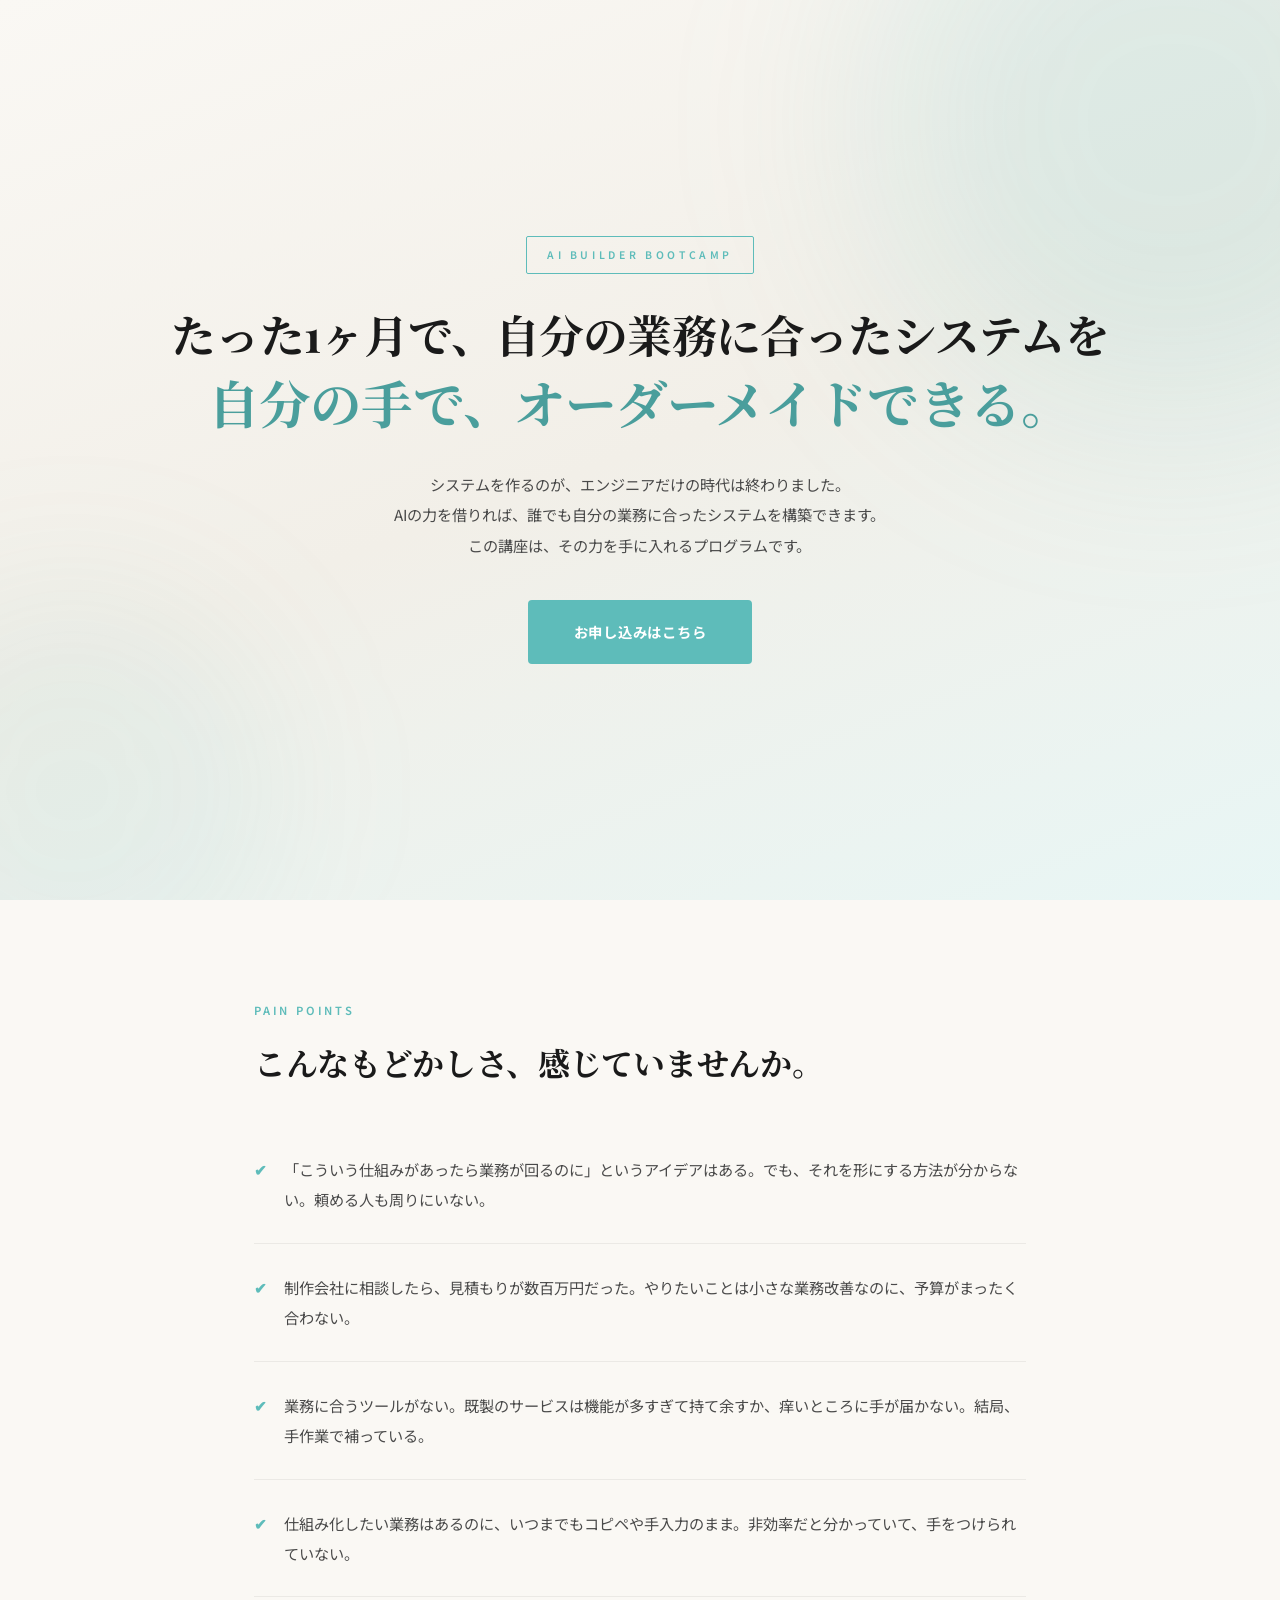
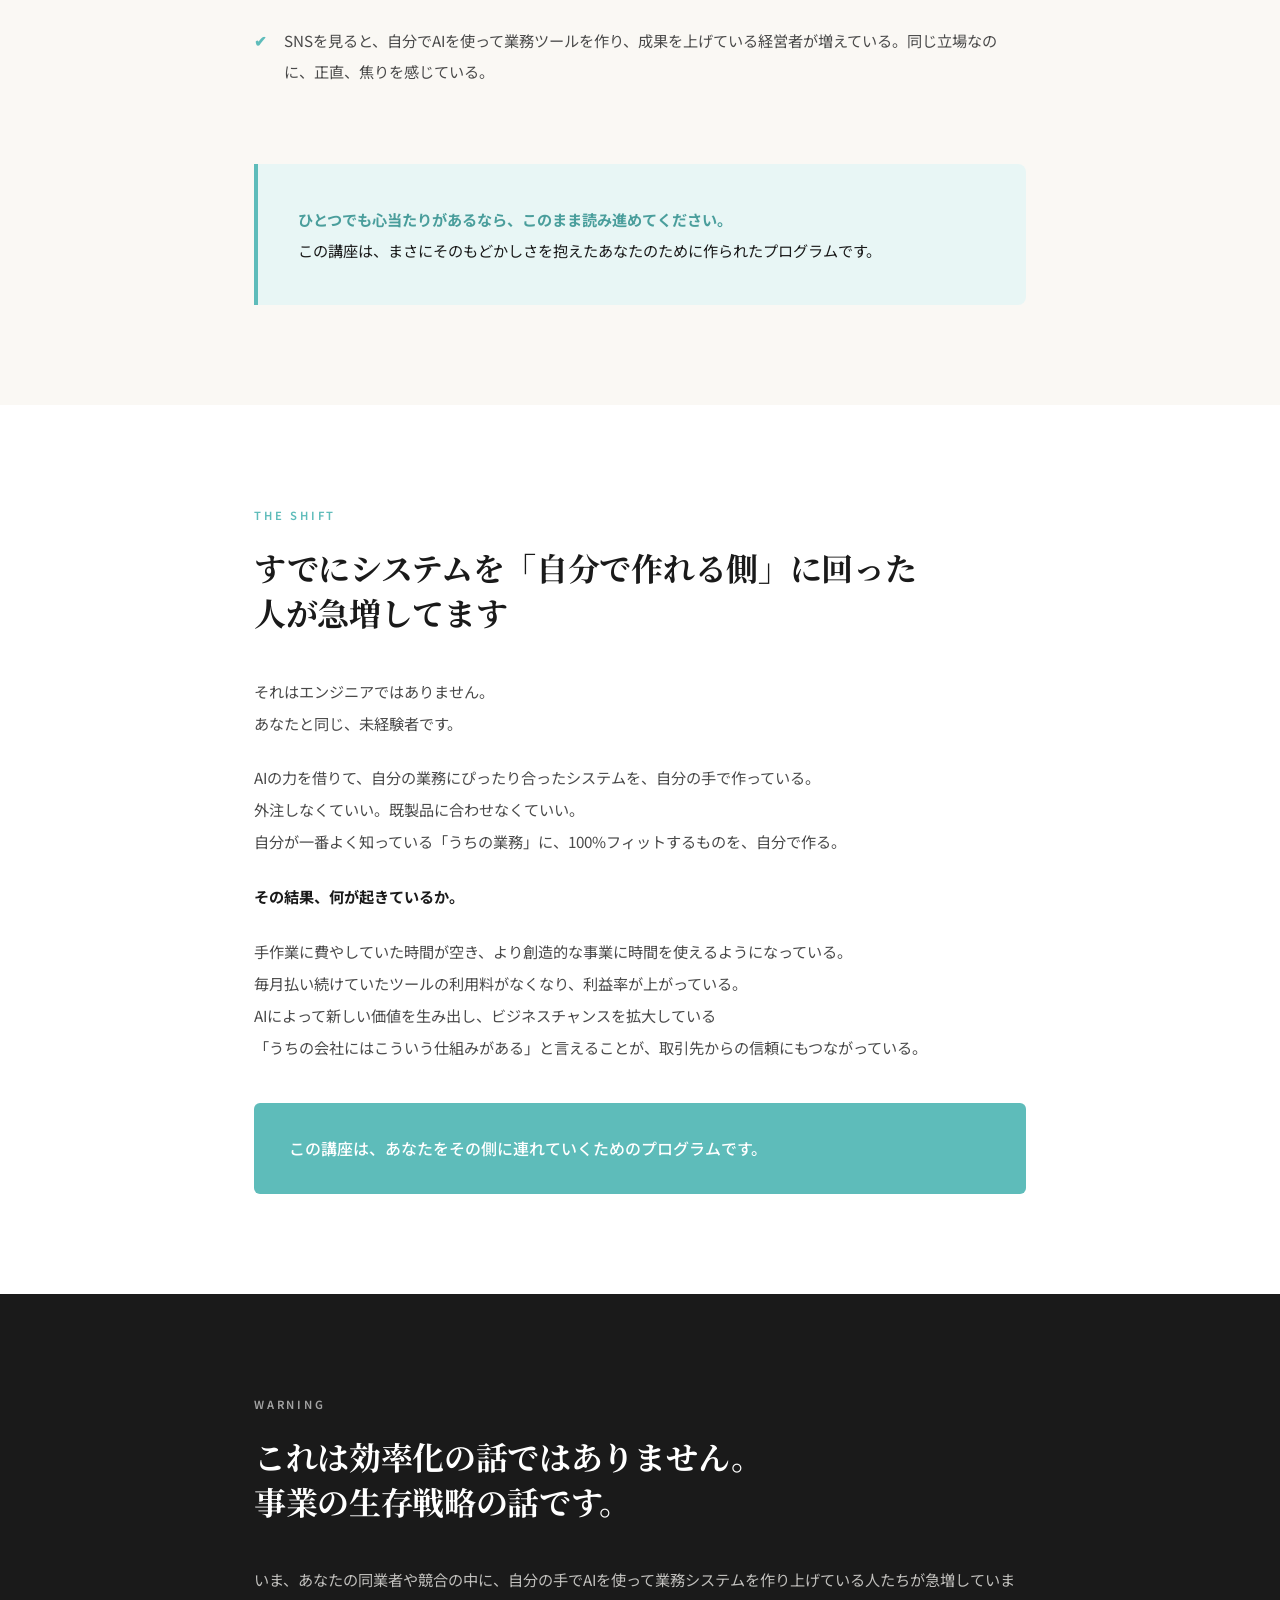
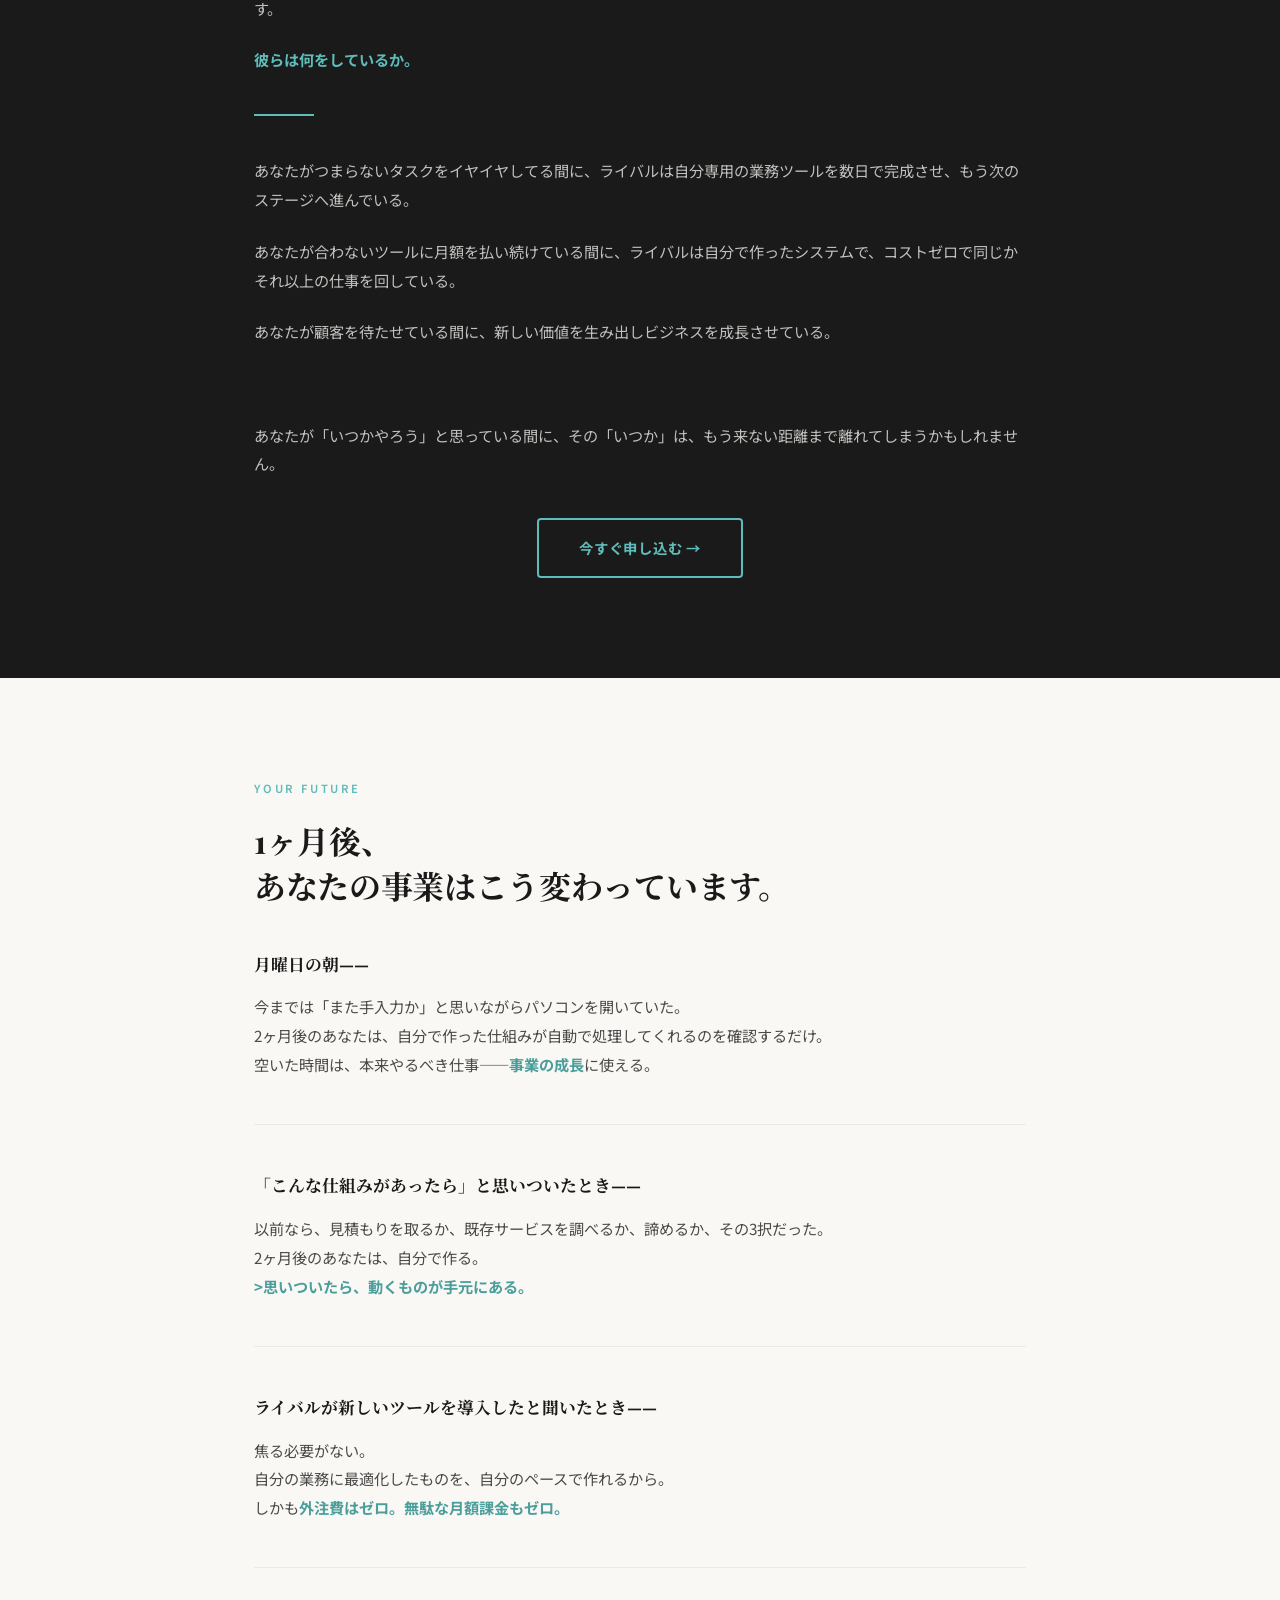
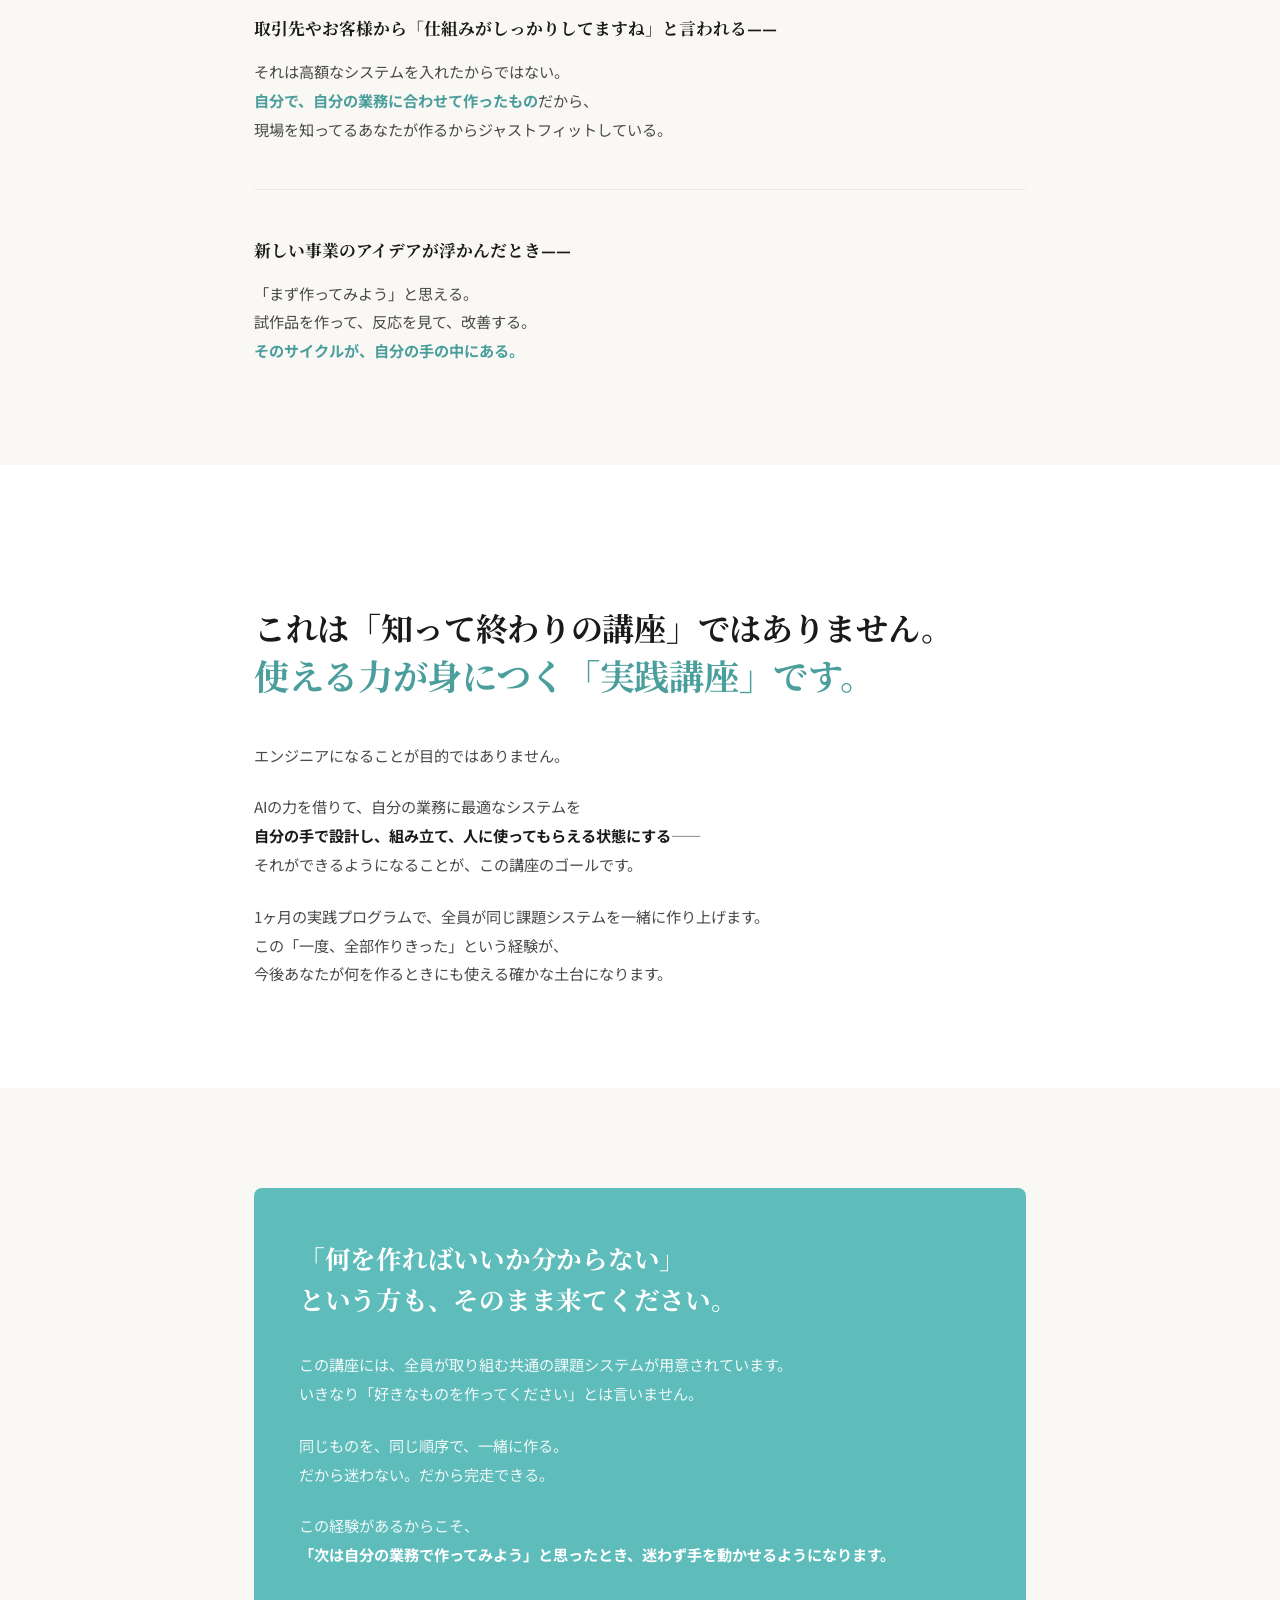
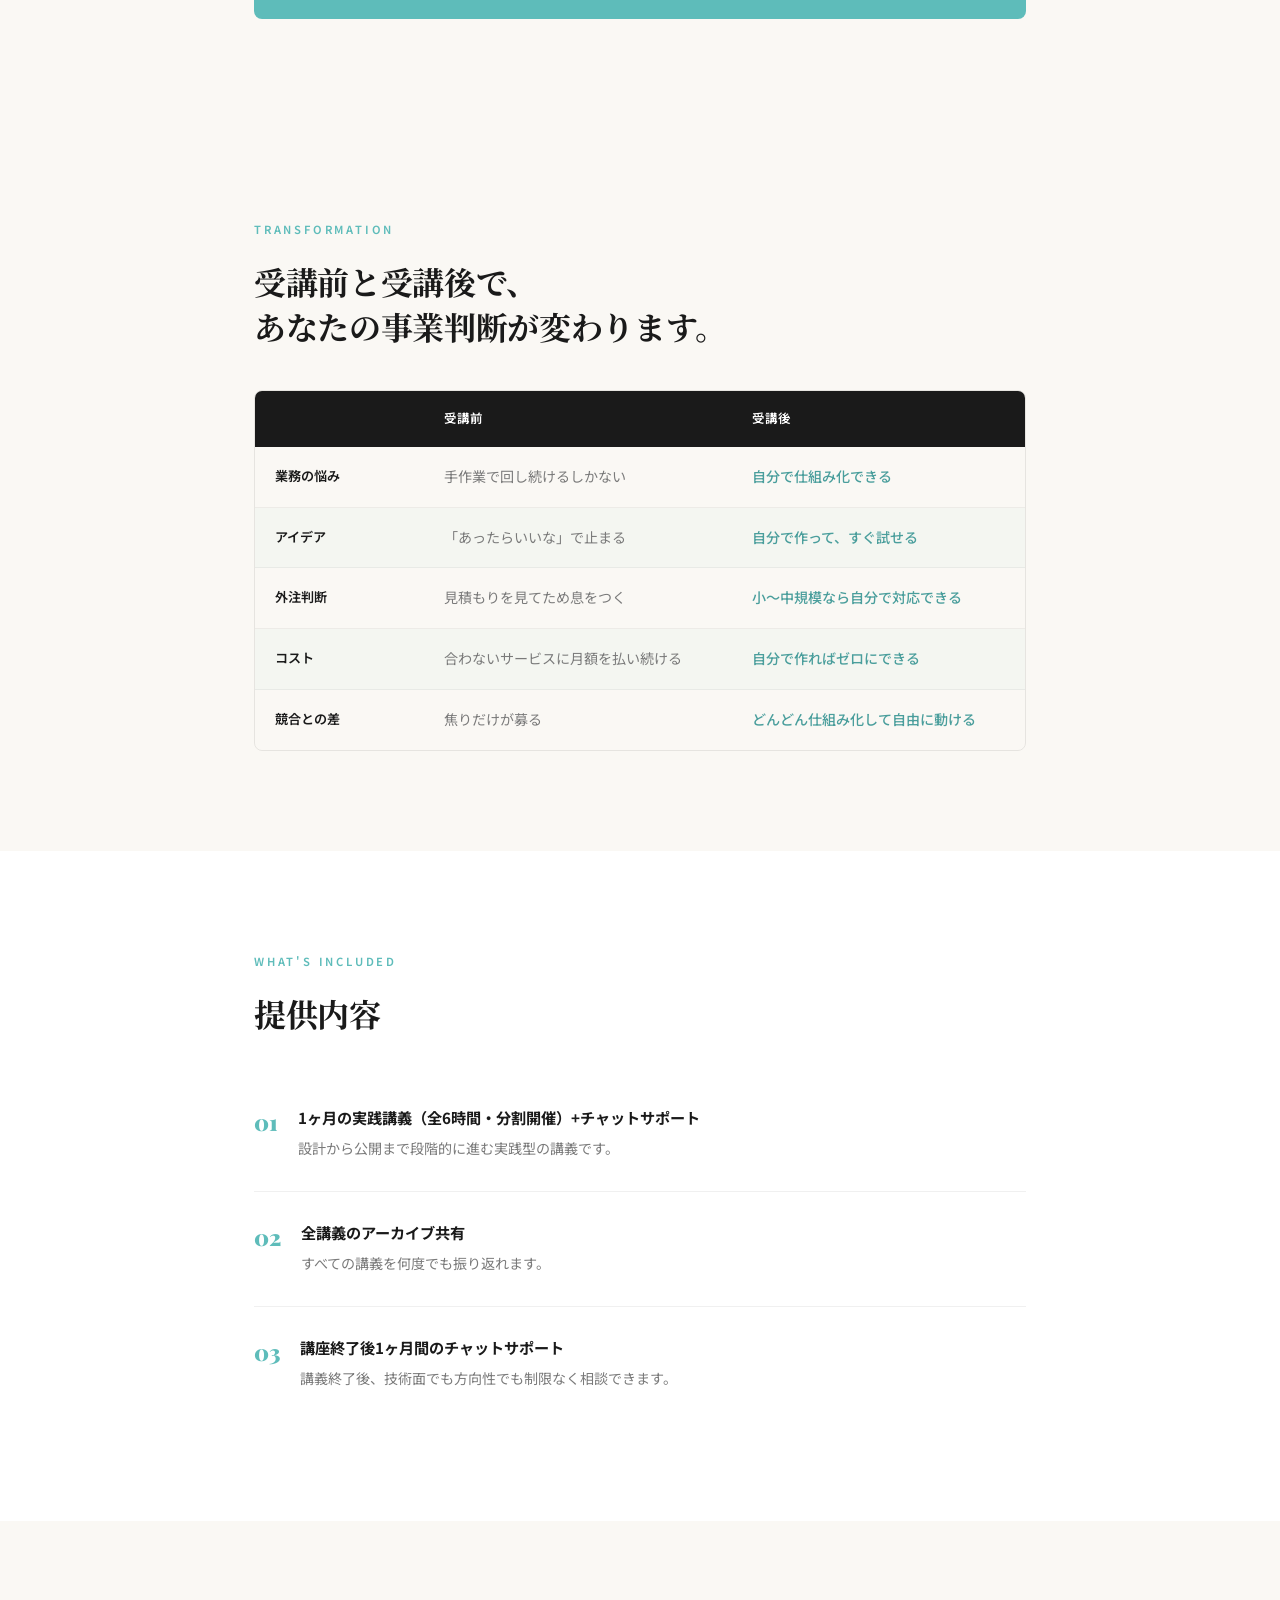
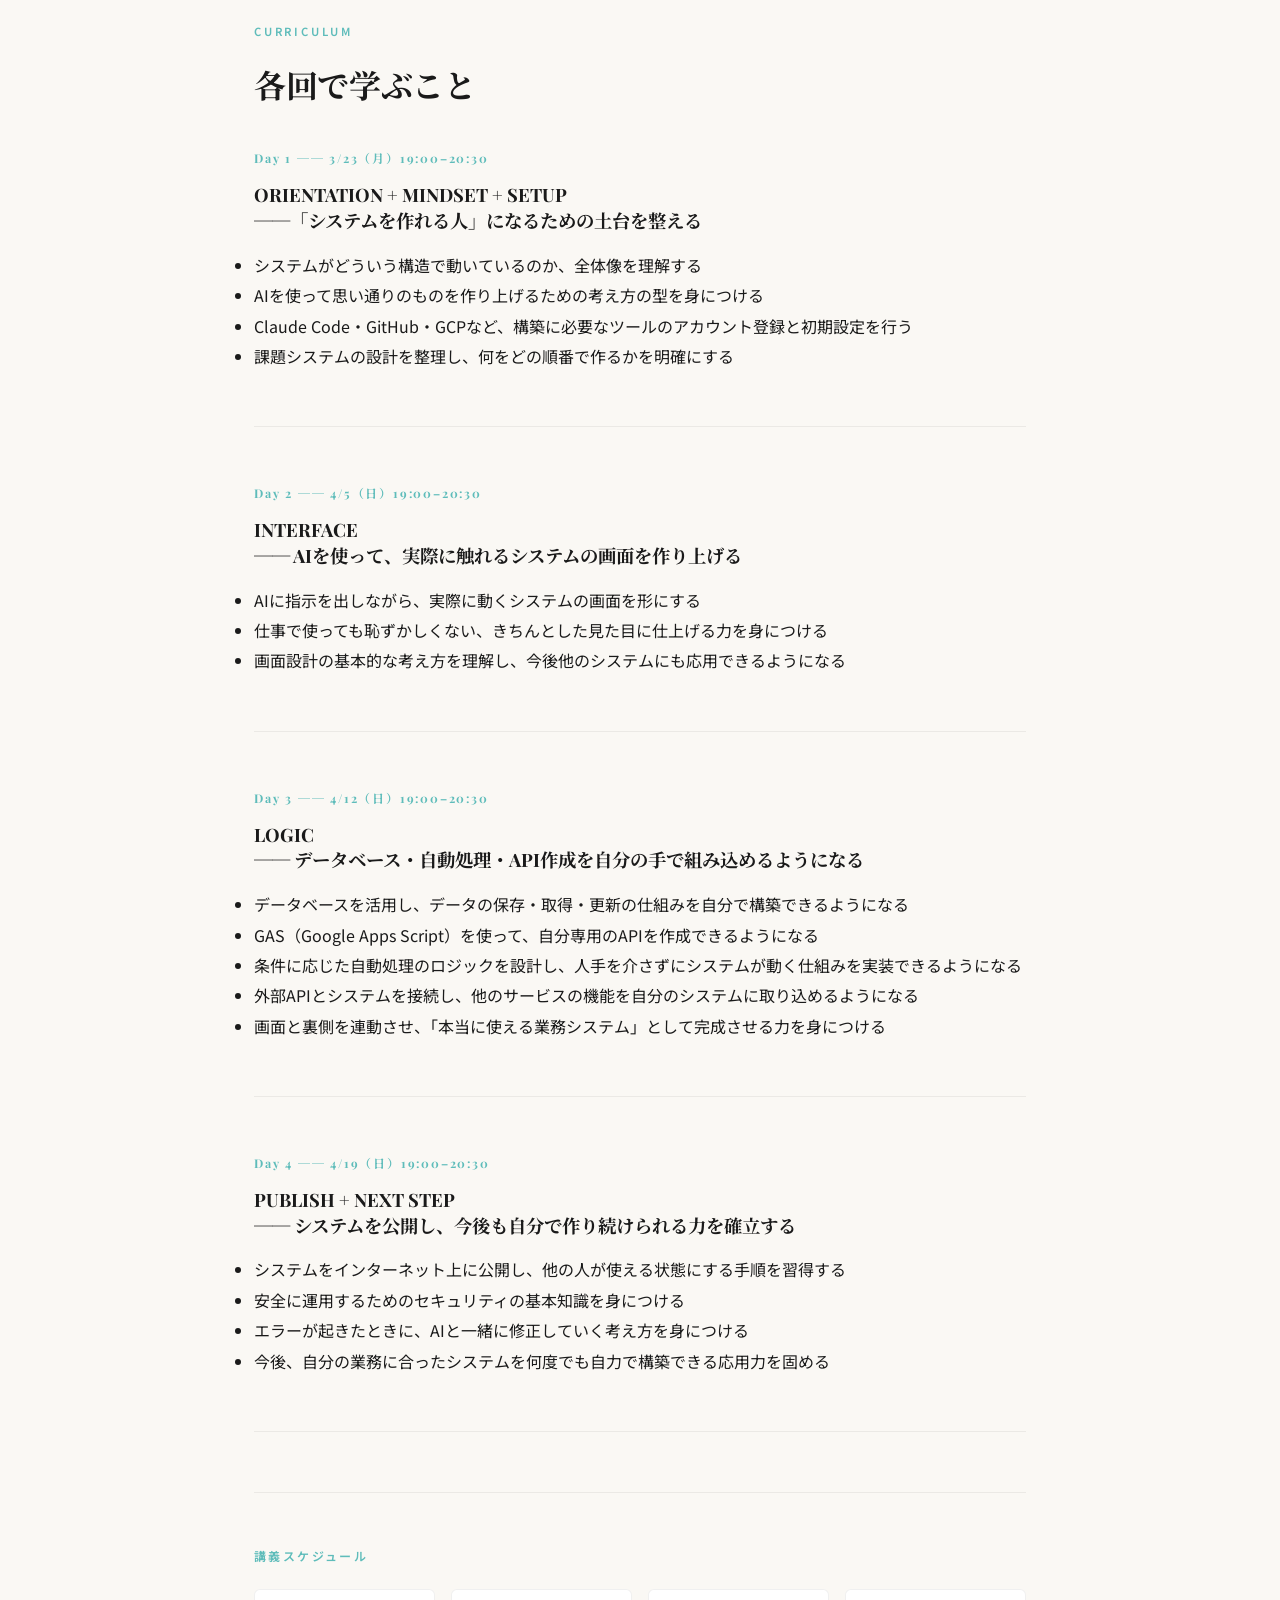
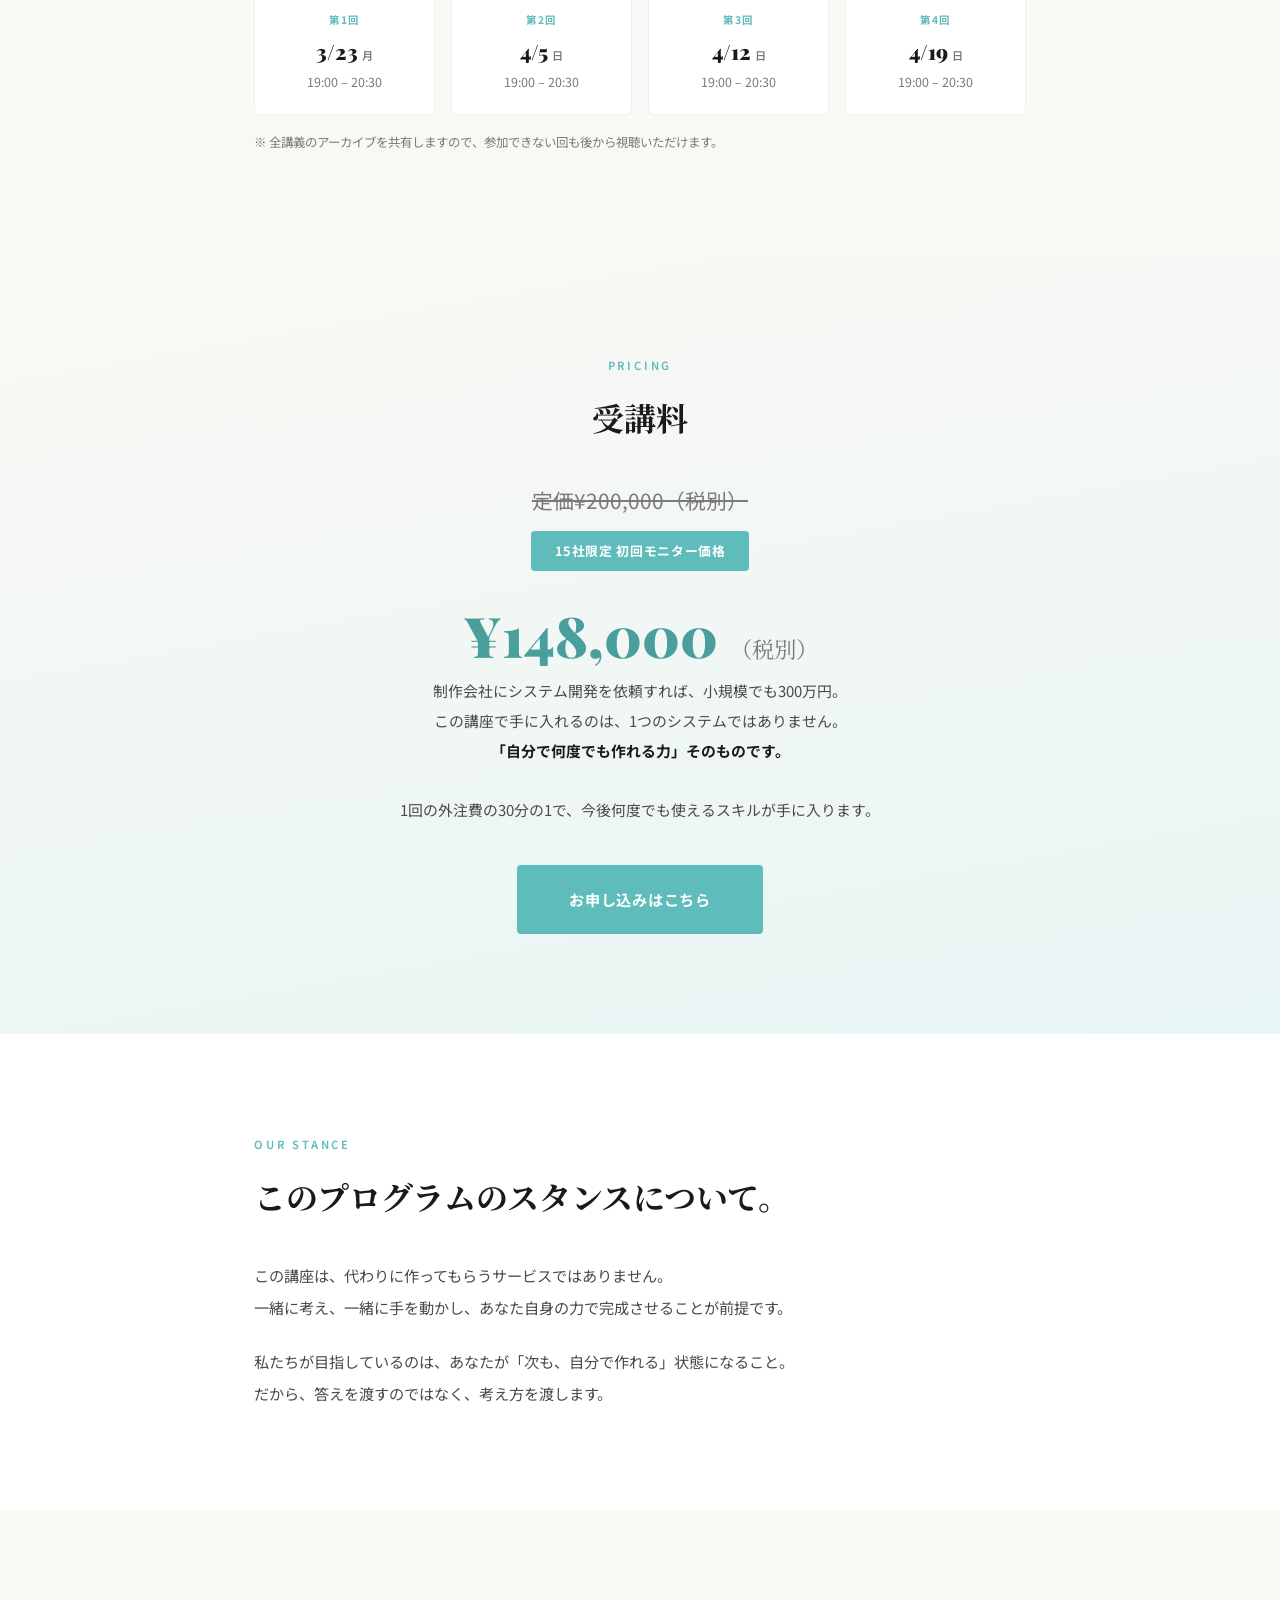
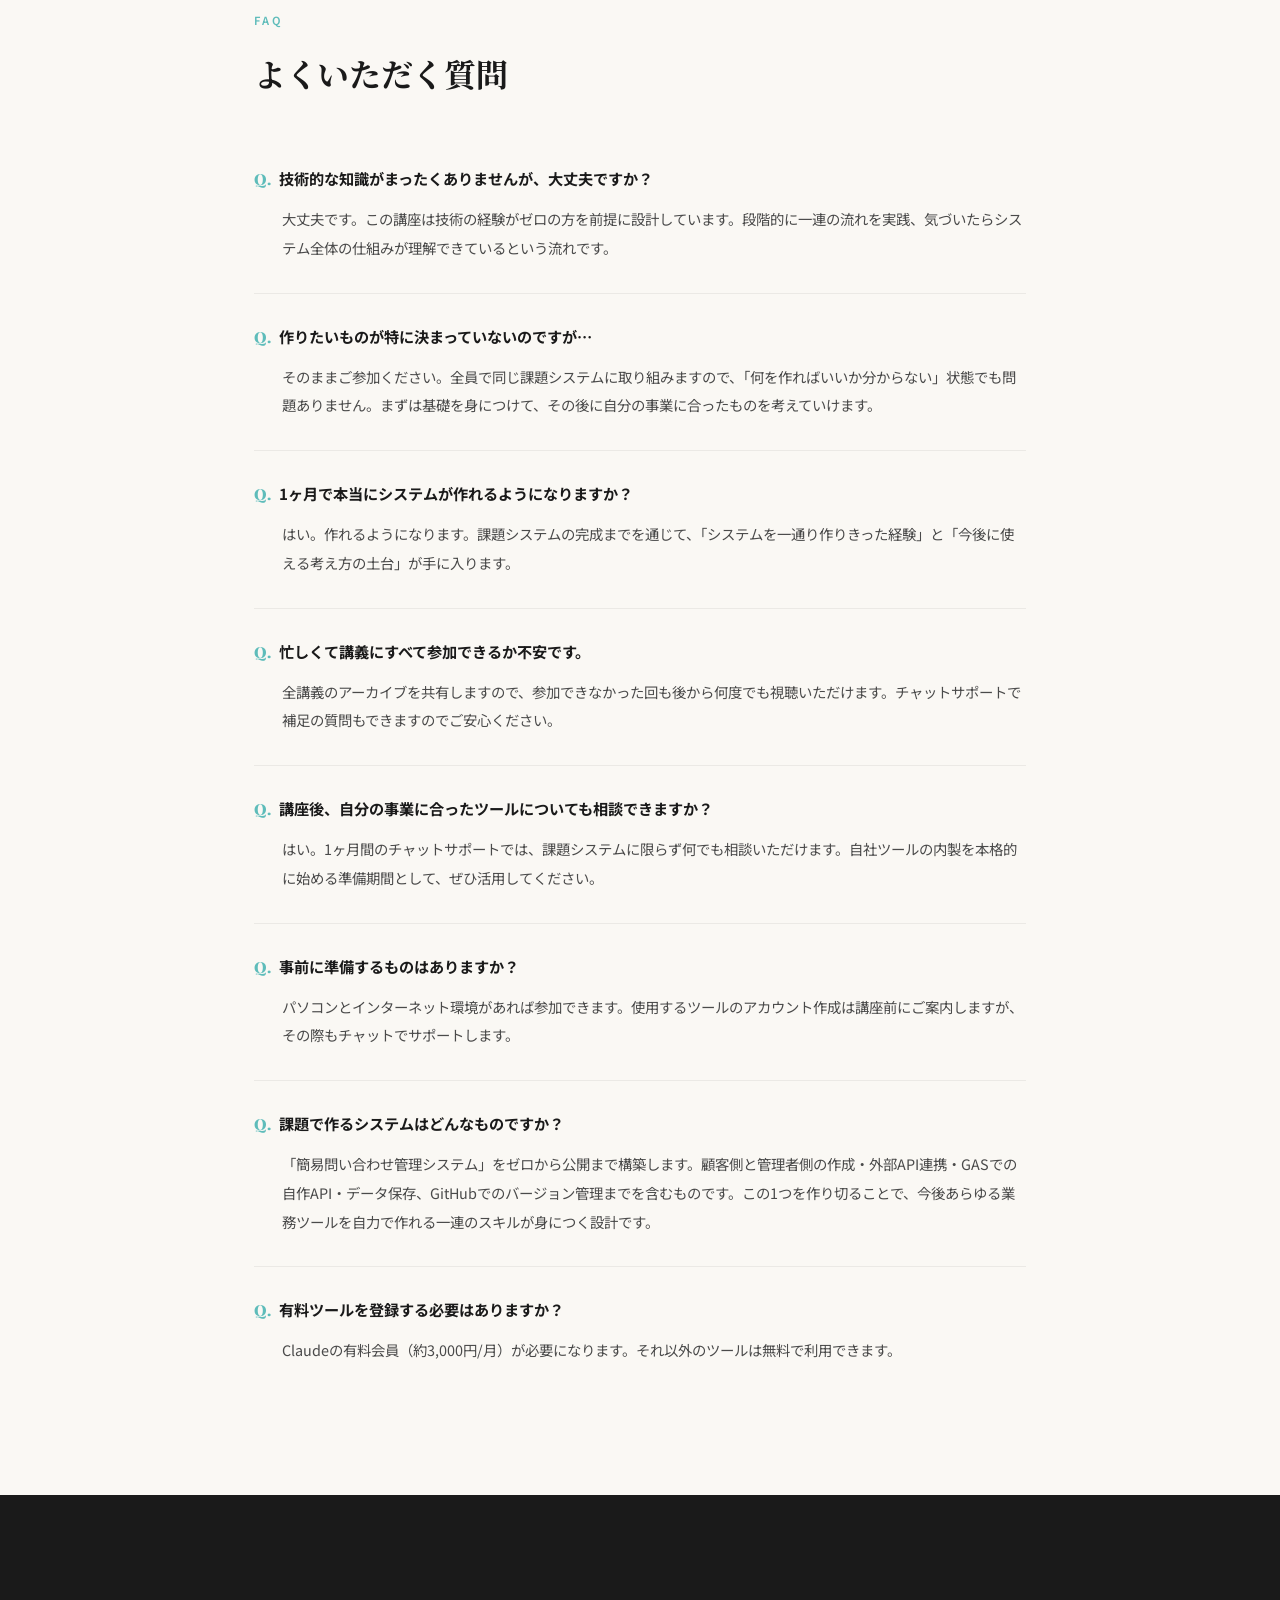
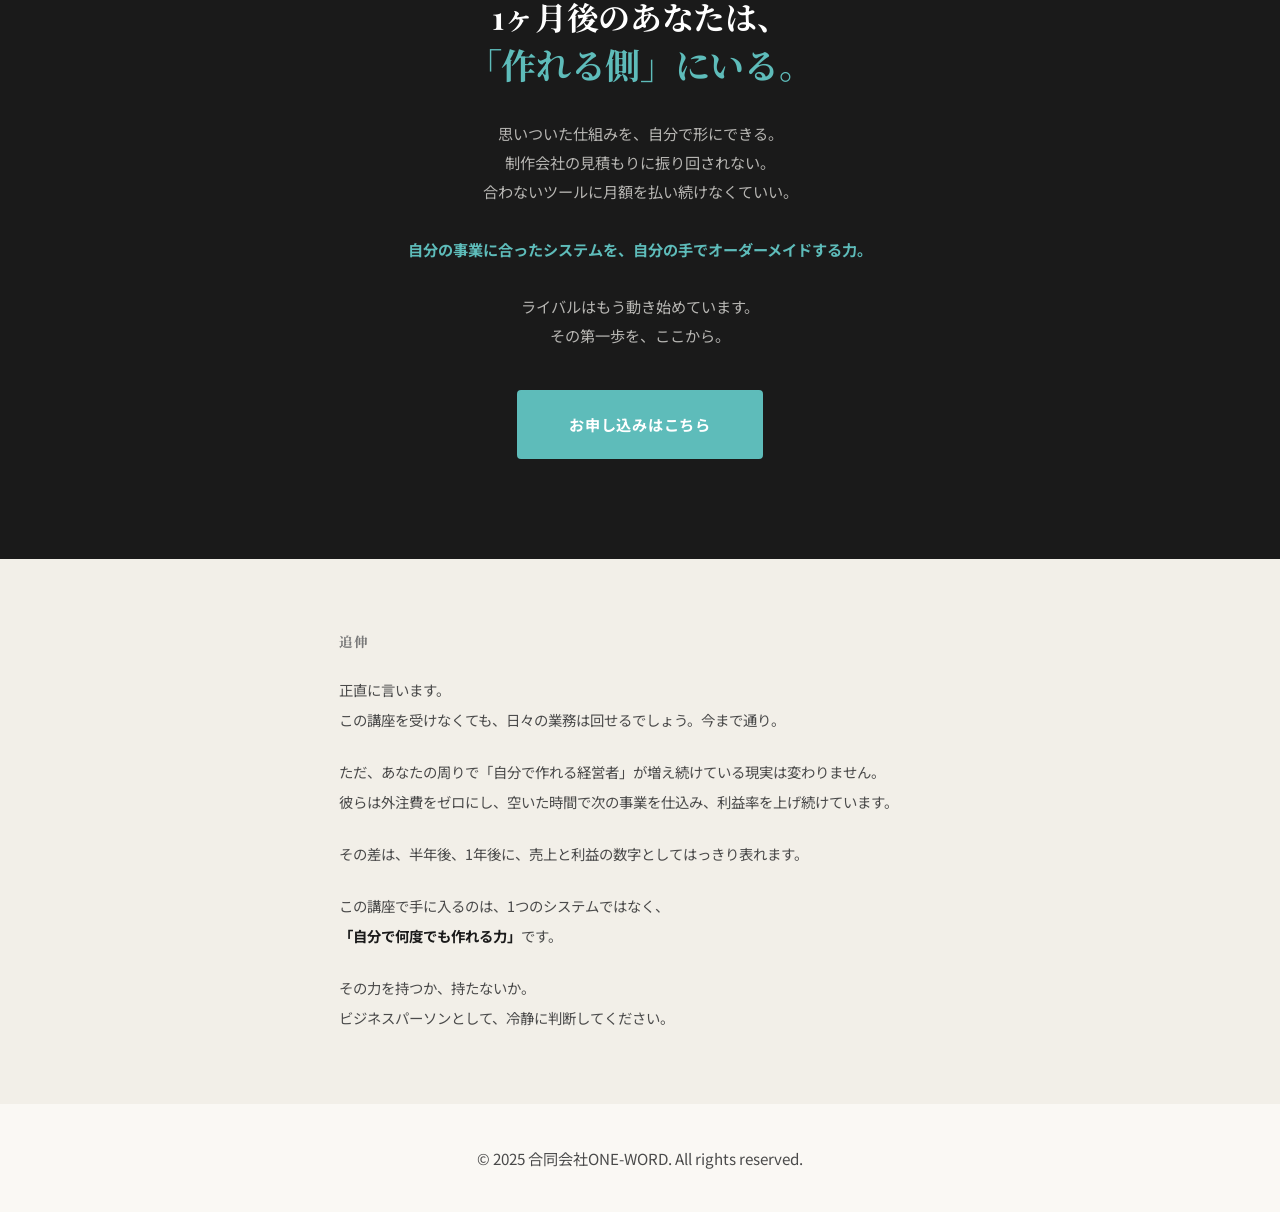
==== bootcamp-lp.html @ 964d832d "Update pricing: ¥148,000 for 15 companies limited monitor price Co-Authored-By: Claude Opus 4.6 <nor" ====
<!DOCTYPE html>
<html lang="ja">
<head>
<meta charset="UTF-8">
<meta name="viewport" content="width=device-width, initial-scale=1.0">
<title>AI内製化ブートキャンプ | 自分の業務に合ったシステムを、自分の手でオーダーメイドする</title>
<link rel="preconnect" href="https://fonts.googleapis.com">
<link rel="preconnect" href="https://fonts.gstatic.com" crossorigin>
<link href="https://fonts.googleapis.com/css2?family=Noto+Serif+JP:wght@400;600;700;900&family=Noto+Sans+JP:wght@300;400;500;600;700&family=Playfair+Display:ital,wght@0,400;0,700;0,900;1,400&display=swap" rel="stylesheet">
<link rel="stylesheet" href="bootcamp-lp.css">
</head>
<body>

<!-- HERO -->
<section class="hero">
  <div class="hero__inner">
    <span class="hero__label">AI BUILDER BOOTCAMP</span>
    <h1>たった1ヶ月で、自分の業務に合ったシステムを<br><strong>自分の手で、オーダーメイドできる。</strong></h1>
    <p class="hero__sub">システムを作るのが、エンジニアだけの時代は終わりました。<br>AIの力を借りれば、誰でも自分の業務に合ったシステムを構築できます。<br>この講座は、その力を手に入れるプログラムです。</p>
    <a href="https://docs.google.com/forms/d/e/1FAIpQLSeRiAV83-ahXmSRUGzZacNjD_d8bTJrzepeIL0aIa-EX3j33Q/viewform?usp=dialog" target="_blank" class="hero__btn" style="animation: fadeUp 1s ease 0.8s both;">お申し込みはこちら</a>
  </div>
</section>

<!-- PAIN -->
<section class="section">
  <div class="container">
    <span class="label animate">PAIN POINTS</span>
    <h2 class="animate">こんなもどかしさ、感じていませんか。</h2>
    <ul class="pain__list">
      <li class="pain__item animate animate-delay-1">「こういう仕組みがあったら業務が回るのに」というアイデアはある。でも、それを形にする方法が分からない。頼める人も周りにいない。</li>
      <li class="pain__item animate animate-delay-2">制作会社に相談したら、見積もりが数百万円だった。やりたいことは小さな業務改善なのに、予算がまったく合わない。</li>
      <li class="pain__item animate animate-delay-3">業務に合うツールがない。既製のサービスは機能が多すぎて持て余すか、痒いところに手が届かない。結局、手作業で補っている。</li>
      <li class="pain__item animate animate-delay-4">仕組み化したい業務はあるのに、いつまでもコピペや手入力のまま。非効率だと分かっていて、手をつけられていない。</li>
      <li class="pain__item animate animate-delay-4">SNSを見ると、自分でAIを使って業務ツールを作り、成果を上げている経営者が増えている。同じ立場なのに、正直、焦りを感じている。</li>
    </ul>
    <div class="pain__cta animate">
      <strong>ひとつでも心当たりがあるなら、このまま読み進めてください。</strong><br>
      この講座は、まさにそのもどかしさを抱えたあなたのために作られたプログラムです。
    </div>
  </div>
</section>

<!-- SHIFT -->
<section class="section section--alt">
  <div class="container">
    <span class="label animate">THE SHIFT</span>
    <h2 class="animate">すでにシステムを「自分で作れる側」に回った<br>人が急増してます</h2>
    <div class="shift__text animate">
      <p>それはエンジニアではありません。<br>あなたと同じ、未経験者です。</p>
      <p>AIの力を借りて、自分の業務にぴったり合ったシステムを、自分の手で作っている。<br>外注しなくていい。既製品に合わせなくていい。<br>自分が一番よく知っている「うちの業務」に、100%フィットするものを、自分で作る。</p>
      <p><strong>その結果、何が起きているか。</strong></p>
      <p>手作業に費やしていた時間が空き、より創造的な事業に時間を使えるようになっている。<br>毎月払い続けていたツールの利用料がなくなり、利益率が上がっている。<br>AIによって新しい価値を生み出し、ビジネスチャンスを拡大している<br>「うちの会社にはこういう仕組みがある」と言えることが、取引先からの信頼にもつながっている。</p>
    </div>
    <div class="shift__highlight animate">この講座は、あなたをその側に連れていくためのプログラムです。</div>
  </div>
</section>

<!-- LOSS AVERSION -->
<section class="section loss">
  <div class="container">
    <span class="label label--light animate">WARNING</span>
    <h2 class="animate">これは効率化の話ではありません。<br>事業の生存戦略の話です。</h2>
    <p class="animate">いま、あなたの同業者や競合の中に、自分の手でAIを使って業務システムを作り上げている人たちが急増しています。</p>
    <p class="animate"><strong>彼らは何をしているか。</strong></p>
    <div class="loss__divider animate"></div>
    <p class="animate">あなたがつまらないタスクをイヤイヤしてる間に、ライバルは自分専用の業務ツールを数日で完成させ、もう次のステージへ進んでいる。</p>
    <p class="animate">あなたが合わないツールに月額を払い続けている間に、ライバルは自分で作ったシステムで、コストゼロで同じかそれ以上の仕事を回している。</p>
    <p class="animate">あなたが顧客を待たせている間に、新しい価値を生み出しビジネスを成長させている。</p>
    <p class="animate"><strong>あなたがその波に乗っていなければ、1年後には、取り返しのつかない差がついているはずです。</strong></p>
    <p class="animate">あなたが「いつかやろう」と思っている間に、その「いつか」は、もう来ない距離まで離れてしまうかもしれません。</p>
    <div class="inline-cta animate">
      <a href="https://docs.google.com/forms/d/e/1FAIpQLSeRiAV83-ahXmSRUGzZacNjD_d8bTJrzepeIL0aIa-EX3j33Q/viewform?usp=dialog" target="_blank" class="inline-cta__link">今すぐ申し込む &rarr;</a>
    </div>
  </div>
</section>

<!-- FUTURE -->
<section class="section">
  <div class="container">
    <span class="label animate">YOUR FUTURE</span>
    <h2 class="animate">1ヶ月後、<br>あなたの事業はこう変わっています。</h2>
    <div class="future__scene animate">
      <div class="future__scene-label">月曜日の朝——</div>
      <p>今までは「また手入力か」と思いながらパソコンを開いていた。<br>2ヶ月後のあなたは、自分で作った仕組みが自動で処理してくれるのを確認するだけ。<br>空いた時間は、本来やるべき仕事——<strong>事業の成長</strong>に使える。</p>
    </div>
    <div class="future__scene animate">
      <div class="future__scene-label">「こんな仕組みがあったら」と思いついたとき——</div>
      <p>以前なら、見積もりを取るか、既存サービスを調べるか、諦めるか、その3択だった。<br>2ヶ月後のあなたは、自分で作る。<br><strong>>思いついたら、動くものが手元にある。</strong></p>
    </div>
    <div class="future__scene animate">
      <div class="future__scene-label">ライバルが新しいツールを導入したと聞いたとき——</div>
      <p>焦る必要がない。<br>自分の業務に最適化したものを、自分のペースで作れるから。<br>しかも<strong>外注費はゼロ。無駄な月額課金もゼロ。</strong></p>
    </div>
    <div class="future__scene animate">
      <div class="future__scene-label">取引先やお客様から「仕組みがしっかりしてますね」と言われる——</div>
      <p>それは高額なシステムを入れたからではない。<br><strong>自分で、自分の業務に合わせて作ったもの</strong>だから、<br>現場を知ってるあなたが作るからジャストフィットしている。</p>
    </div>
    <div class="future__scene animate">
      <div class="future__scene-label">新しい事業のアイデアが浮かんだとき——</div>
      <p>「まず作ってみよう」と思える。<br>試作品を作って、反応を見て、改善する。<br><strong>そのサイクルが、自分の手の中にある。</strong></p>
    </div>
  </div>
</section>

<!-- DEFINITION -->
<section class="section section--alt">
  <div class="container">
    <span class="label animate">THE PROGRAM</span>
    <h2 class="animate">これは「知って終わりの講座」ではありません。<br><span style="color: var(--brand-dark); font-size: 1.1em;">使える力が身につく「実践講座」です。</span></h2>
    <p class="animate">エンジニアになることが目的ではありません。</p>
    <p class="animate">AIの力を借りて、自分の業務に最適なシステムを<br><strong>自分の手で設計し、組み立て、人に使ってもらえる状態にする</strong>——<br>それができるようになることが、この講座のゴールです。</p>
    <p class="animate">1ヶ月の実践プログラムで、全員が同じ課題システムを一緒に作り上げます。<br>この「一度、全部作りきった」という経験が、<br>今後あなたが何を作るときにも使える確かな土台になります。</p>
  </div>
</section>

<!-- SAFETY -->
<section class="section">
  <div class="container">
    <div class="safety-box animate">
      <h2>「何を作ればいいか分からない」<br>という方も、そのまま来てください。</h2>
      <p>この講座には、全員が取り組む共通の課題システムが用意されています。<br>いきなり「好きなものを作ってください」とは言いません。</p>
      <p>同じものを、同じ順序で、一緒に作る。<br>だから迷わない。だから完走できる。</p>
      <p>この経験があるからこそ、<br><strong>「次は自分の業務で作ってみよう」と思ったとき、迷わず手を動かせるようになります。</strong></p>
    </div>
  </div>
</section>

<!-- BEFORE / AFTER -->
<section class="section">
  <div class="container">
    <span class="label animate">TRANSFORMATION</span>
    <h2 class="animate">受講前と受講後で、<br>あなたの事業判断が変わります。</h2>
    <table class="ba-table animate">
      <thead><tr><th></th><th>受講前</th><th>受講後</th></tr></thead>
      <tbody>
        <tr><td class="ba-label">業務の悩み</td><td class="ba-before">手作業で回し続けるしかない</td><td class="ba-after">自分で仕組み化できる</td></tr>
        <tr><td class="ba-label">アイデア</td><td class="ba-before">「あったらいいな」で止まる</td><td class="ba-after">自分で作って、すぐ試せる</td></tr>
        <tr><td class="ba-label">外注判断</td><td class="ba-before">見積もりを見てため息をつく</td><td class="ba-after">小〜中規模なら自分で対応できる</td></tr>
        <tr><td class="ba-label">コスト</td><td class="ba-before">合わないサービスに月額を払い続ける</td><td class="ba-after">自分で作ればゼロにできる</td></tr>
        <tr><td class="ba-label">競合との差</td><td class="ba-before">焦りだけが募る</td><td class="ba-after">どんどん仕組み化して自由に動ける</td></tr>
      </tbody>
    </table>
  </div>
</section>

<!-- INCLUDES -->
<section class="section section--alt">
  <div class="container">
    <span class="label animate">WHAT'S INCLUDED</span>
    <h2 class="animate">提供内容</h2>
    <div class="includes__item animate">
      <div class="includes__num">01</div>
      <div class="includes__content"><h3>1ヶ月の実践講義（全6時間・分割開催）+チャットサポート</h3><p>設計から公開まで段階的に進む実践型の講義です。</p></div>
    </div>
    <div class="includes__item animate">
      <div class="includes__num">02</div>
      <div class="includes__content"><h3>全講義のアーカイブ共有</h3><p>すべての講義を何度でも振り返れます。</p></div>
    </div>
    <div class="includes__item animate">
      <div class="includes__num">03</div>
      <div class="includes__content"><h3>講座終了後1ヶ月間のチャットサポート</h3><p>講義終了後、技術面でも方向性でも制限なく相談できます。</p></div>
    </div>
  </div>
</section>

<!-- CURRICULUM -->
<section class="section">
  <div class="container">
    <span class="label animate">CURRICULUM</span>
    <h2 class="animate">各回で学ぶこと</h2>

    <div class="curriculum__step animate">
      <span class="curriculum__step-num">Day 1 ── 3/23（月）19:00–20:30</span>
      <h3>ORIENTATION + MINDSET + SETUP<br>──「システムを作れる人」になるための土台を整える</h3>
      <ul class="curriculum__list">
        <li>システムがどういう構造で動いているのか、全体像を理解する</li>
        <li>AIを使って思い通りのものを作り上げるための考え方の型を身につける</li>
        <li>Claude Code・GitHub・GCPなど、構築に必要なツールのアカウント登録と初期設定を行う</li>
        <li>課題システムの設計を整理し、何をどの順番で作るかを明確にする</li>
      </ul>
    </div>

    <div class="curriculum__step animate">
      <span class="curriculum__step-num">Day 2 ── 4/5（日）19:00–20:30</span>
      <h3>INTERFACE<br>── AIを使って、実際に触れるシステムの画面を作り上げる</h3>
      <ul class="curriculum__list">
        <li>AIに指示を出しながら、実際に動くシステムの画面を形にする</li>
        <li>仕事で使っても恥ずかしくない、きちんとした見た目に仕上げる力を身につける</li>
        <li>画面設計の基本的な考え方を理解し、今後他のシステムにも応用できるようになる</li>
      </ul>
    </div>

    <div class="curriculum__step animate">
      <span class="curriculum__step-num">Day 3 ── 4/12（日）19:00–20:30</span>
      <h3>LOGIC<br>── データベース・自動処理・API作成を自分の手で組み込めるようになる</h3>
      <ul class="curriculum__list">
        <li>データベースを活用し、データの保存・取得・更新の仕組みを自分で構築できるようになる</li>
        <li>GAS（Google Apps Script）を使って、自分専用のAPIを作成できるようになる</li>
        <li>条件に応じた自動処理のロジックを設計し、人手を介さずにシステムが動く仕組みを実装できるようになる</li>
        <li>外部APIとシステムを接続し、他のサービスの機能を自分のシステムに取り込めるようになる</li>
        <li>画面と裏側を連動させ、「本当に使える業務システム」として完成させる力を身につける</li>
      </ul>
    </div>

    <div class="curriculum__step animate">
      <span class="curriculum__step-num">Day 4 ── 4/19（日）19:00–20:30</span>
      <h3>PUBLISH + NEXT STEP<br>── システムを公開し、今後も自分で作り続けられる力を確立する</h3>
      <ul class="curriculum__list">
        <li>システムをインターネット上に公開し、他の人が使える状態にする手順を習得する</li>
        <li>安全に運用するためのセキュリティの基本知識を身につける</li>
        <li>エラーが起きたときに、AIと一緒に修正していく考え方を身につける</li>
        <li>今後、自分の業務に合ったシステムを何度でも自力で構築できる応用力を固める</li>
      </ul>
    </div>

    <div class="schedule animate">
      <h3 class="schedule__title">講義スケジュール</h3>
      <div class="schedule__list">
        <div class="schedule__item">
          <span class="schedule__label">第1回</span>
          <span class="schedule__date">3/23<span class="schedule__day">月</span></span>
          <span class="schedule__time">19:00 – 20:30</span>
        </div>
        <div class="schedule__item">
          <span class="schedule__label">第2回</span>
          <span class="schedule__date">4/5<span class="schedule__day">日</span></span>
          <span class="schedule__time">19:00 – 20:30</span>
        </div>
        <div class="schedule__item">
          <span class="schedule__label">第3回</span>
          <span class="schedule__date">4/12<span class="schedule__day">日</span></span>
          <span class="schedule__time">19:00 – 20:30</span>
        </div>
        <div class="schedule__item">
          <span class="schedule__label">第4回</span>
          <span class="schedule__date">4/19<span class="schedule__day">日</span></span>
          <span class="schedule__time">19:00 – 20:30</span>
        </div>
      </div>
      <p class="schedule__note">※ 全講義のアーカイブを共有しますので、参加できない回も後から視聴いただけます。</p>
    </div>
  </div>
</section>

<!-- PRICING -->
<section class="section pricing">
  <div class="container">
    <span class="label animate">PRICING</span>
    <h2 class="animate">受講料</h2>
    <div class="pricing__original animate">定価¥200,000（税別）</div>
    <div class="pricing__badge animate">15社限定 初回モニター価格</div>
    <div class="pricing__price animate">¥148,000 <span>（税別）</span></div>
    <p class="pricing__note animate">制作会社にシステム開発を依頼すれば、小規模でも300万円。<br>この講座で手に入れるのは、1つのシステムではありません。<br><strong>「自分で何度でも作れる力」そのものです。</strong><br><br>1回の外注費の30分の1で、今後何度でも使えるスキルが手に入ります。</p>
    <a href="https://docs.google.com/forms/d/e/1FAIpQLSeRiAV83-ahXmSRUGzZacNjD_d8bTJrzepeIL0aIa-EX3j33Q/viewform?usp=dialog" target="_blank" class="cta__btn cta__btn--pricing animate">お申し込みはこちら</a>
  </div>
</section>

<!-- STANCE -->
<section class="section section--alt stance">
  <div class="container">
    <span class="label animate">OUR STANCE</span>
    <h2 class="animate">このプログラムのスタンスについて。</h2>
    <p class="animate">この講座は、代わりに作ってもらうサービスではありません。<br>一緒に考え、一緒に手を動かし、あなた自身の力で完成させることが前提です。</p>
    <p class="animate">私たちが目指しているのは、あなたが「次も、自分で作れる」状態になること。<br>だから、答えを渡すのではなく、考え方を渡します。</p>
  </div>
</section>

<!-- FAQ -->
<section class="section">
  <div class="container">
    <span class="label animate">FAQ</span>
    <h2 class="animate">よくいただく質問</h2>
    <div class="faq__item animate"><div class="faq__q">技術的な知識がまったくありませんが、大丈夫ですか？</div><div class="faq__a">大丈夫です。この講座は技術の経験がゼロの方を前提に設計しています。段階的に一連の流れを実践、気づいたらシステム全体の仕組みが理解できているという流れです。</div></div>
    <div class="faq__item animate"><div class="faq__q">作りたいものが特に決まっていないのですが…</div><div class="faq__a">そのままご参加ください。全員で同じ課題システムに取り組みますので、「何を作ればいいか分からない」状態でも問題ありません。まずは基礎を身につけて、その後に自分の事業に合ったものを考えていけます。</div></div>
    <div class="faq__item animate"><div class="faq__q">1ヶ月で本当にシステムが作れるようになりますか？</div><div class="faq__a">はい。作れるようになります。課題システムの完成までを通じて、「システムを一通り作りきった経験」と「今後に使える考え方の土台」が手に入ります。</div></div>
    <div class="faq__item animate"><div class="faq__q">忙しくて講義にすべて参加できるか不安です。</div><div class="faq__a">全講義のアーカイブを共有しますので、参加できなかった回も後から何度でも視聴いただけます。チャットサポートで補足の質問もできますのでご安心ください。</div></div>
    <div class="faq__item animate"><div class="faq__q">講座後、自分の事業に合ったツールについても相談できますか？</div><div class="faq__a">はい。1ヶ月間のチャットサポートでは、課題システムに限らず何でも相談いただけます。自社ツールの内製を本格的に始める準備期間として、ぜひ活用してください。</div></div>
    <div class="faq__item animate"><div class="faq__q">事前に準備するものはありますか？</div><div class="faq__a">パソコンとインターネット環境があれば参加できます。使用するツールのアカウント作成は講座前にご案内しますが、その際もチャットでサポートします。</div></div>
    <div class="faq__item animate"><div class="faq__q">課題で作るシステムはどんなものですか？</div><div class="faq__a">「簡易問い合わせ管理システム」をゼロから公開まで構築します。顧客側と管理者側の作成・外部API連携・GASでの自作API・データ保存、GitHubでのバージョン管理までを含むものです。この1つを作り切ることで、今後あらゆる業務ツールを自力で作れる一連のスキルが身につく設計です。</div></div>
    <div class="faq__item animate"><div class="faq__q">有料ツールを登録する必要はありますか？</div><div class="faq__a">Claudeの有料会員（約3,000円/月）が必要になります。それ以外のツールは無料で利用できます。</div></div>
  </div>
</section>

<!-- CTA -->
<section class="cta">
  <div class="container">
    <h2 class="animate">1ヶ月後のあなたは、<br><strong>「作れる側」にいる。</strong></h2>
    <p class="animate">思いついた仕組みを、自分で形にできる。<br>制作会社の見積もりに振り回されない。<br>合わないツールに月額を払い続けなくていい。<br><br><strong style="color: var(--brand);">自分の事業に合ったシステムを、自分の手でオーダーメイドする力。</strong><br><br>ライバルはもう動き始めています。<br>その第一歩を、ここから。</p>
    <a href="https://docs.google.com/forms/d/e/1FAIpQLSeRiAV83-ahXmSRUGzZacNjD_d8bTJrzepeIL0aIa-EX3j33Q/viewform?usp=dialog" target="_blank" class="cta__btn animate">お申し込みはこちら</a>
  </div>
</section>

<!-- POSTSCRIPT -->
<section class="postscript">
  <div class="postscript__inner">
    <div class="postscript__title animate">追伸</div>
    <p class="animate">正直に言います。<br>この講座を受けなくても、日々の業務は回せるでしょう。今まで通り。</p>
    <p class="animate">ただ、あなたの周りで「自分で作れる経営者」が増え続けている現実は変わりません。<br>彼らは外注費をゼロにし、空いた時間で次の事業を仕込み、利益率を上げ続けています。</p>
    <p class="animate">その差は、半年後、1年後に、売上と利益の数字としてはっきり表れます。</p>
    <p class="animate">この講座で手に入るのは、1つのシステムではなく、<br><strong>「自分で何度でも作れる力」</strong>です。</p>
    <p class="animate">その力を持つか、持たないか。<br>ビジネスパーソンとして、冷静に判断してください。</p>
  </div>
</section>

<footer class="footer"><p>&copy; 2025 合同会社ONE-WORD. All rights reserved.</p></footer>

<script>
document.addEventListener('DOMContentLoaded', () => {
  const observer = new IntersectionObserver((entries) => {
    entries.forEach(entry => { if (entry.isIntersecting) entry.target.classList.add('visible'); });
  }, { threshold: 0.1, rootMargin: '0px 0px -40px 0px' });
  document.querySelectorAll('.animate').forEach(el => observer.observe(el));
});
</script>
</body>
</html>
---- bootcamp-lp.css ----
:root {
  --brand: #5ebcba;
  --brand-dark: #4a9e9c;
  --brand-light: #e8f6f5;
  --brand-glow: rgba(94, 188, 186, 0.15);
  --cream: #faf8f4;
  --cream-dark: #f2efe8;
  --ink: #1a1a1a;
  --ink-light: #4a4a4a;
  --ink-muted: #7a7a7a;
  --white: #ffffff;
  --serif: 'Playfair Display', 'Noto Serif JP', serif;
  --sans: 'Noto Sans JP', sans-serif;
}
*, *::before, *::after { margin: 0; padding: 0; box-sizing: border-box; }
html { scroll-behavior: smooth; font-size: 16px; }
body {
  font-family: var(--sans);
  background: var(--cream);
  color: var(--ink);
  line-height: 1.9;
  font-weight: 400;
  -webkit-font-smoothing: antialiased;
  overflow-x: hidden;
}
.container { max-width: 820px; margin: 0 auto; padding: 0 24px; }
.section { padding: 100px 0; }
.section--alt { background: var(--white); }
.section--dark { background: var(--ink); color: var(--cream); }
.label {
  font-family: var(--sans);
  font-size: 0.7rem;
  font-weight: 600;
  letter-spacing: 0.25em;
  text-transform: uppercase;
  color: var(--brand);
  margin-bottom: 20px;
  display: block;
}
.label--light { color: rgba(255,255,255,0.6); }
h1, h2, h3 { font-family: var(--serif); font-weight: 700; line-height: 1.4; }
h1 { font-size: clamp(1.8rem, 5vw, 2.8rem); letter-spacing: -0.02em; }
h2 { font-size: clamp(1.4rem, 3.5vw, 2rem); margin-bottom: 40px; letter-spacing: -0.01em; }
h3 { font-size: clamp(1.1rem, 2.5vw, 1.4rem); margin-bottom: 20px; }
p { margin-bottom: 1.5em; color: var(--ink-light); font-size: 0.95rem; }
p:last-child { margin-bottom: 0; }
strong, b { font-weight: 700; color: var(--ink); }

@keyframes fadeUp {
  from { opacity: 0; transform: translateY(30px); }
  to { opacity: 1; transform: translateY(0); }
}
@keyframes fadeIn {
  from { opacity: 0; }
  to { opacity: 1; }
}
.animate { opacity: 0; }
.animate.visible { animation: fadeUp 0.8s ease forwards; }
.animate-delay-1 { animation-delay: 0.15s; }
.animate-delay-2 { animation-delay: 0.3s; }
.animate-delay-3 { animation-delay: 0.45s; }
.animate-delay-4 { animation-delay: 0.6s; }

/* HERO */
.hero {
  min-height: 100vh;
  display: flex;
  align-items: center;
  justify-content: center;
  position: relative;
  overflow: hidden;
  background: linear-gradient(160deg, var(--cream) 0%, var(--cream-dark) 50%, var(--brand-light) 100%);
}
.hero::before {
  content: '';
  position: absolute;
  top: -20%;
  right: -15%;
  width: 600px;
  height: 600px;
  border-radius: 50%;
  background: var(--brand-glow);
  filter: blur(100px);
  pointer-events: none;
}
.hero::after {
  content: '';
  position: absolute;
  bottom: -10%;
  left: -10%;
  width: 400px;
  height: 400px;
  border-radius: 50%;
  background: rgba(94, 188, 186, 0.08);
  filter: blur(80px);
  pointer-events: none;
}
.hero__inner {
  text-align: center;
  position: relative;
  z-index: 1;
  padding: 60px 24px;
}
.hero__label {
  font-family: var(--sans);
  font-size: 0.65rem;
  font-weight: 600;
  letter-spacing: 0.35em;
  color: var(--brand);
  margin-bottom: 30px;
  display: inline-block;
  padding: 8px 20px;
  border: 1px solid var(--brand);
  border-radius: 2px;
  animation: fadeIn 1s ease 0.2s both;
}
.hero h1 {
  animation: fadeUp 1s ease 0.4s both;
  margin-bottom: 10px;
  color: var(--ink);
}
.hero h1 strong {
  color: var(--brand-dark);
  display: block;
  font-size: 1.15em;
}
.hero__sub {
  max-width: 600px;
  margin: 30px auto 0;
  font-size: 0.95rem;
  line-height: 2;
  color: var(--ink-light);
  animation: fadeUp 1s ease 0.6s both;
}
.hero__metrics {
  display: flex;
  justify-content: center;
  gap: 50px;
  margin-top: 50px;
  animation: fadeUp 1s ease 0.8s both;
}
.hero__metric { text-align: center; }
.hero__metric-value {
  font-family: var(--serif);
  font-size: 1.6rem;
  font-weight: 900;
  color: var(--brand-dark);
  display: block;
  line-height: 1.2;
}
.hero__metric-label {
  font-size: 0.7rem;
  color: var(--ink-muted);
  letter-spacing: 0.05em;
  margin-top: 6px;
  display: block;
}

.hero__btn {
  display: inline-block;
  margin-top: 40px;
  padding: 16px 44px;
  background: var(--brand);
  color: var(--white);
  font-family: var(--sans);
  font-size: 0.9rem;
  font-weight: 700;
  letter-spacing: 0.05em;
  border-radius: 4px;
  text-decoration: none;
  border: 2px solid var(--brand);
  transition: all 0.3s ease;
}
.hero__btn:hover { background: var(--brand-dark); border-color: var(--brand-dark); }

/* PAIN */
.pain__list { list-style: none; }
.pain__item {
  padding: 28px 0;
  border-bottom: 1px solid rgba(0,0,0,0.06);
  font-size: 0.95rem;
  line-height: 2;
  color: var(--ink-light);
  position: relative;
  padding-left: 30px;
}
.pain__item:last-child { border-bottom: none; }
.pain__item::before {
  content: '\2714';
  position: absolute;
  left: 0;
  top: 28px;
  color: var(--brand);
  font-weight: 700;
}
.pain__cta {
  margin-top: 50px;
  padding: 40px;
  background: var(--brand-light);
  border-left: 4px solid var(--brand);
  border-radius: 0 8px 8px 0;
  font-size: 0.95rem;
  line-height: 2;
}
.pain__cta strong { color: var(--brand-dark); }

/* SHIFT */
.shift__text { font-size: 1rem; line-height: 2.1; }
.shift__text strong { color: var(--ink); }
.shift__highlight {
  margin-top: 40px;
  padding: 30px 35px;
  background: var(--brand);
  color: var(--white);
  border-radius: 6px;
  font-size: 1rem;
  font-weight: 500;
  line-height: 1.9;
}

/* LOSS */
.loss { background: var(--ink); color: var(--cream); }
.loss h2 { color: var(--white); }
.loss p { color: rgba(250, 248, 244, 0.75); }
.loss strong { color: var(--brand); }
.loss__divider {
  width: 60px;
  height: 2px;
  background: var(--brand);
  margin: 40px 0;
}

/* INLINE CTA (dark bg) */
.inline-cta {
  margin-top: 40px;
  text-align: center;
}
.inline-cta__link {
  color: var(--brand);
  font-family: var(--sans);
  font-size: 0.9rem;
  font-weight: 700;
  letter-spacing: 0.05em;
  text-decoration: none;
  padding: 14px 40px;
  border: 2px solid var(--brand);
  border-radius: 4px;
  display: inline-block;
  transition: all 0.3s ease;
}
.inline-cta__link:hover { background: var(--brand); color: var(--white); }

/* FUTURE */
.future__scene {
  margin-bottom: 45px;
  padding-bottom: 45px;
  border-bottom: 1px solid rgba(0,0,0,0.06);
}
.future__scene:last-child { border-bottom: none; margin-bottom: 0; padding-bottom: 0; }
.future__scene-label {
  font-family: var(--serif);
  font-weight: 700;
  font-size: 1.05rem;
  color: var(--ink);
  margin-bottom: 12px;
}
.future__scene p { color: var(--ink-light); }
.future__scene strong { color: var(--brand-dark); }
.future__bottom {
  margin-top: 50px;
  text-align: center;
  padding: 35px;
  background: var(--brand-light);
  border-radius: 8px;
}
.future__bottom p { color: var(--ink); font-weight: 600; font-size: 1rem; margin: 0; }

/* DEFINITION */
.definition h2 span { display: block; color: var(--brand-dark); font-size: 1.1em; }

/* SAFETY */
.safety-box {
  background: var(--brand);
  color: var(--white);
  padding: 50px 45px;
  border-radius: 8px;
}
.safety-box h2 { color: var(--white); font-size: clamp(1.2rem, 3vw, 1.6rem); margin-bottom: 30px; line-height: 1.6; }
.safety-box p { color: rgba(255,255,255,0.9); }
.safety-box strong { color: var(--white); }

/* CURRICULUM */
.curriculum__step {
  margin-bottom: 55px;
  padding-bottom: 55px;
  border-bottom: 1px solid rgba(0,0,0,0.06);
}
.curriculum__step:last-child { border-bottom: none; margin-bottom: 0; padding-bottom: 0; }
.curriculum__step-num {
  font-family: var(--serif);
  font-size: 0.75rem;
  font-weight: 700;
  letter-spacing: 0.15em;
  color: var(--brand);
  margin-bottom: 12px;
  display: block;
}
.curriculum__step h3 { font-size: 1.15rem; margin-bottom: 16px; color: var(--ink); }
.curriculum__step p { color: var(--ink-light); font-size: 0.93rem; }

/* SCHEDULE */
.schedule {
  margin-top: 60px;
  padding-top: 55px;
  border-top: 1px solid rgba(0,0,0,0.06);
}
.schedule__title {
  font-family: var(--sans);
  font-size: 0.75rem;
  font-weight: 600;
  letter-spacing: 0.2em;
  text-transform: uppercase;
  color: var(--brand);
  margin-bottom: 24px;
}
.schedule__list {
  display: flex;
  gap: 16px;
}
.schedule__item {
  flex: 1;
  background: var(--white);
  border: 1px solid rgba(0,0,0,0.06);
  border-radius: 6px;
  padding: 20px;
  text-align: center;
}
.schedule__date {
  font-family: var(--serif);
  font-size: 1.3rem;
  font-weight: 900;
  color: var(--ink);
  display: block;
  line-height: 1.3;
}
.schedule__day {
  font-family: var(--sans);
  font-size: 0.7rem;
  font-weight: 600;
  color: var(--ink-muted);
  margin-left: 4px;
}
.schedule__label {
  font-family: var(--sans);
  font-size: 0.65rem;
  font-weight: 700;
  letter-spacing: 0.15em;
  color: var(--brand);
  display: block;
  margin-bottom: 8px;
}
.schedule__time {
  font-family: var(--sans);
  font-size: 0.78rem;
  color: var(--ink-muted);
  margin-top: 6px;
  display: block;
}
.schedule__desc {
  font-family: var(--sans);
  font-size: 0.72rem;
  font-weight: 600;
  color: var(--ink-light);
  letter-spacing: 0.08em;
  margin-top: 10px;
  padding-top: 10px;
  border-top: 1px solid rgba(0,0,0,0.06);
  display: block;
}
.schedule__note {
  margin-top: 16px;
  font-size: 0.78rem;
  color: var(--ink-muted);
}

/* BA TABLE */
.ba-table {
  width: 100%;
  border-collapse: separate;
  border-spacing: 0;
  margin-top: 30px;
  font-size: 0.88rem;
  overflow: hidden;
  border-radius: 8px;
  border: 1px solid rgba(0,0,0,0.08);
}
.ba-table thead th {
  background: var(--ink);
  color: var(--white);
  padding: 16px 20px;
  font-weight: 600;
  font-size: 0.78rem;
  letter-spacing: 0.08em;
  text-align: left;
}
.ba-table thead th:first-child { width: 22%; }
.ba-table tbody td {
  padding: 18px 20px;
  border-bottom: 1px solid rgba(0,0,0,0.05);
  vertical-align: top;
  line-height: 1.7;
}
.ba-table tbody tr:last-child td { border-bottom: none; }
.ba-table tbody tr:nth-child(even) { background: rgba(94, 188, 186, 0.04); }
.ba-table .ba-label { font-weight: 600; color: var(--ink); font-size: 0.82rem; }
.ba-table .ba-before { color: var(--ink-muted); }
.ba-table .ba-after { color: var(--brand-dark); font-weight: 500; }

/* INCLUDES */
.includes__item {
  padding: 30px 0;
  border-bottom: 1px solid rgba(0,0,0,0.06);
  display: flex;
  gap: 20px;
  align-items: flex-start;
}
.includes__item:last-child { border-bottom: none; }
.includes__num {
  font-family: var(--serif);
  font-size: 1.4rem;
  font-weight: 900;
  color: var(--brand);
  line-height: 1;
  flex-shrink: 0;
  margin-top: 4px;
}
.includes__content h3 { font-family: var(--sans); font-size: 0.95rem; font-weight: 700; margin-bottom: 6px; }
.includes__content p { font-size: 0.88rem; color: var(--ink-muted); margin: 0; }

/* PRICING */
.pricing {
  text-align: center;
  background: linear-gradient(170deg, var(--cream) 0%, var(--brand-light) 100%);
}
.pricing__original { font-size: 1.3rem; color: var(--ink-muted); text-decoration: line-through; margin-bottom: 10px; }
.pricing__price {
  font-family: var(--serif);
  font-size: clamp(2.4rem, 6vw, 3.5rem);
  font-weight: 900;
  color: var(--brand-dark);
  margin-bottom: 8px;
  line-height: 1.2;
}
.pricing__price span { font-size: 0.4em; font-weight: 400; color: var(--ink-muted); }
.pricing__badge {
  display: inline-block;
  background: var(--brand);
  color: var(--white);
  padding: 8px 24px;
  border-radius: 4px;
  font-size: 0.8rem;
  font-weight: 700;
  letter-spacing: 0.05em;
  margin-bottom: 30px;
}
.pricing__note { max-width: 520px; margin: 0 auto; font-size: 0.93rem; color: var(--ink-light); line-height: 2; }
.pricing__note strong { color: var(--ink); }

/* STANCE */
.stance p { font-size: 0.95rem; line-height: 2.1; }
.stance__note { margin-top: 30px; font-size: 0.78rem; color: var(--ink-muted); }

/* FAQ */
.faq__item { padding: 30px 0; border-bottom: 1px solid rgba(0,0,0,0.06); }
.faq__item:last-child { border-bottom: none; }
.faq__q { font-weight: 700; font-size: 0.95rem; color: var(--ink); margin-bottom: 12px; line-height: 1.7; }
.faq__q::before { content: 'Q.'; color: var(--brand); font-family: var(--serif); font-weight: 900; margin-right: 8px; }
.faq__a { font-size: 0.9rem; color: var(--ink-light); line-height: 2; padding-left: 28px; }

/* CTA */
.cta { text-align: center; background: var(--ink); color: var(--cream); padding: 100px 0; }
.cta h2 { color: var(--white); margin-bottom: 30px; }
.cta h2 strong { color: var(--brand); display: block; font-size: 1.1em; }
.cta p { color: rgba(250,248,244,0.7); max-width: 520px; margin: 0 auto 40px; }
.cta__btn--pricing {
  background: var(--ink);
  color: var(--white);
  border-color: var(--ink);
  margin-top: 40px;
}
.cta__btn--pricing:hover { background: transparent; color: var(--ink); }
.cta__btn {
  display: inline-block;
  background: var(--brand);
  color: var(--white);
  padding: 18px 50px;
  font-size: 0.95rem;
  font-weight: 700;
  border-radius: 4px;
  text-decoration: none;
  letter-spacing: 0.05em;
  transition: all 0.3s ease;
  border: 2px solid var(--brand);
}
.cta__btn:hover { background: transparent; color: var(--brand); }

/* POSTSCRIPT */
.postscript { background: var(--cream-dark); padding: 70px 0; }
.postscript__inner { max-width: 650px; margin: 0 auto; padding: 0 24px; }
.postscript__title { font-family: var(--serif); font-weight: 700; font-size: 0.85rem; color: var(--ink-muted); letter-spacing: 0.1em; margin-bottom: 20px; }
.postscript p { font-size: 0.9rem; line-height: 2.1; color: var(--ink-light); }
.postscript strong { color: var(--ink); }

/* FOOTER */
.footer { text-align: center; padding: 40px 0; font-size: 0.72rem; color: var(--ink-muted); background: var(--cream); }

@media (max-width: 768px) {
  .section { padding: 70px 0; }
  .hero__metrics { flex-direction: column; gap: 25px; }
  .safety-box { padding: 35px 28px; }
  .ba-table { font-size: 0.8rem; }
  .ba-table thead th, .ba-table tbody td { padding: 12px 14px; }
  .includes__item { flex-direction: column; gap: 8px; }
  .pain__item { padding-left: 25px; }
  .schedule__list { flex-direction: column; gap: 10px; }
}
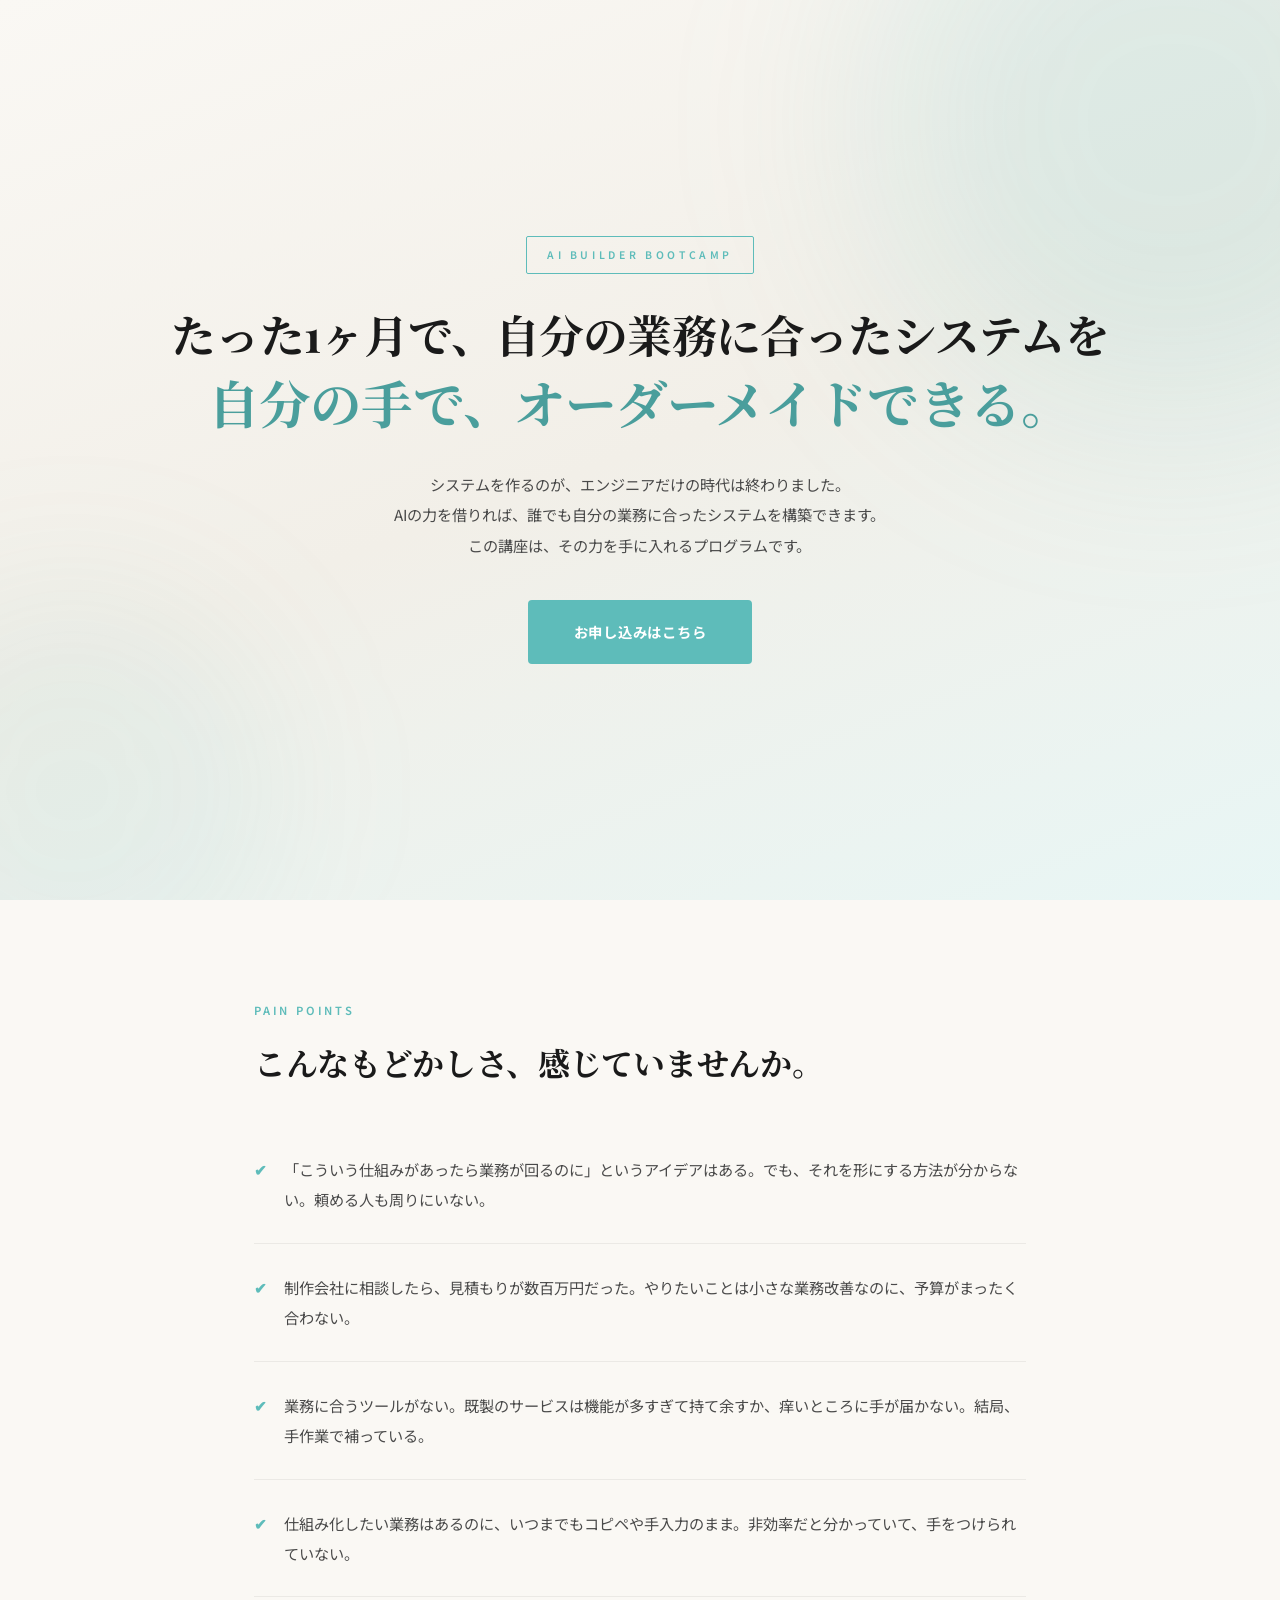
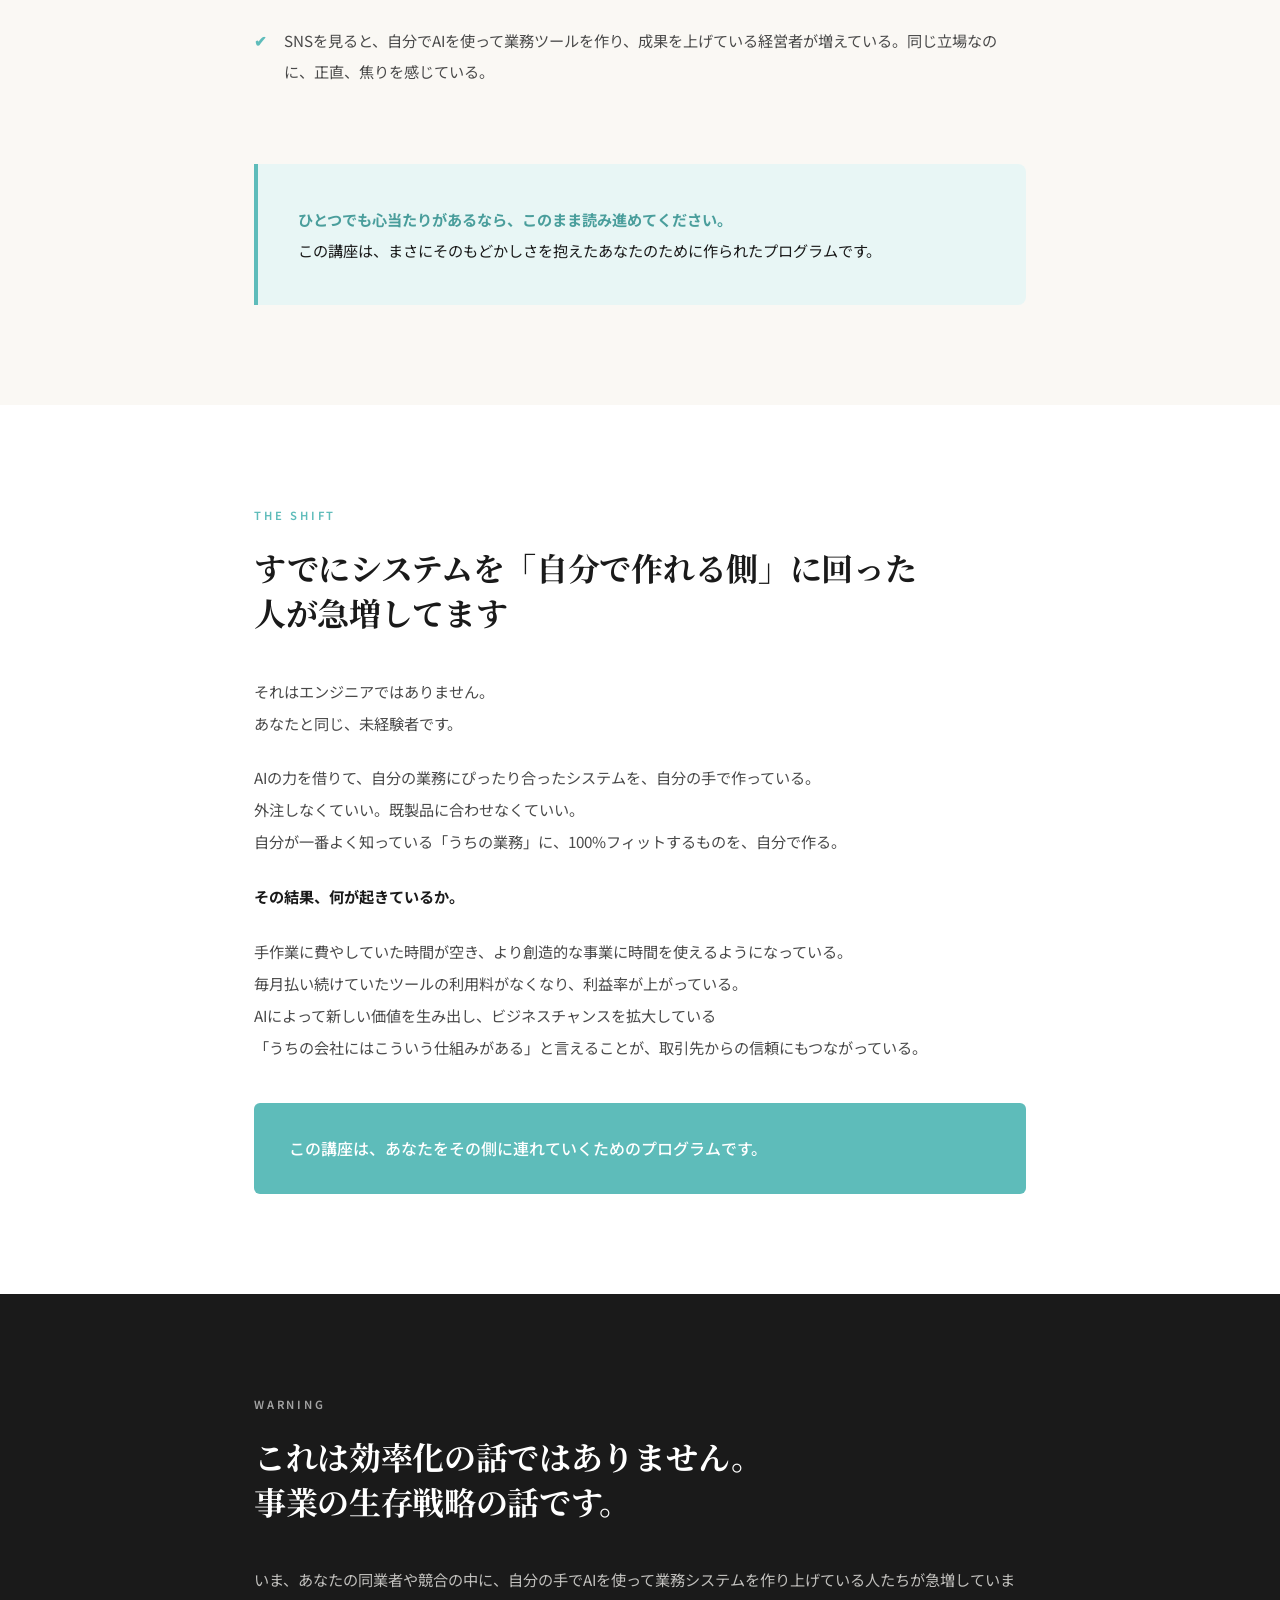
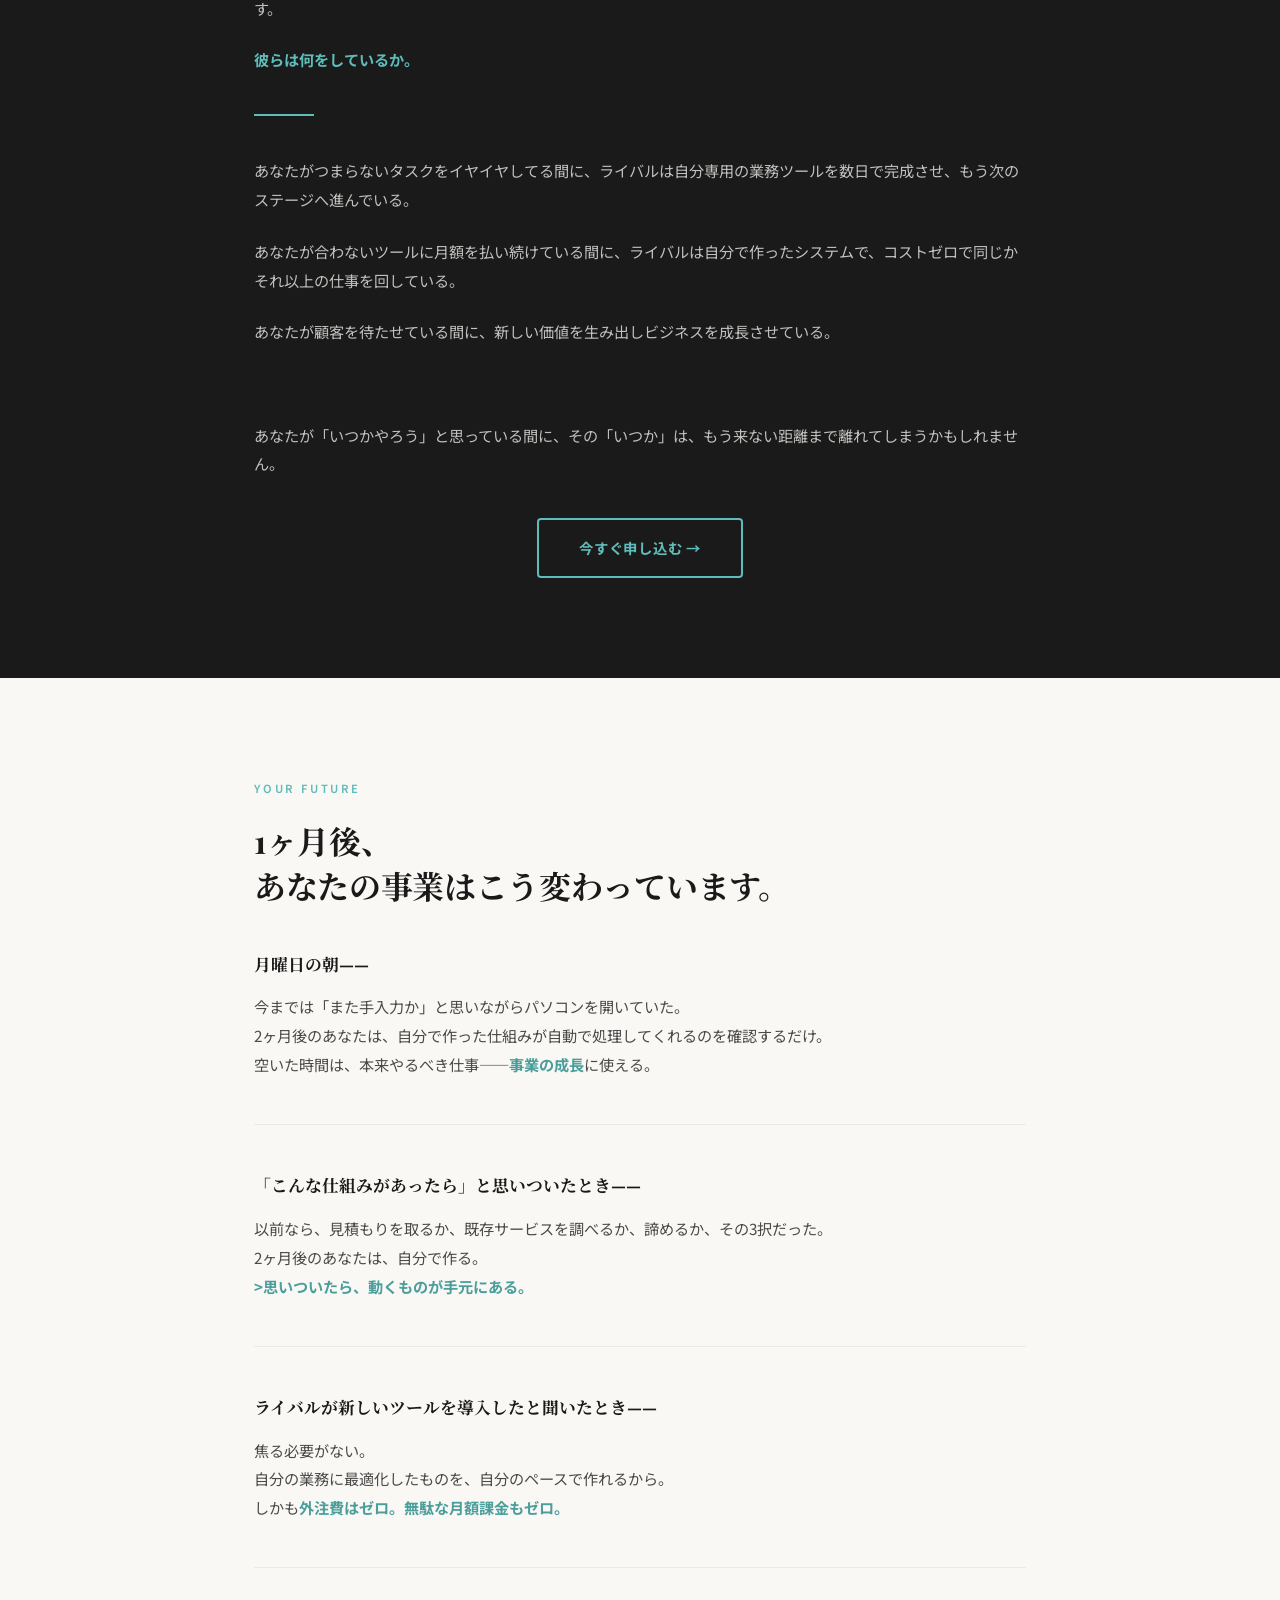
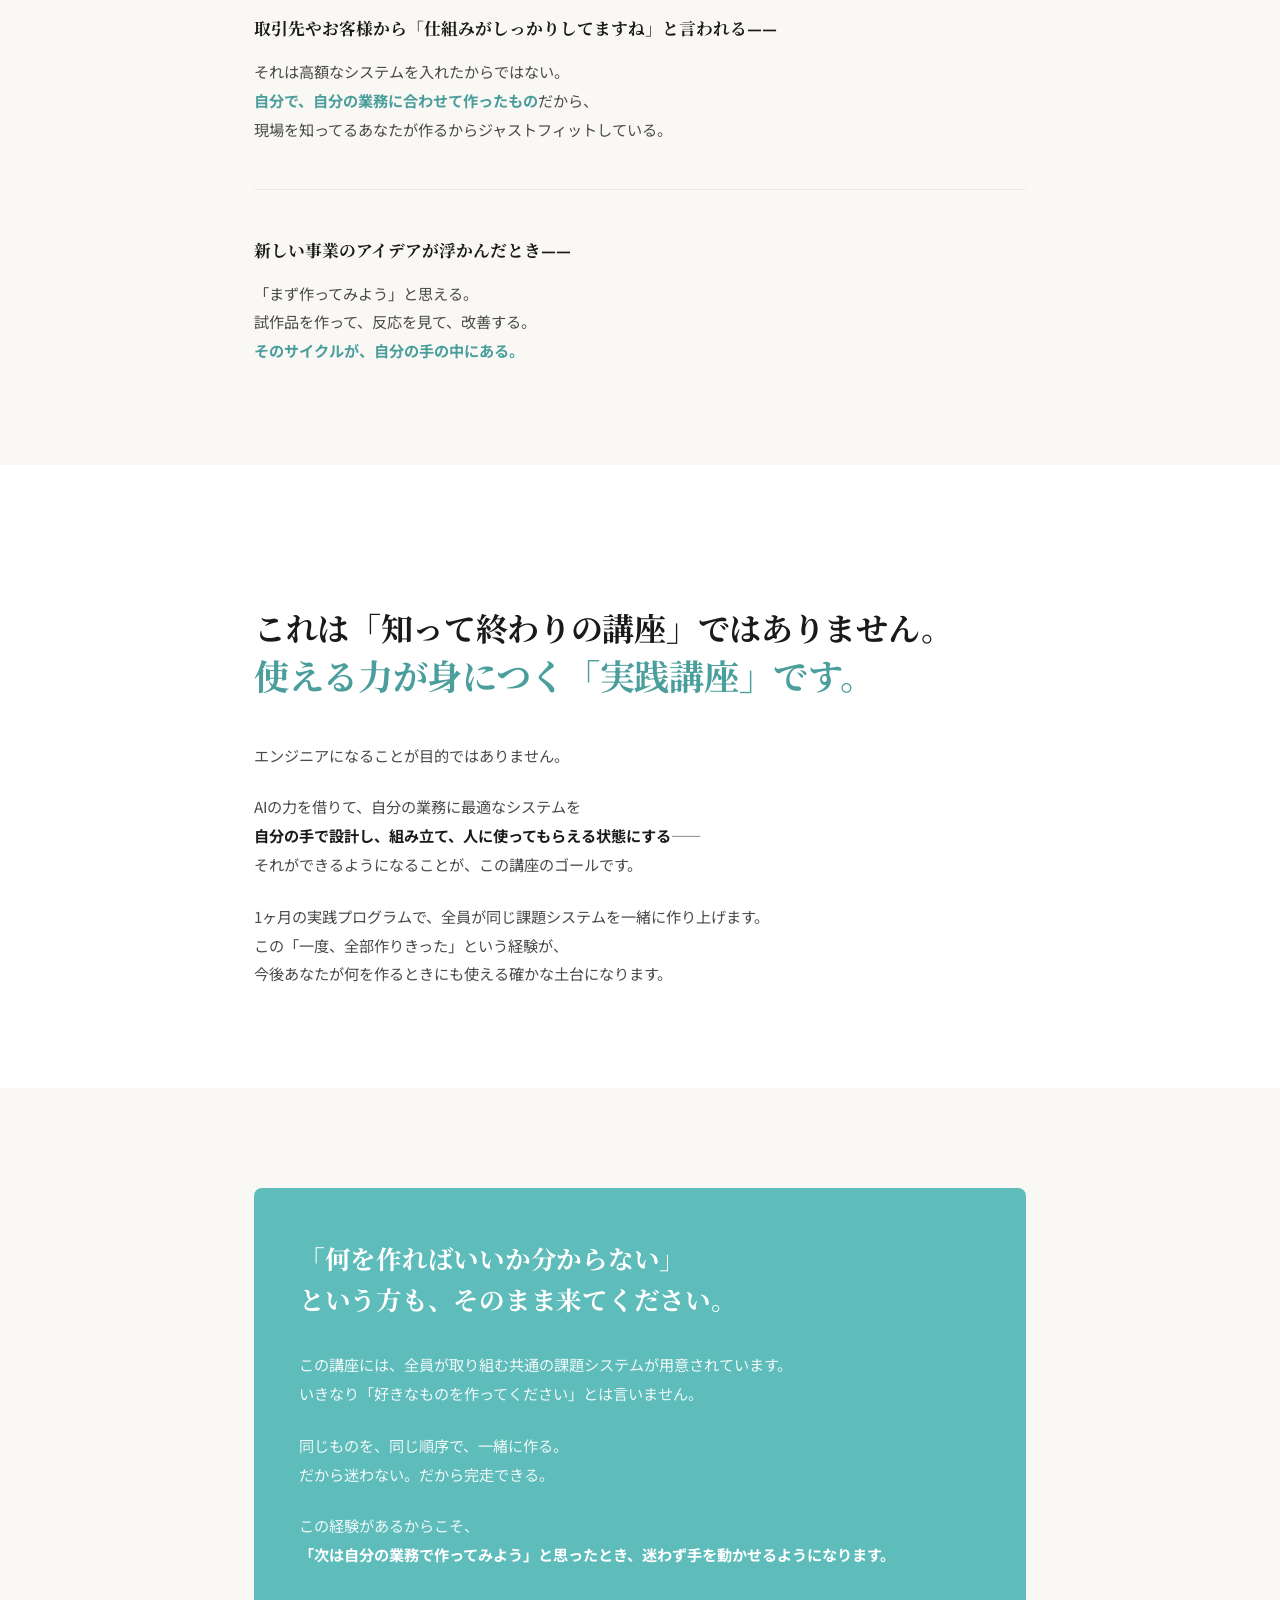
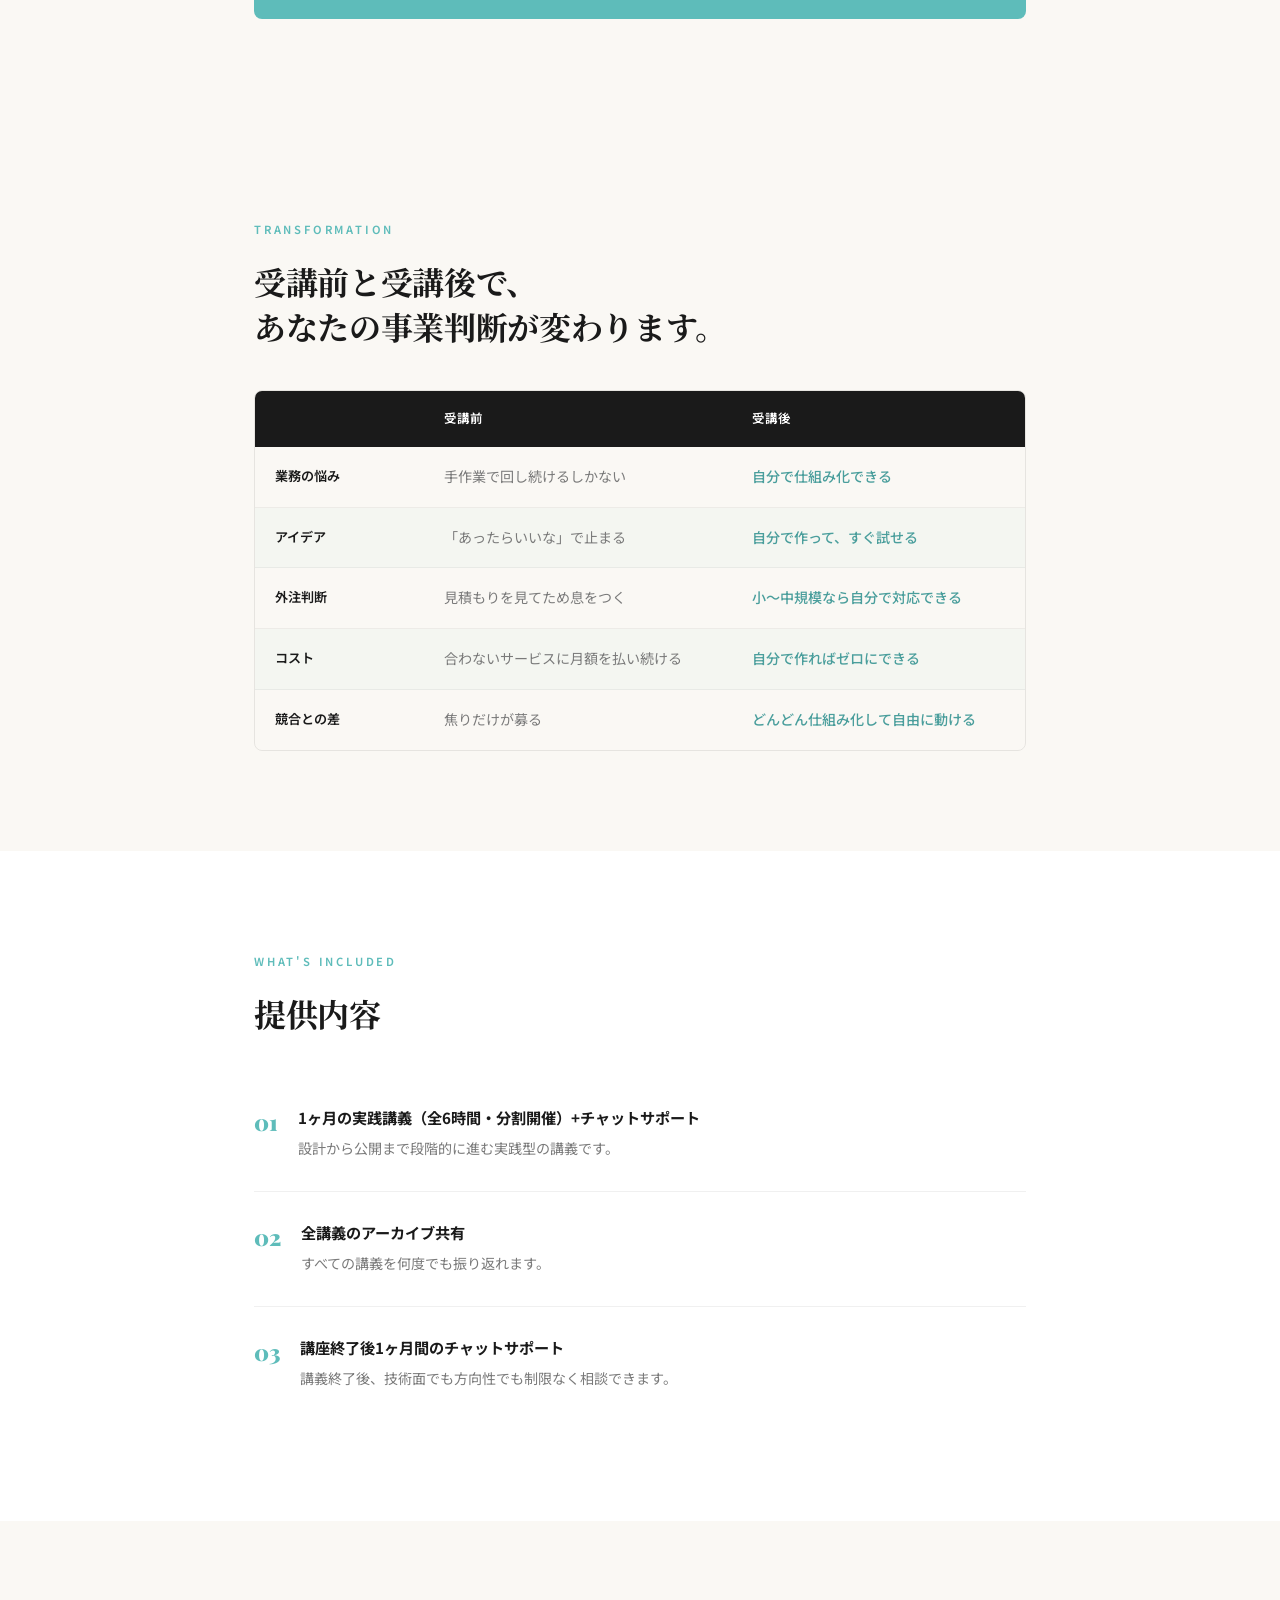
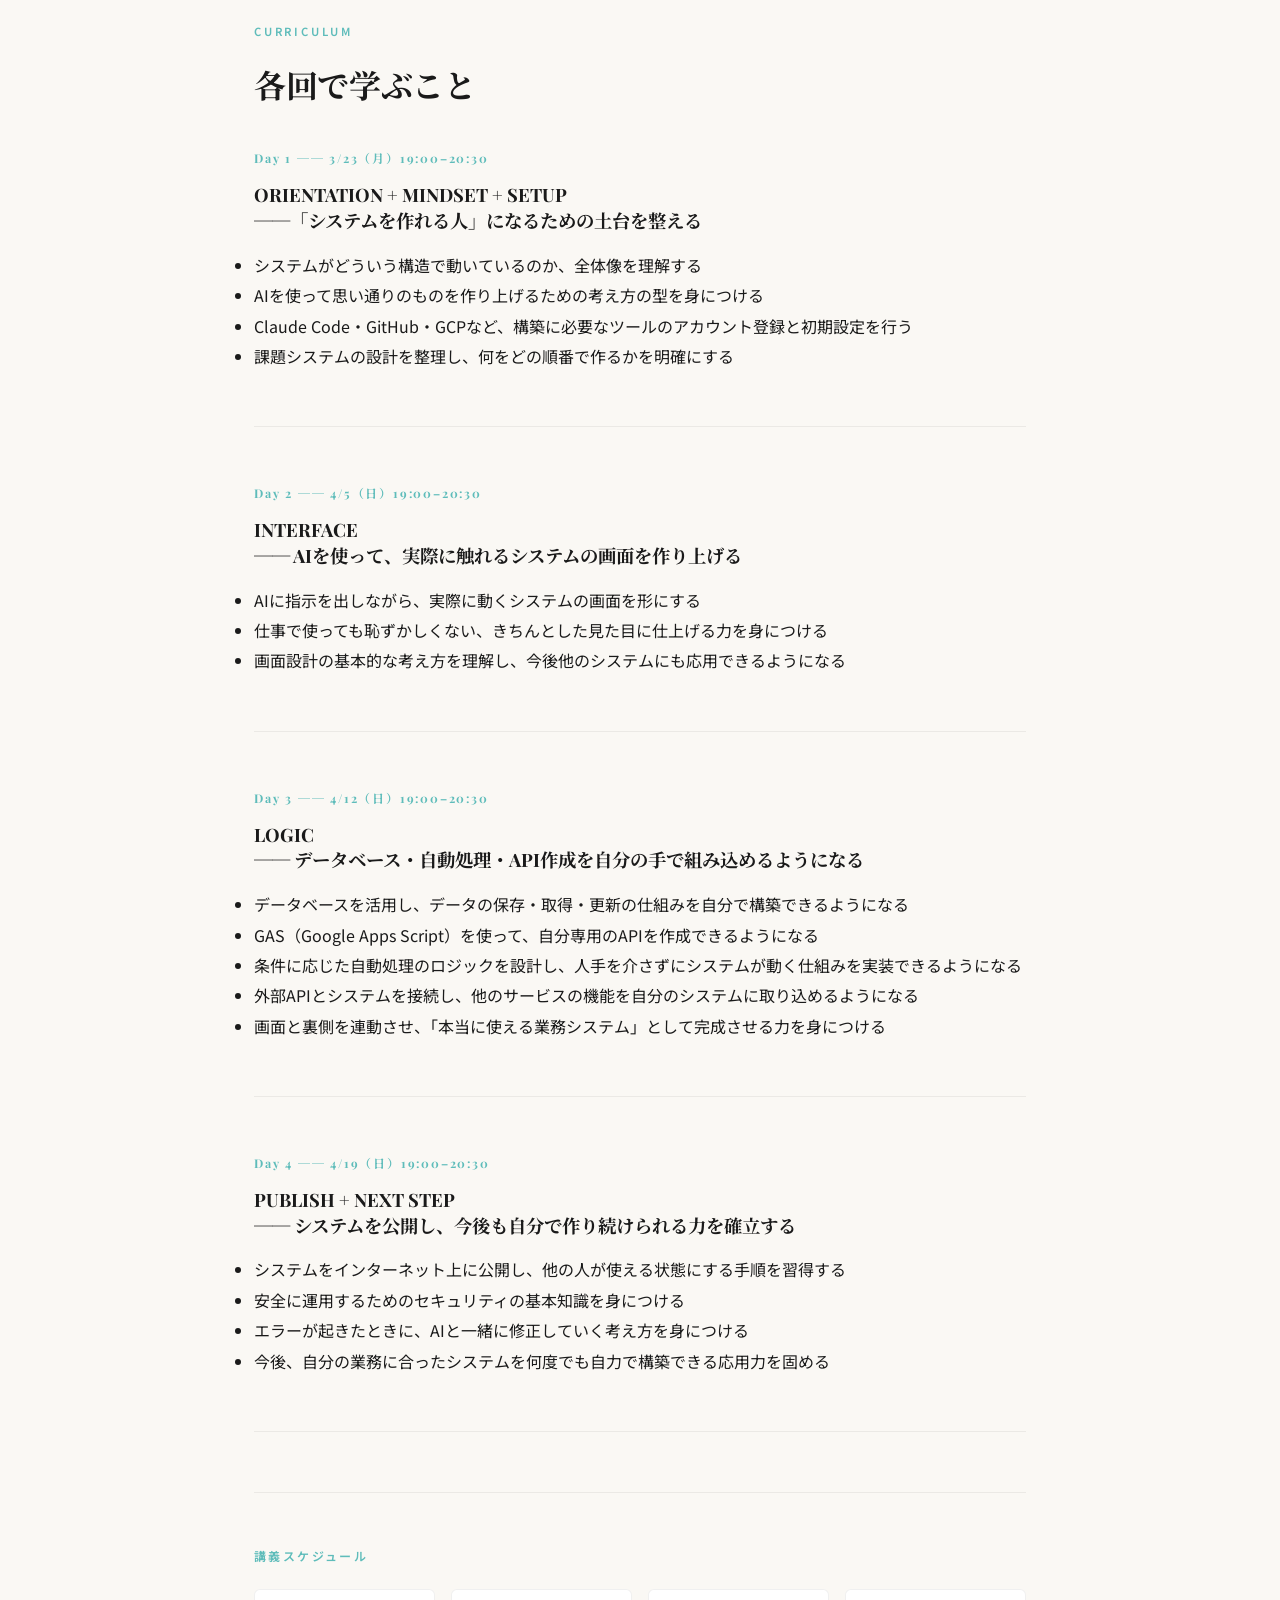
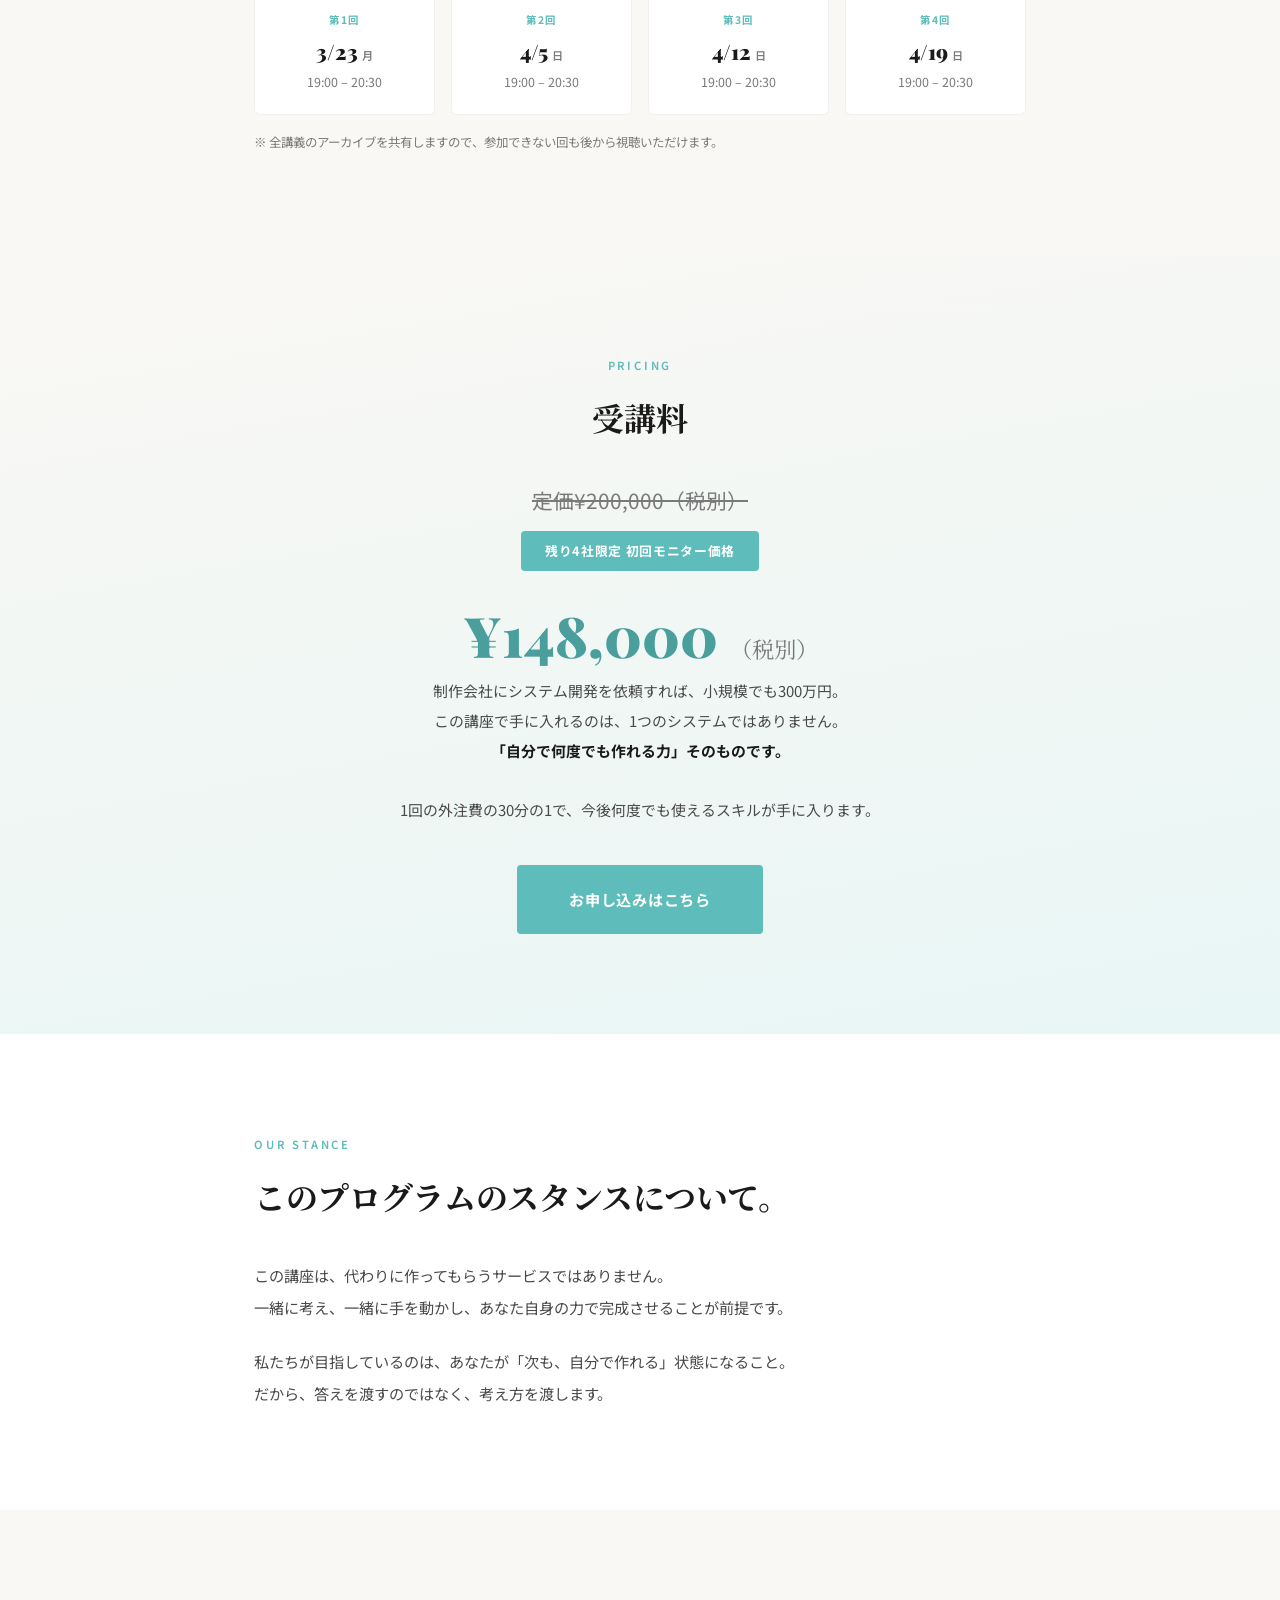
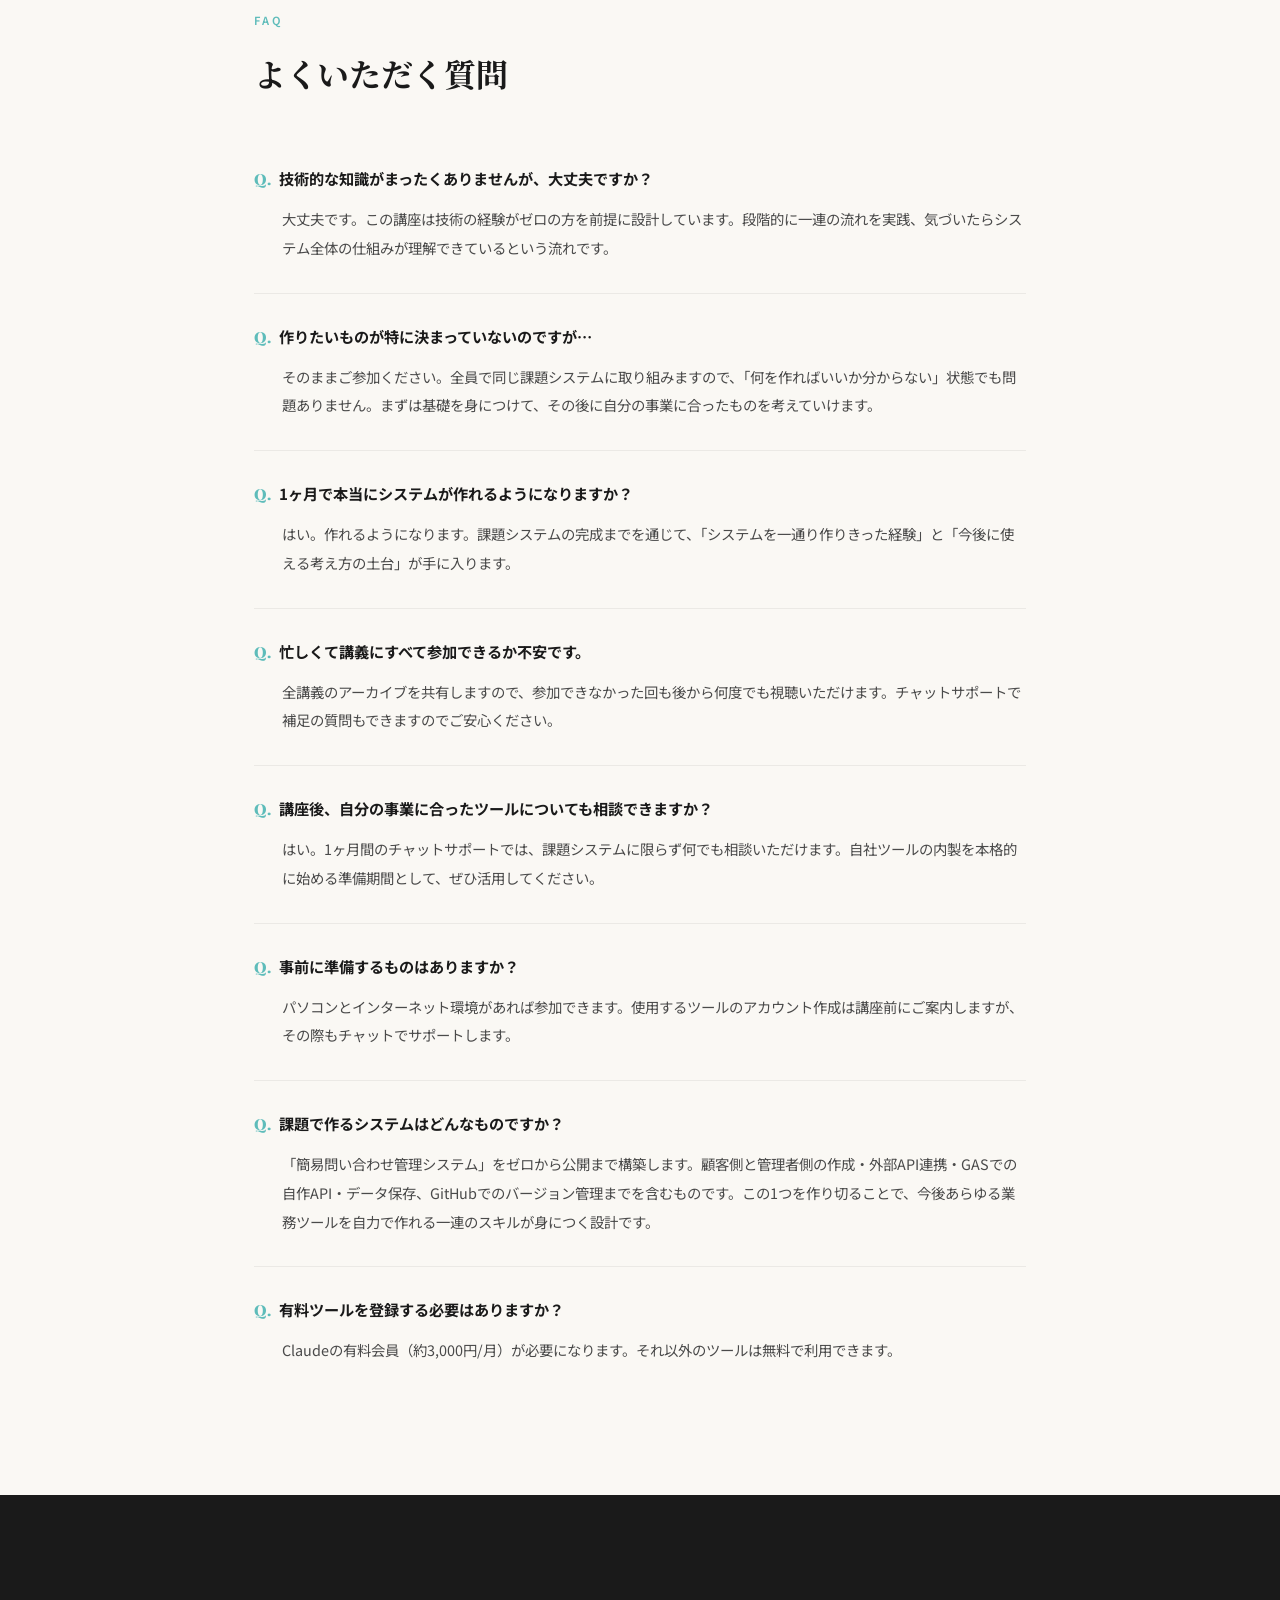
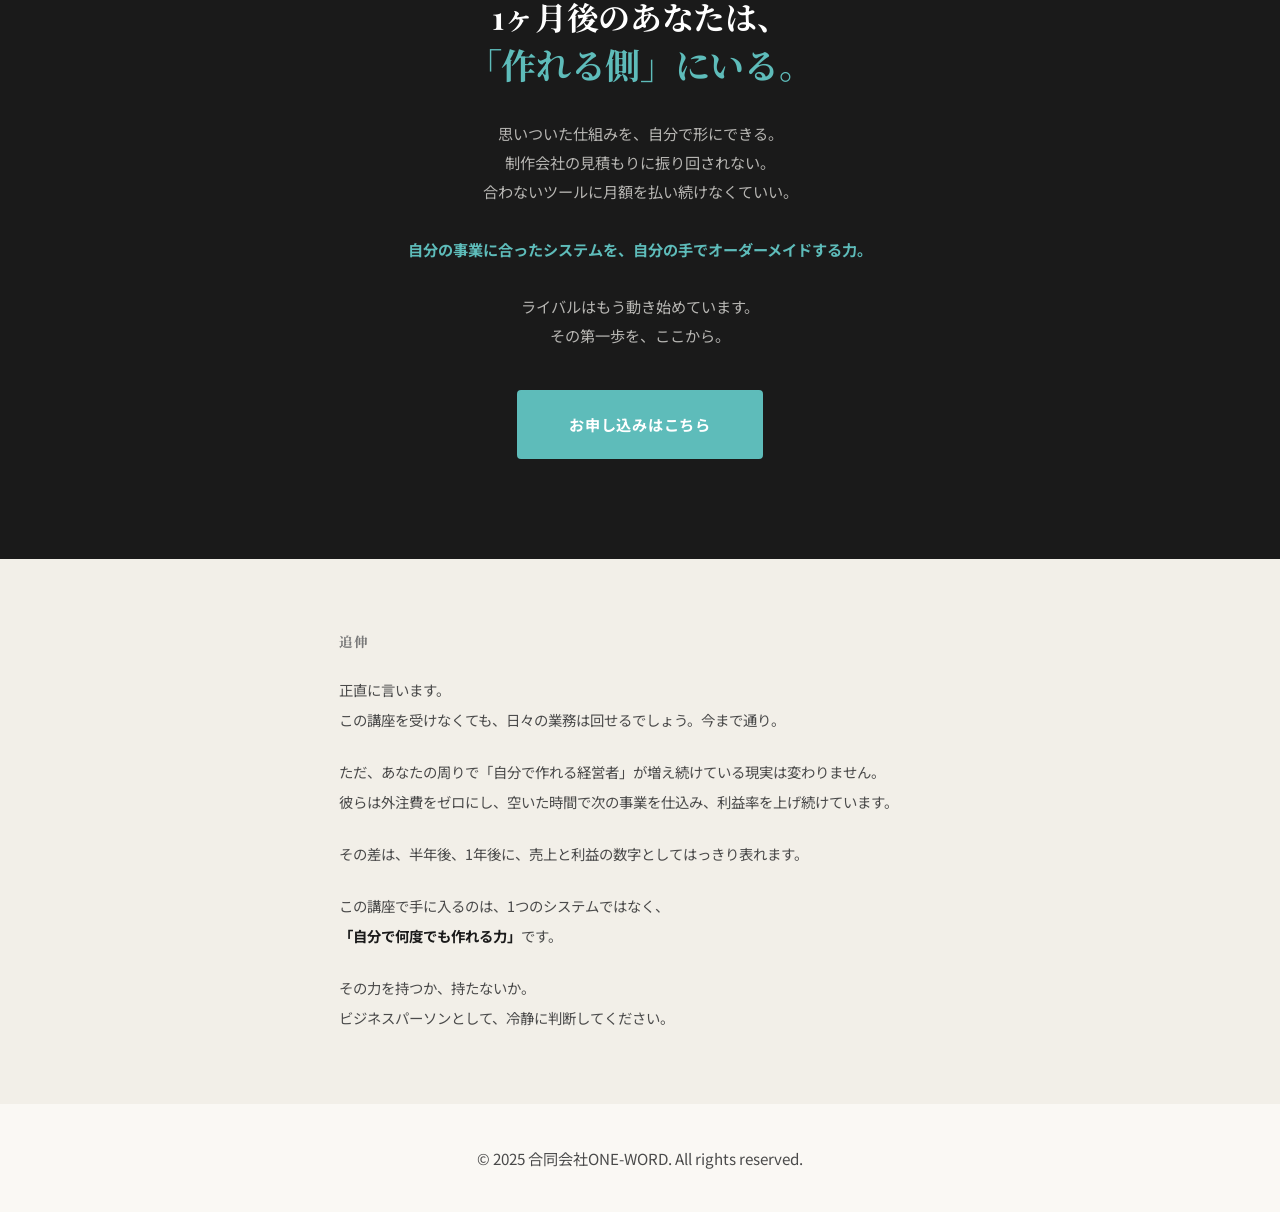
==== commit b5a20f50: "Update pricing badge to show 残り4社限定 Co-Authored-By: Claude Opus 4.6 <noreply@anthropic.com>" ====
--- a/bootcamp-lp.html
+++ b/bootcamp-lp.html
@@ -248,7 +248,7 @@
     <span class="label animate">PRICING</span>
     <h2 class="animate">受講料</h2>
     <div class="pricing__original animate">定価¥200,000（税別）</div>
-    <div class="pricing__badge animate">15社限定 初回モニター価格</div>
+    <div class="pricing__badge animate">残り4社限定 初回モニター価格</div>
     <div class="pricing__price animate">¥148,000 <span>（税別）</span></div>
     <p class="pricing__note animate">制作会社にシステム開発を依頼すれば、小規模でも300万円。<br>この講座で手に入れるのは、1つのシステムではありません。<br><strong>「自分で何度でも作れる力」そのものです。</strong><br><br>1回の外注費の30分の1で、今後何度でも使えるスキルが手に入ります。</p>
     <a href="https://docs.google.com/forms/d/e/1FAIpQLSeRiAV83-ahXmSRUGzZacNjD_d8bTJrzepeIL0aIa-EX3j33Q/viewform?usp=dialog" target="_blank" class="cta__btn cta__btn--pricing animate">お申し込みはこちら</a>
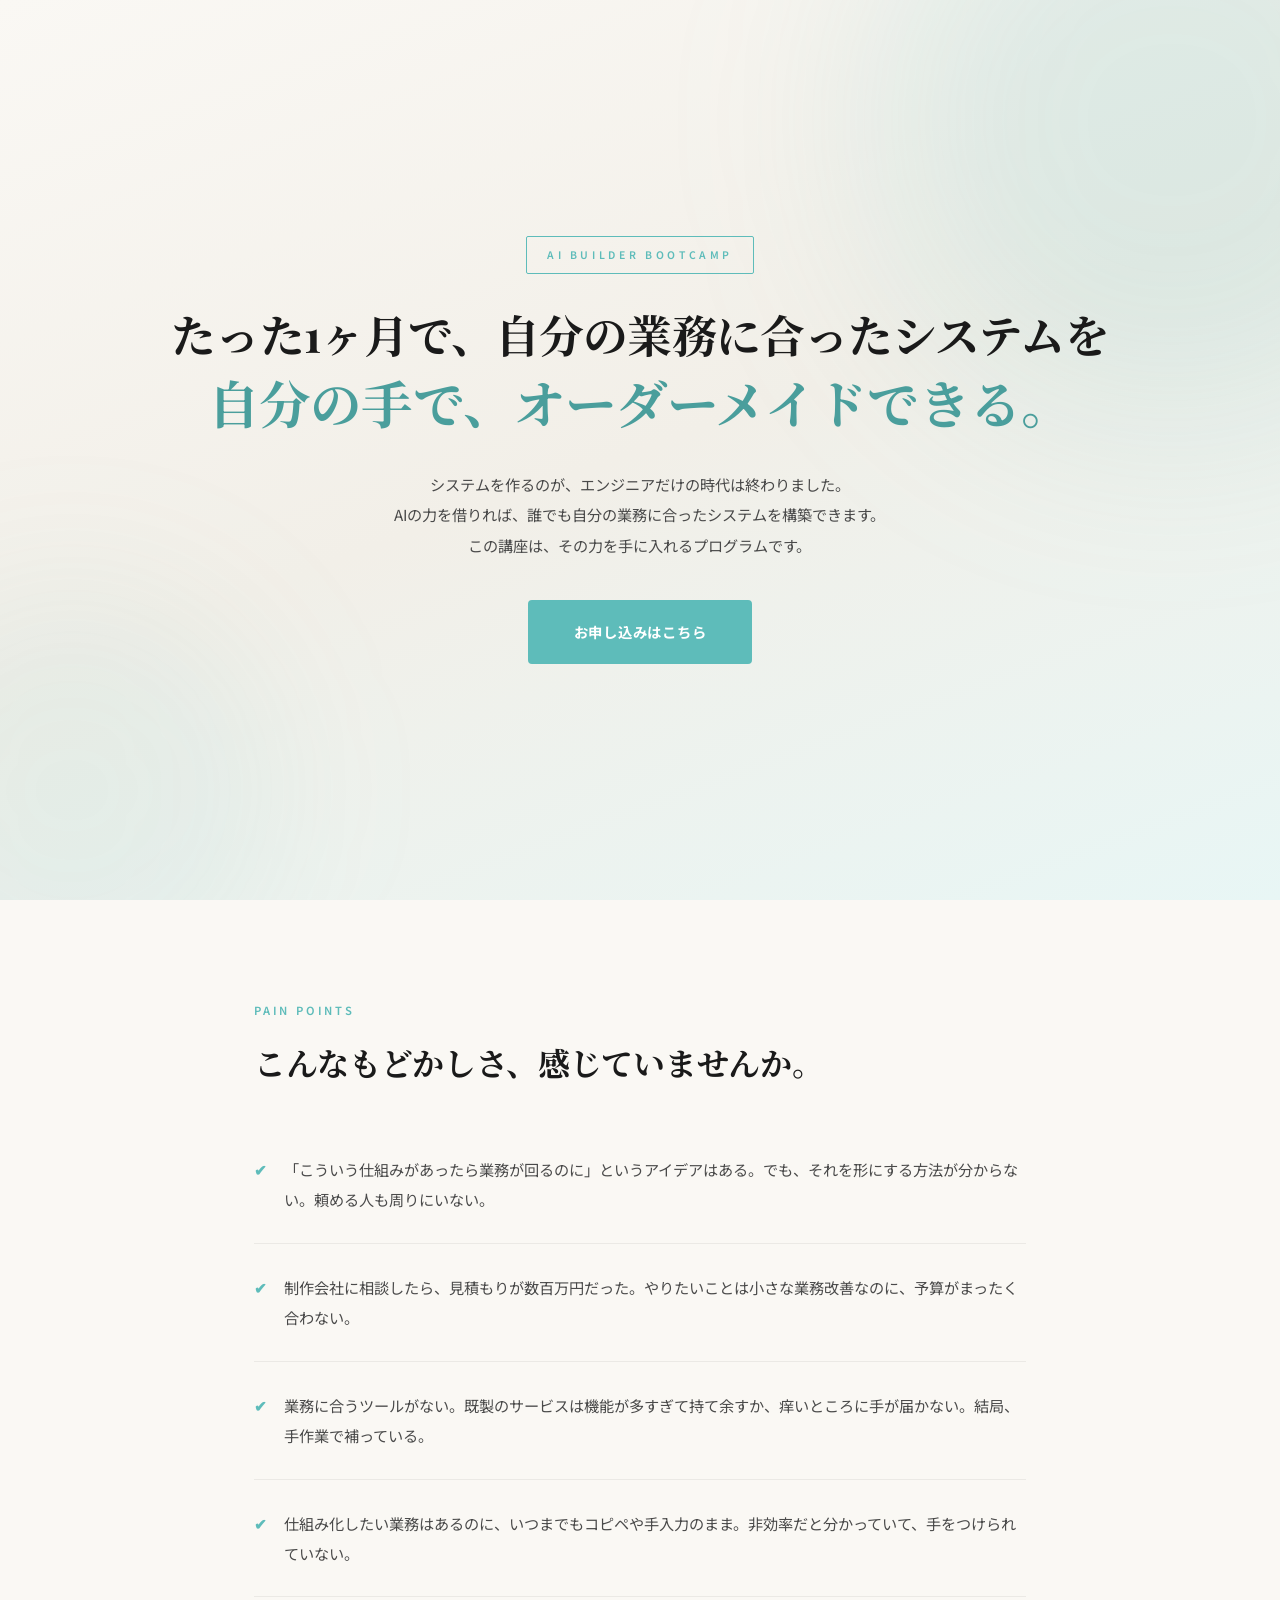
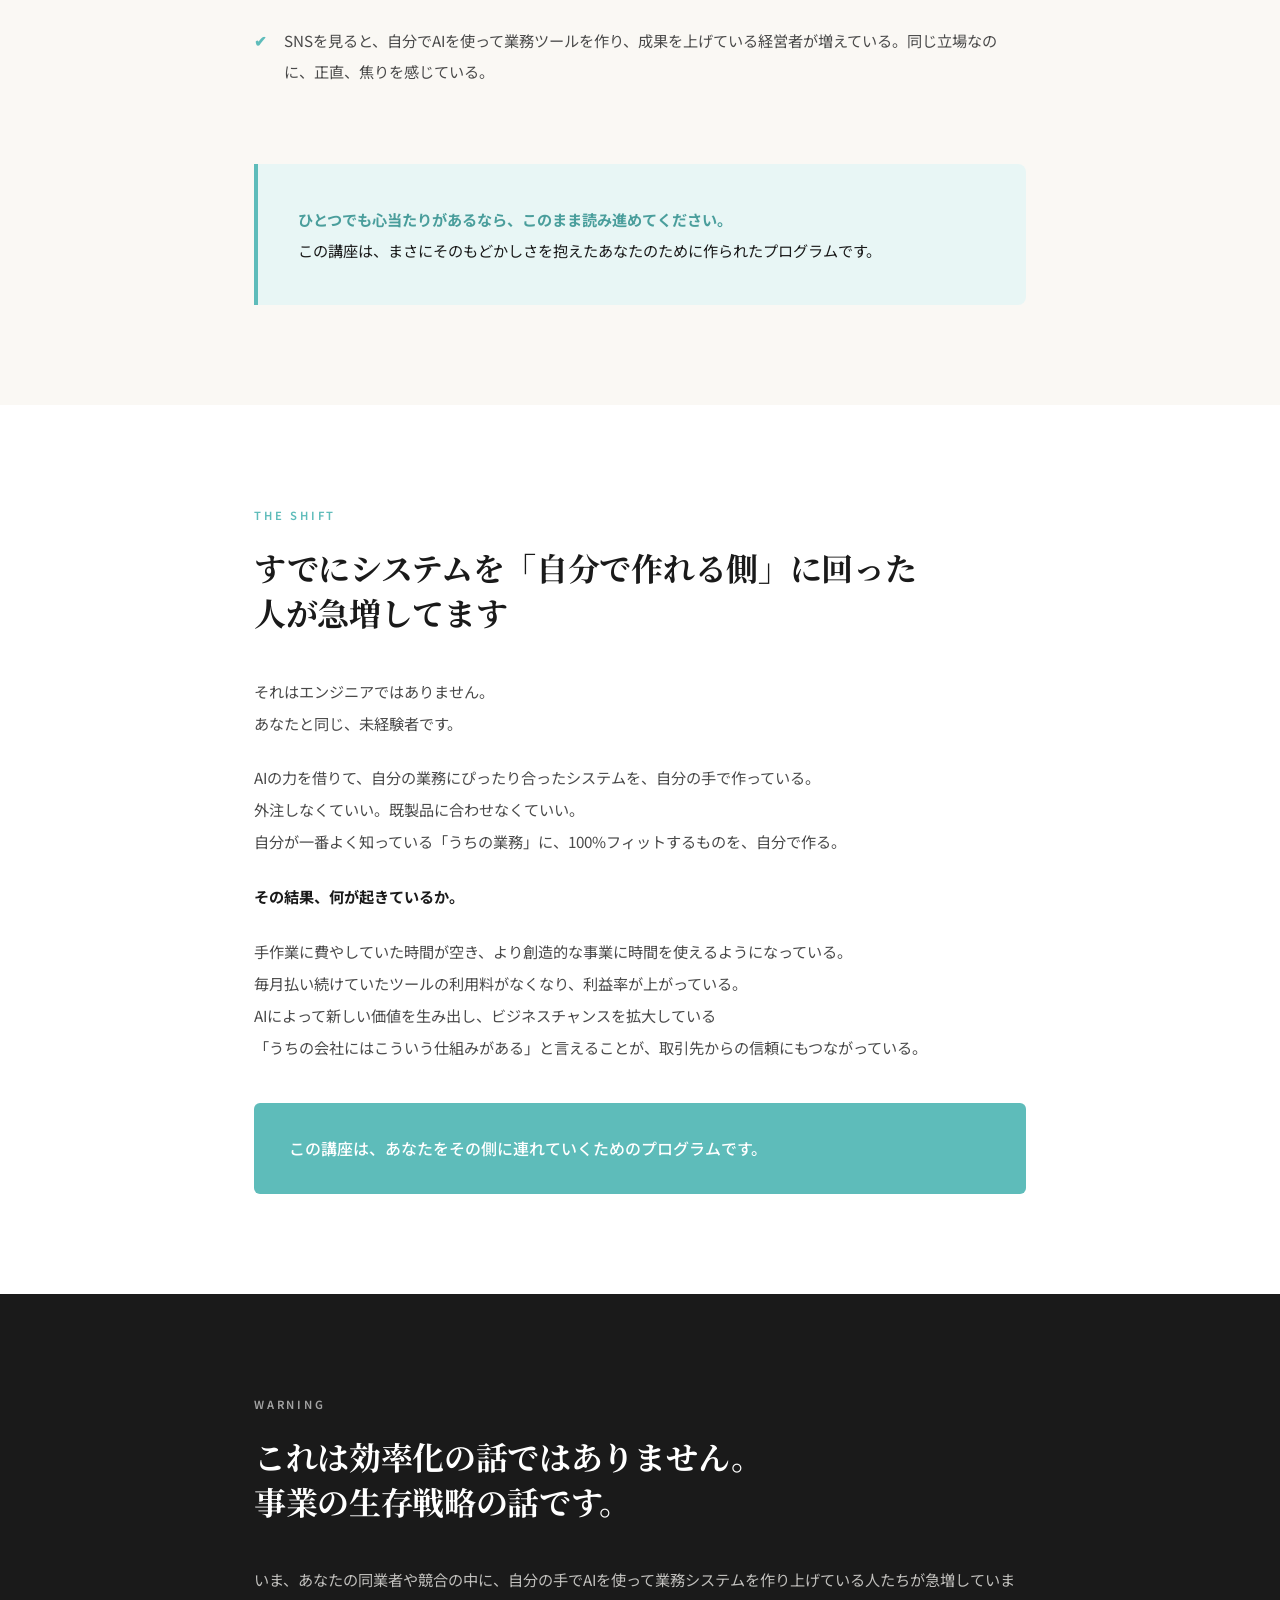
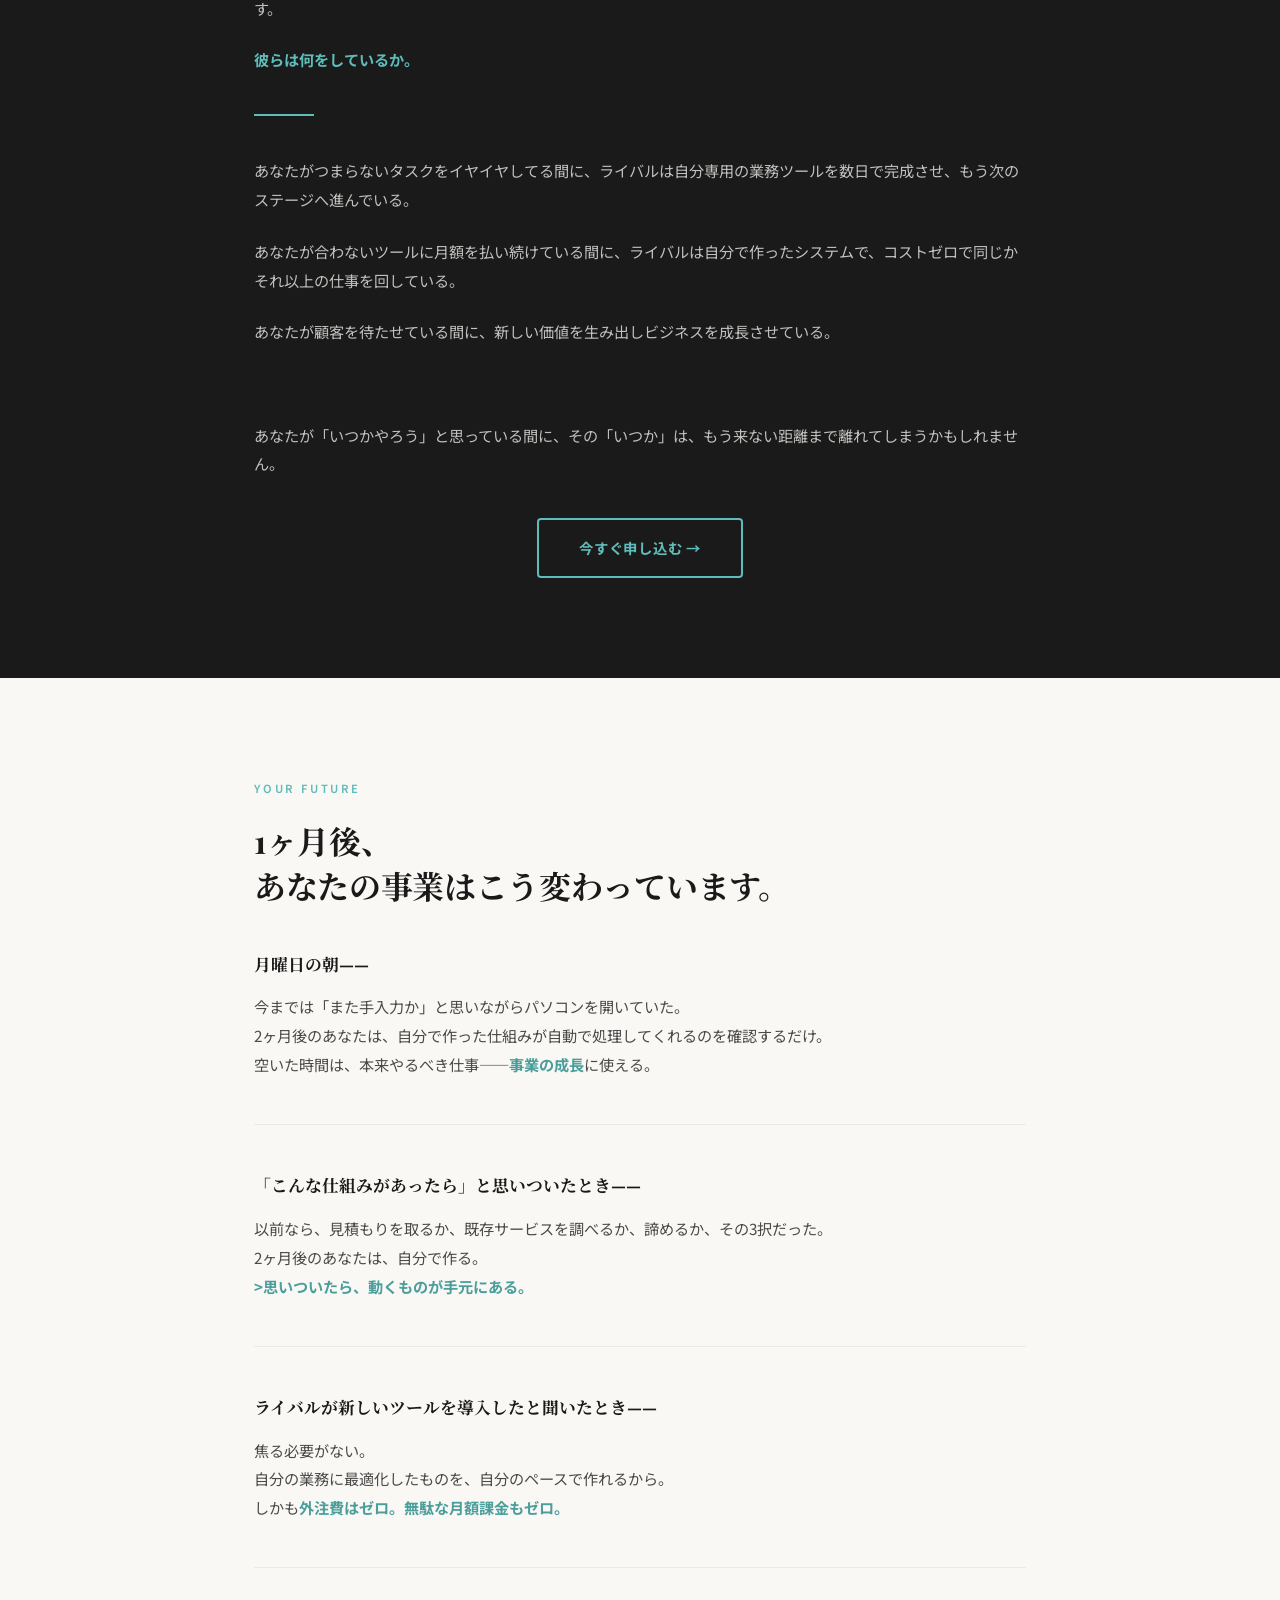
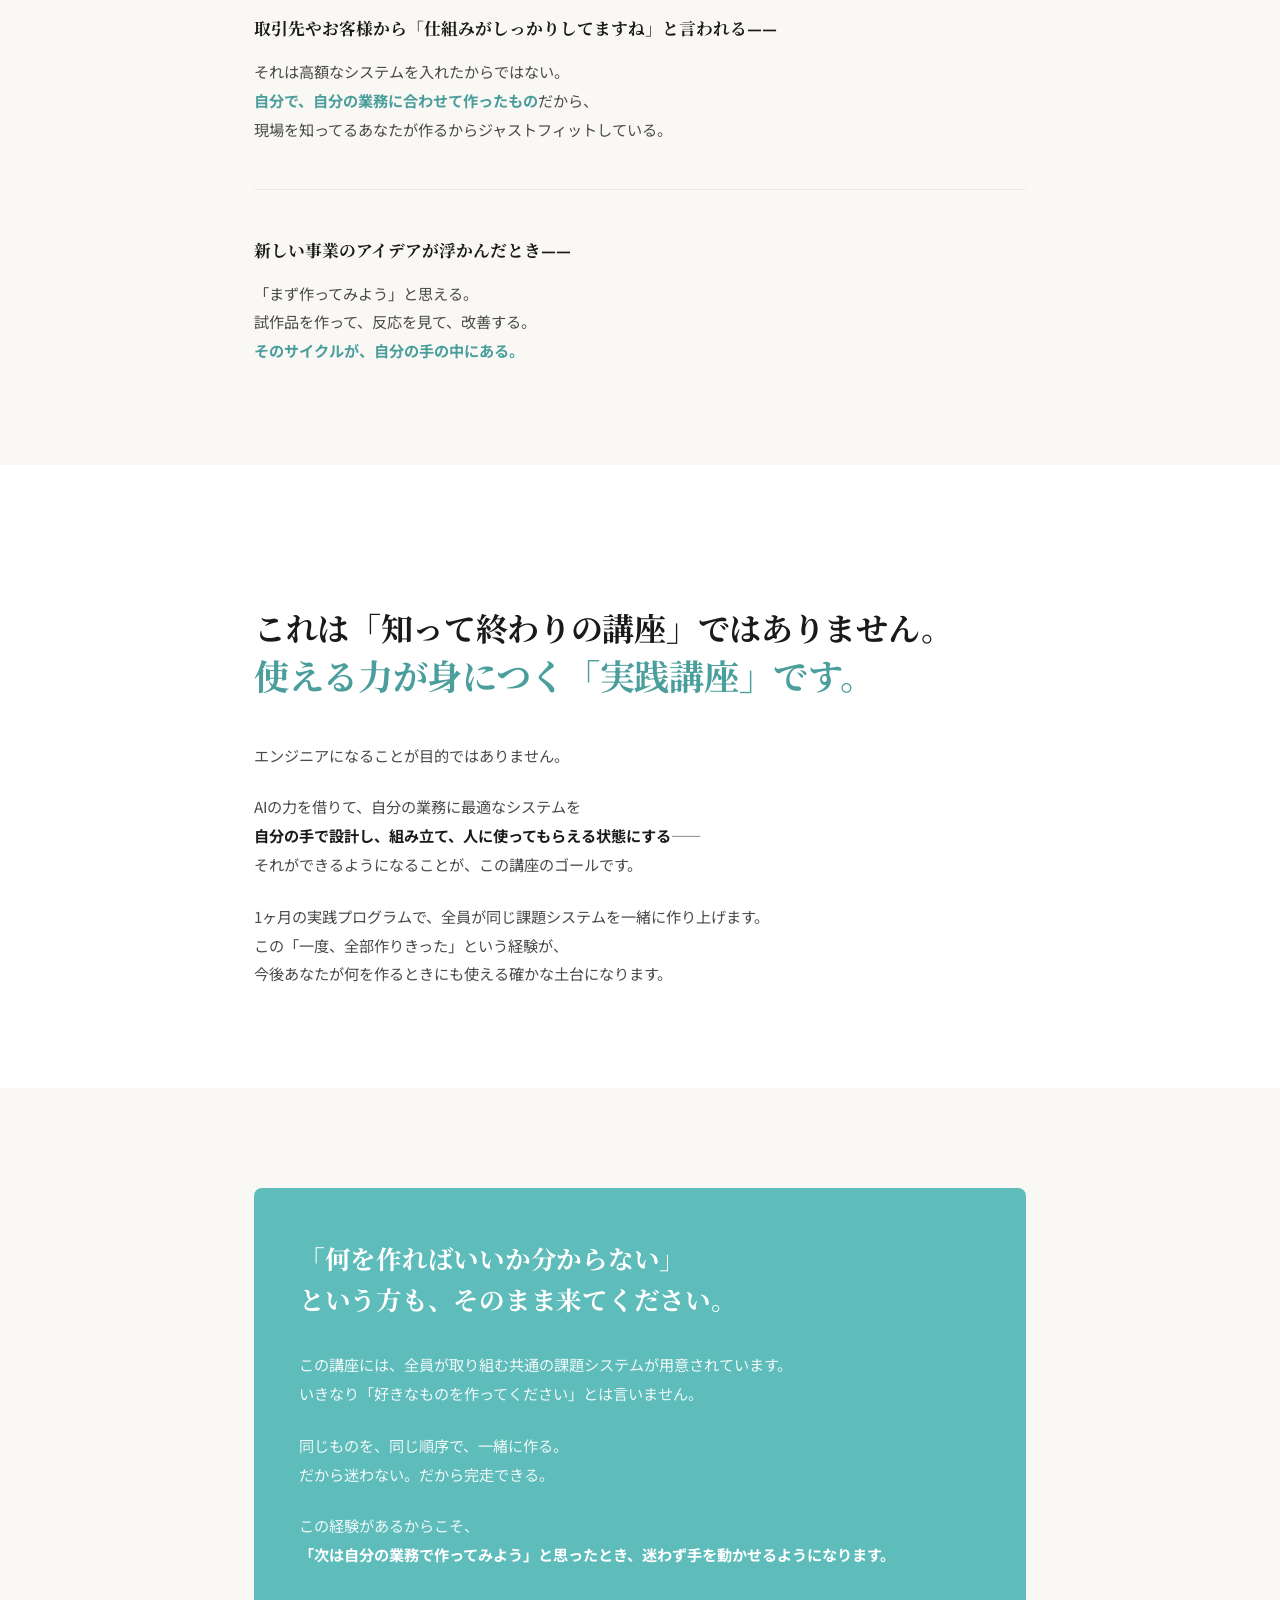
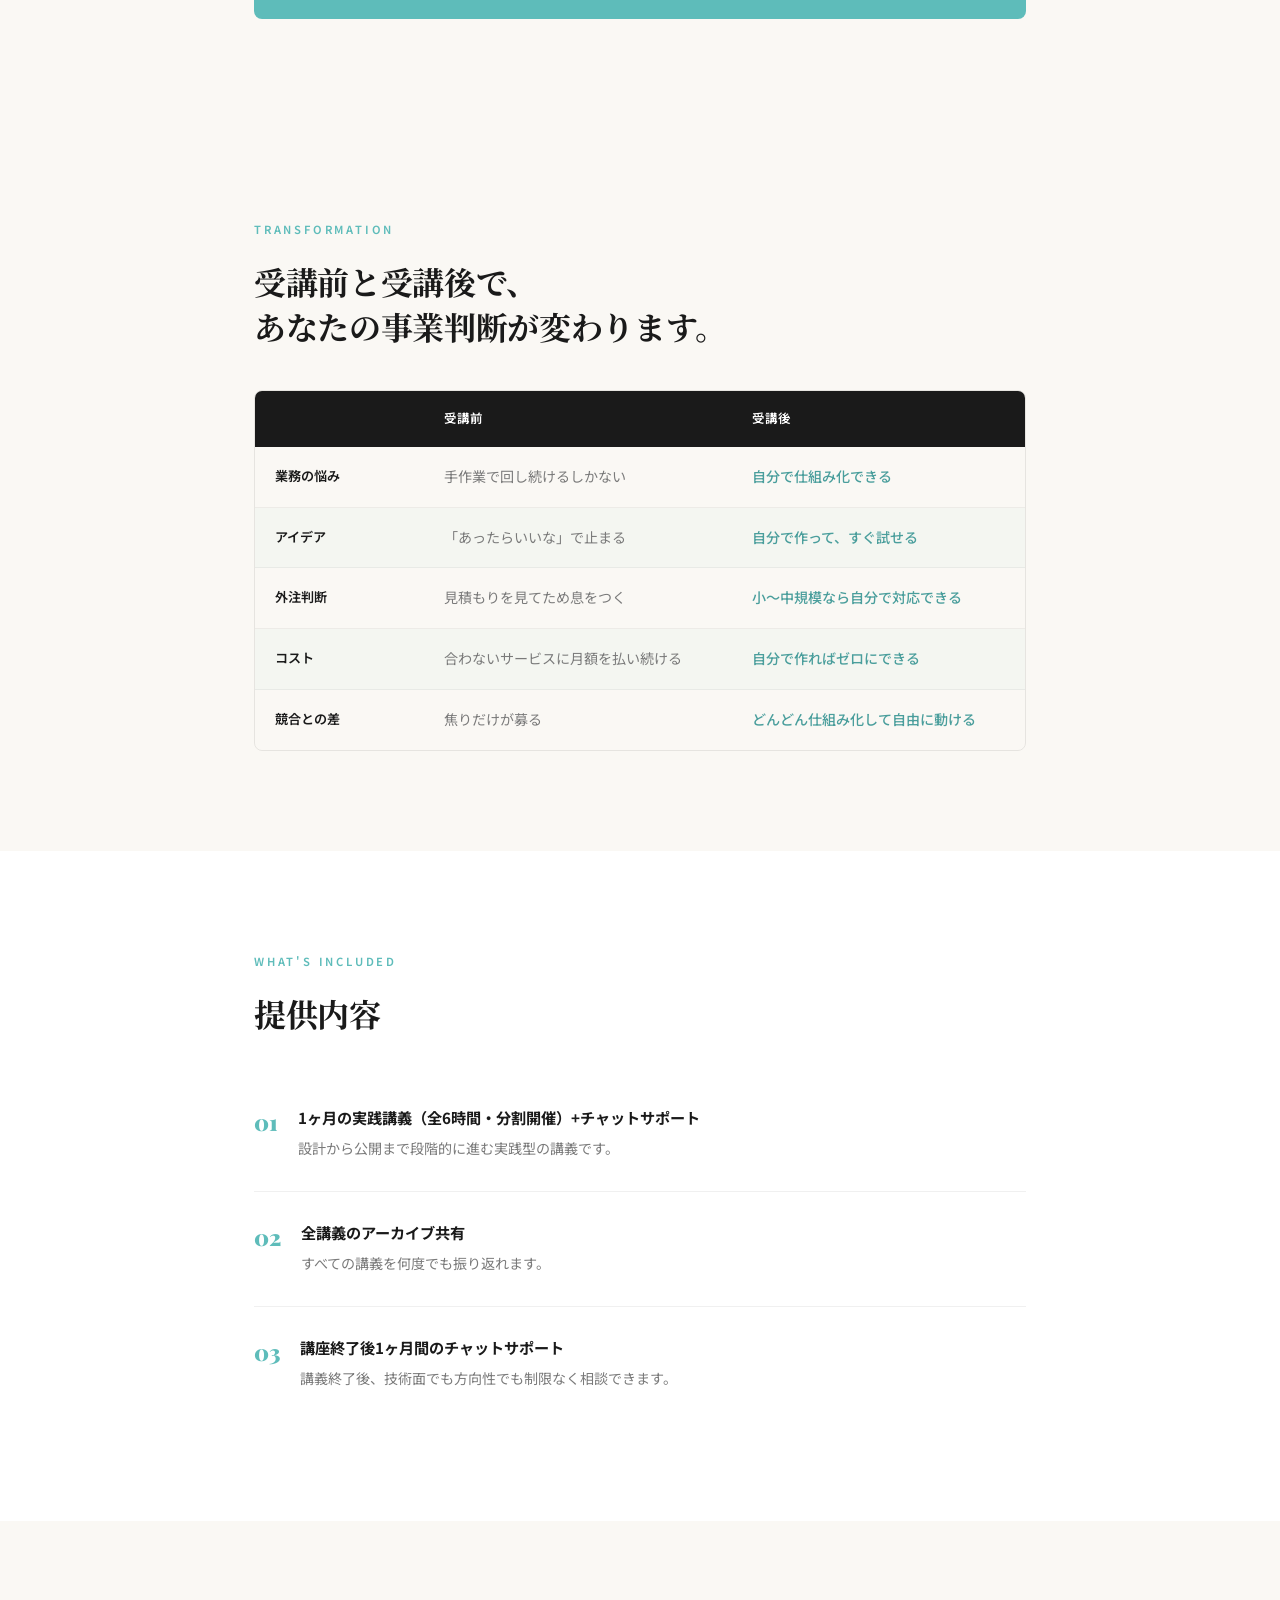
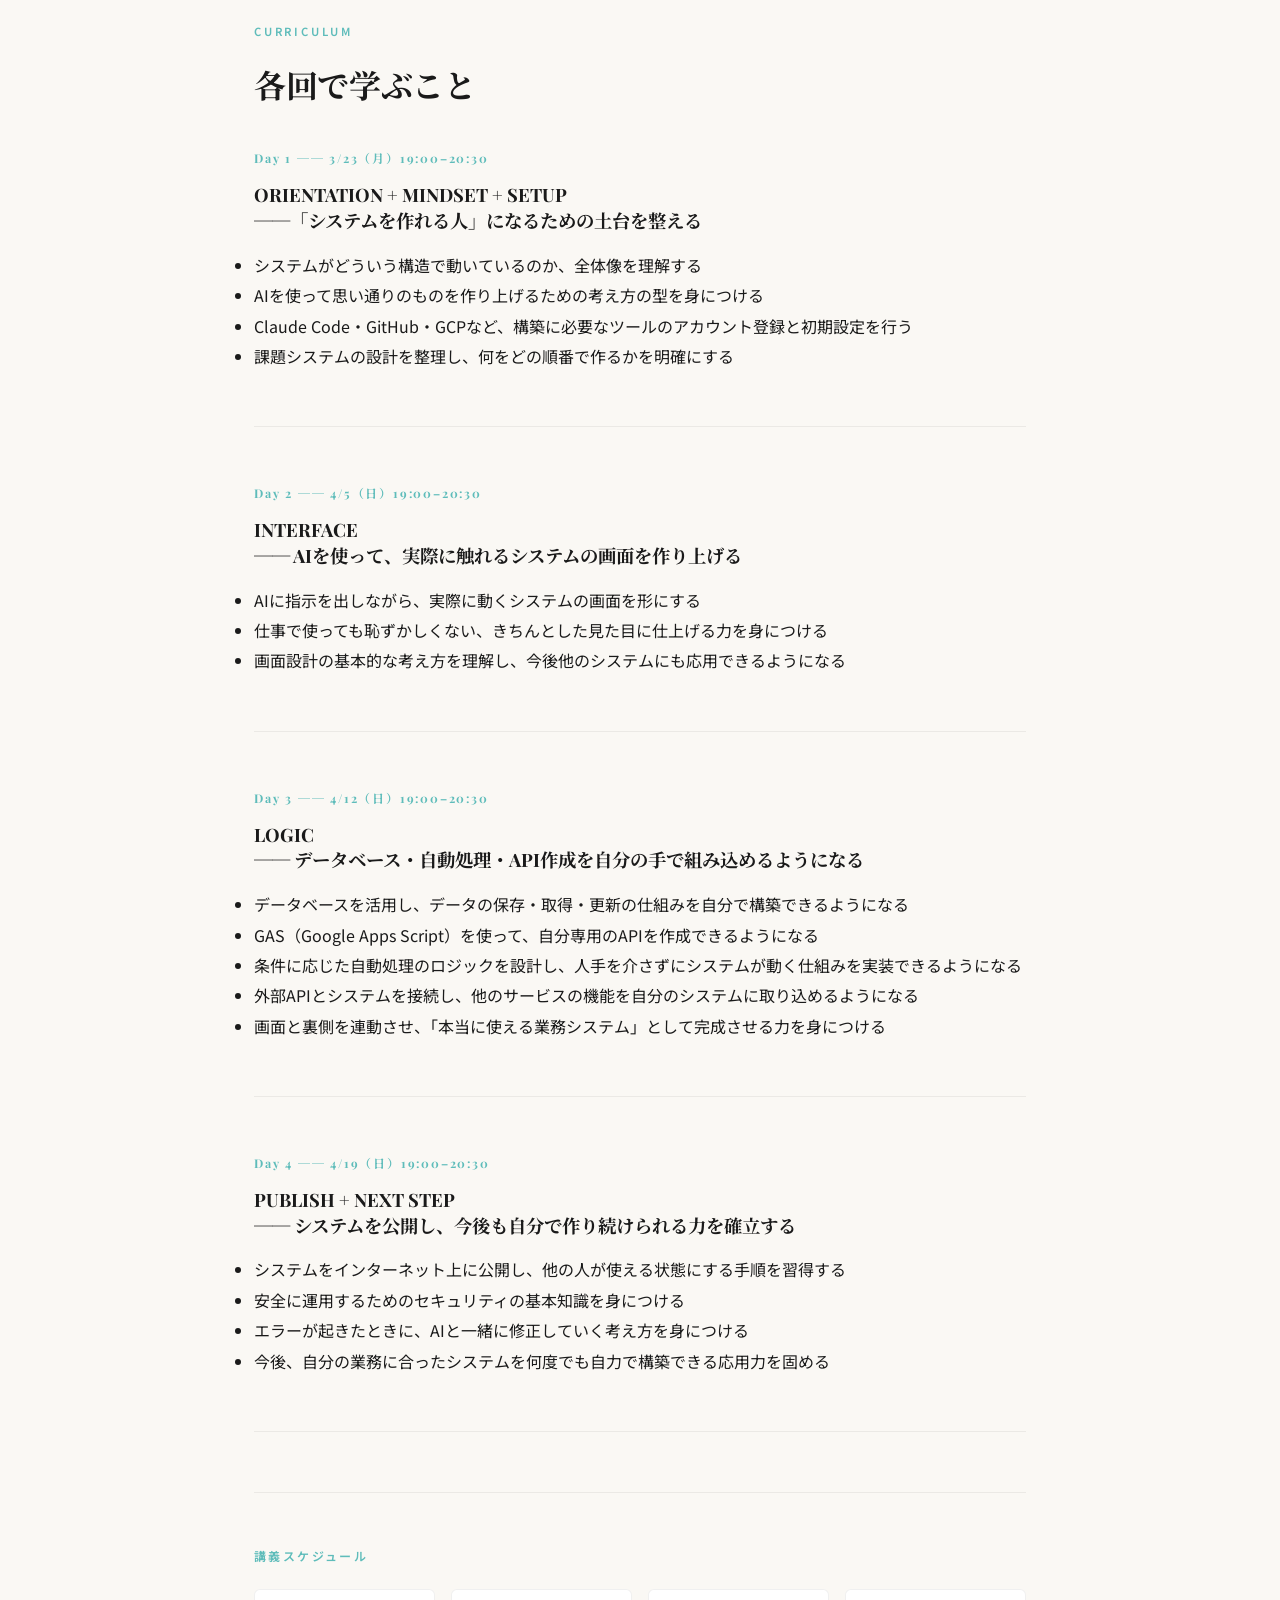
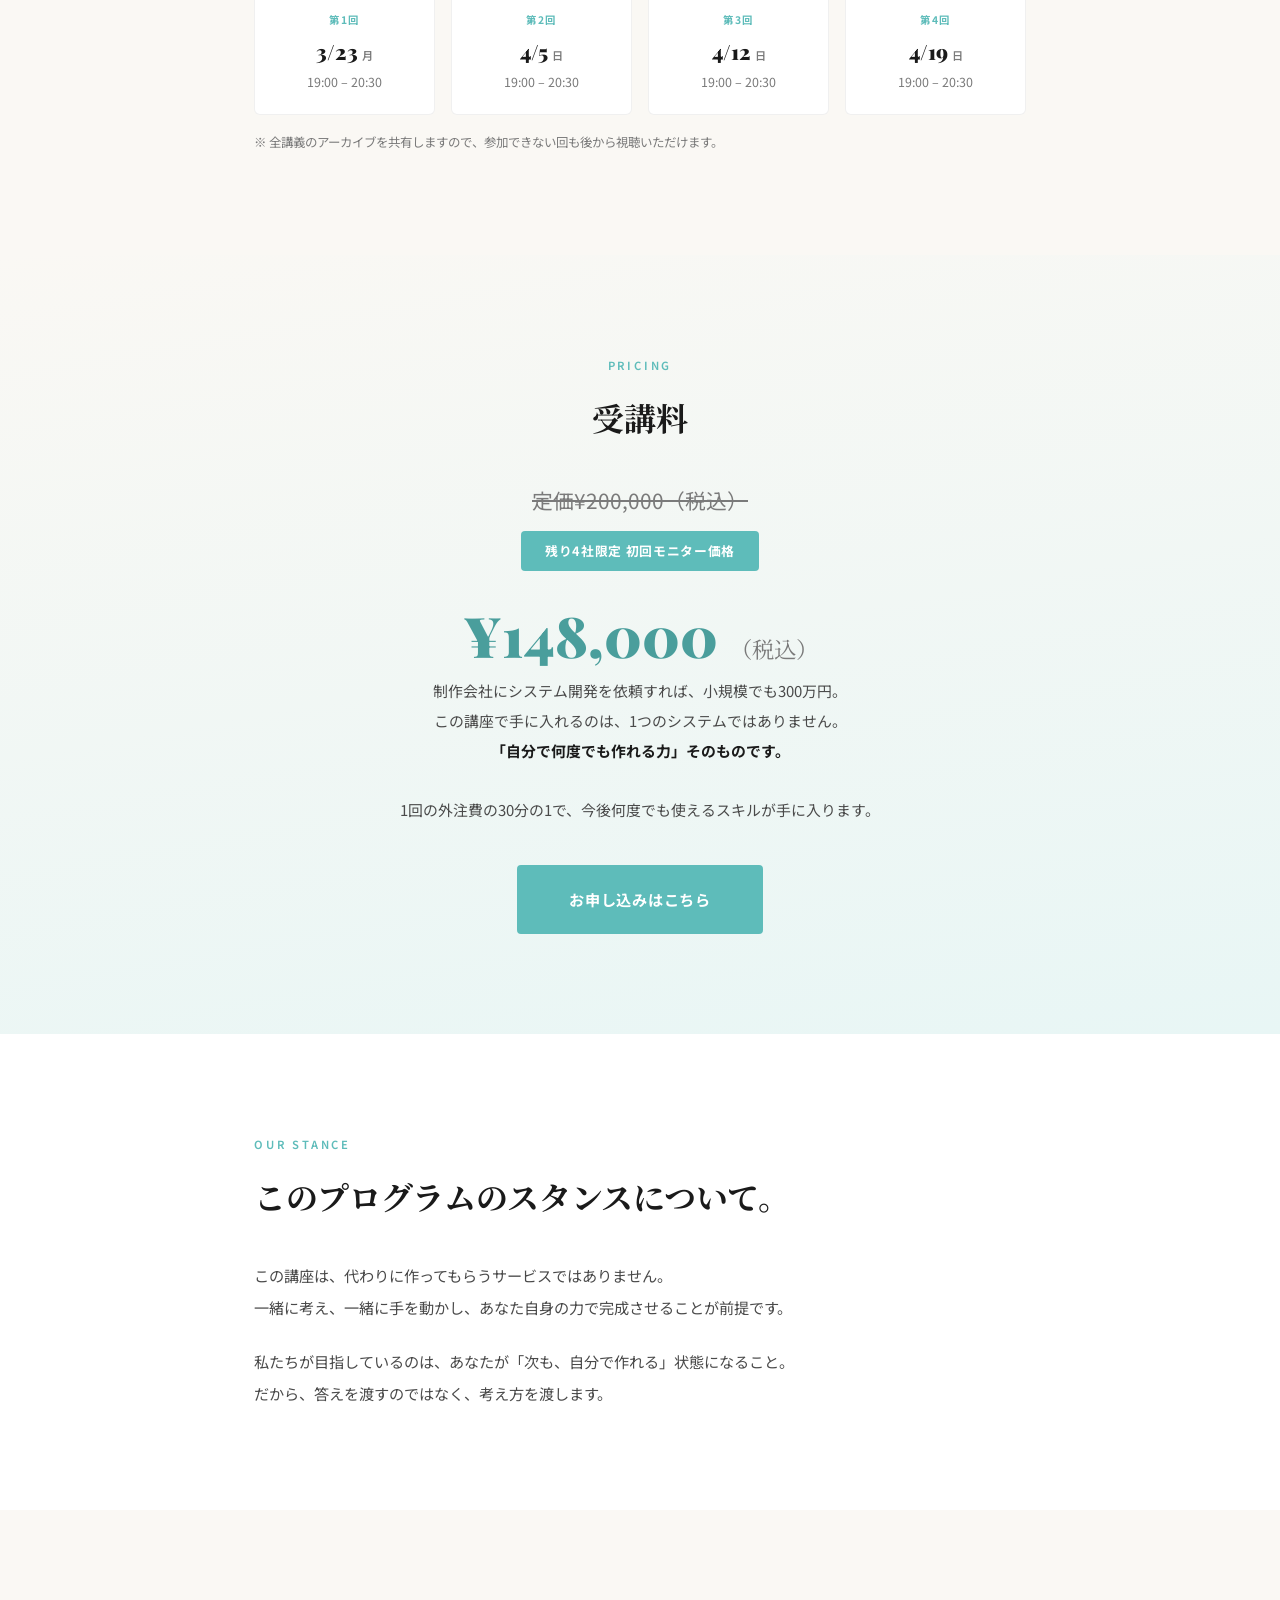
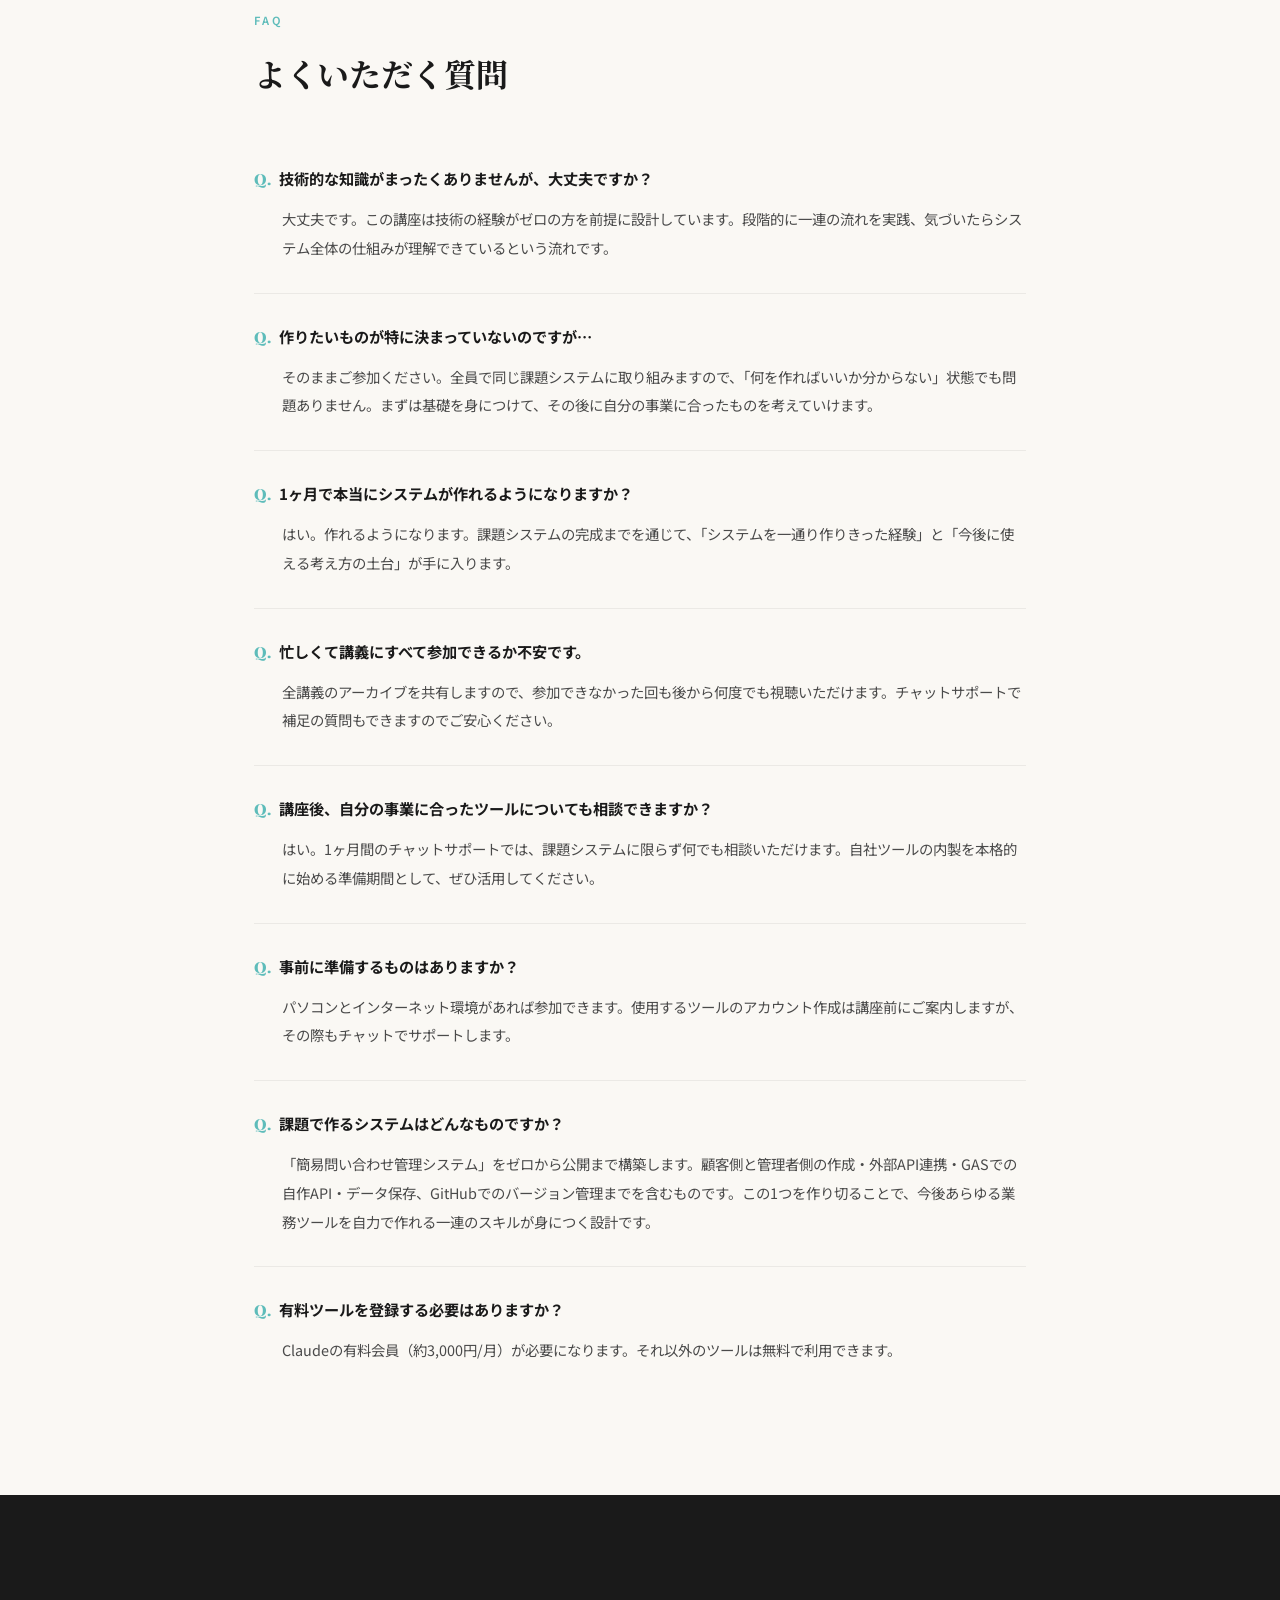
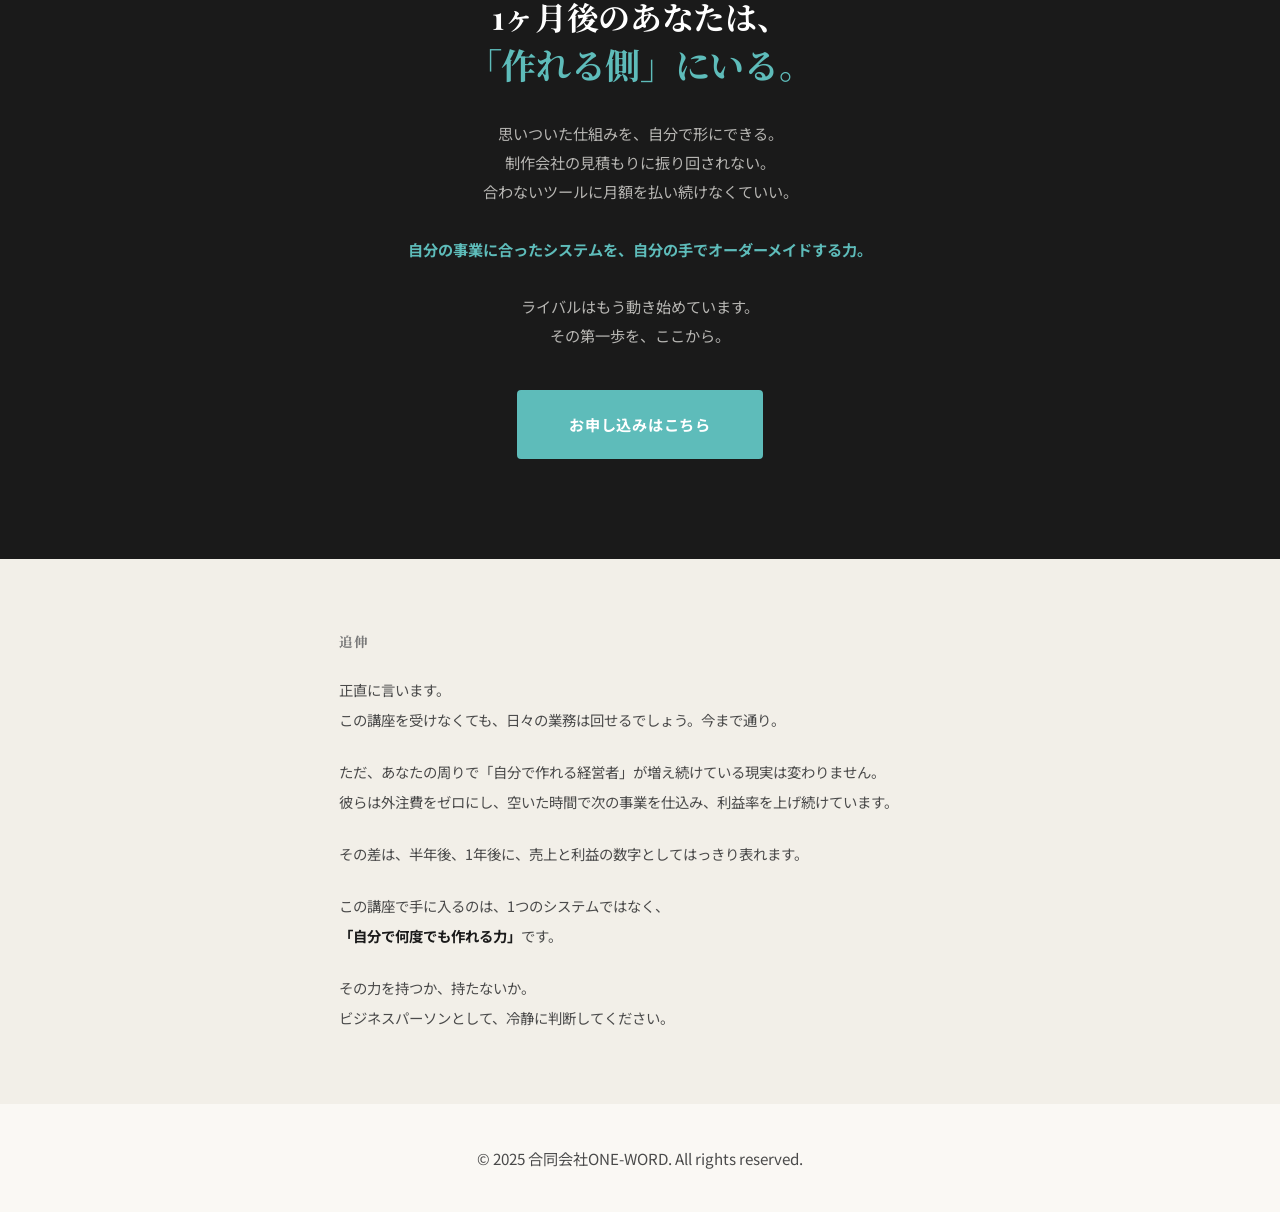
==== commit 737dc3d1: "Change 税別 to 税込 in pricing section Co-Authored-By: Claude Opus 4.6 <noreply@anthropic.com>" ====
--- a/bootcamp-lp.html
+++ b/bootcamp-lp.html
@@ -247,9 +247,9 @@
   <div class="container">
     <span class="label animate">PRICING</span>
     <h2 class="animate">受講料</h2>
-    <div class="pricing__original animate">定価¥200,000（税別）</div>
+    <div class="pricing__original animate">定価¥200,000（税込）</div>
     <div class="pricing__badge animate">残り4社限定 初回モニター価格</div>
-    <div class="pricing__price animate">¥148,000 <span>（税別）</span></div>
+    <div class="pricing__price animate">¥148,000 <span>（税込）</span></div>
     <p class="pricing__note animate">制作会社にシステム開発を依頼すれば、小規模でも300万円。<br>この講座で手に入れるのは、1つのシステムではありません。<br><strong>「自分で何度でも作れる力」そのものです。</strong><br><br>1回の外注費の30分の1で、今後何度でも使えるスキルが手に入ります。</p>
     <a href="https://docs.google.com/forms/d/e/1FAIpQLSeRiAV83-ahXmSRUGzZacNjD_d8bTJrzepeIL0aIa-EX3j33Q/viewform?usp=dialog" target="_blank" class="cta__btn cta__btn--pricing animate">お申し込みはこちら</a>
   </div>
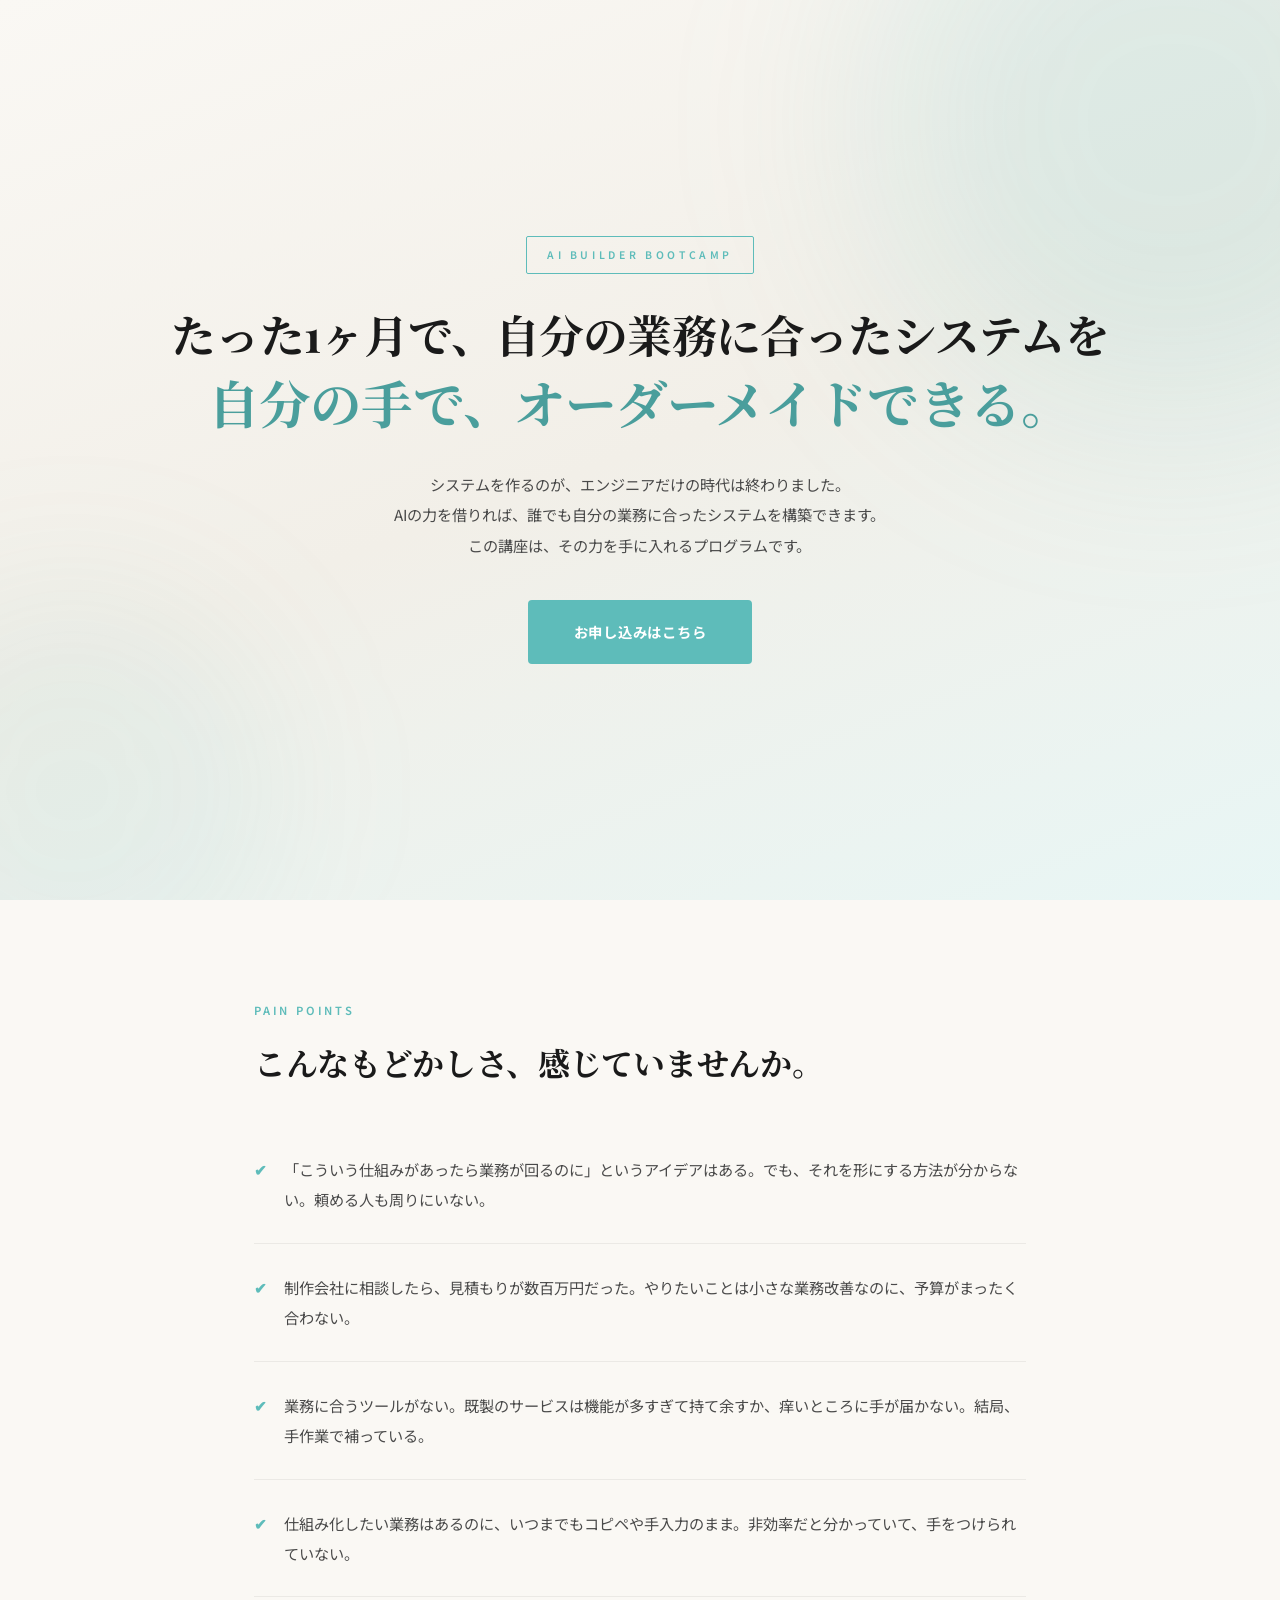
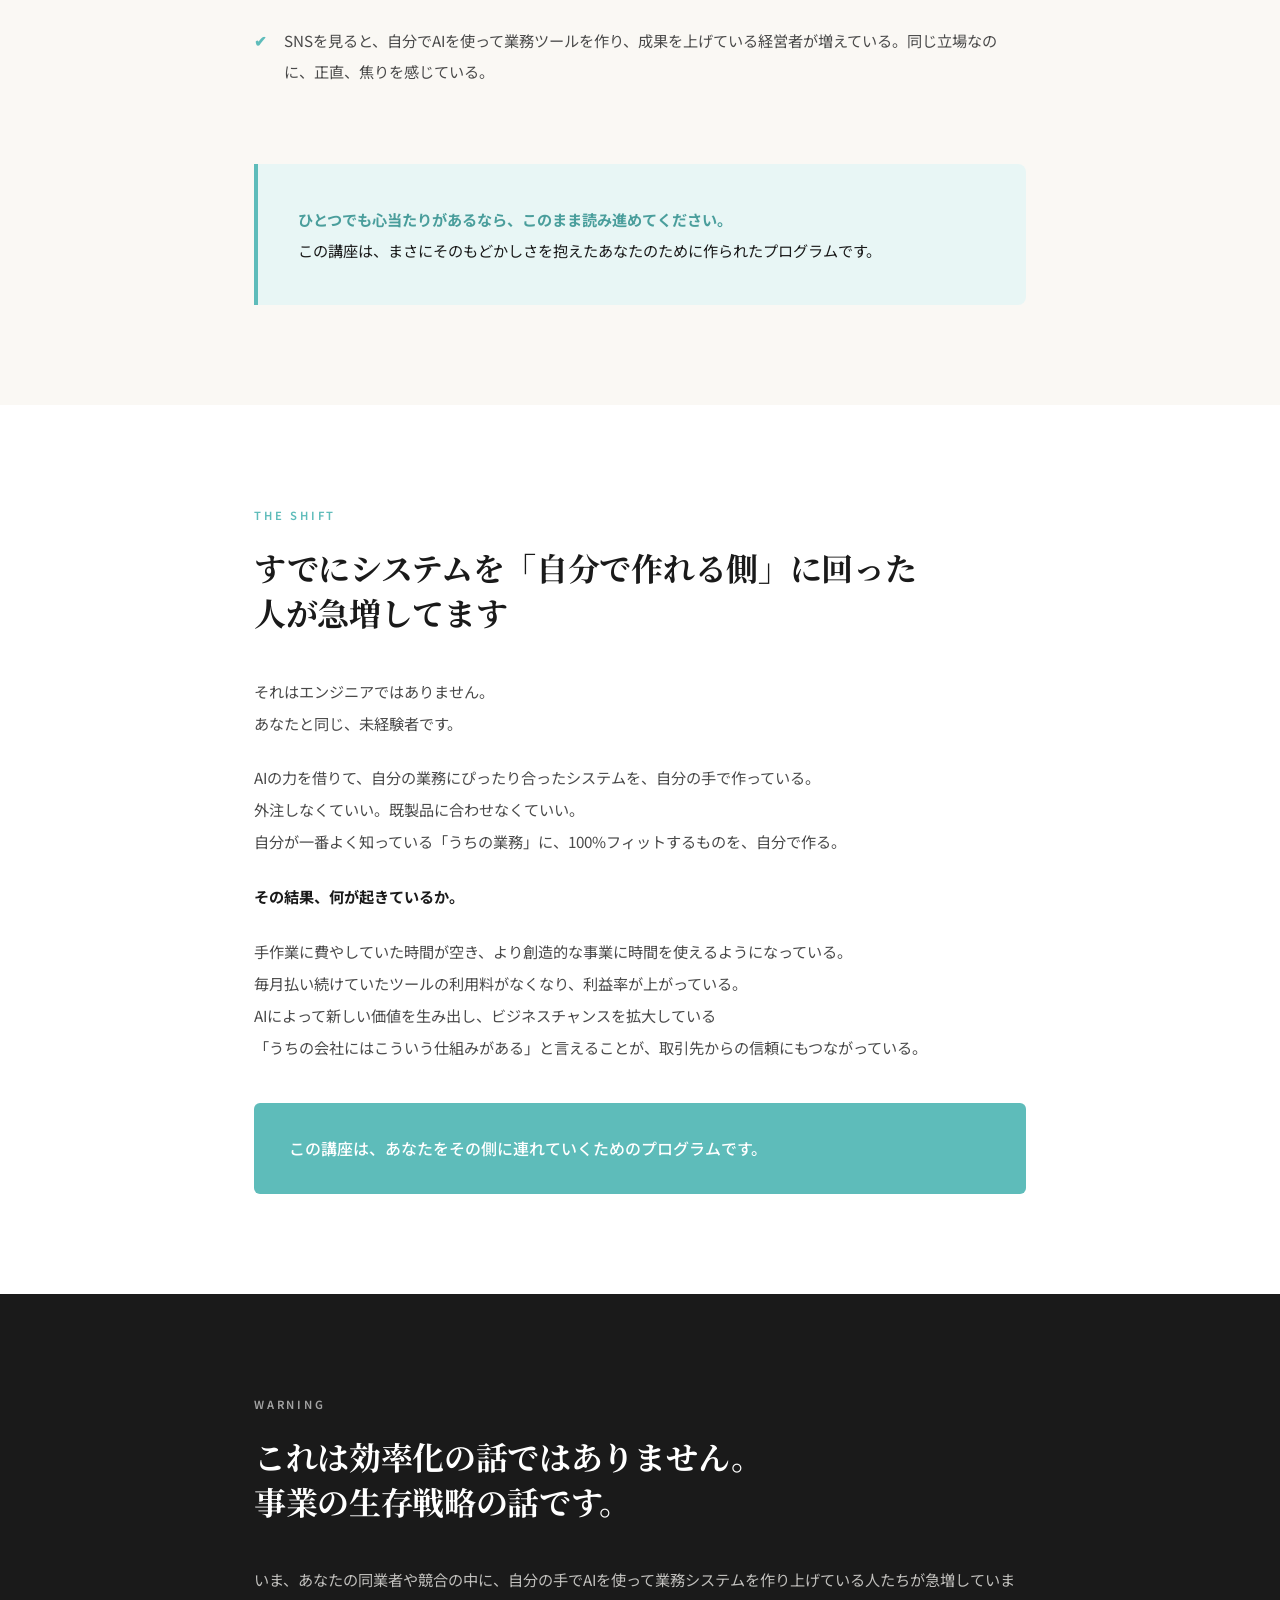
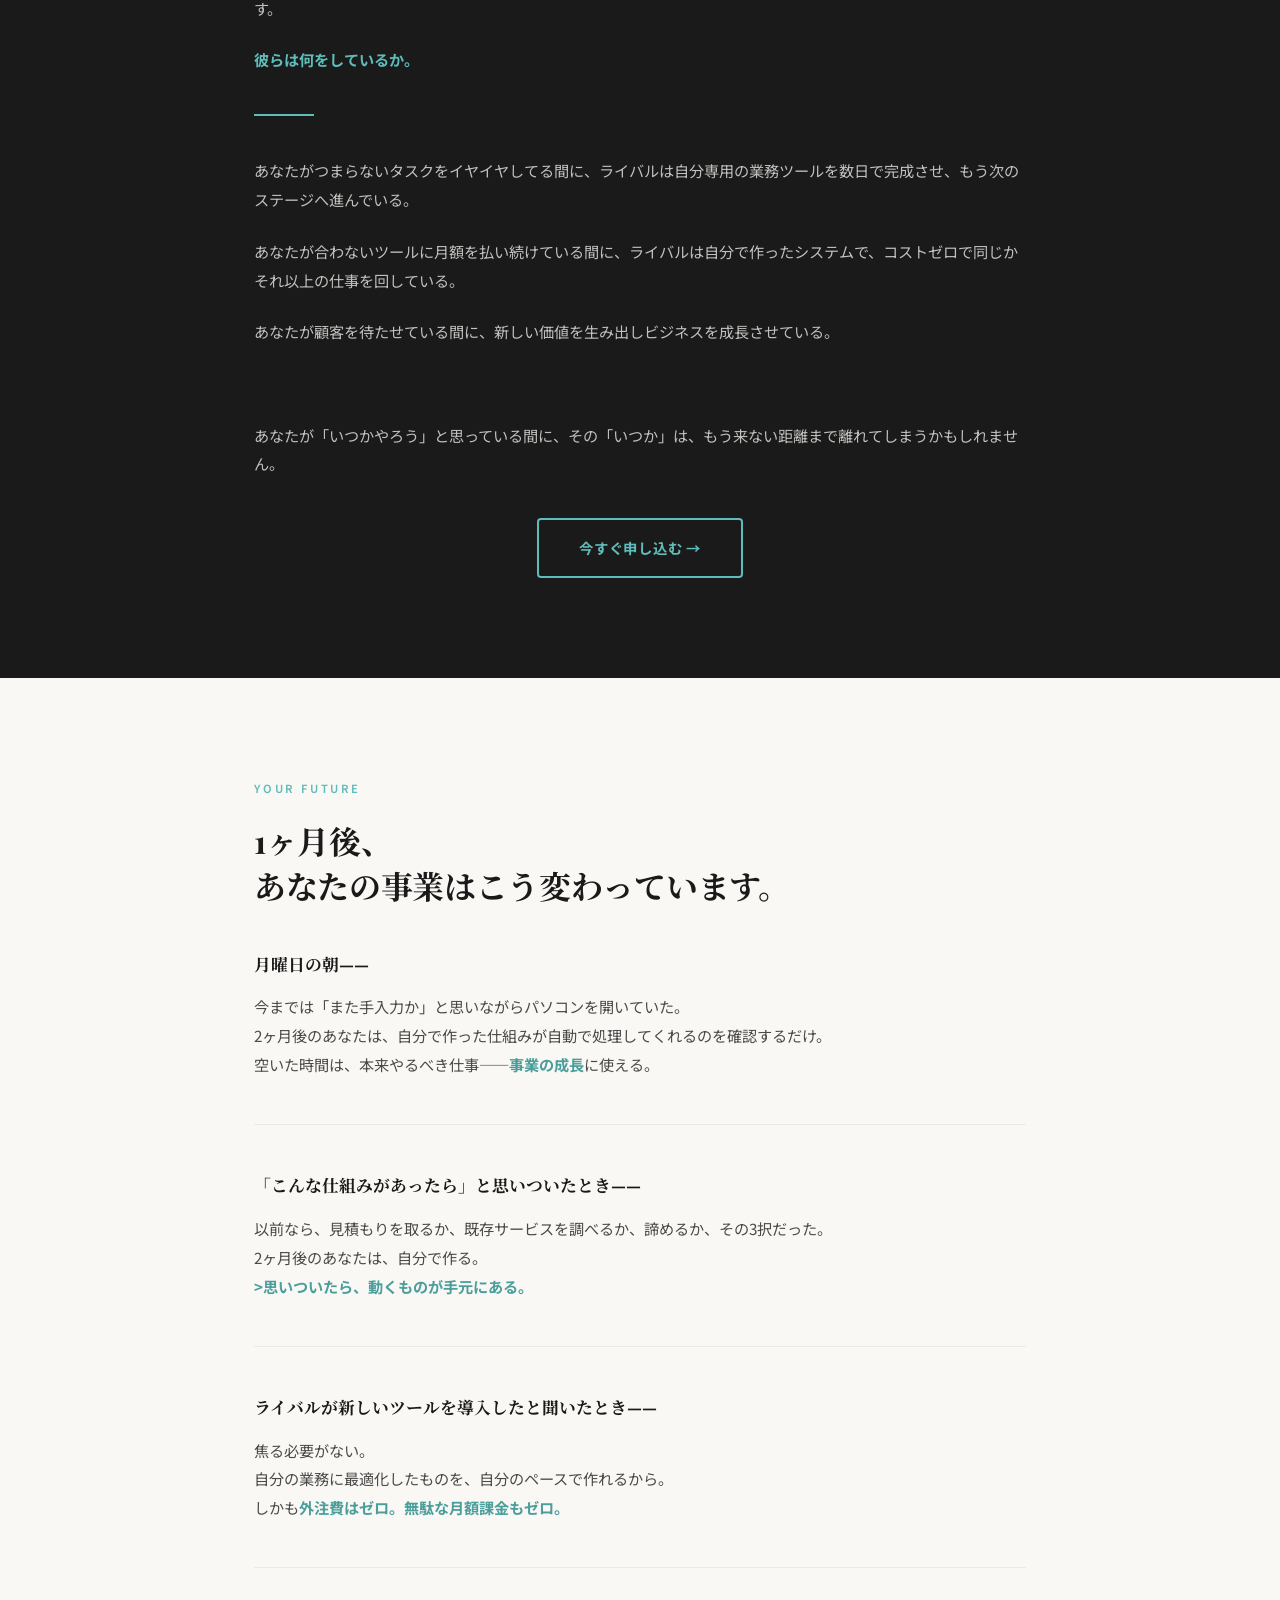
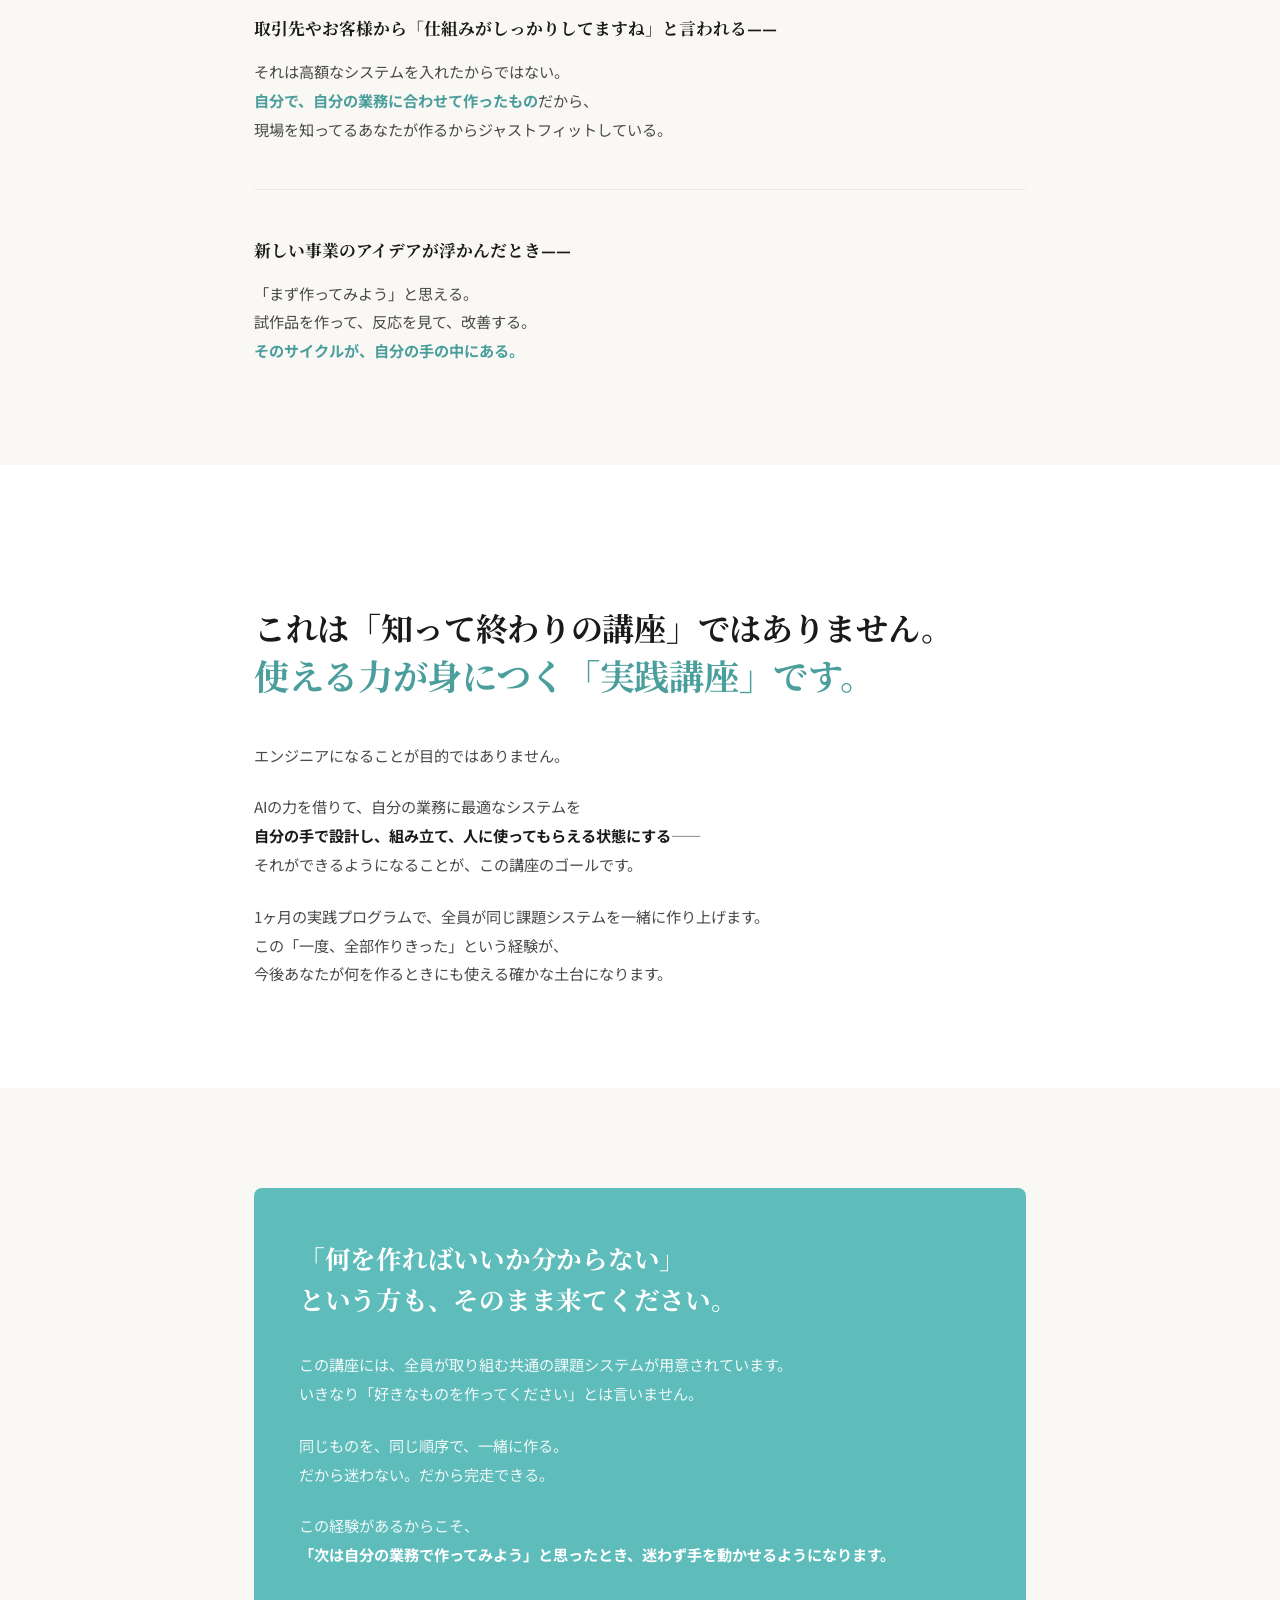
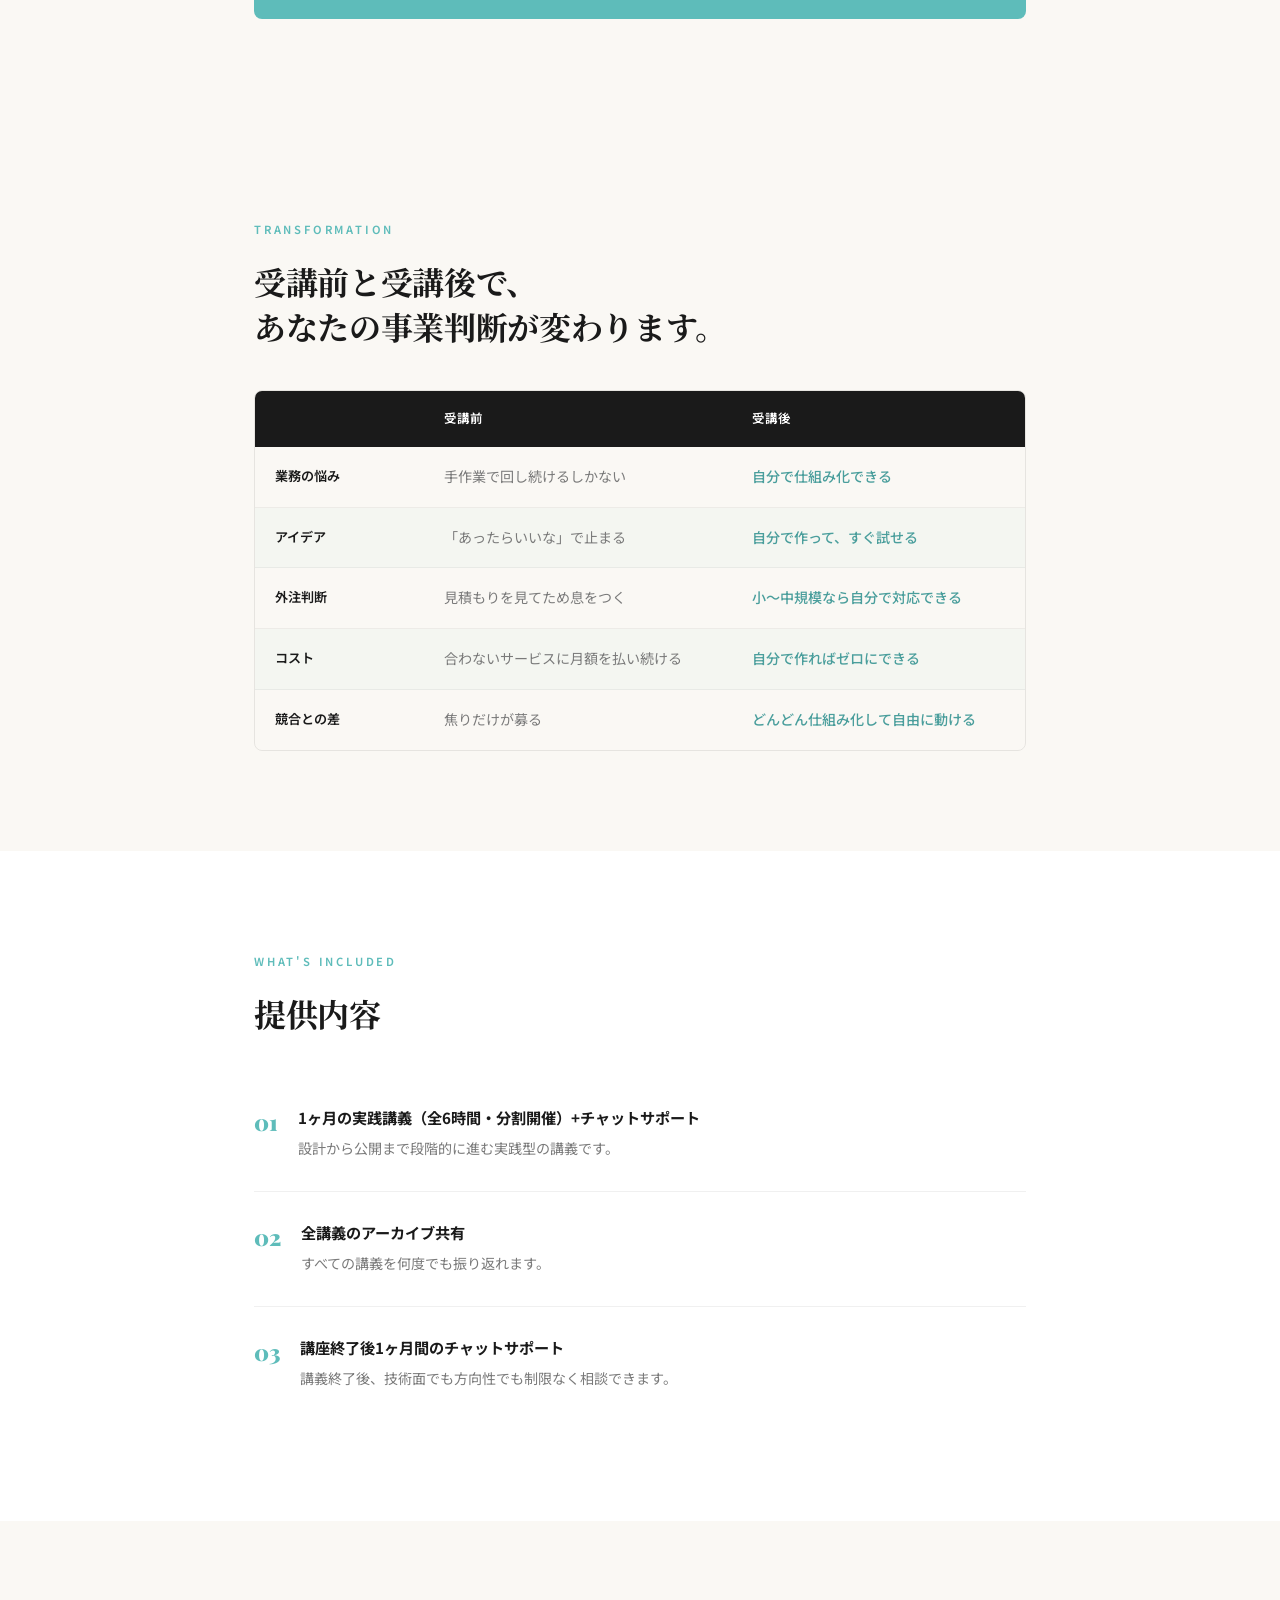
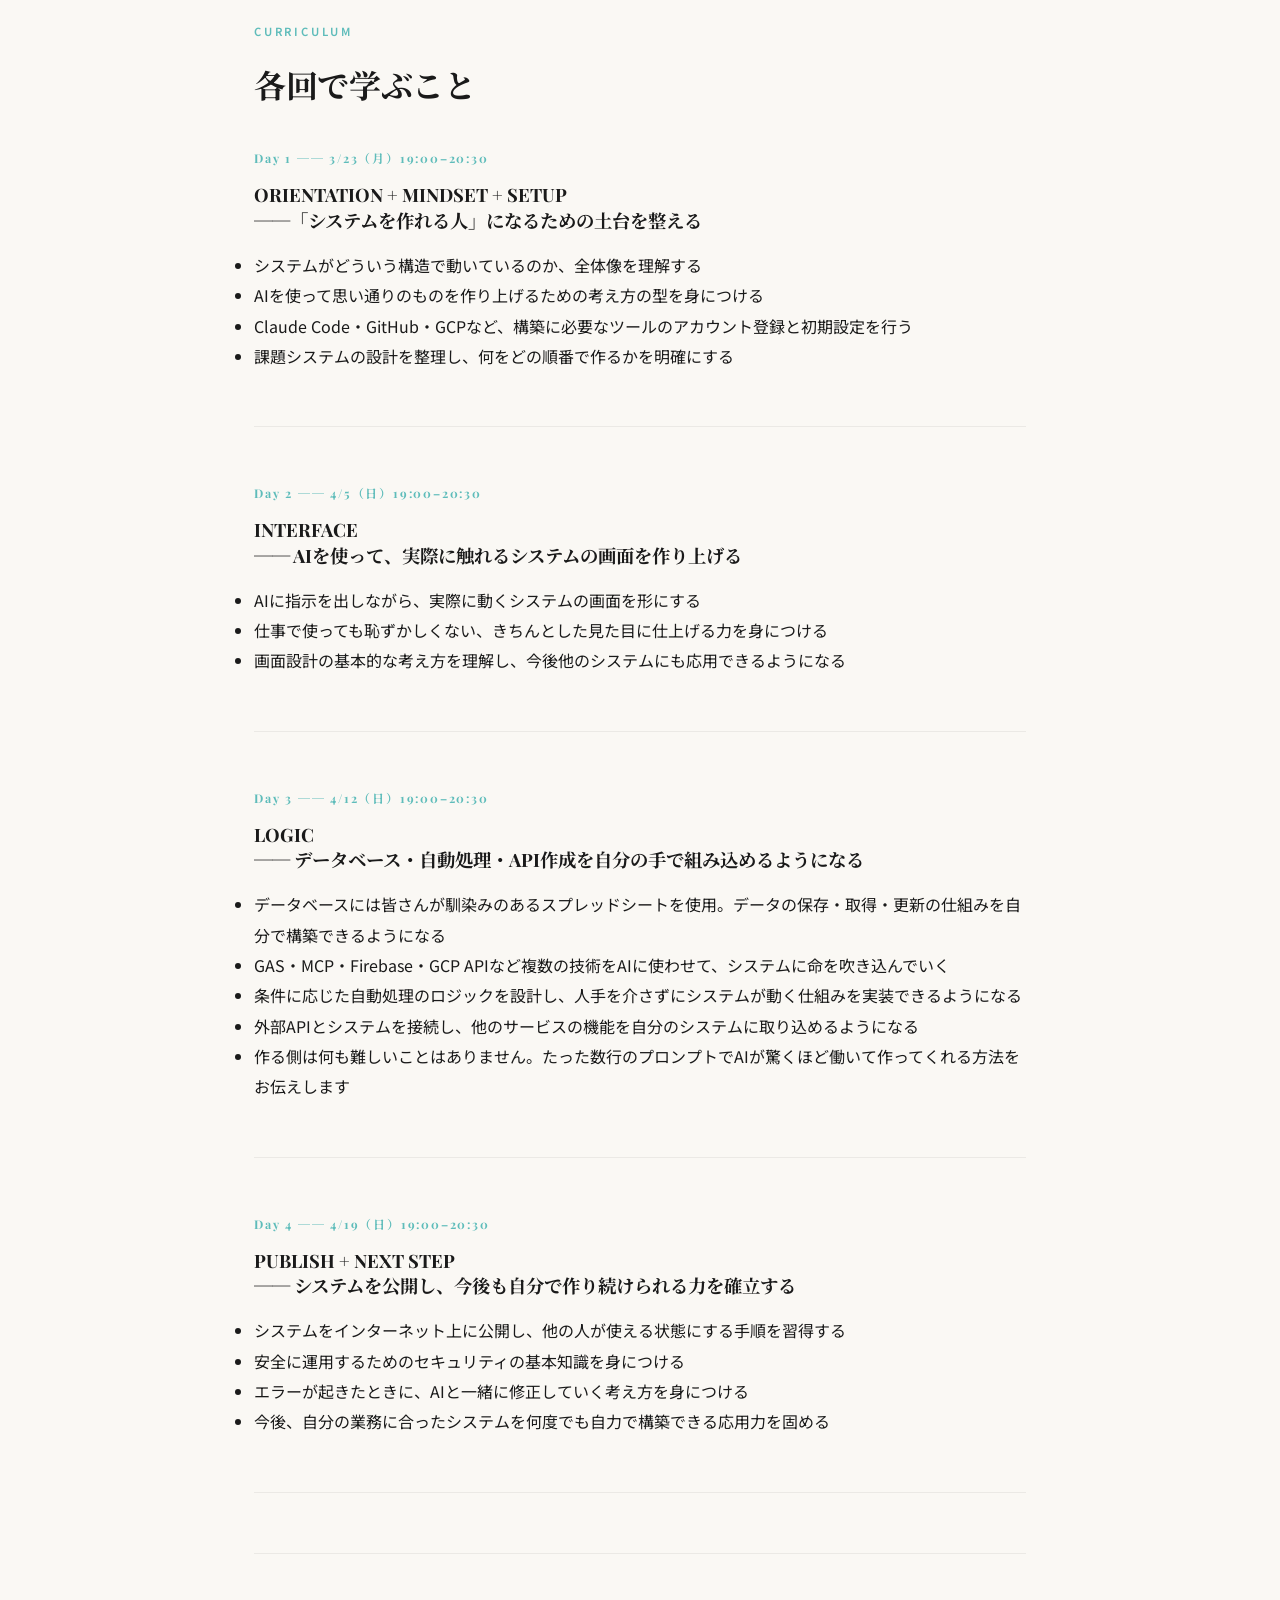
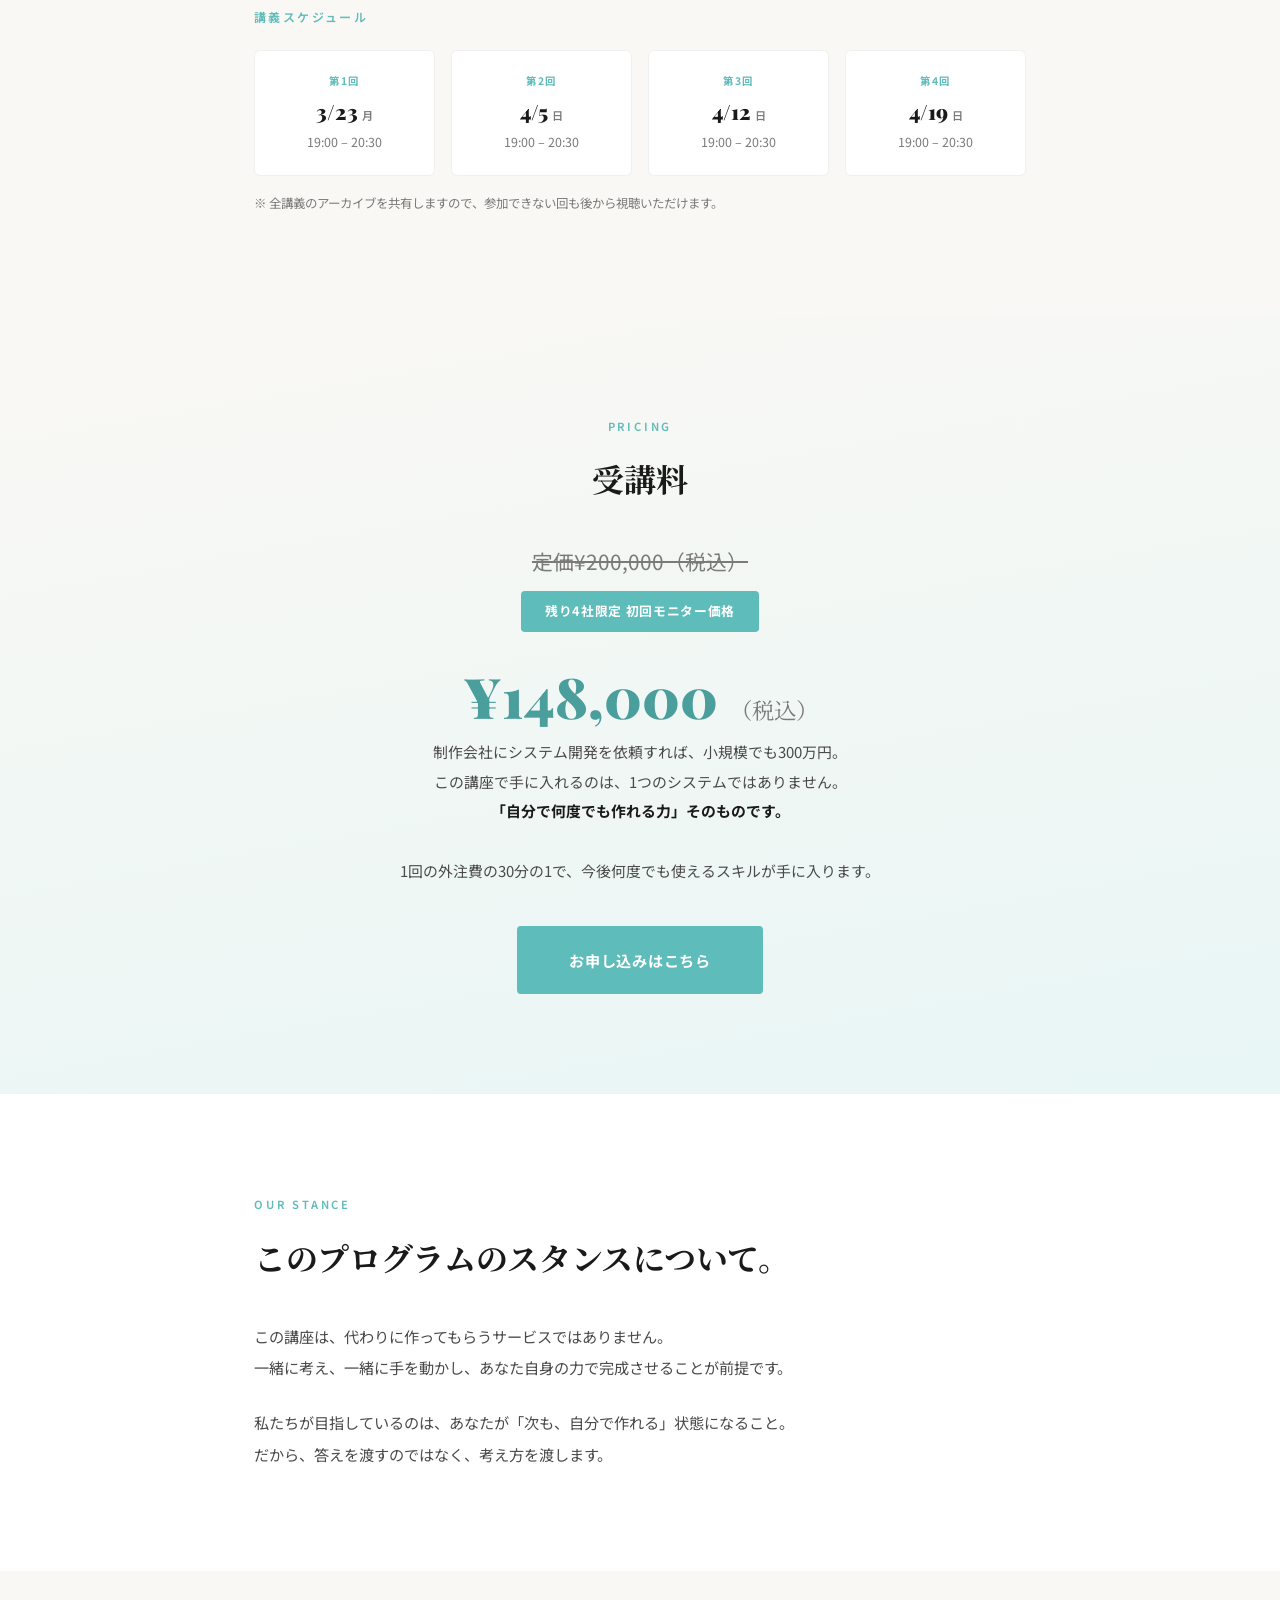
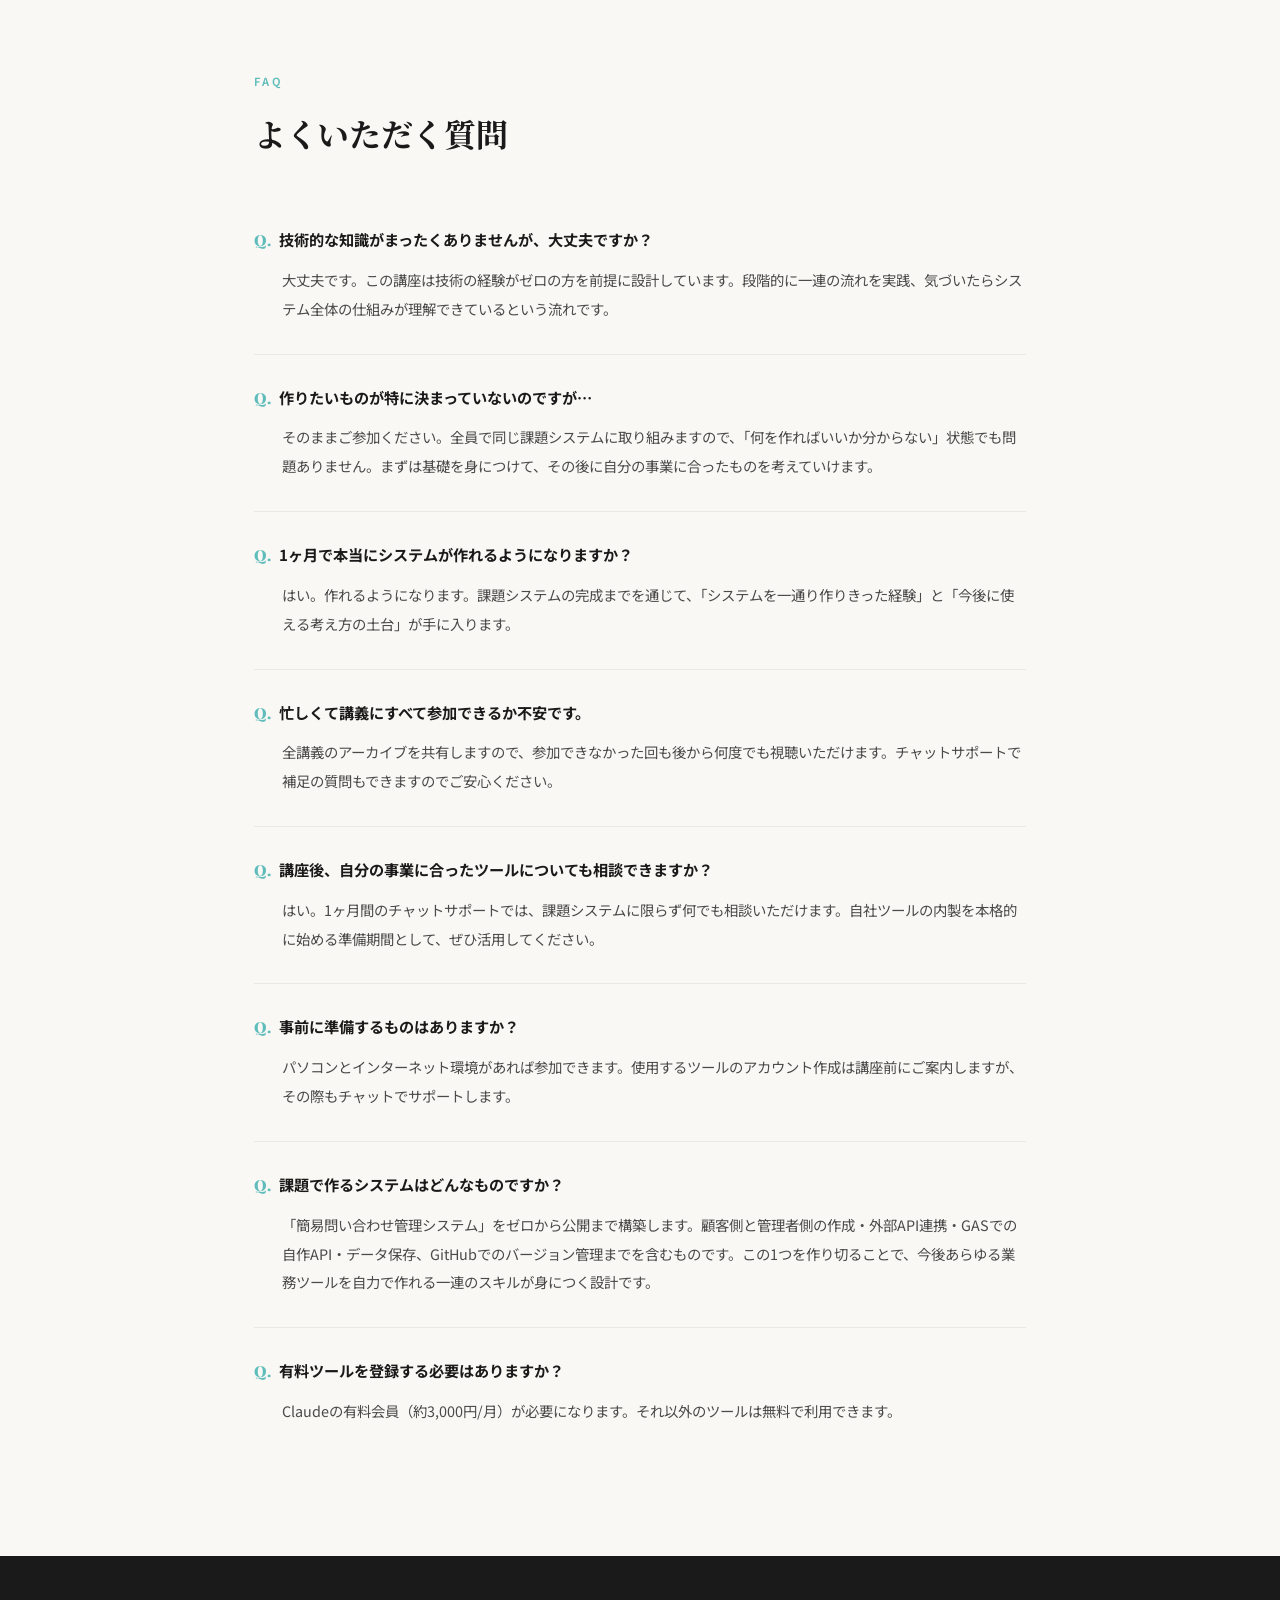
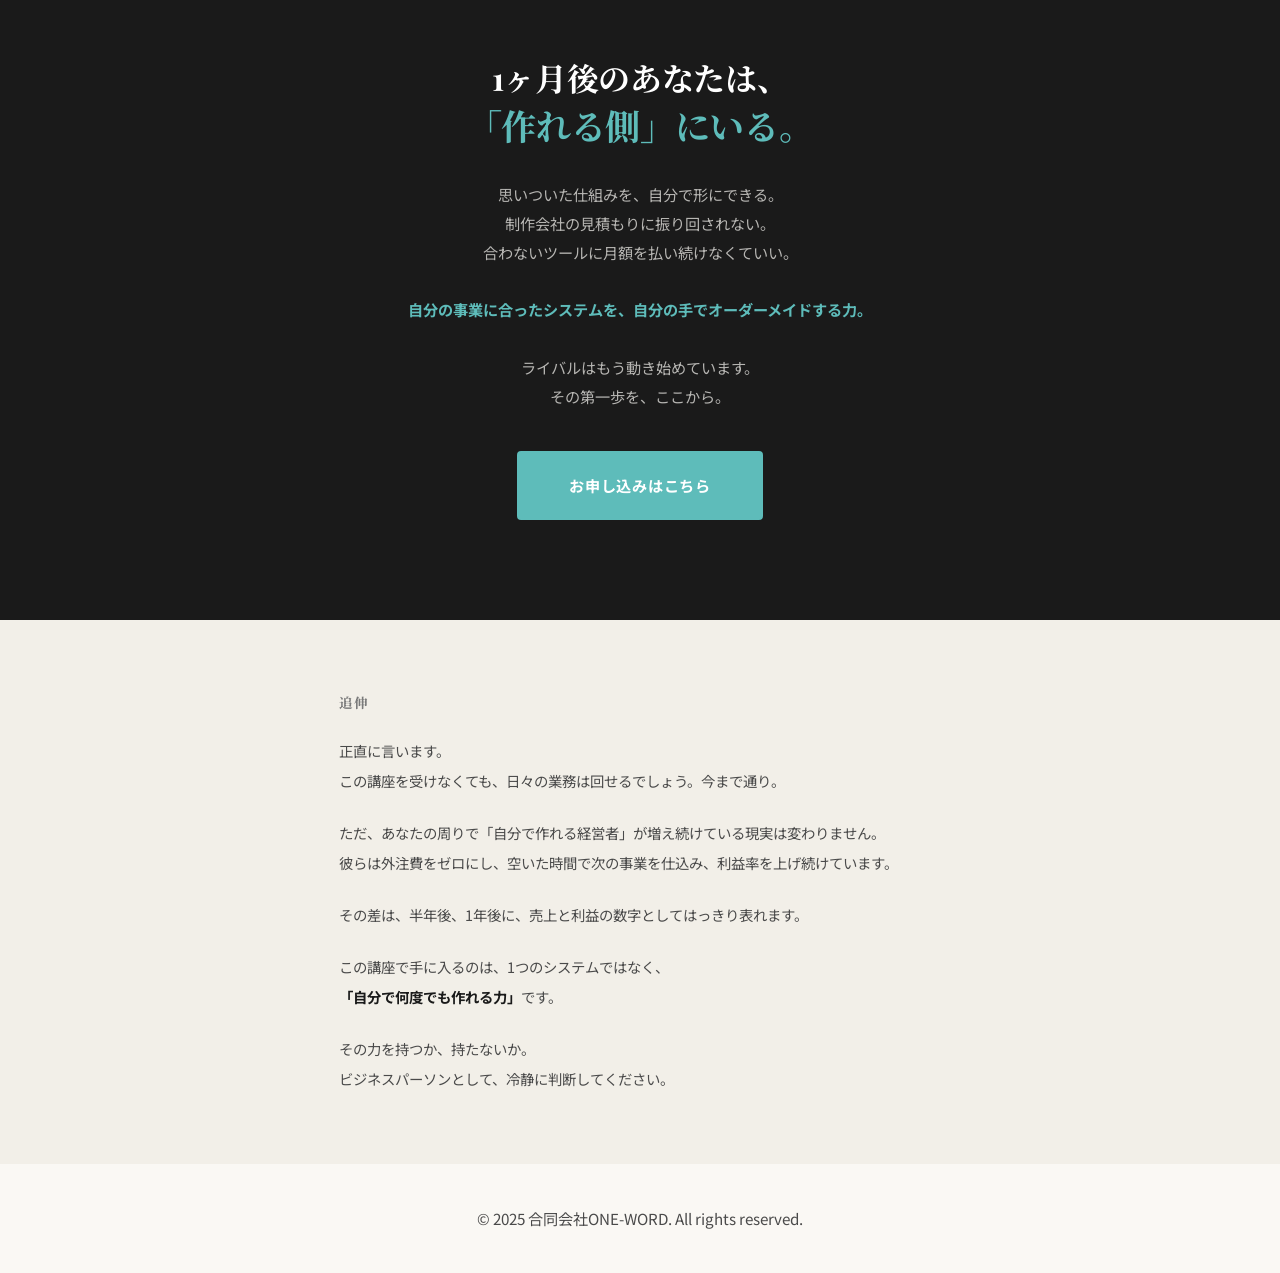
==== commit 207de232: "Update Day 3 curriculum to highlight spreadsheet DB, multiple AI technologies, and ease of use Co-Au" ====
--- a/bootcamp-lp.html
+++ b/bootcamp-lp.html
@@ -194,11 +194,11 @@
       <span class="curriculum__step-num">Day 3 ── 4/12（日）19:00–20:30</span>
       <h3>LOGIC<br>── データベース・自動処理・API作成を自分の手で組み込めるようになる</h3>
       <ul class="curriculum__list">
-        <li>データベースを活用し、データの保存・取得・更新の仕組みを自分で構築できるようになる</li>
-        <li>GAS（Google Apps Script）を使って、自分専用のAPIを作成できるようになる</li>
+        <li>データベースには皆さんが馴染みのあるスプレッドシートを使用。データの保存・取得・更新の仕組みを自分で構築できるようになる</li>
+        <li>GAS・MCP・Firebase・GCP APIなど複数の技術をAIに使わせて、システムに命を吹き込んでいく</li>
         <li>条件に応じた自動処理のロジックを設計し、人手を介さずにシステムが動く仕組みを実装できるようになる</li>
         <li>外部APIとシステムを接続し、他のサービスの機能を自分のシステムに取り込めるようになる</li>
-        <li>画面と裏側を連動させ、「本当に使える業務システム」として完成させる力を身につける</li>
+        <li>作る側は何も難しいことはありません。たった数行のプロンプトでAIが驚くほど働いて作ってくれる方法をお伝えします</li>
       </ul>
     </div>
 
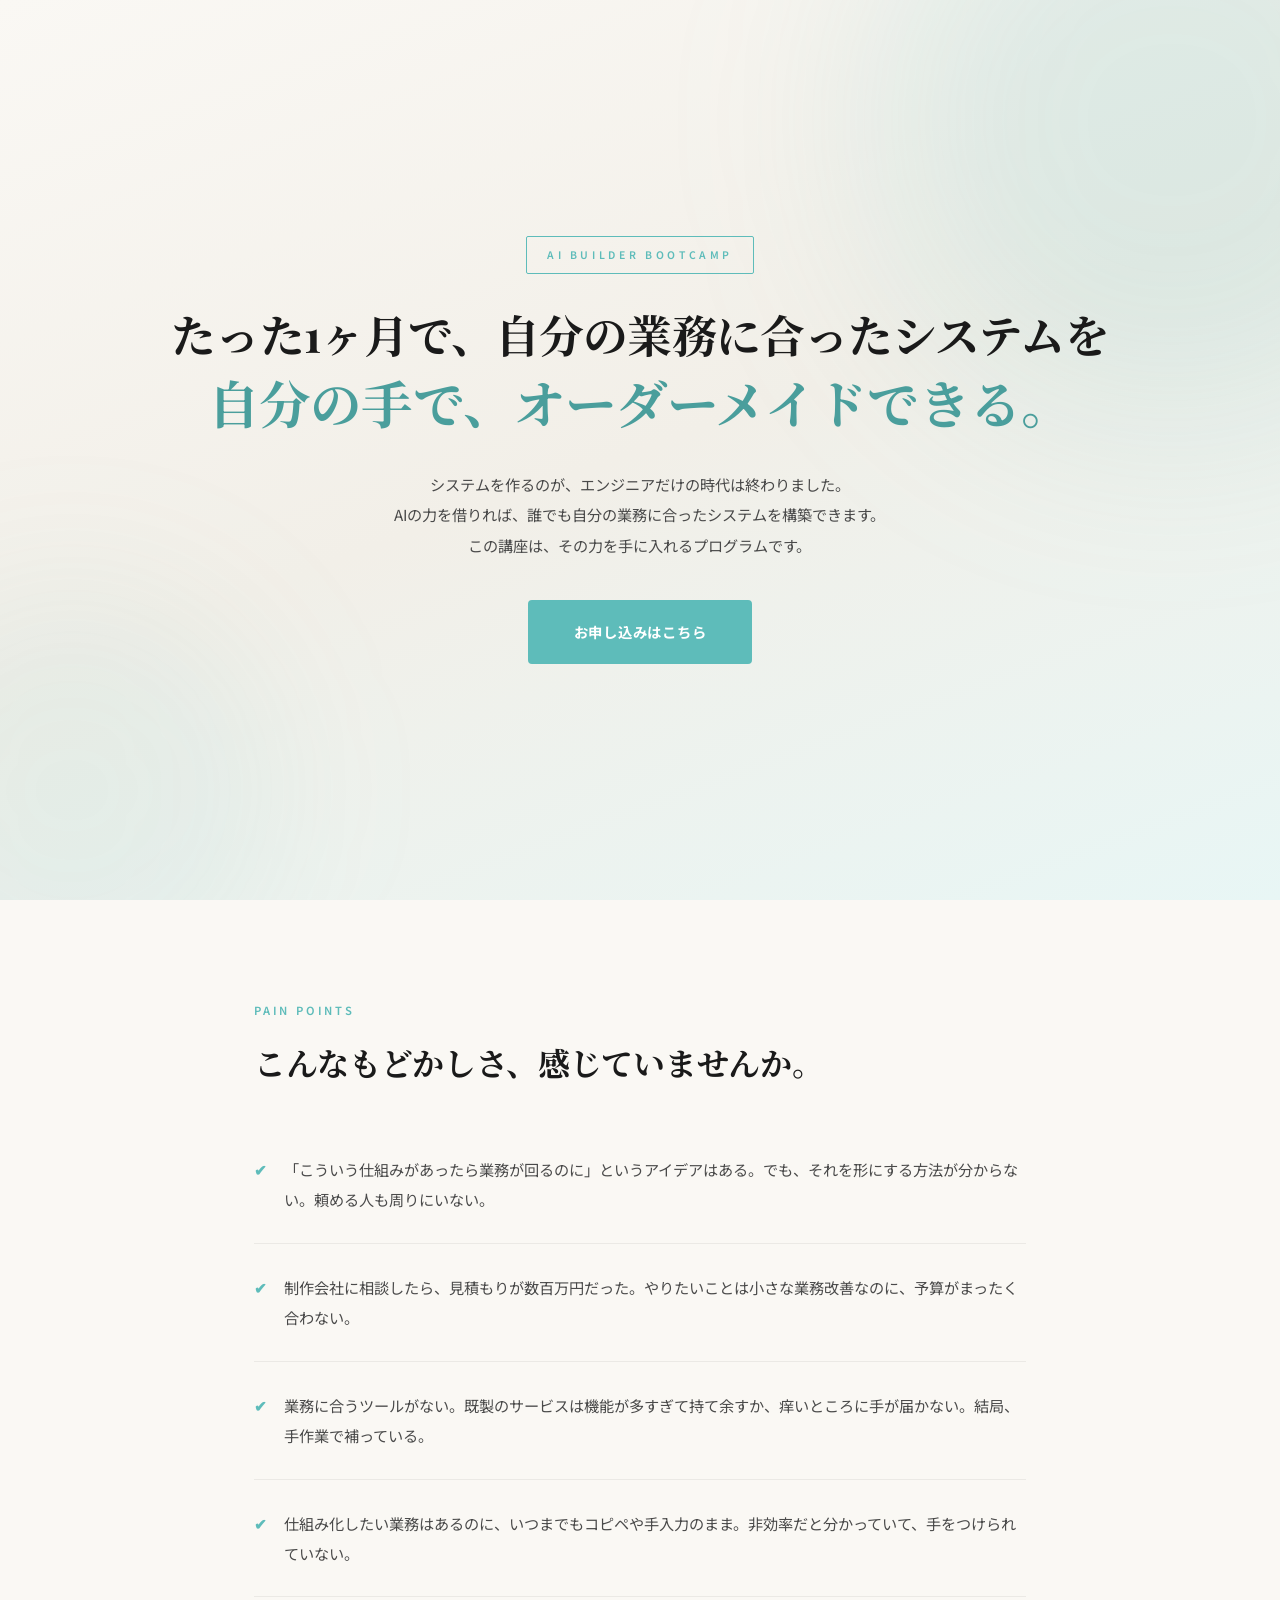
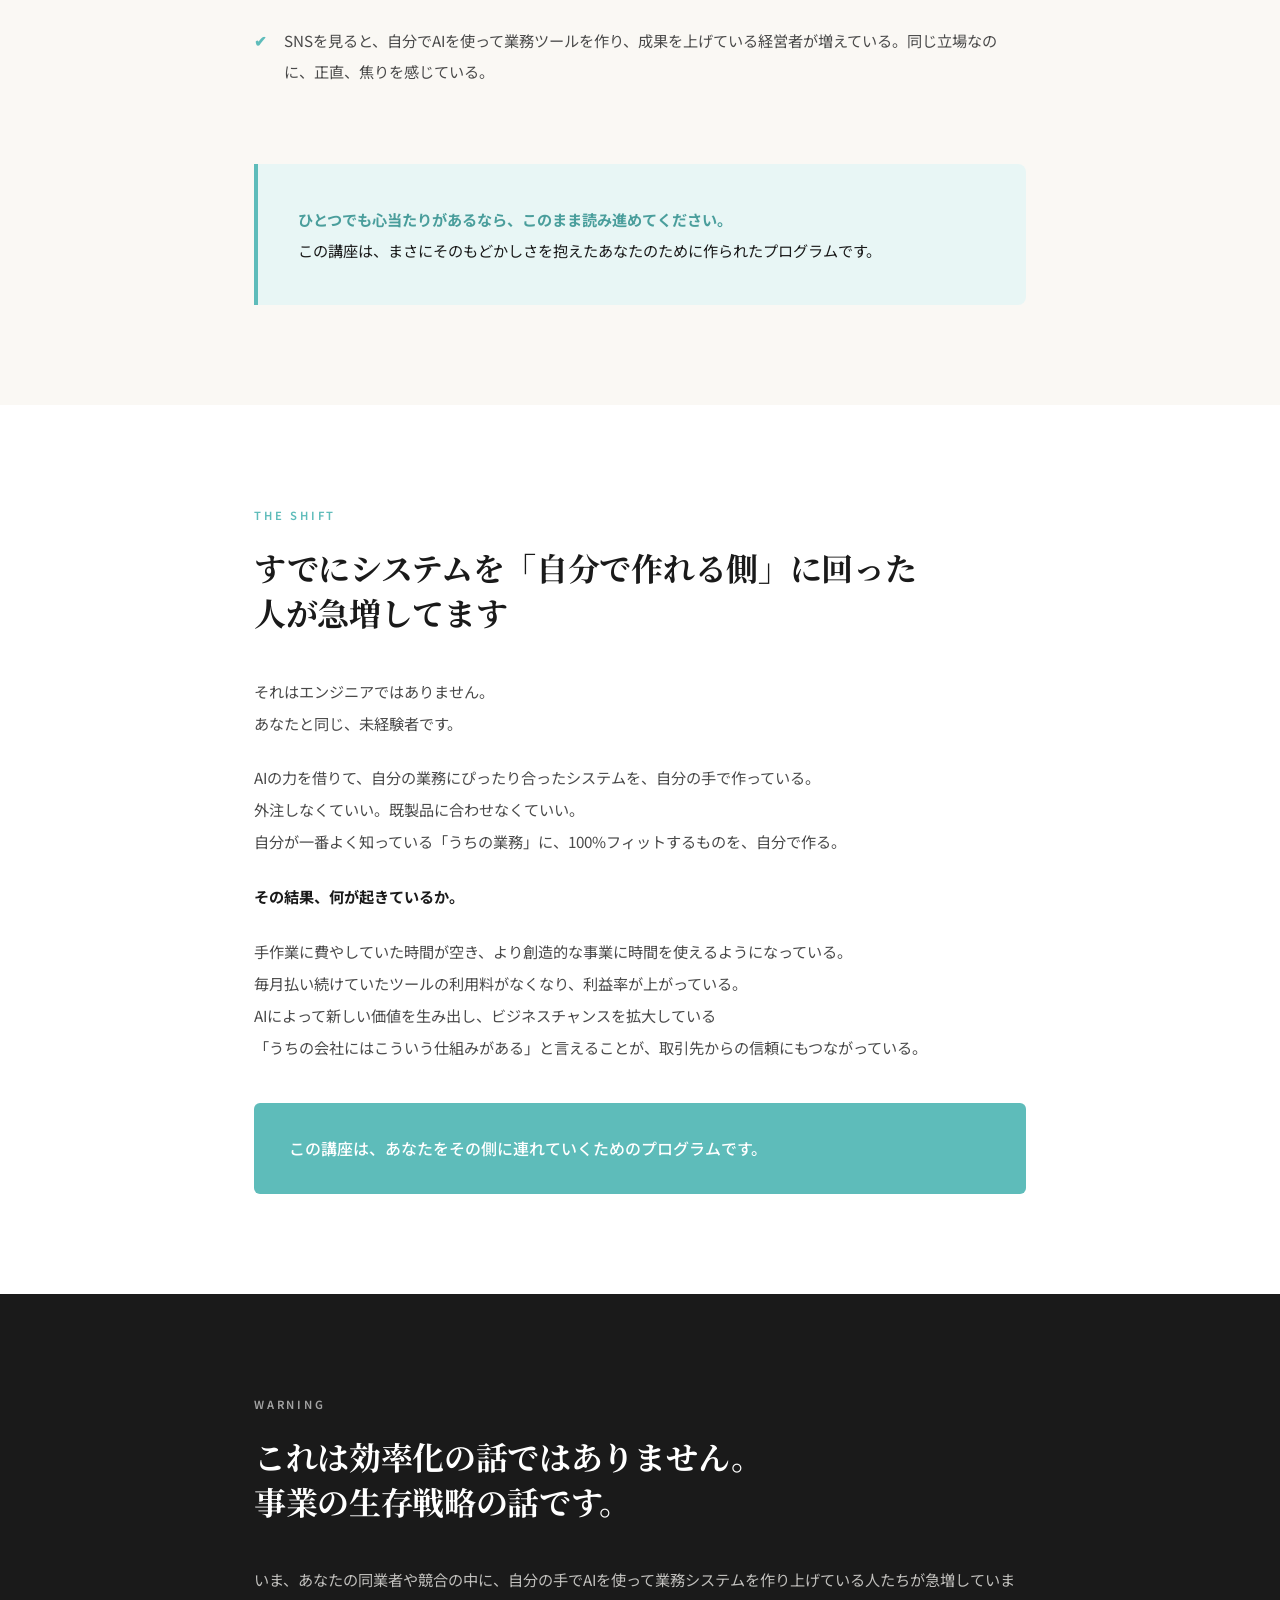
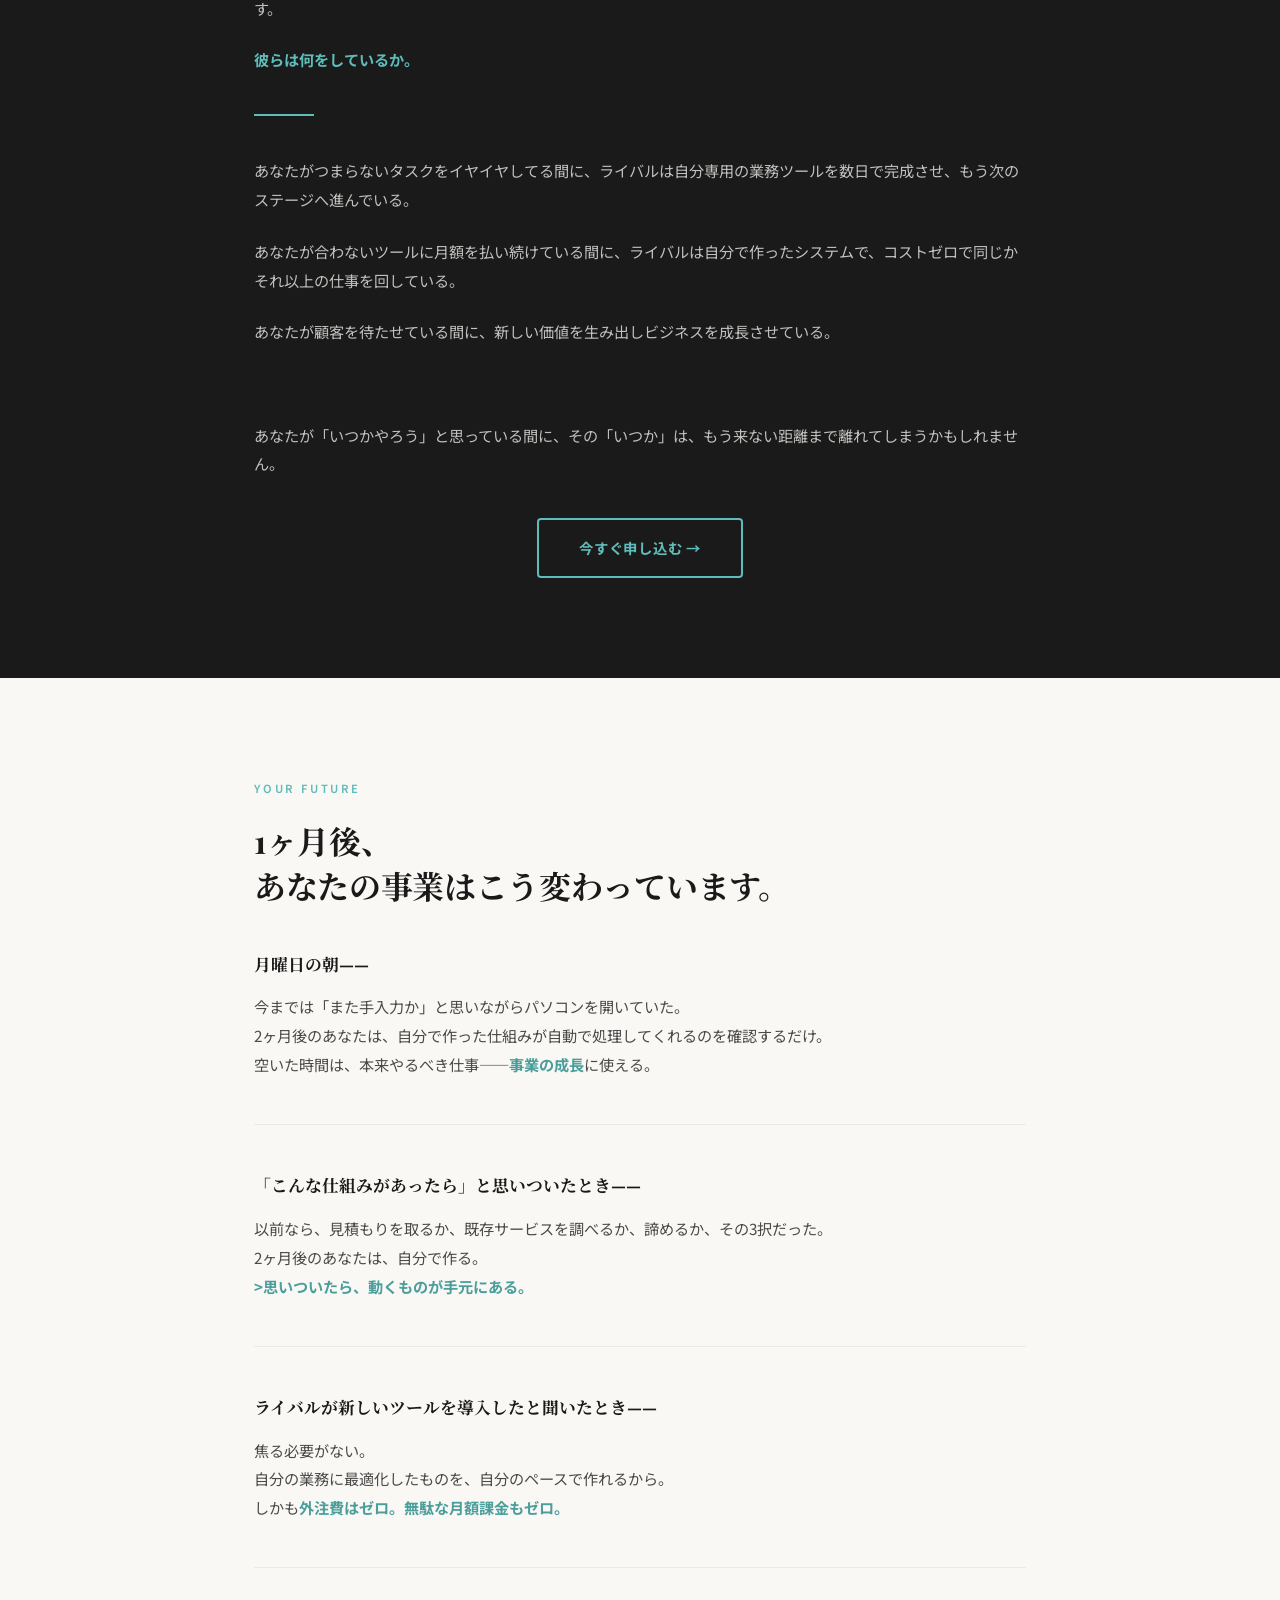
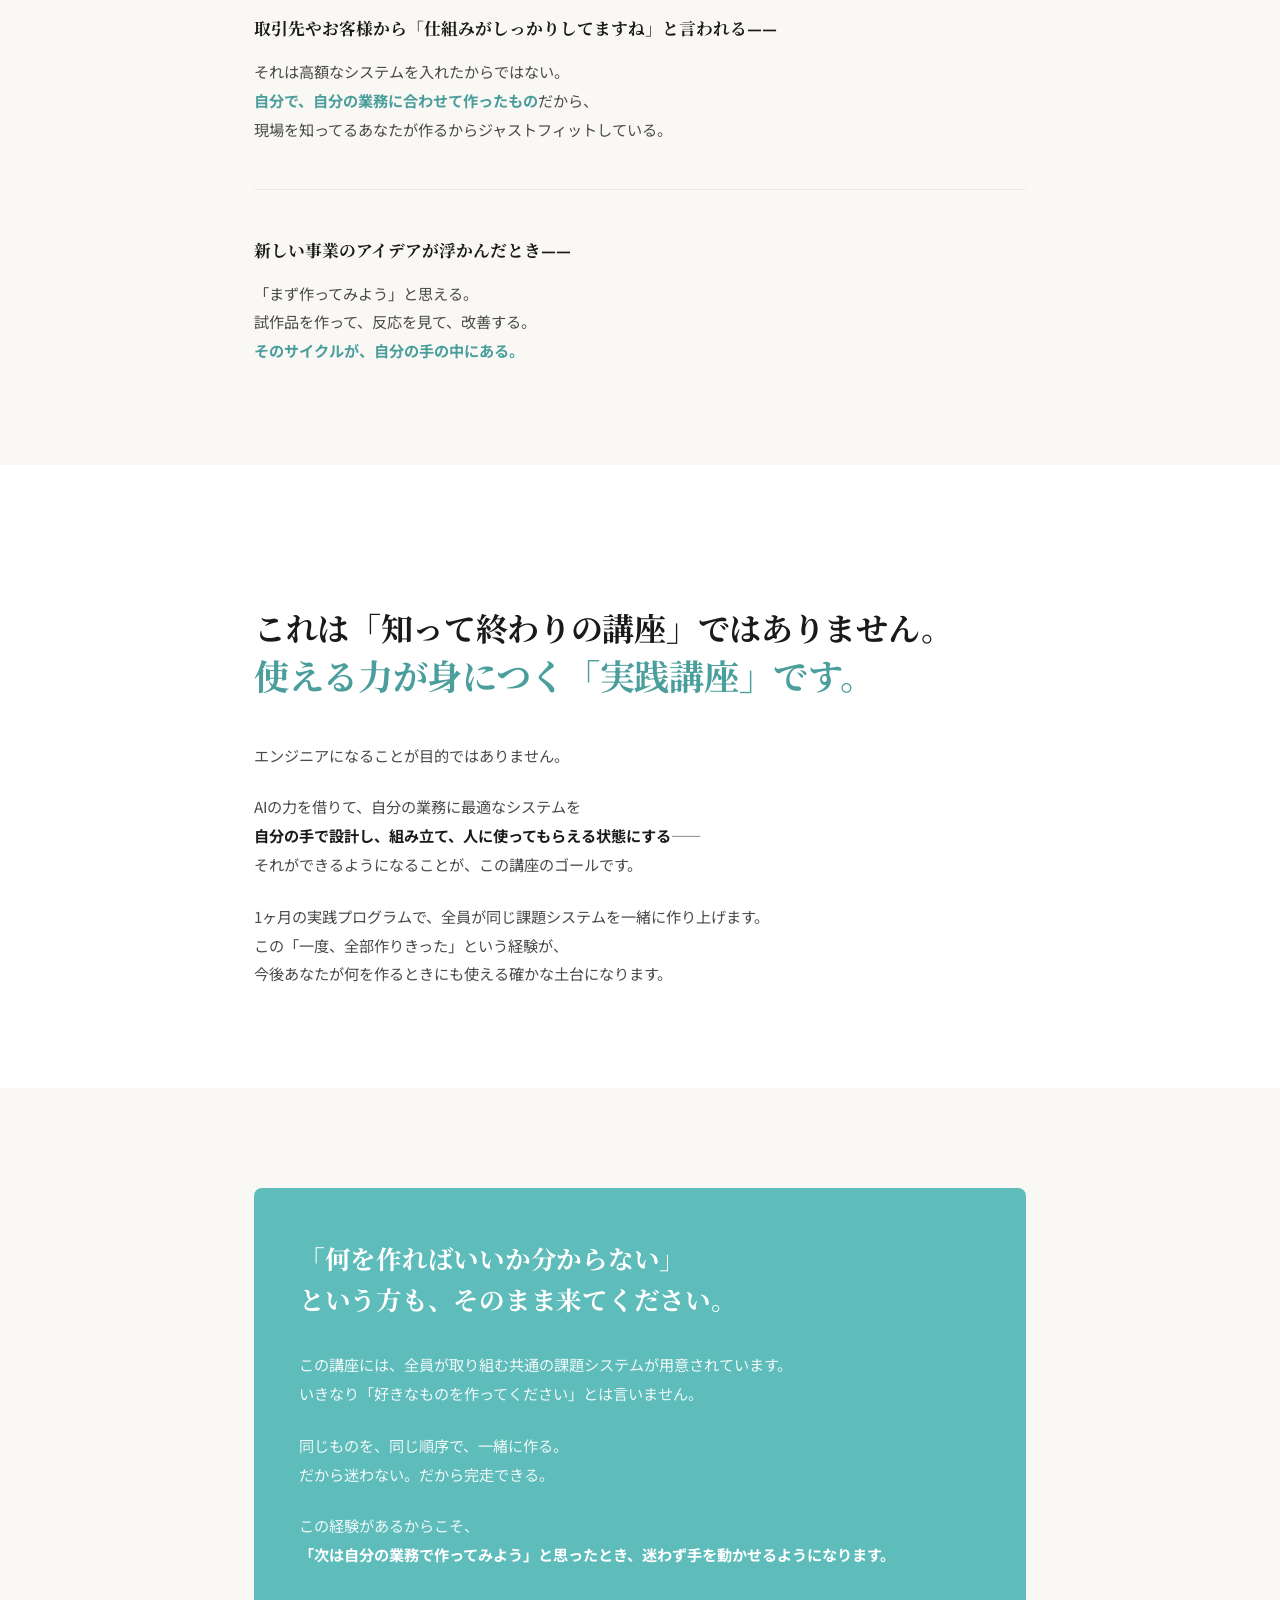
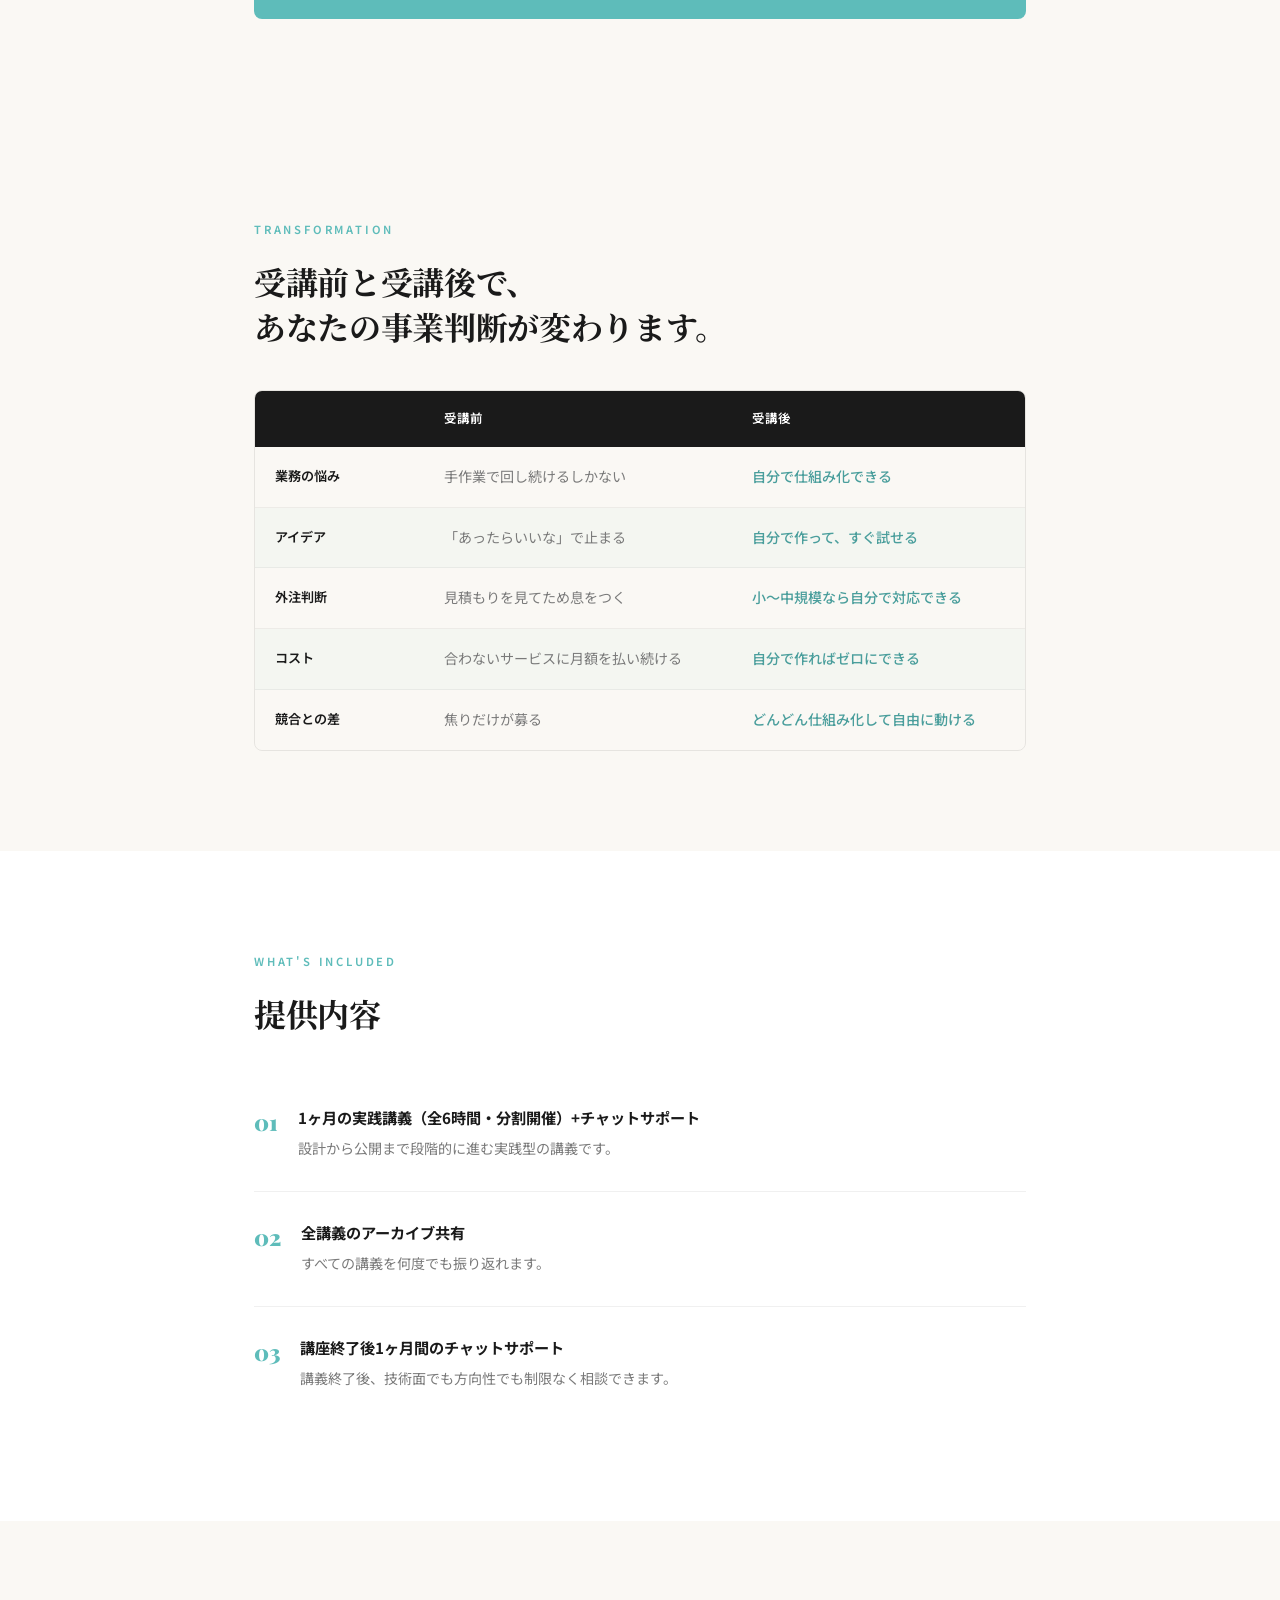
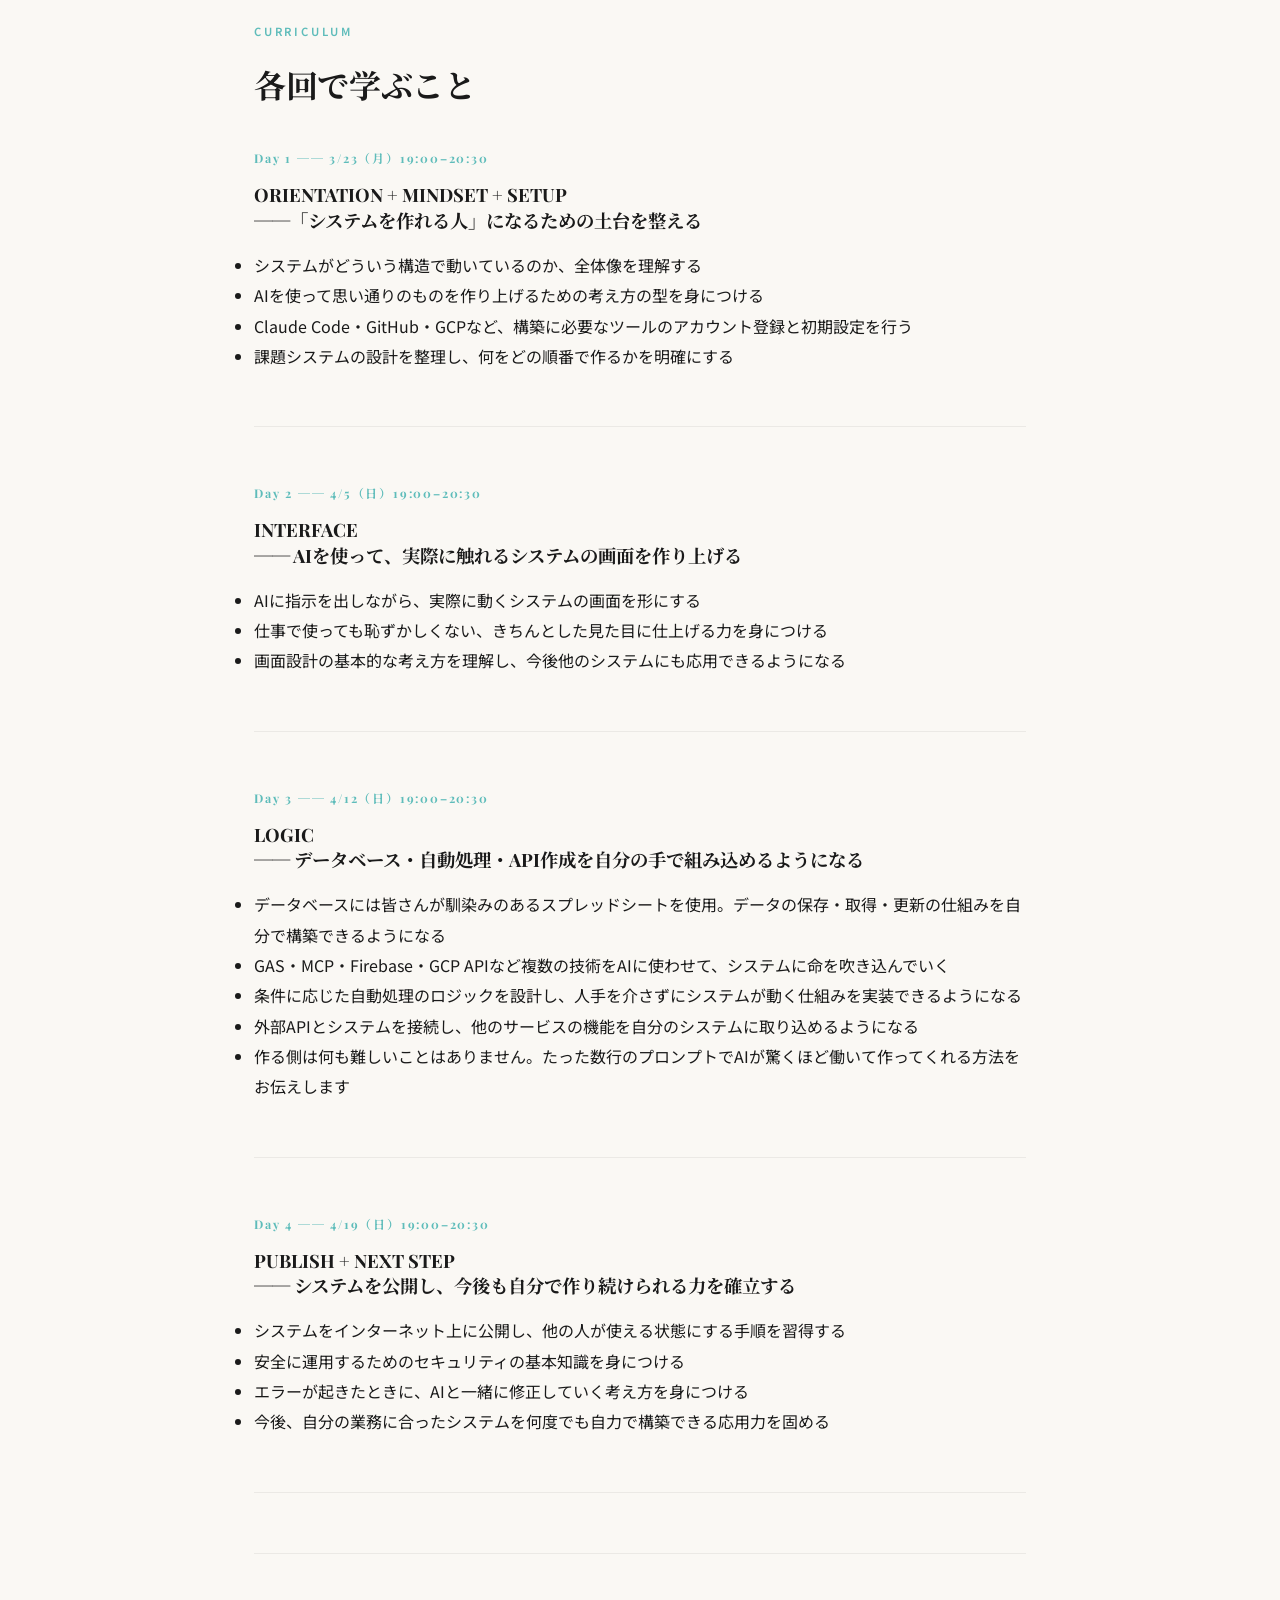
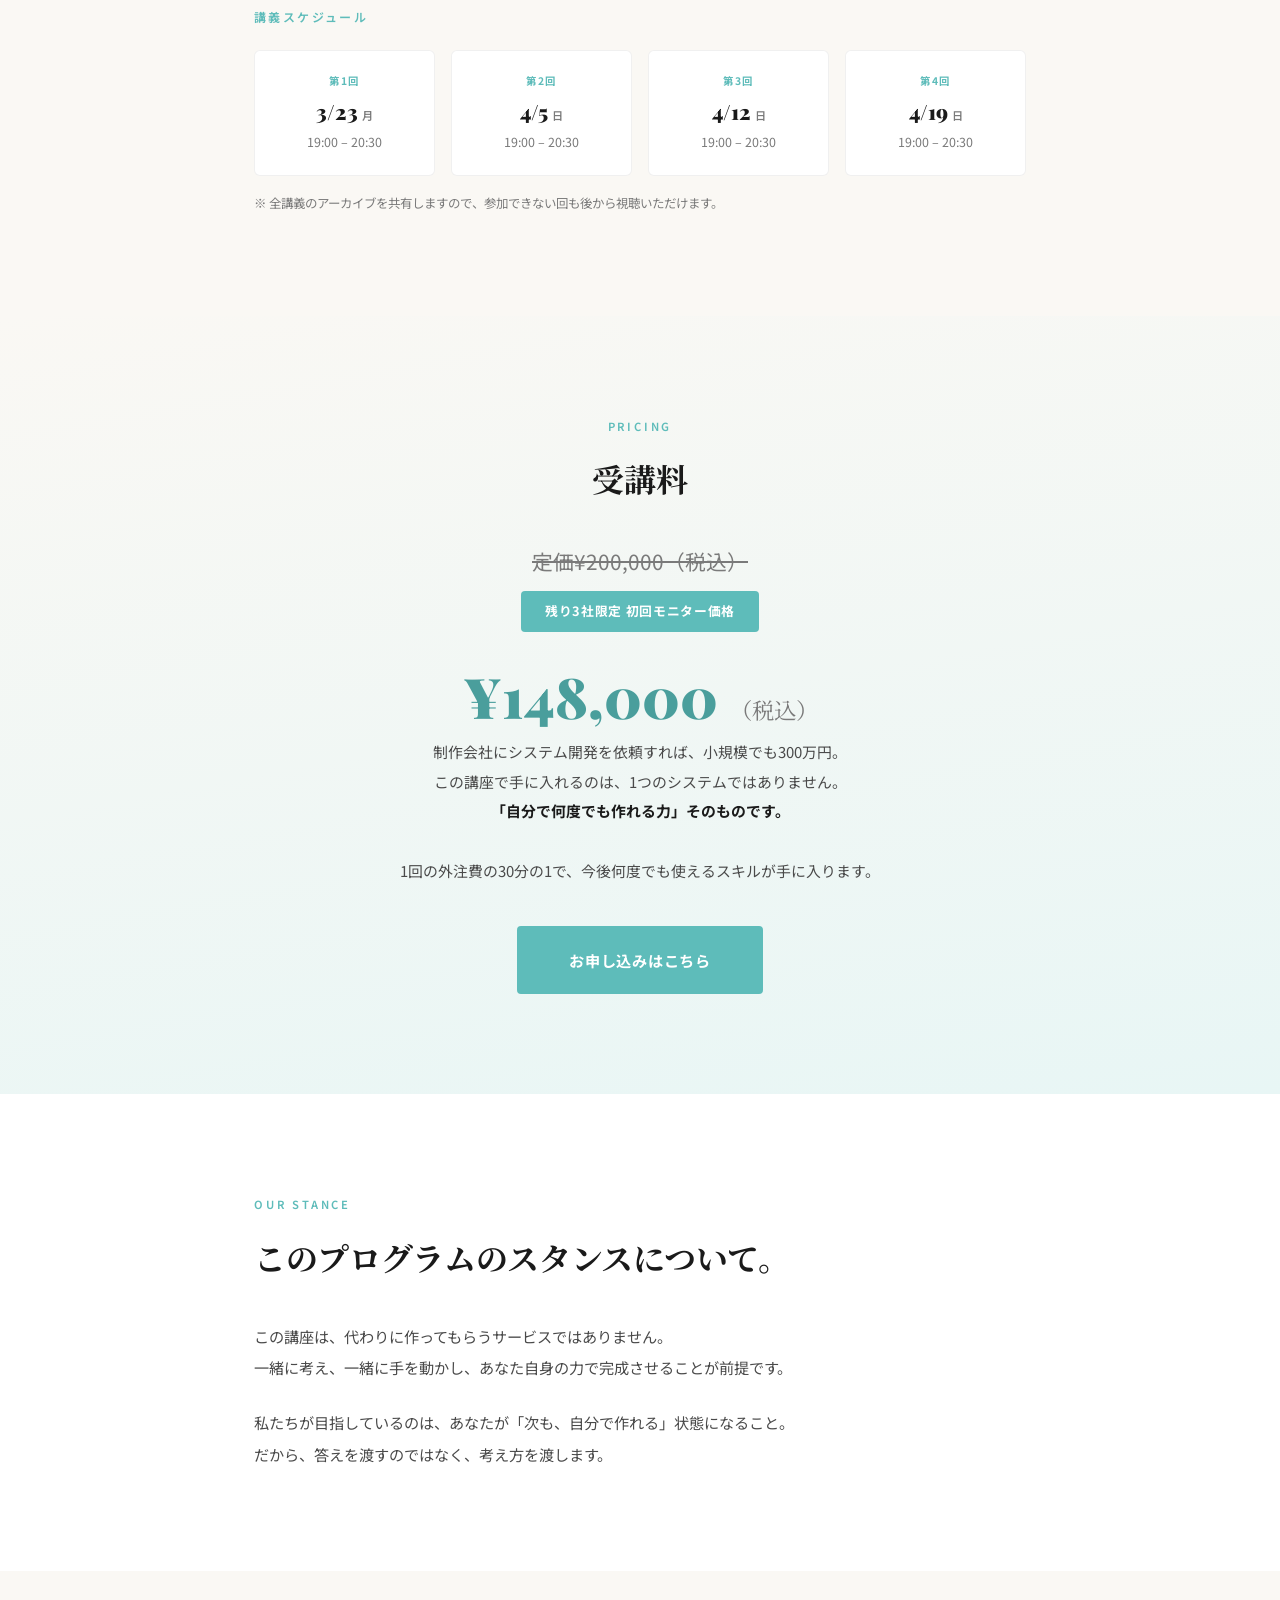
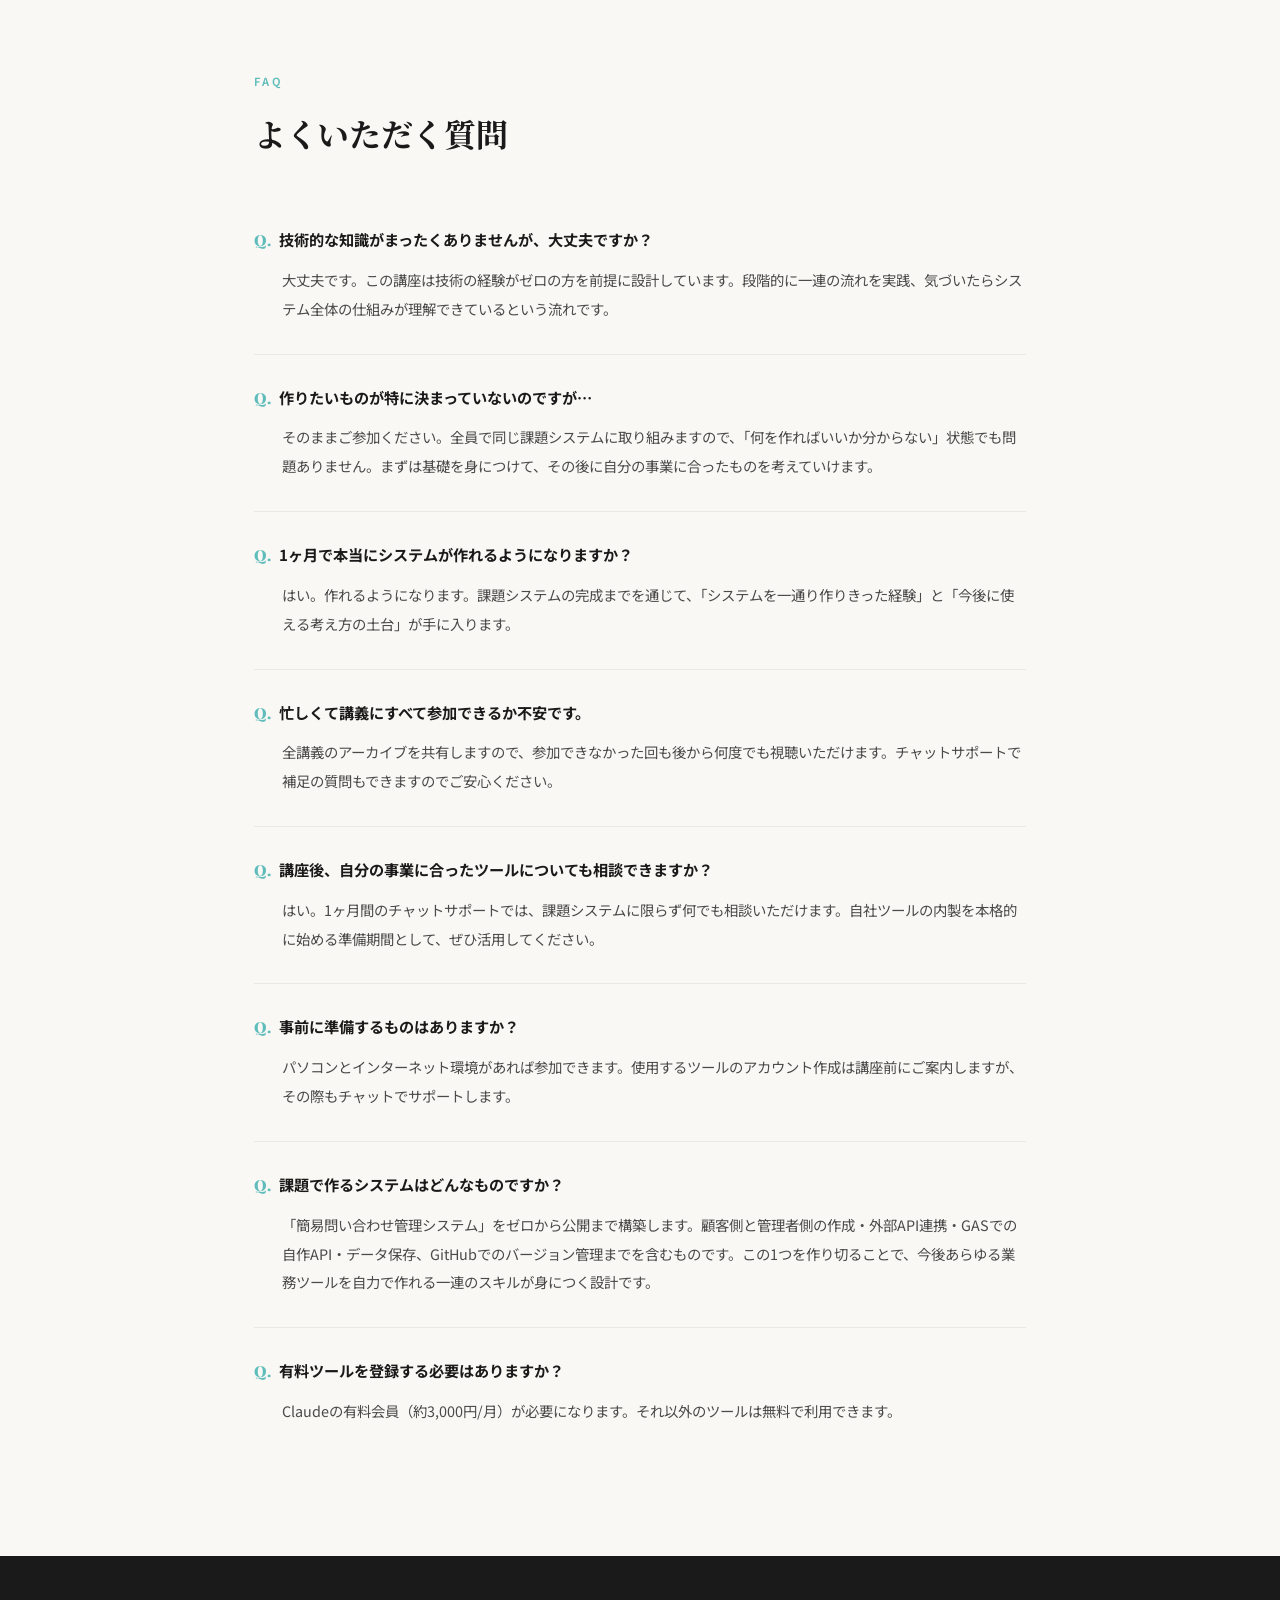
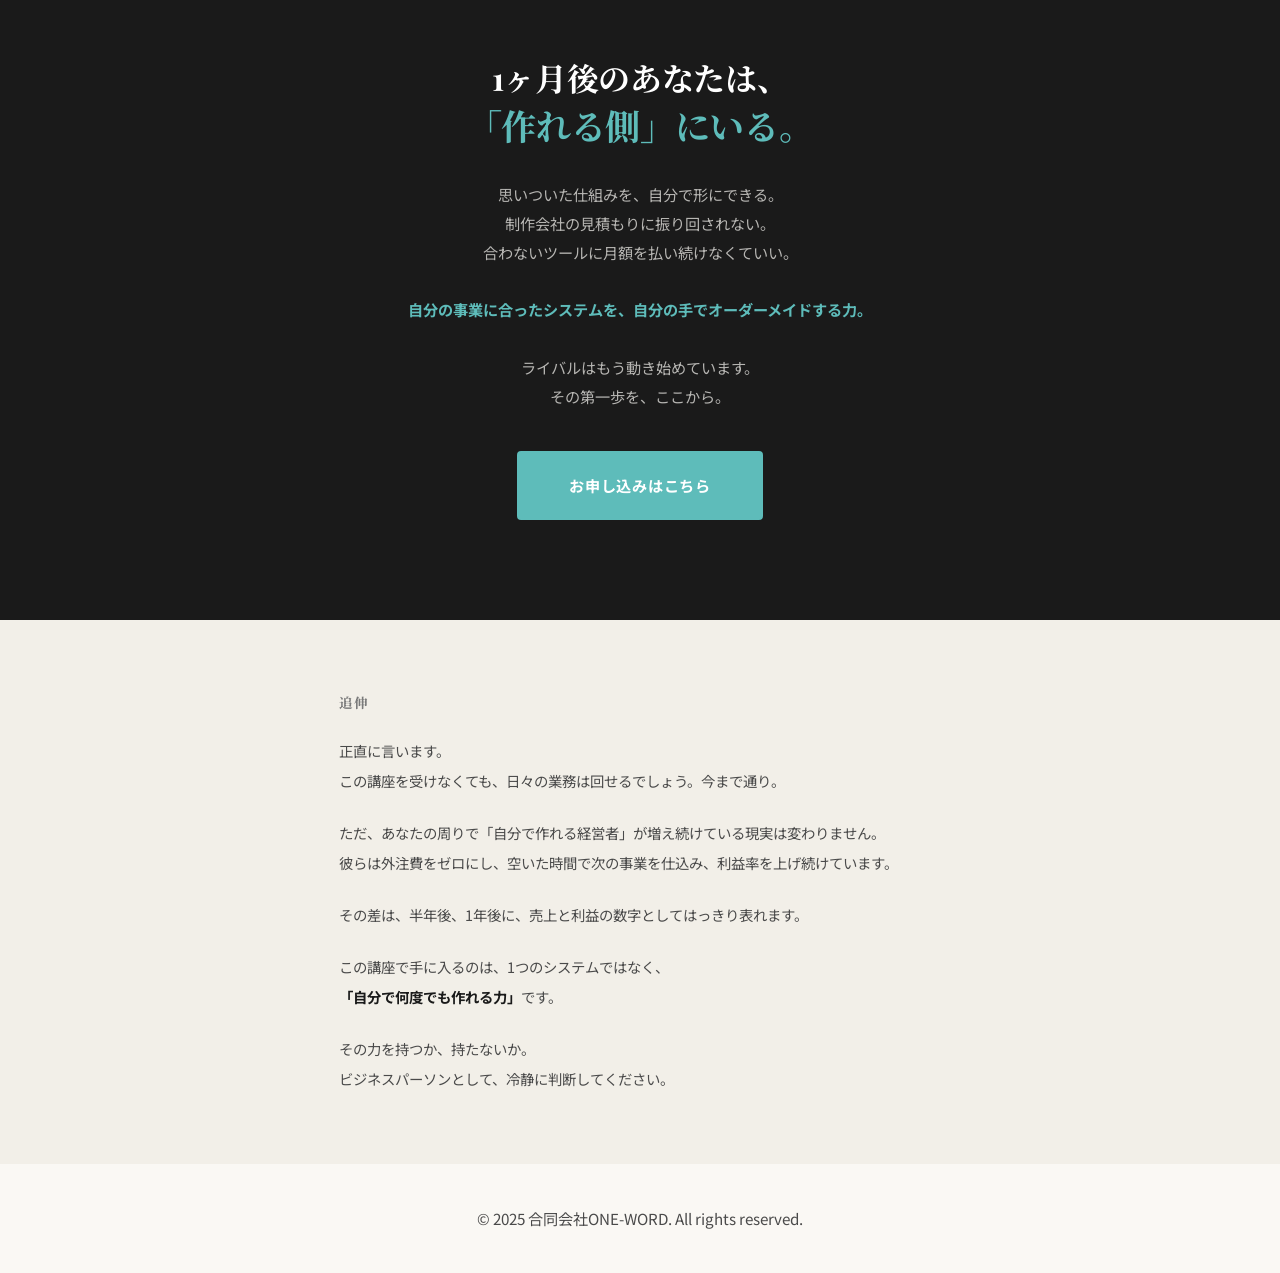
==== commit 04b60753: "Update pricing badge to 残り3社限定 Co-Authored-By: Claude Opus 4.6 <noreply@anthropic.com>" ====
--- a/bootcamp-lp.html
+++ b/bootcamp-lp.html
@@ -248,7 +248,7 @@
     <span class="label animate">PRICING</span>
     <h2 class="animate">受講料</h2>
     <div class="pricing__original animate">定価¥200,000（税込）</div>
-    <div class="pricing__badge animate">残り4社限定 初回モニター価格</div>
+    <div class="pricing__badge animate">残り3社限定 初回モニター価格</div>
     <div class="pricing__price animate">¥148,000 <span>（税込）</span></div>
     <p class="pricing__note animate">制作会社にシステム開発を依頼すれば、小規模でも300万円。<br>この講座で手に入れるのは、1つのシステムではありません。<br><strong>「自分で何度でも作れる力」そのものです。</strong><br><br>1回の外注費の30分の1で、今後何度でも使えるスキルが手に入ります。</p>
     <a href="https://docs.google.com/forms/d/e/1FAIpQLSeRiAV83-ahXmSRUGzZacNjD_d8bTJrzepeIL0aIa-EX3j33Q/viewform?usp=dialog" target="_blank" class="cta__btn cta__btn--pricing animate">お申し込みはこちら</a>
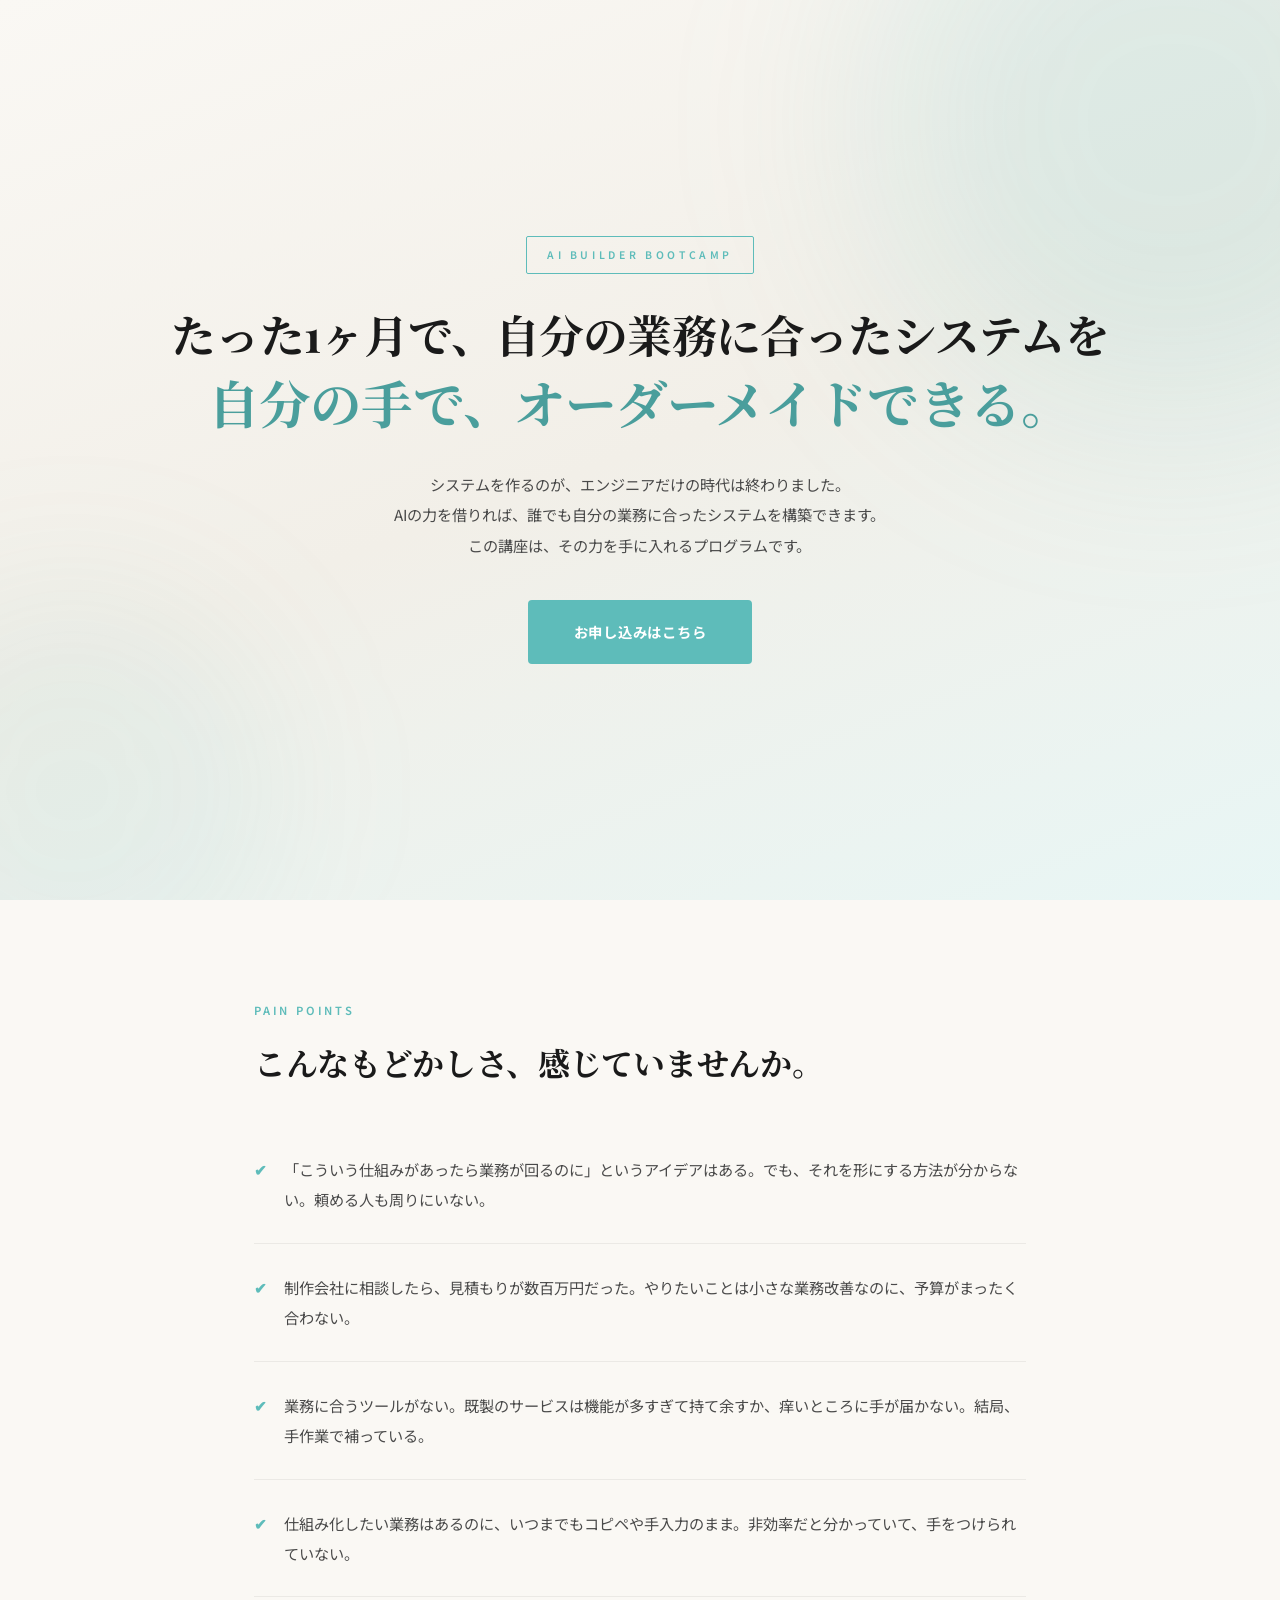
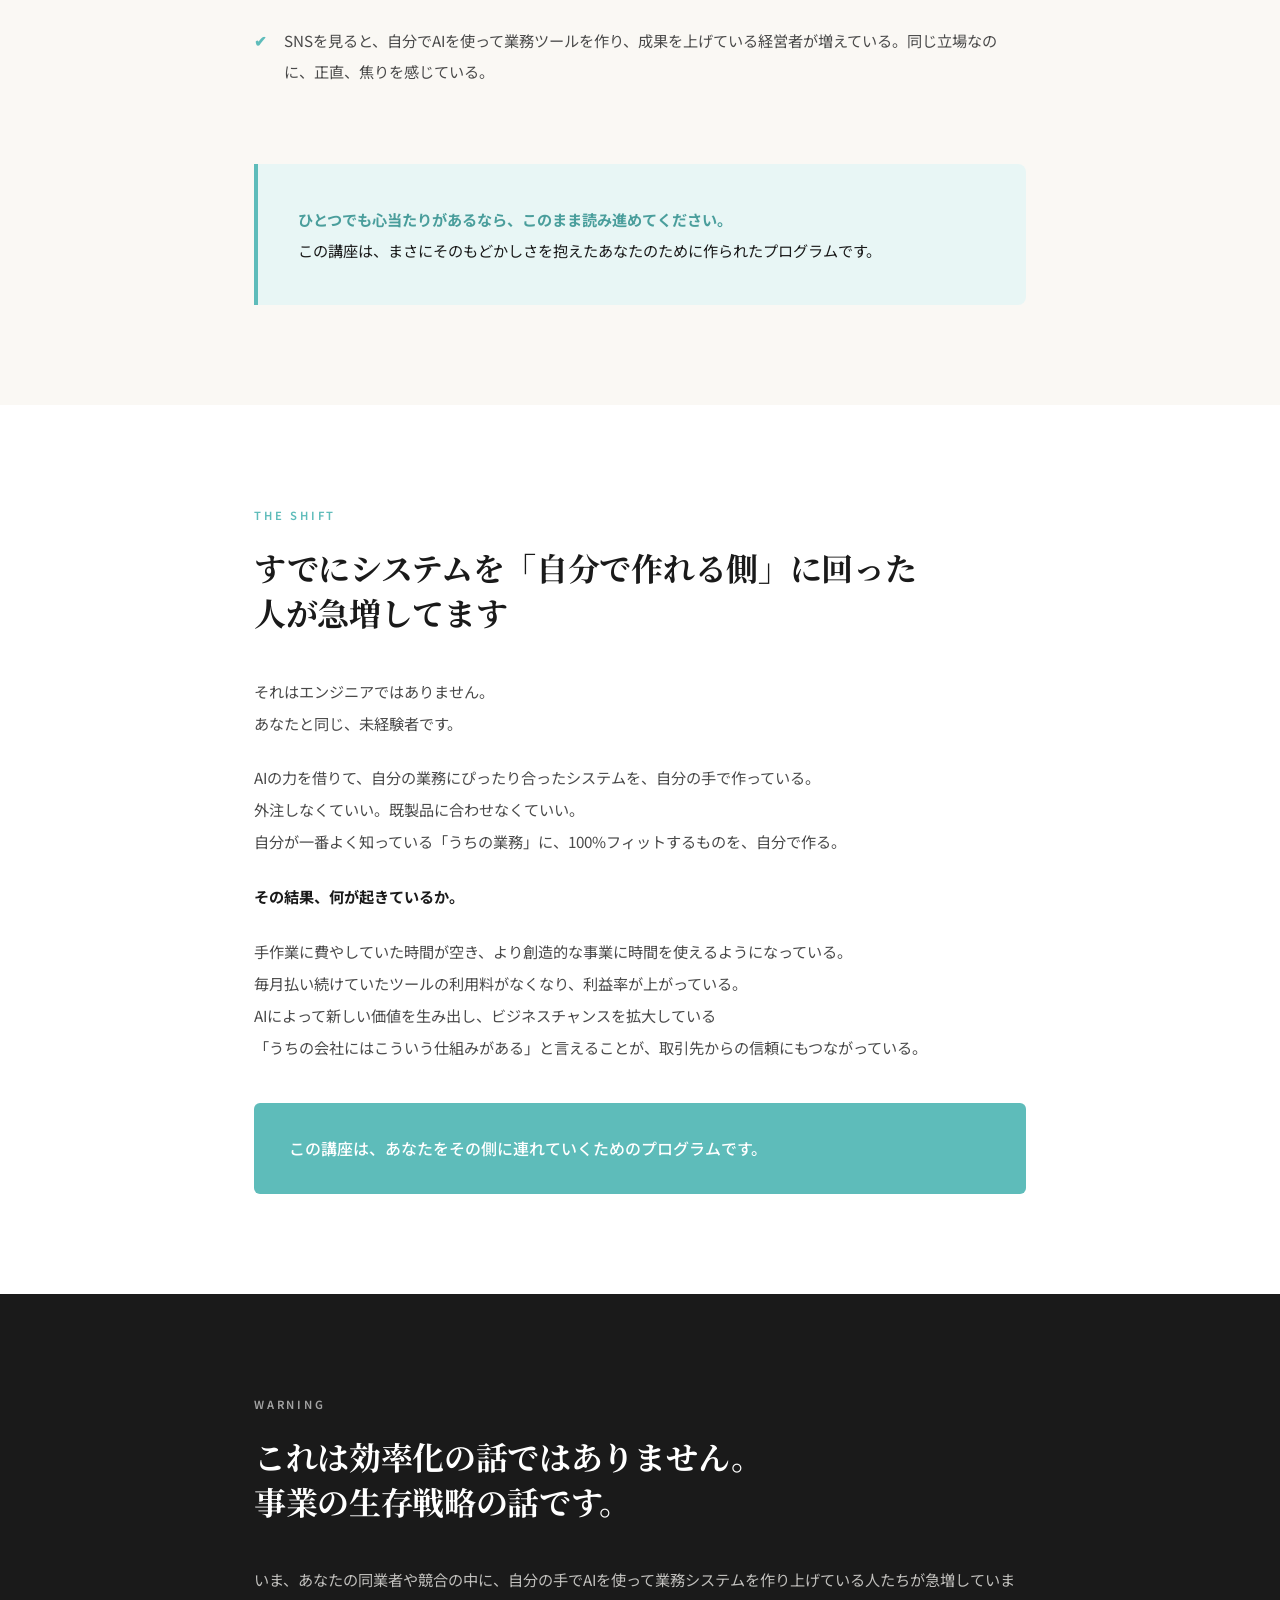
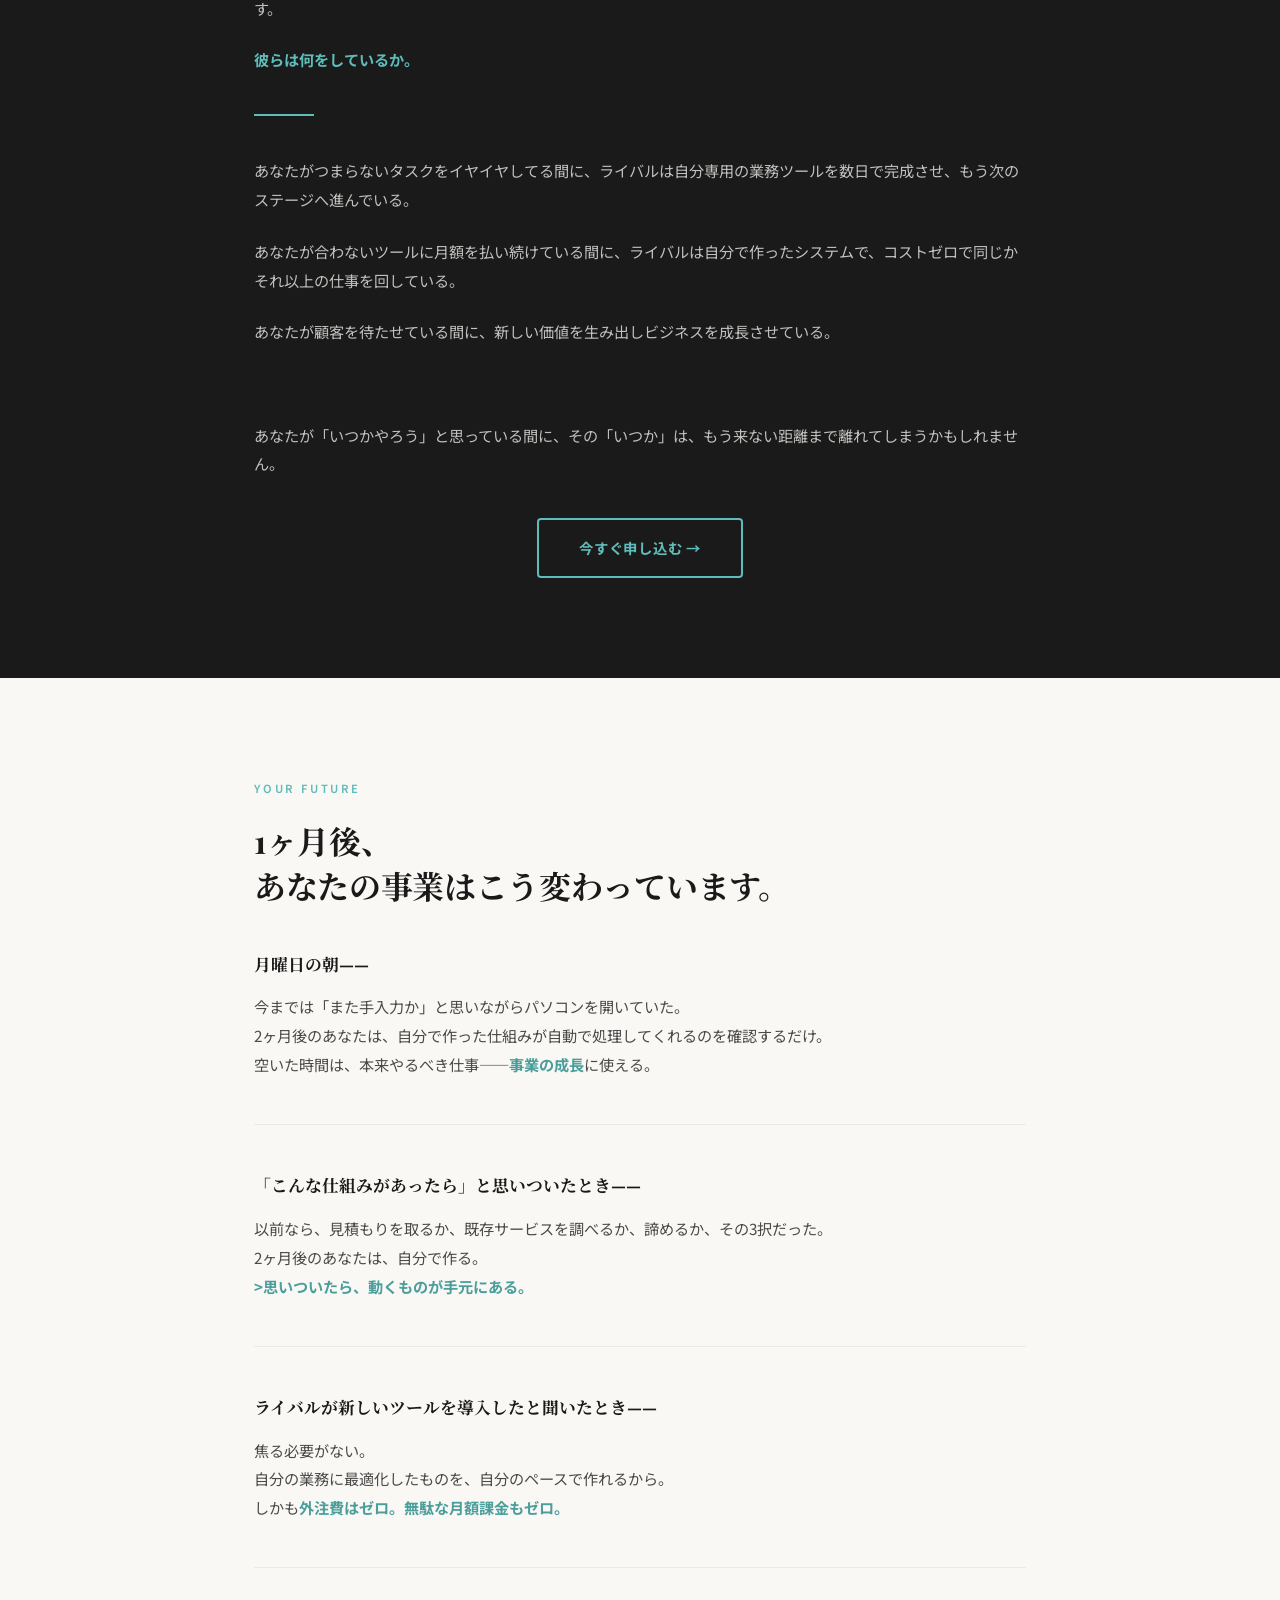
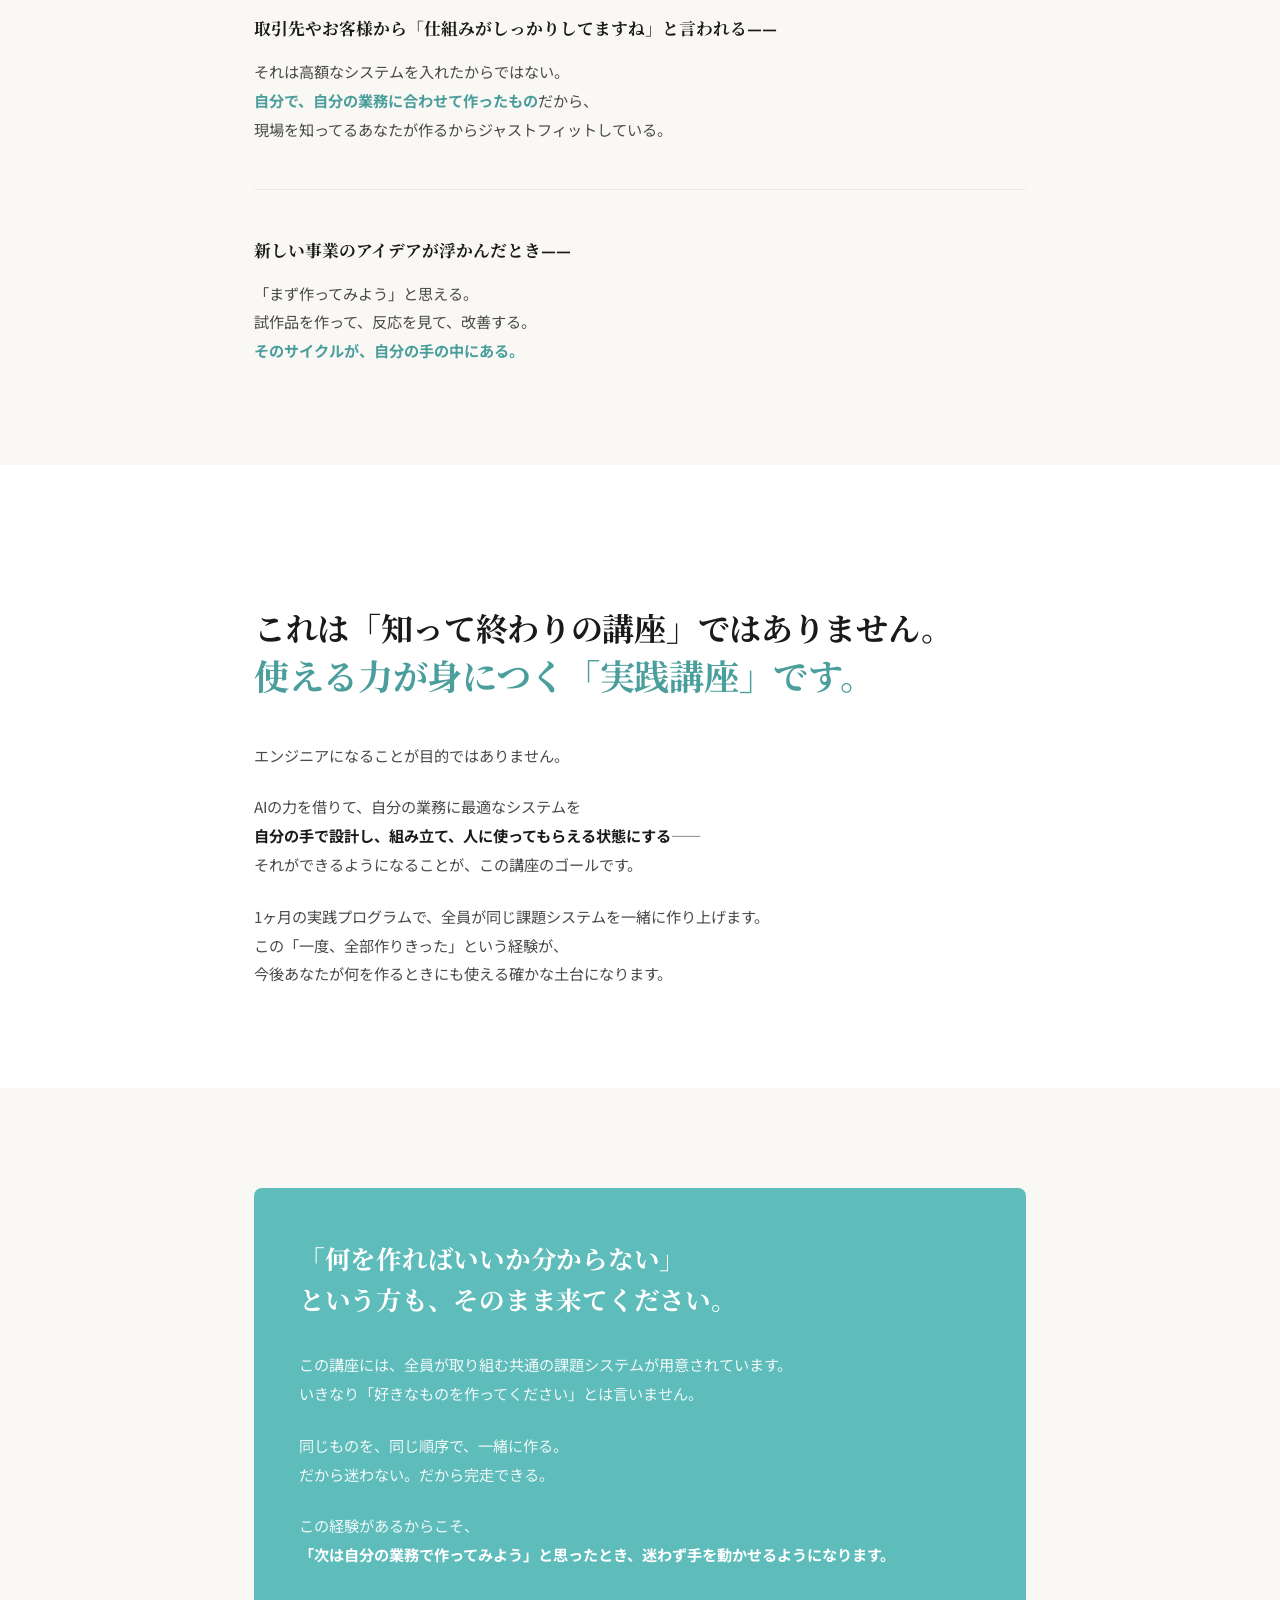
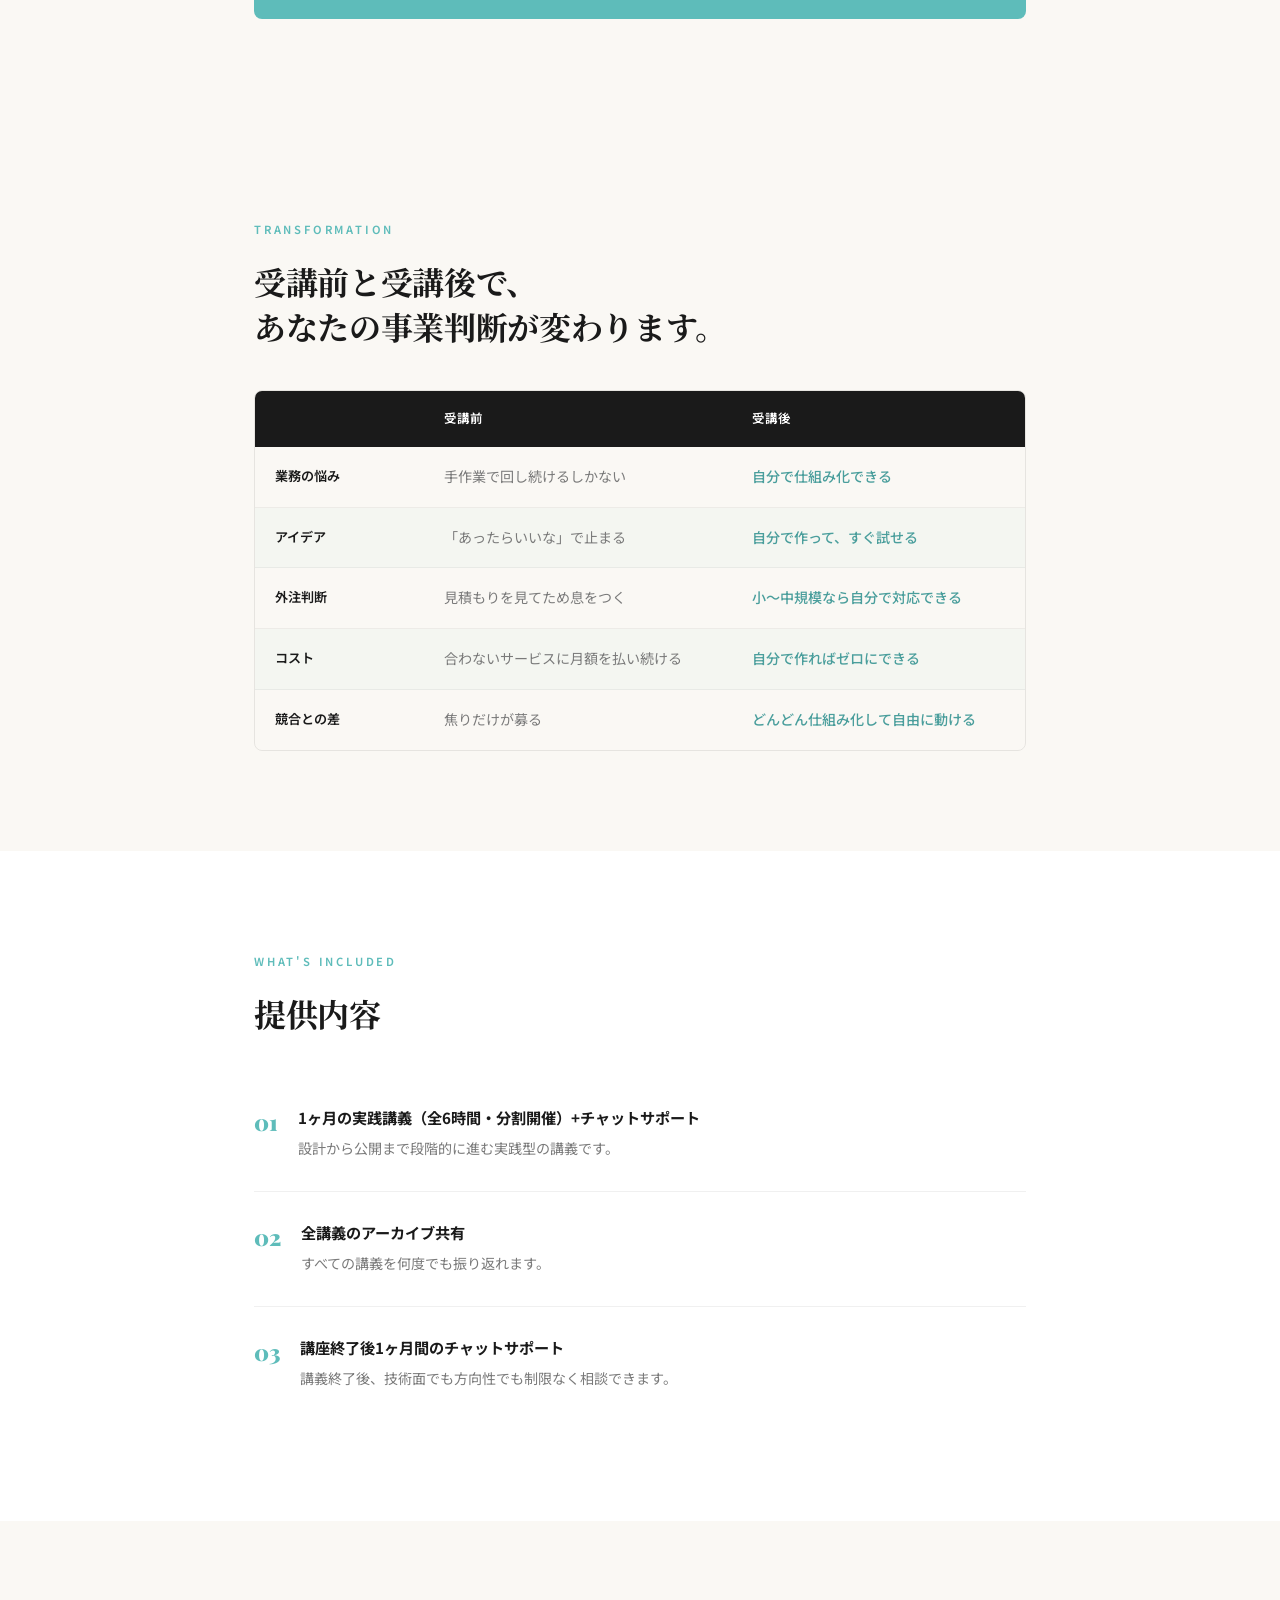
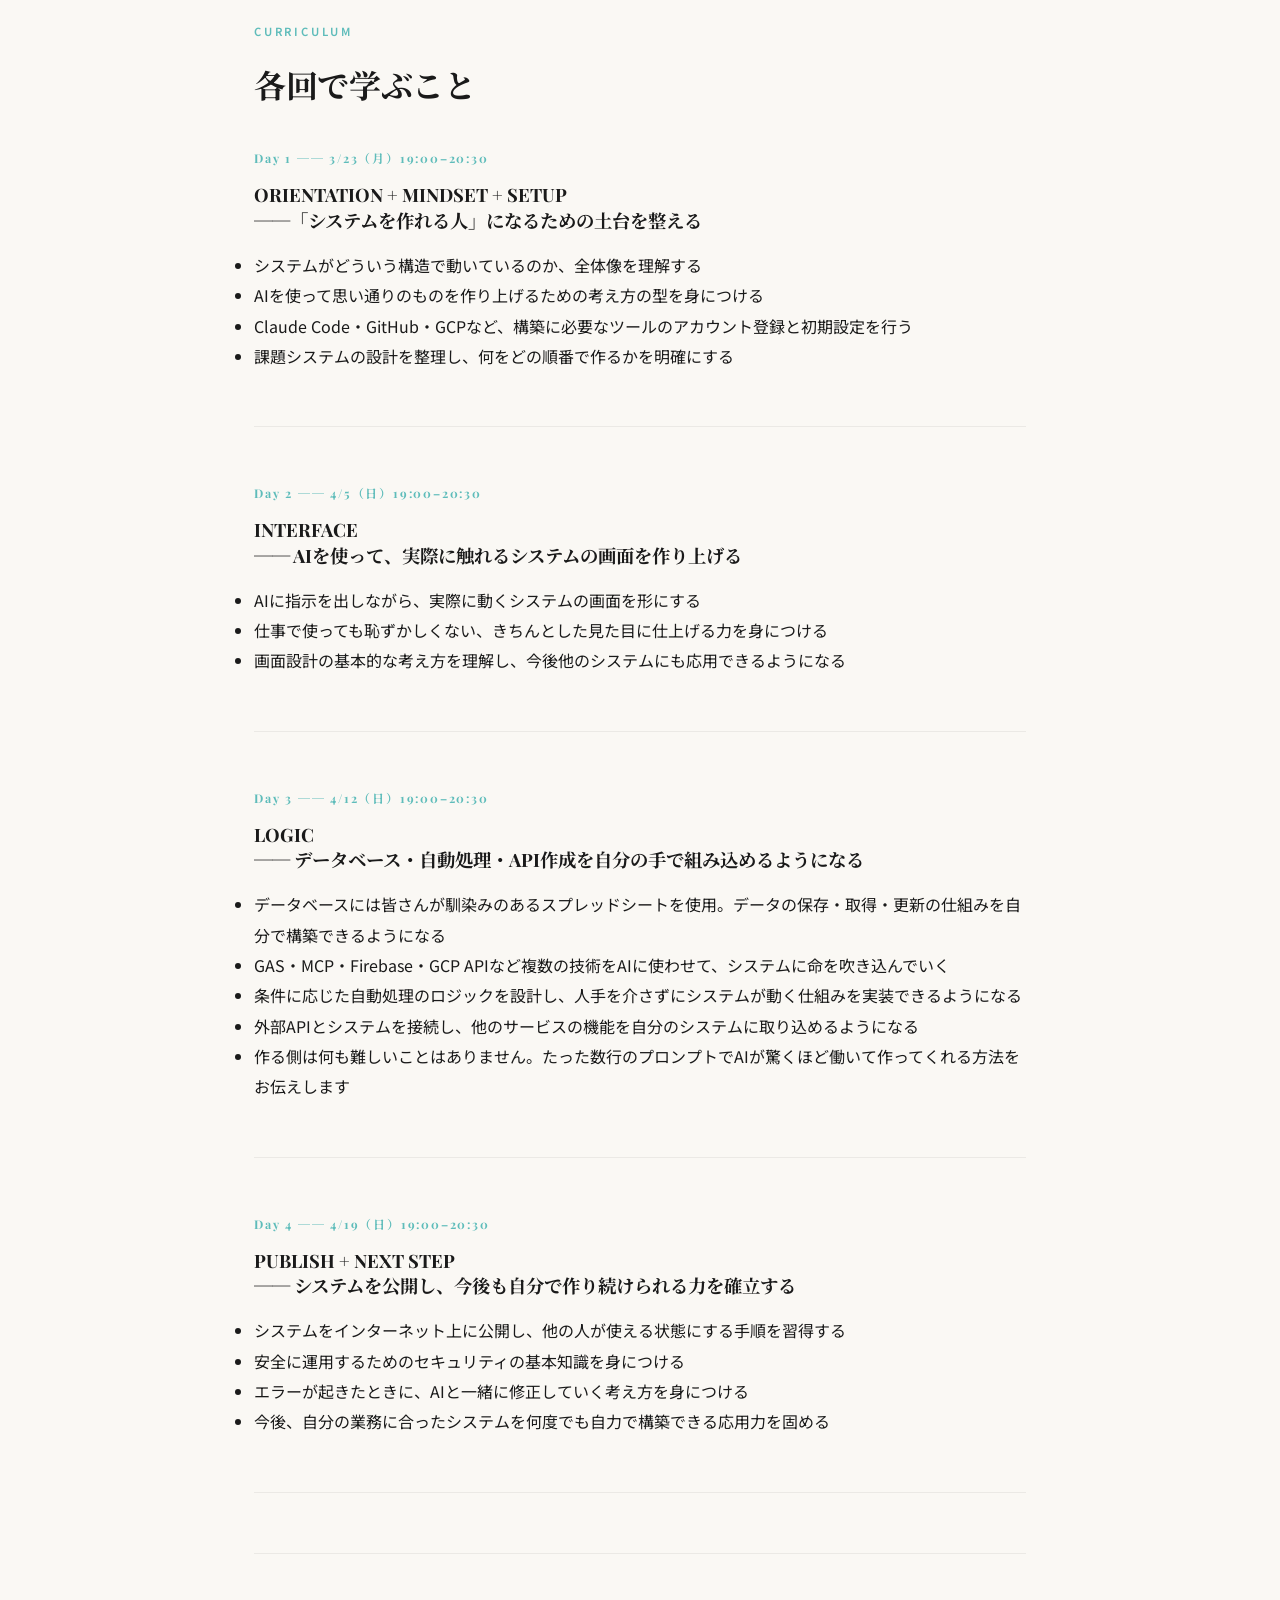
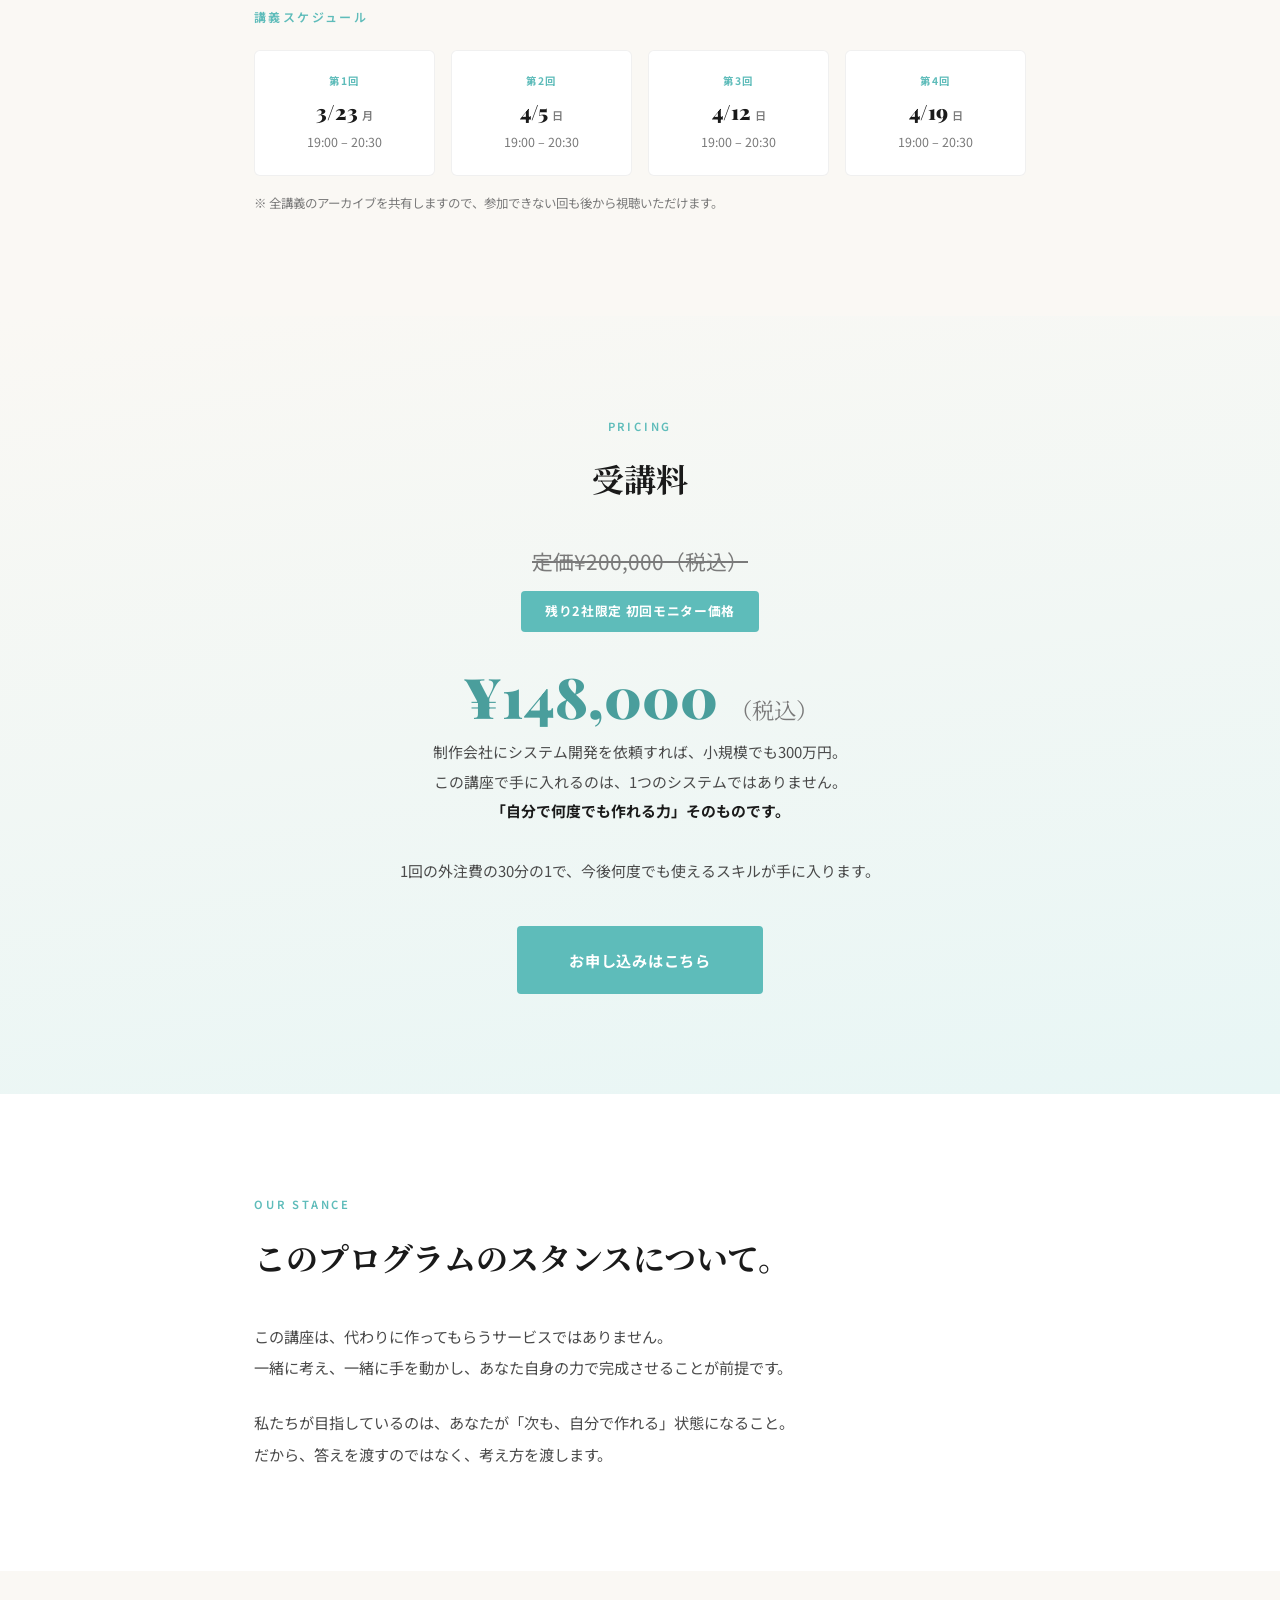
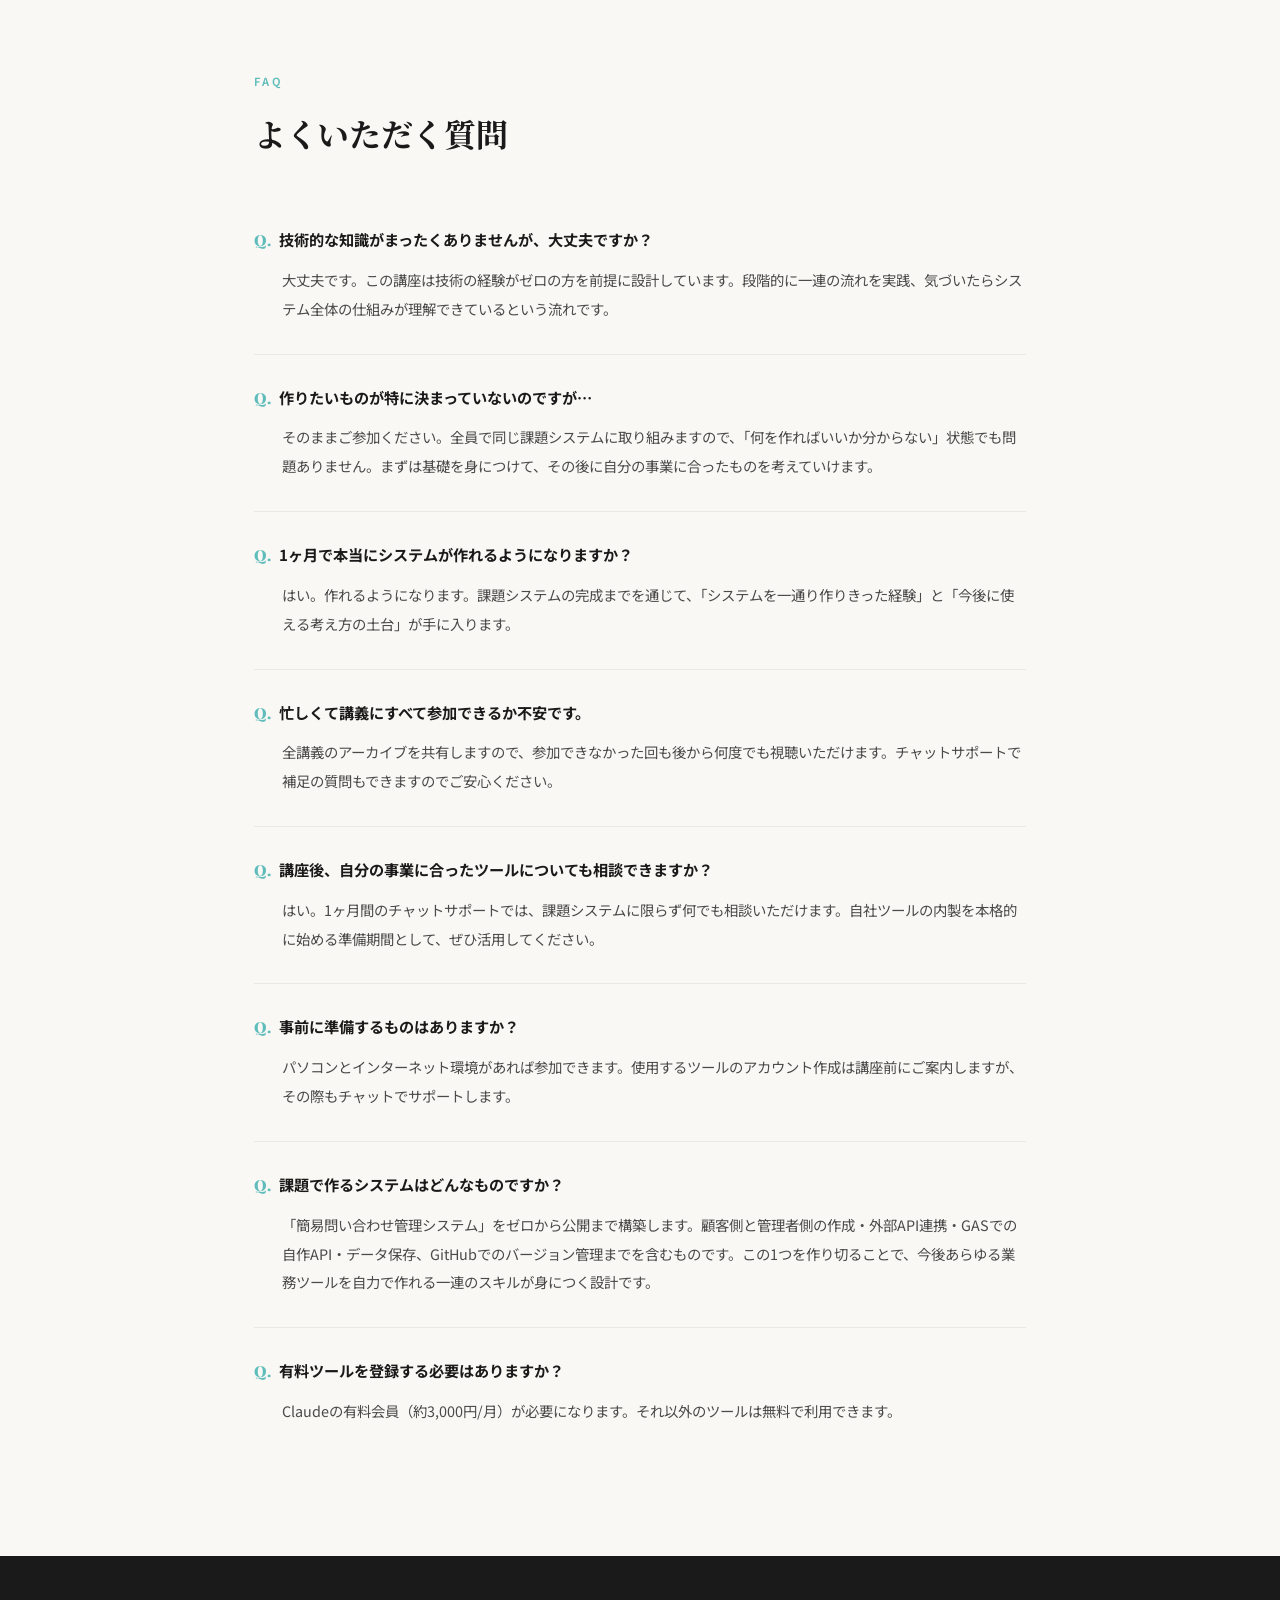
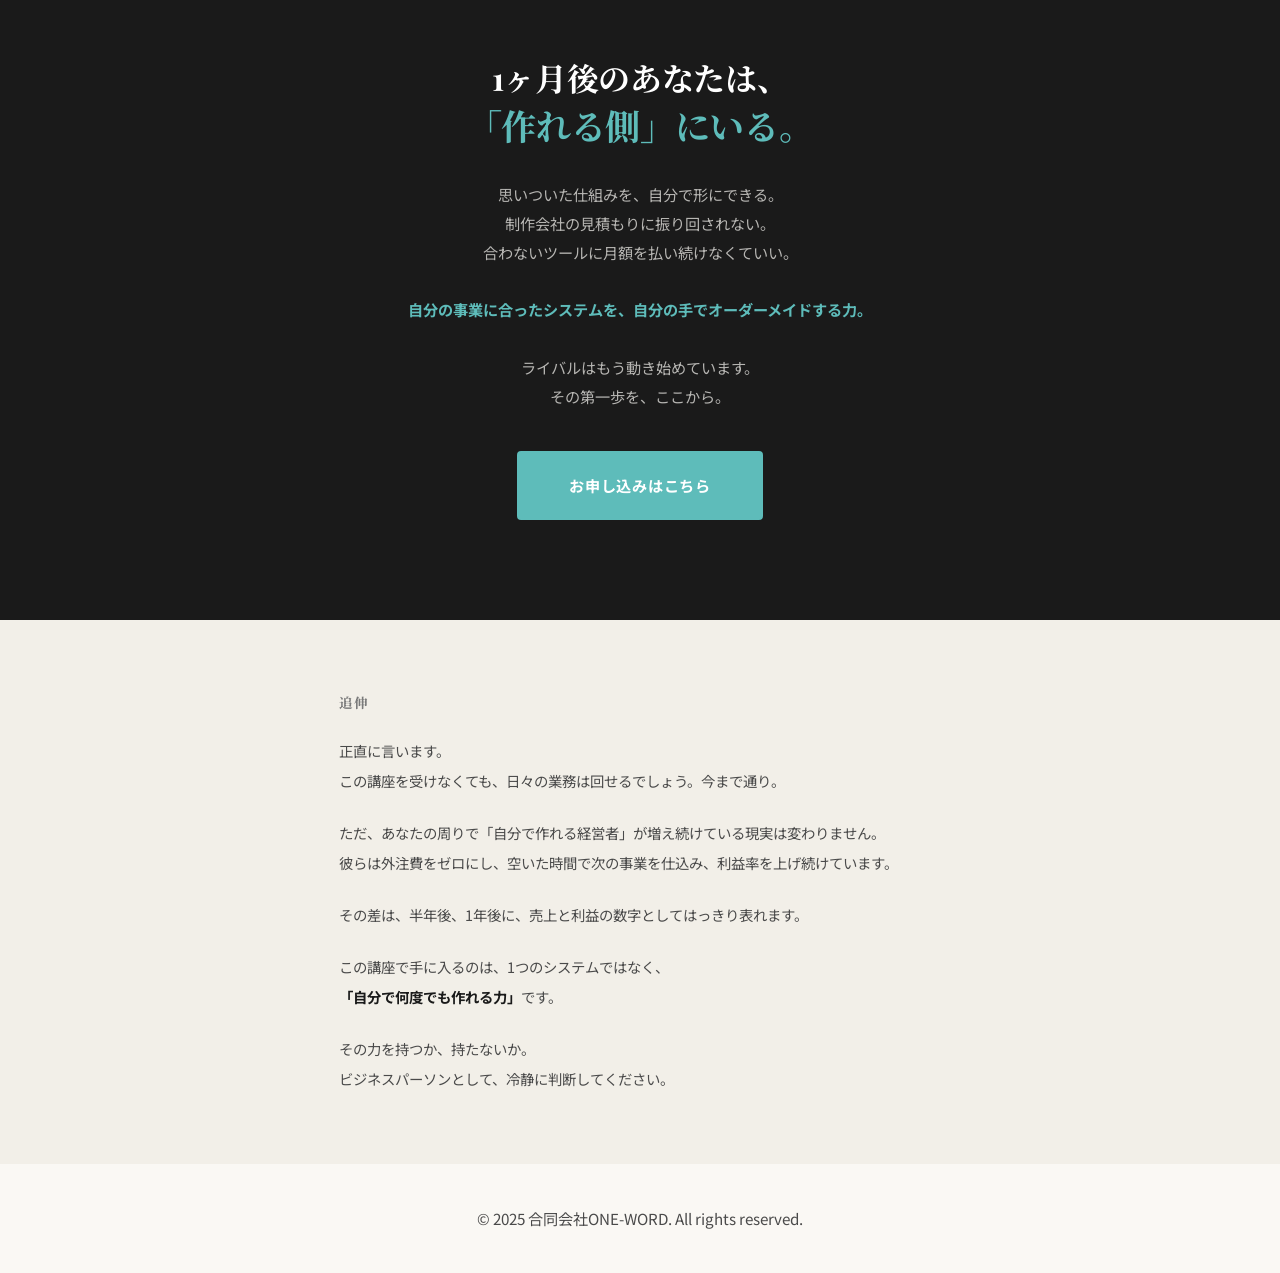
==== commit 519ffaa6: "Update pricing badge to 残り2社限定 Co-Authored-By: Claude Opus 4.6 <noreply@anthropic.com>" ====
--- a/bootcamp-lp.html
+++ b/bootcamp-lp.html
@@ -248,7 +248,7 @@
     <span class="label animate">PRICING</span>
     <h2 class="animate">受講料</h2>
     <div class="pricing__original animate">定価¥200,000（税込）</div>
-    <div class="pricing__badge animate">残り3社限定 初回モニター価格</div>
+    <div class="pricing__badge animate">残り2社限定 初回モニター価格</div>
     <div class="pricing__price animate">¥148,000 <span>（税込）</span></div>
     <p class="pricing__note animate">制作会社にシステム開発を依頼すれば、小規模でも300万円。<br>この講座で手に入れるのは、1つのシステムではありません。<br><strong>「自分で何度でも作れる力」そのものです。</strong><br><br>1回の外注費の30分の1で、今後何度でも使えるスキルが手に入ります。</p>
     <a href="https://docs.google.com/forms/d/e/1FAIpQLSeRiAV83-ahXmSRUGzZacNjD_d8bTJrzepeIL0aIa-EX3j33Q/viewform?usp=dialog" target="_blank" class="cta__btn cta__btn--pricing animate">お申し込みはこちら</a>
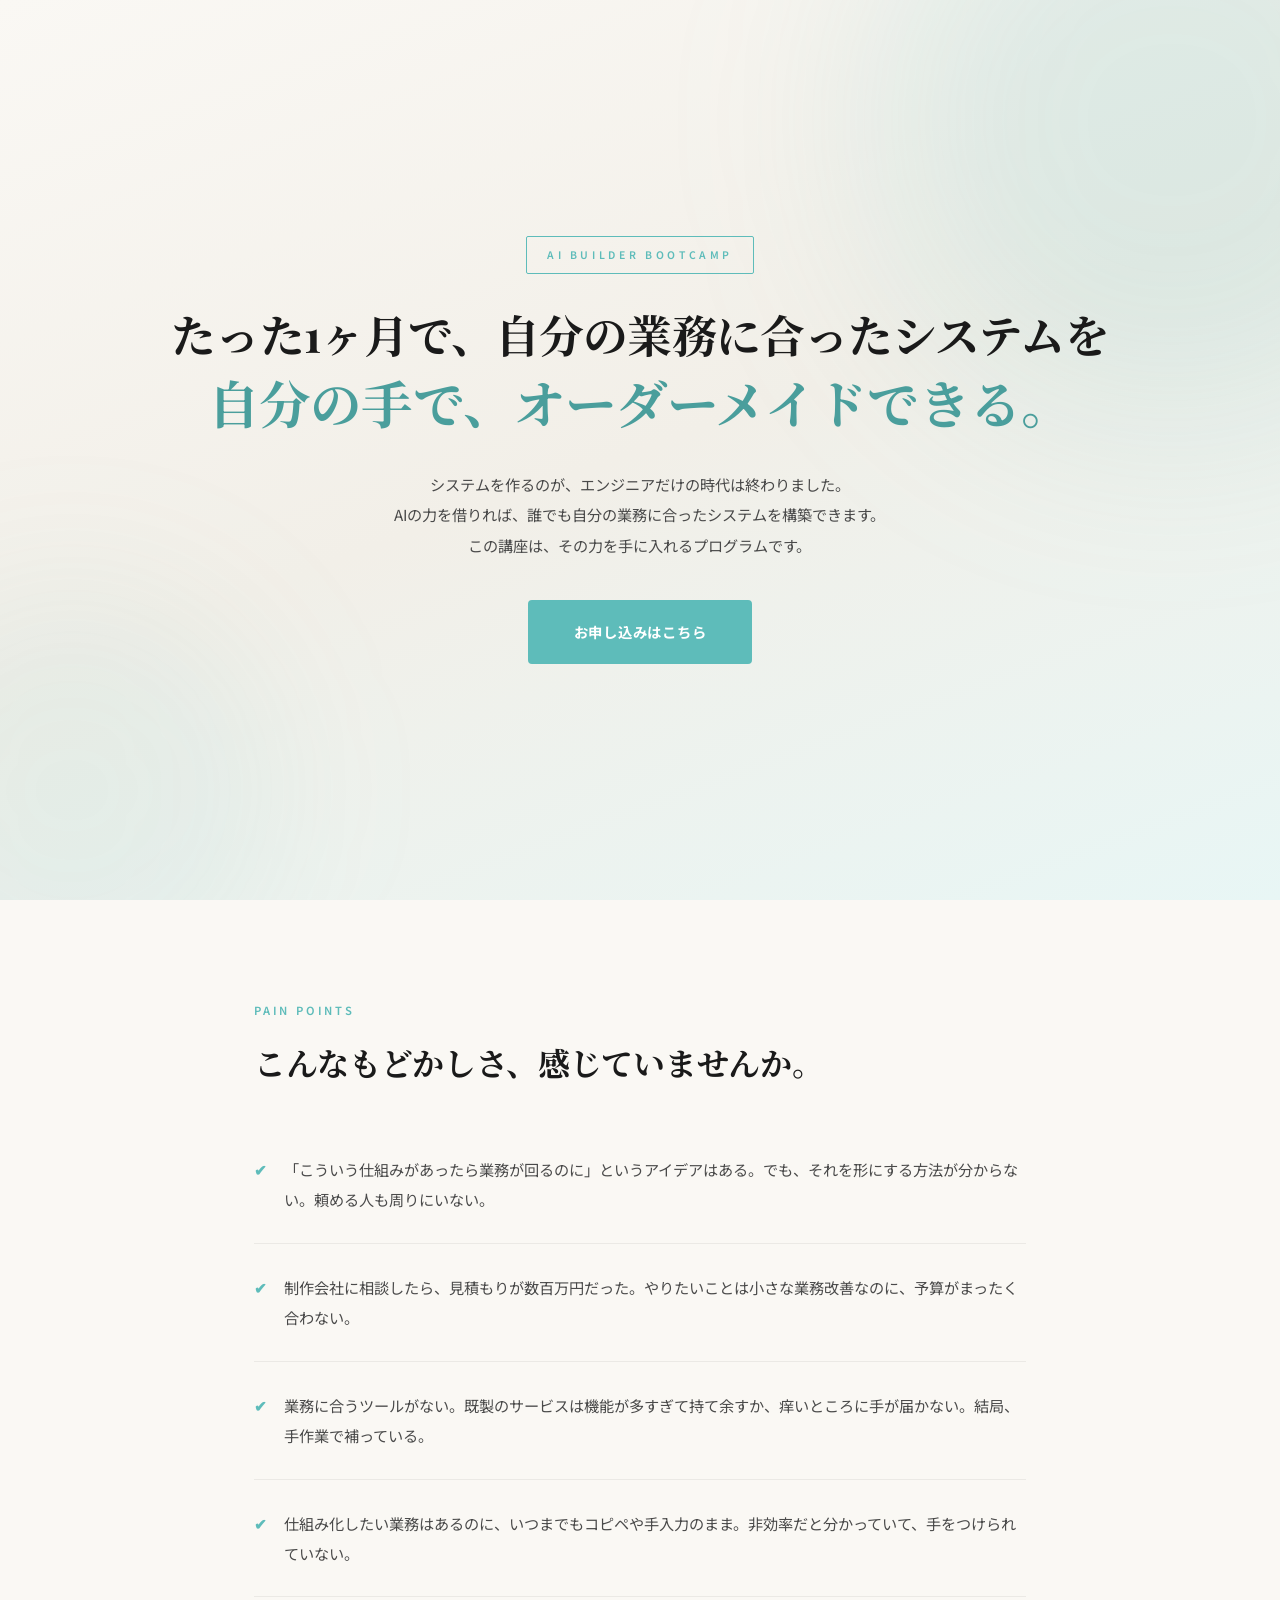
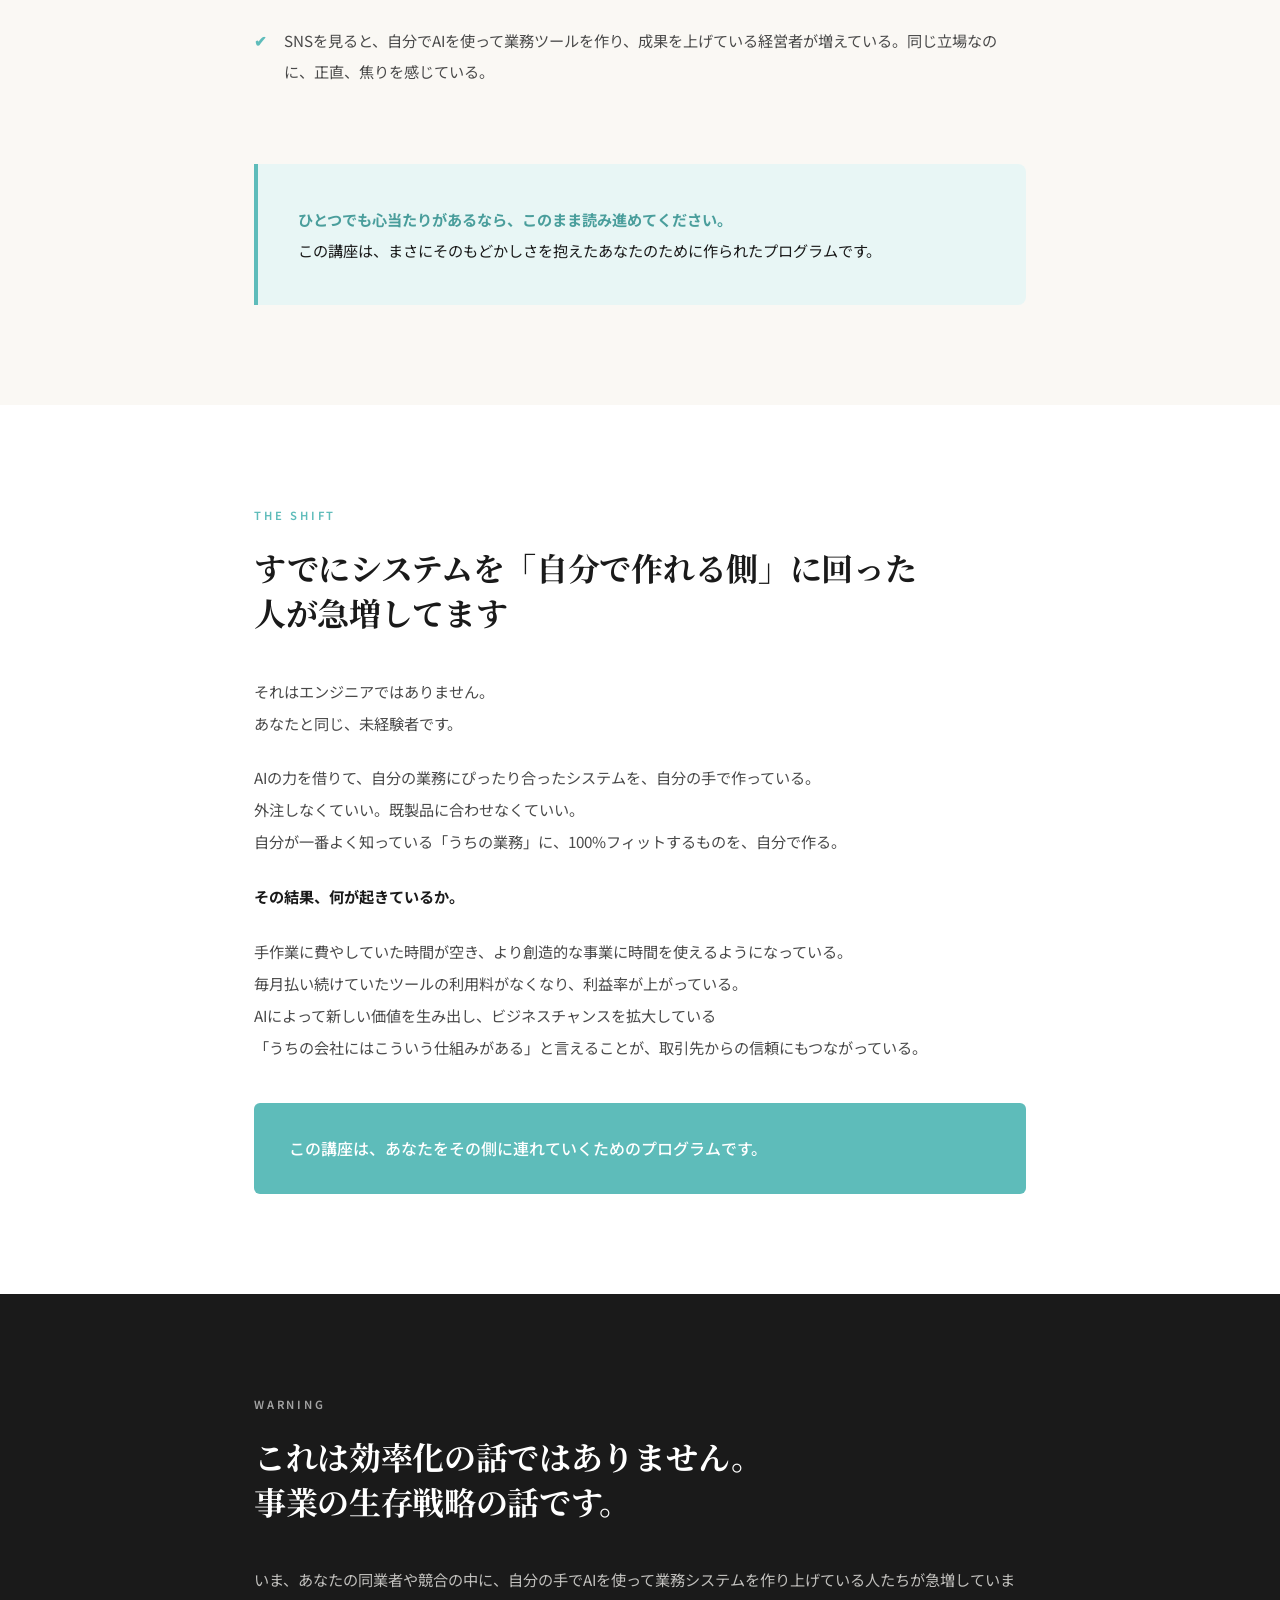
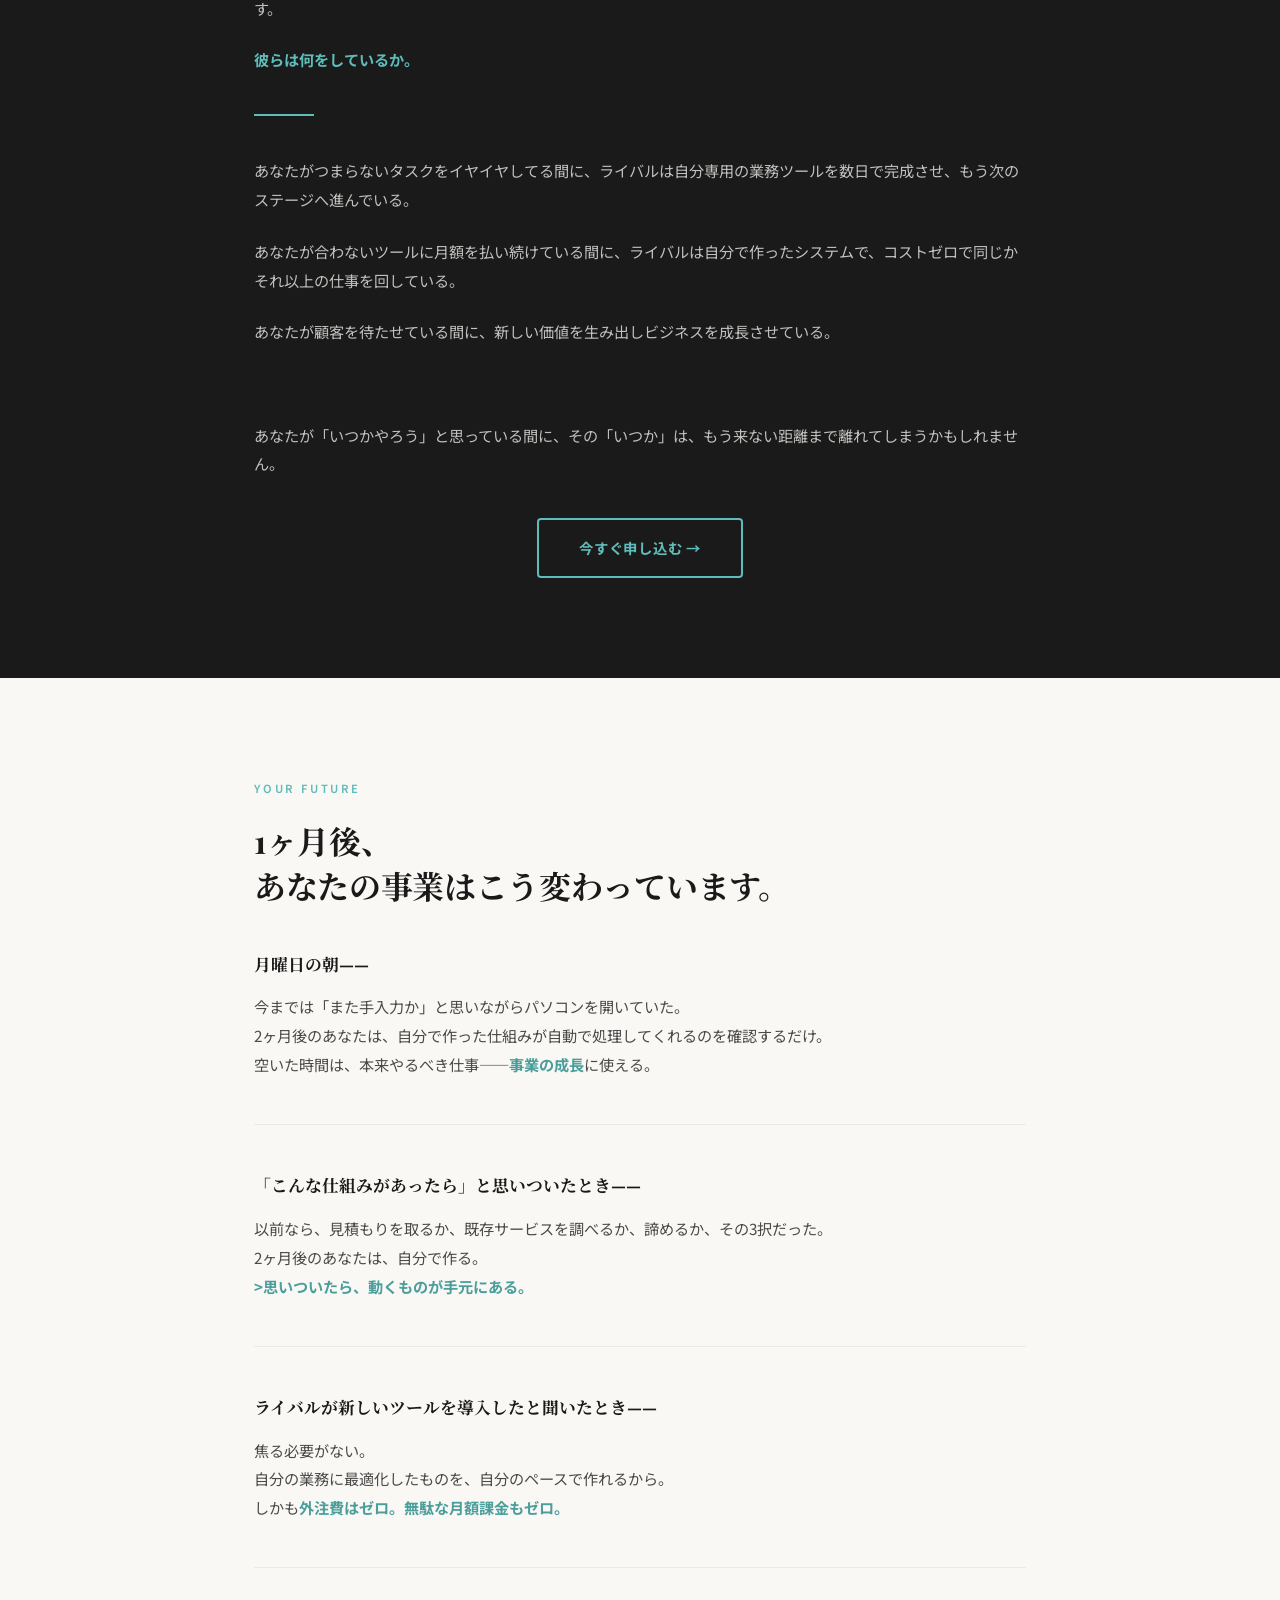
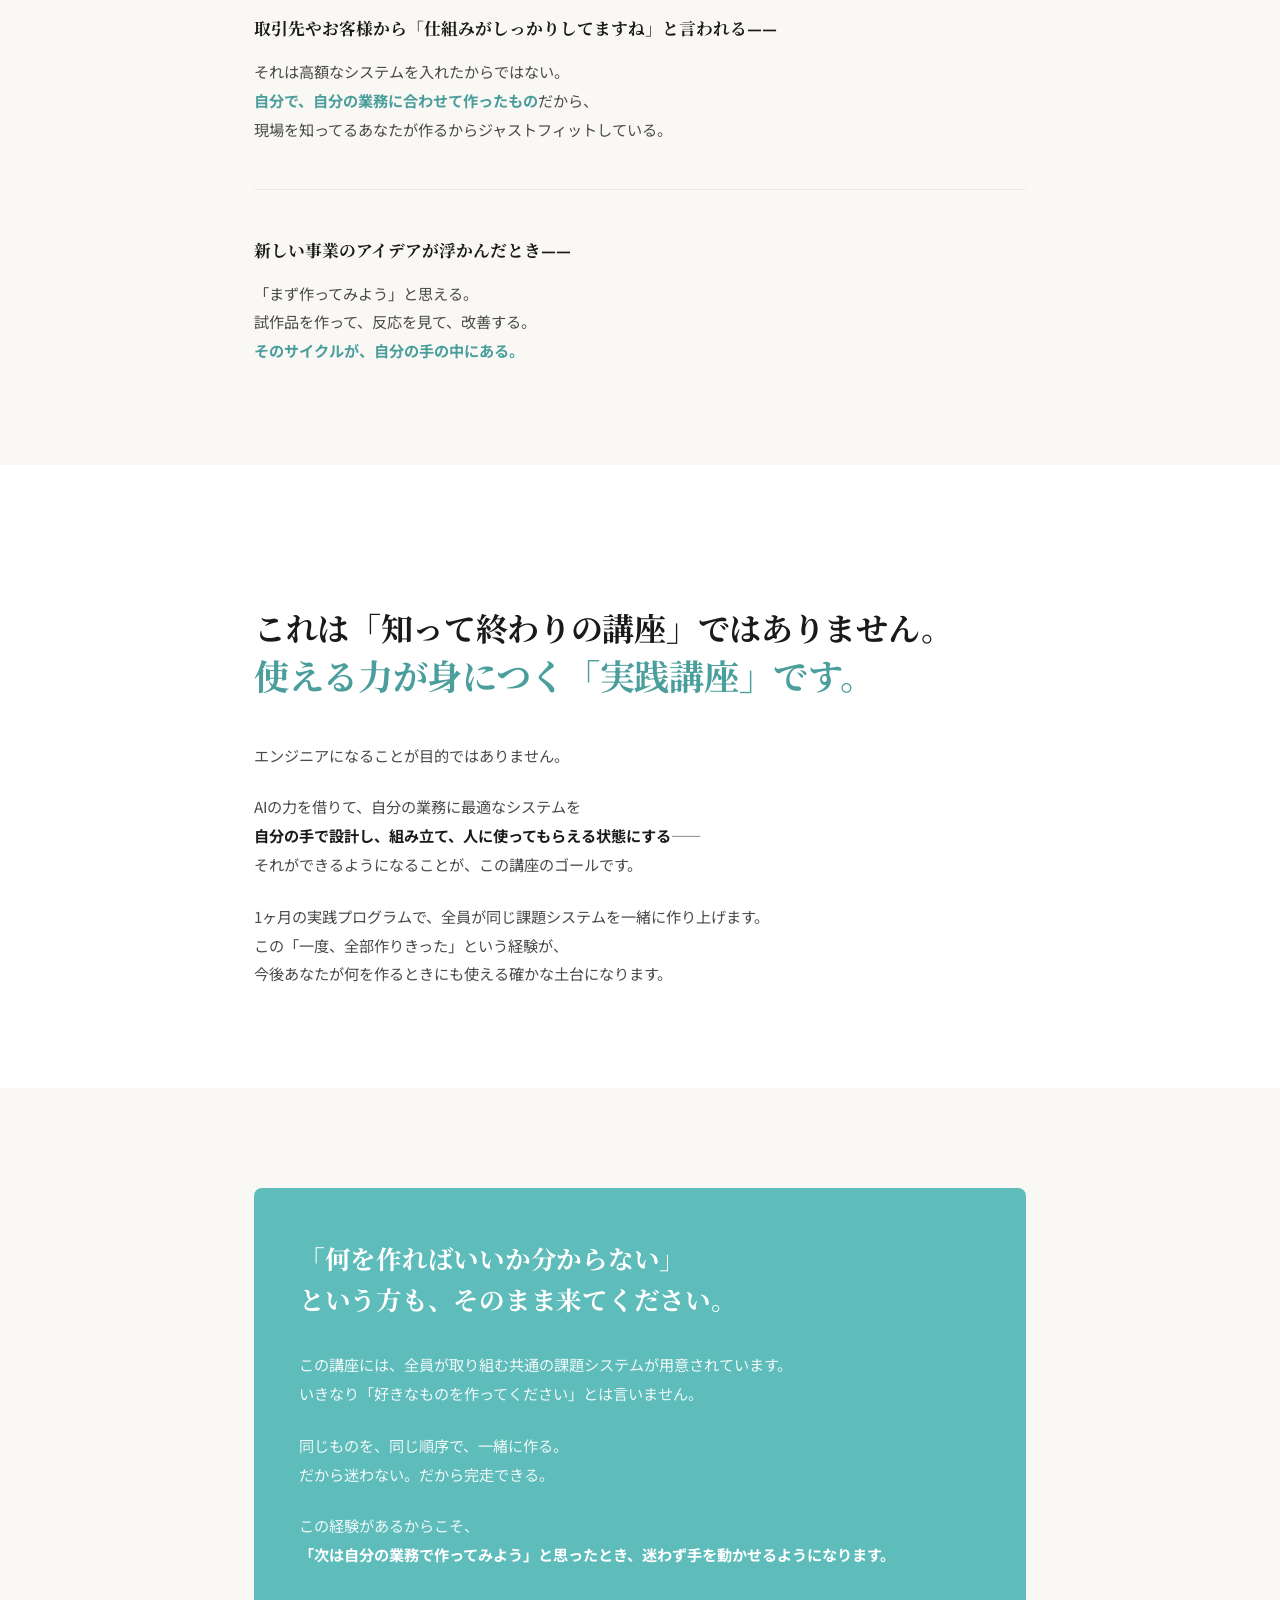
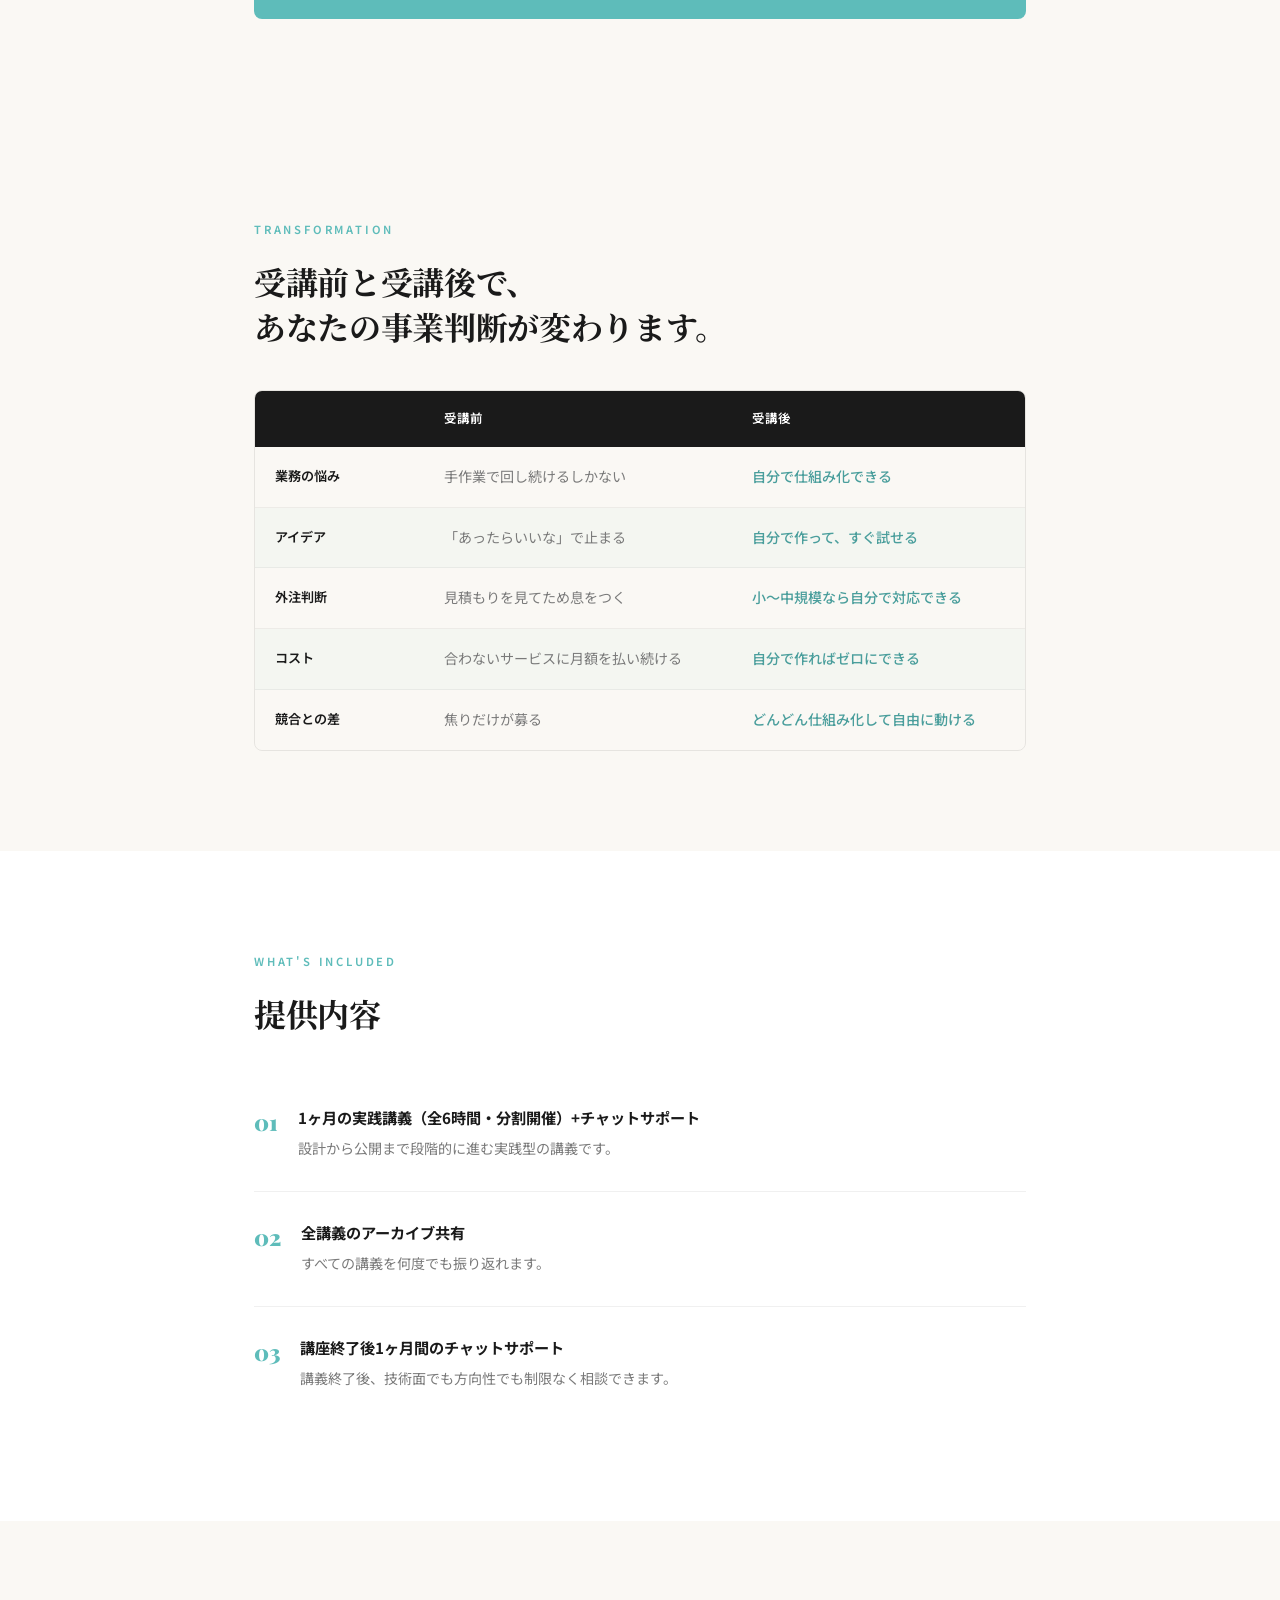
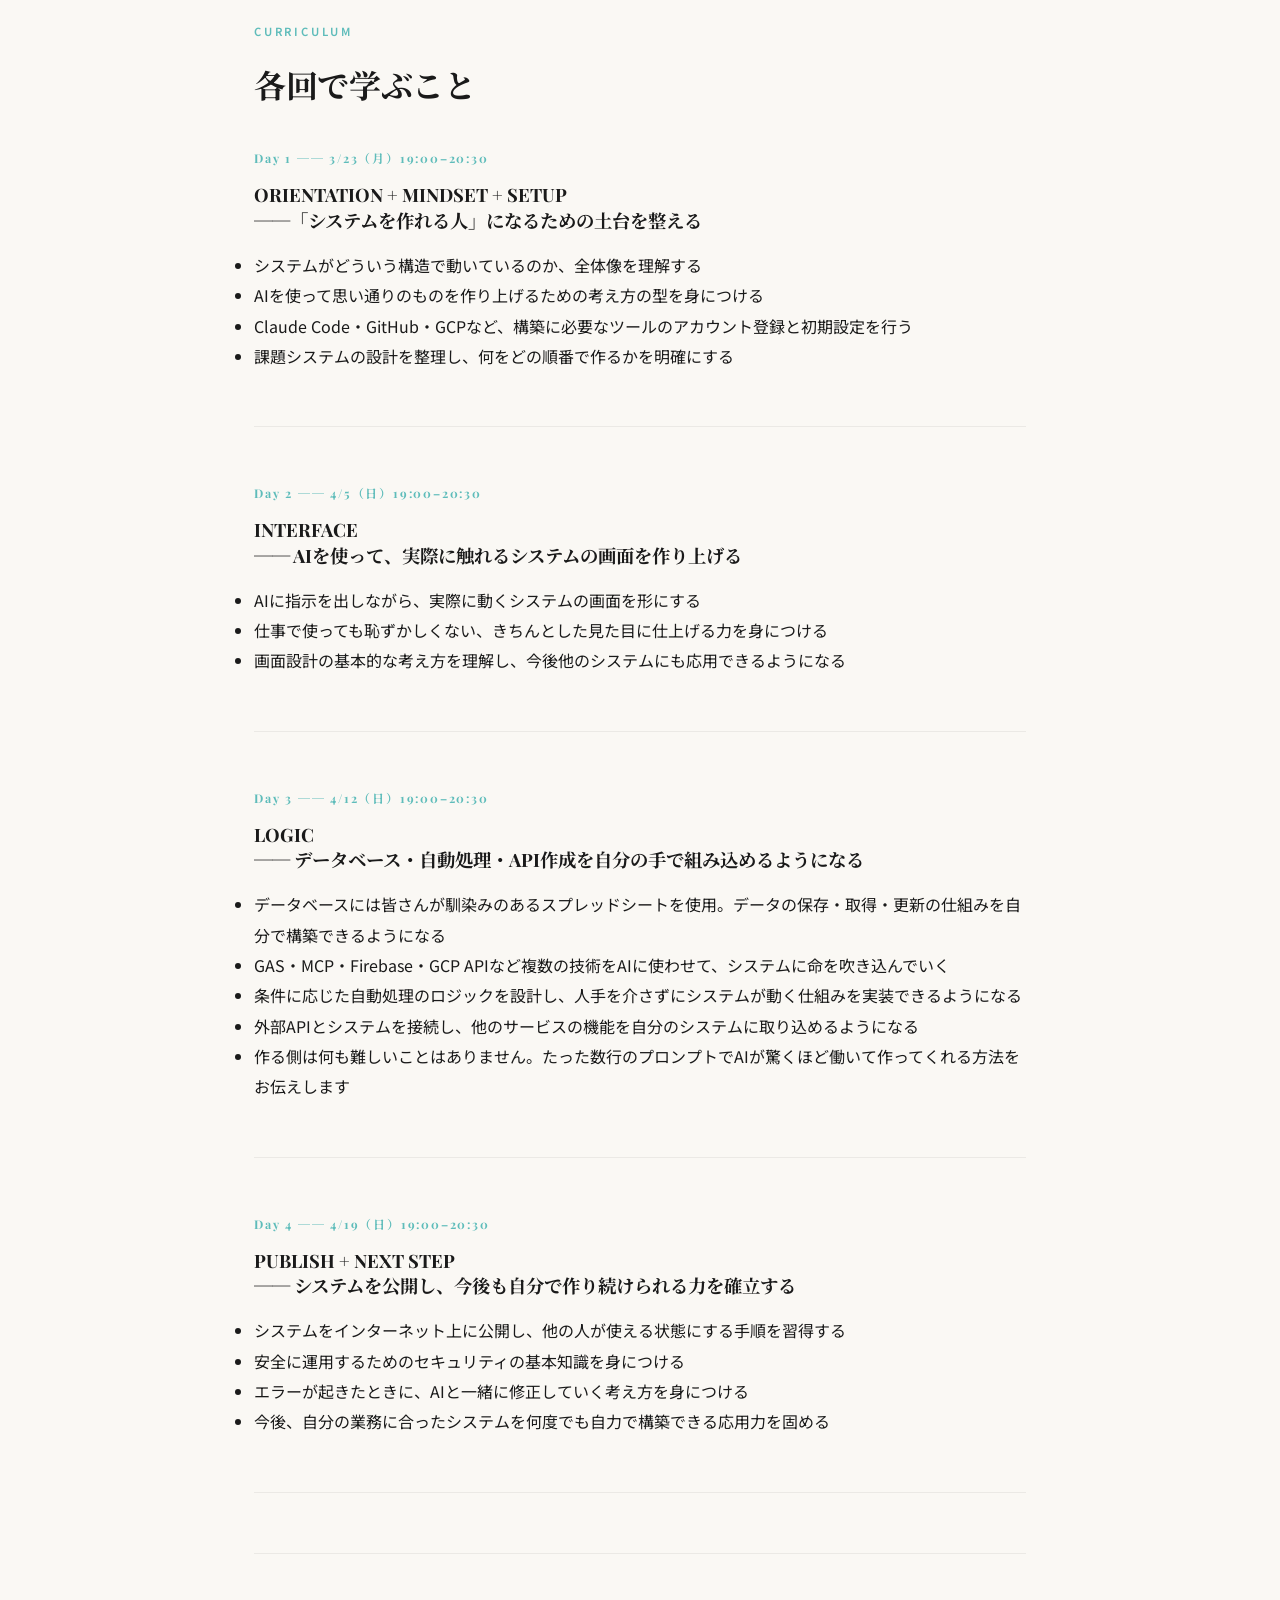
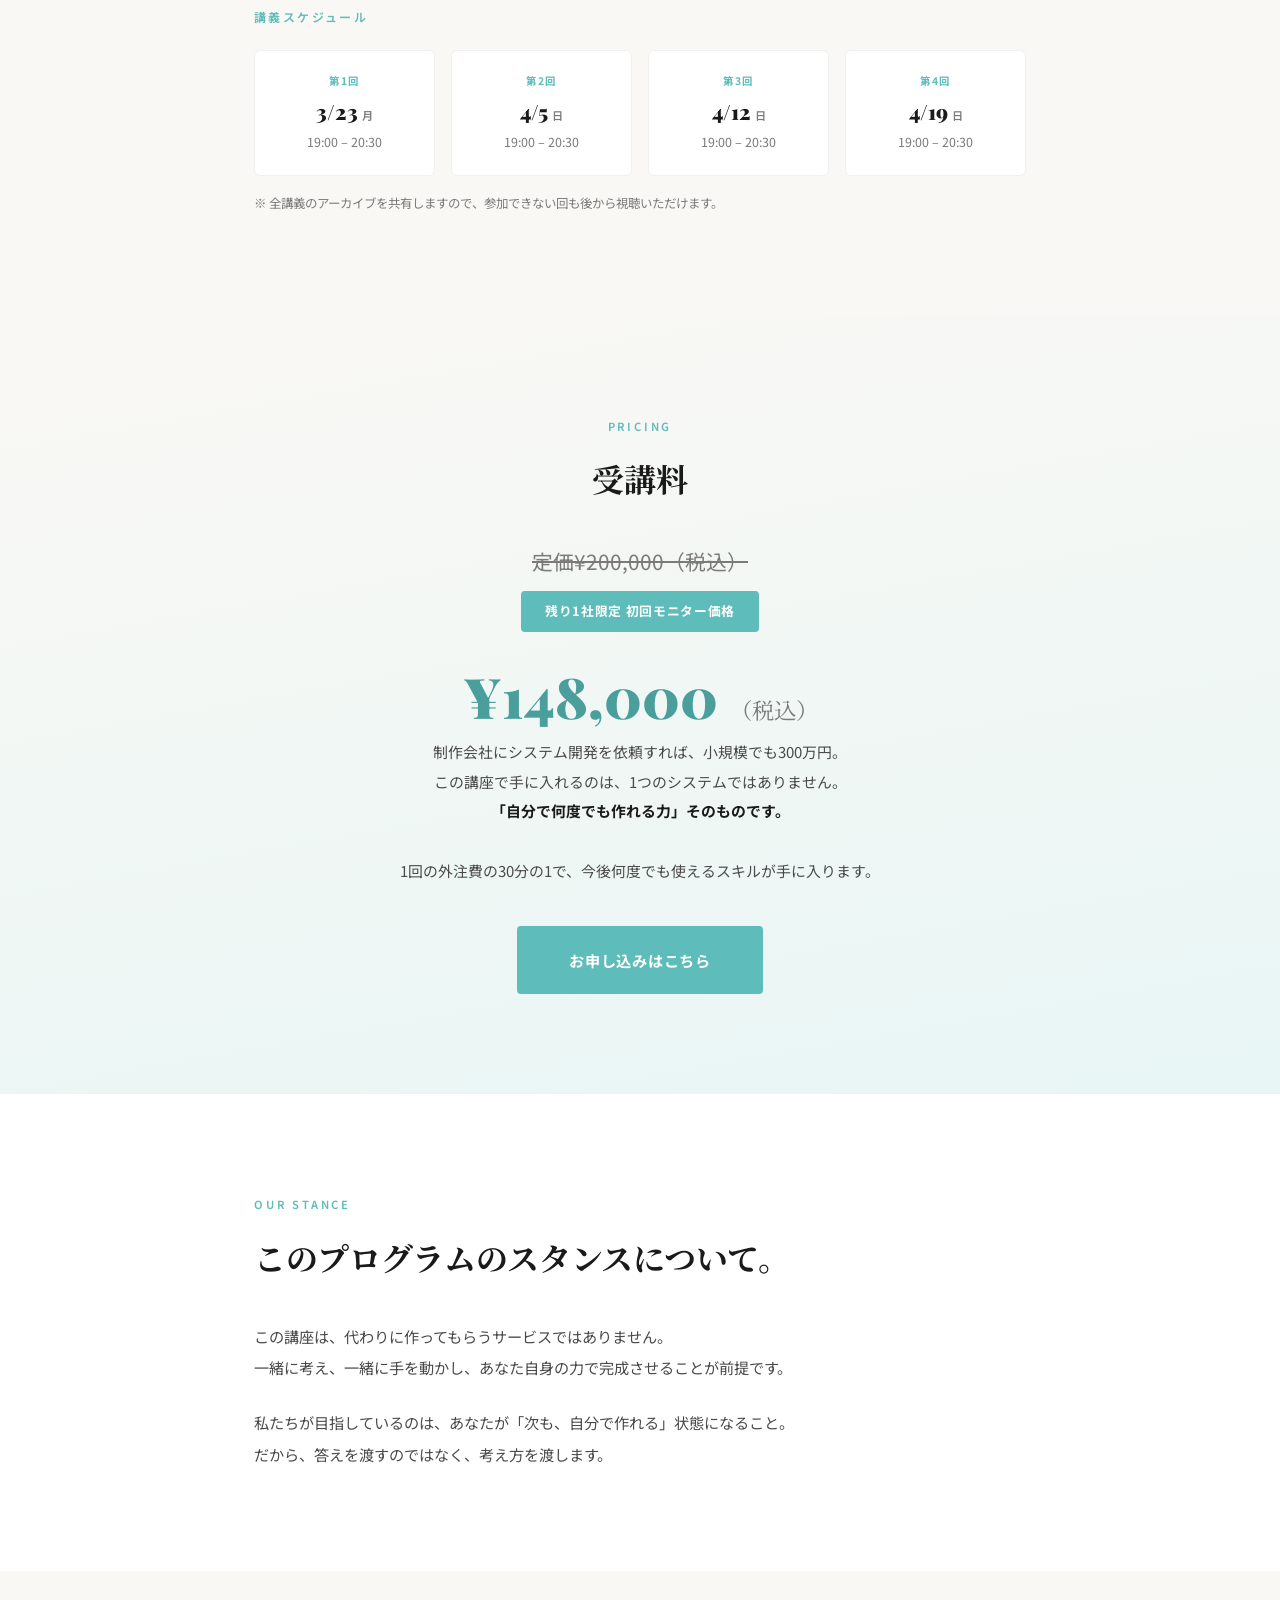
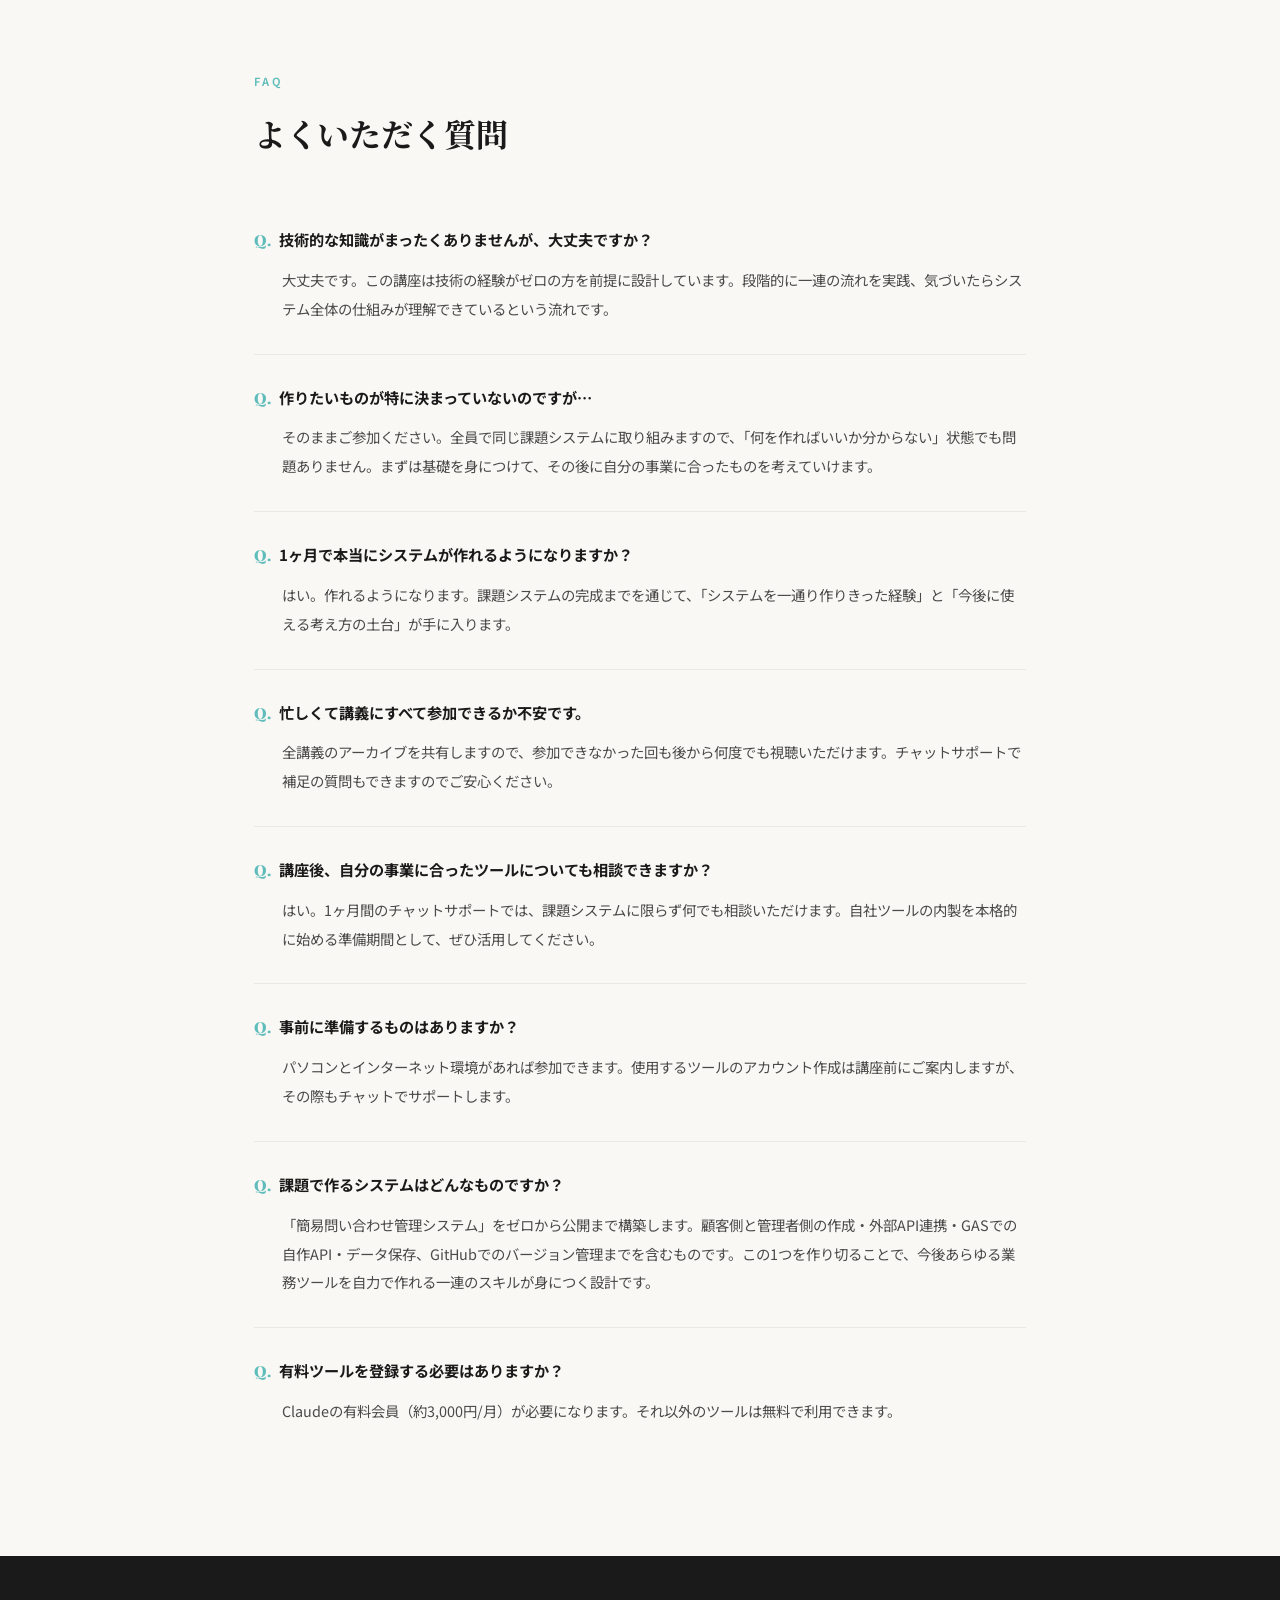
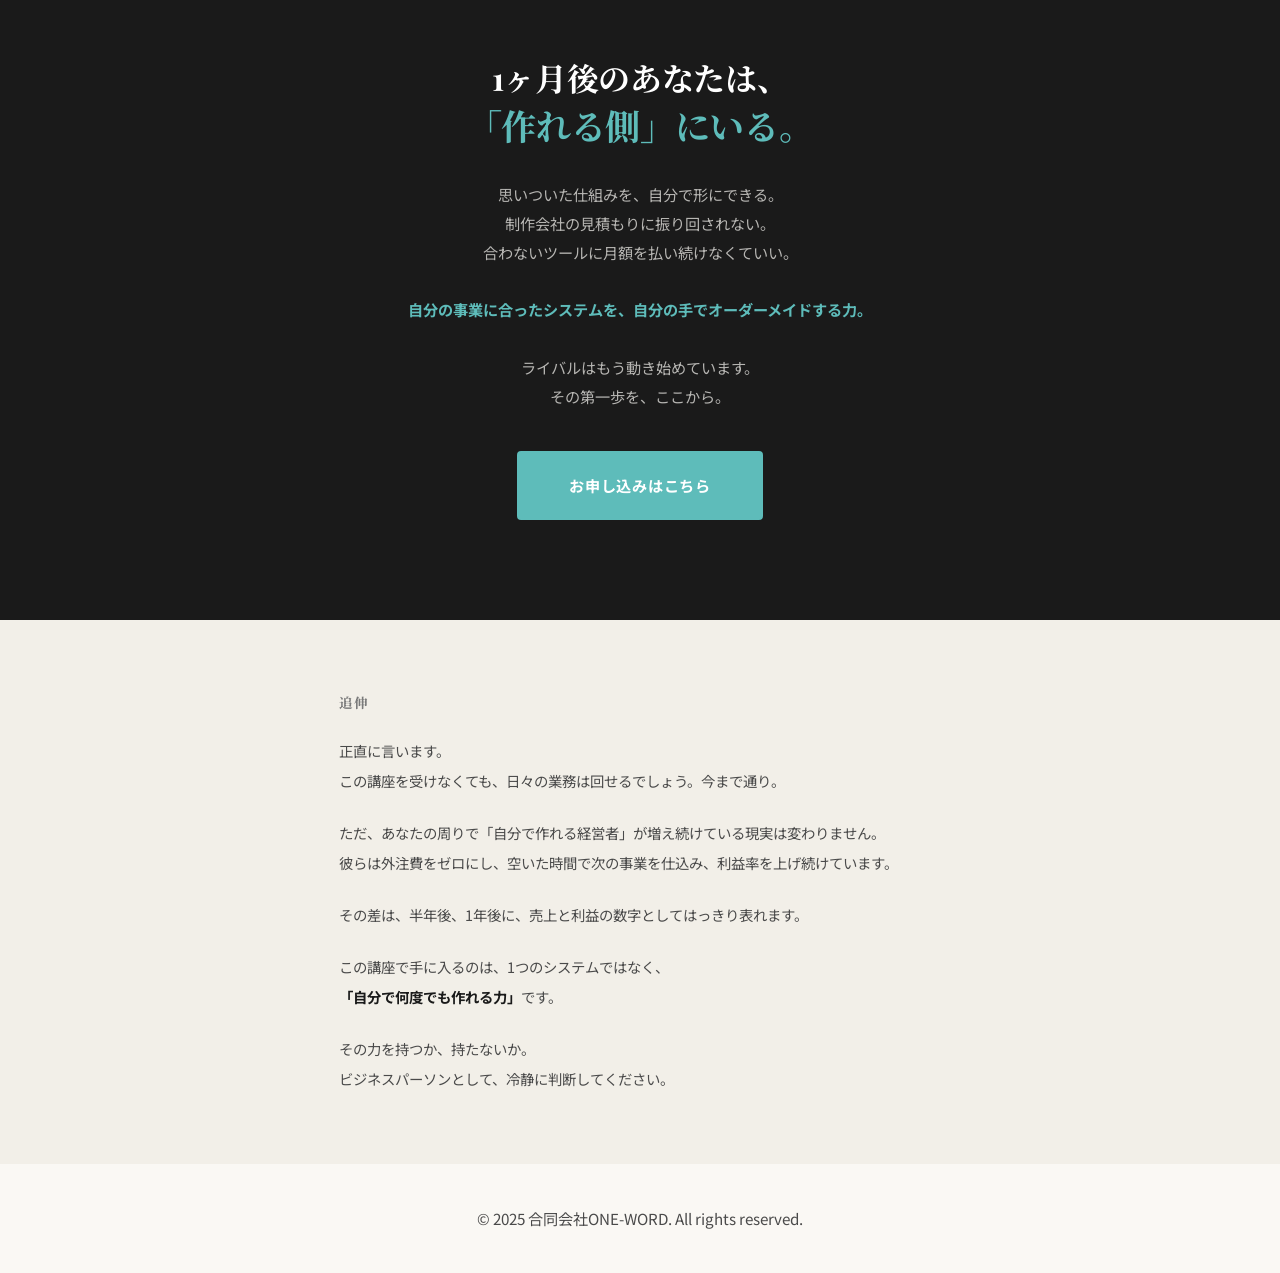
==== commit 62d67afb: "Update pricing badge to 残り1社限定 Co-Authored-By: Claude Opus 4.6 <noreply@anthropic.com>" ====
--- a/bootcamp-lp.html
+++ b/bootcamp-lp.html
@@ -248,7 +248,7 @@
     <span class="label animate">PRICING</span>
     <h2 class="animate">受講料</h2>
     <div class="pricing__original animate">定価¥200,000（税込）</div>
-    <div class="pricing__badge animate">残り2社限定 初回モニター価格</div>
+    <div class="pricing__badge animate">残り1社限定 初回モニター価格</div>
     <div class="pricing__price animate">¥148,000 <span>（税込）</span></div>
     <p class="pricing__note animate">制作会社にシステム開発を依頼すれば、小規模でも300万円。<br>この講座で手に入れるのは、1つのシステムではありません。<br><strong>「自分で何度でも作れる力」そのものです。</strong><br><br>1回の外注費の30分の1で、今後何度でも使えるスキルが手に入ります。</p>
     <a href="https://docs.google.com/forms/d/e/1FAIpQLSeRiAV83-ahXmSRUGzZacNjD_d8bTJrzepeIL0aIa-EX3j33Q/viewform?usp=dialog" target="_blank" class="cta__btn cta__btn--pricing animate">お申し込みはこちら</a>
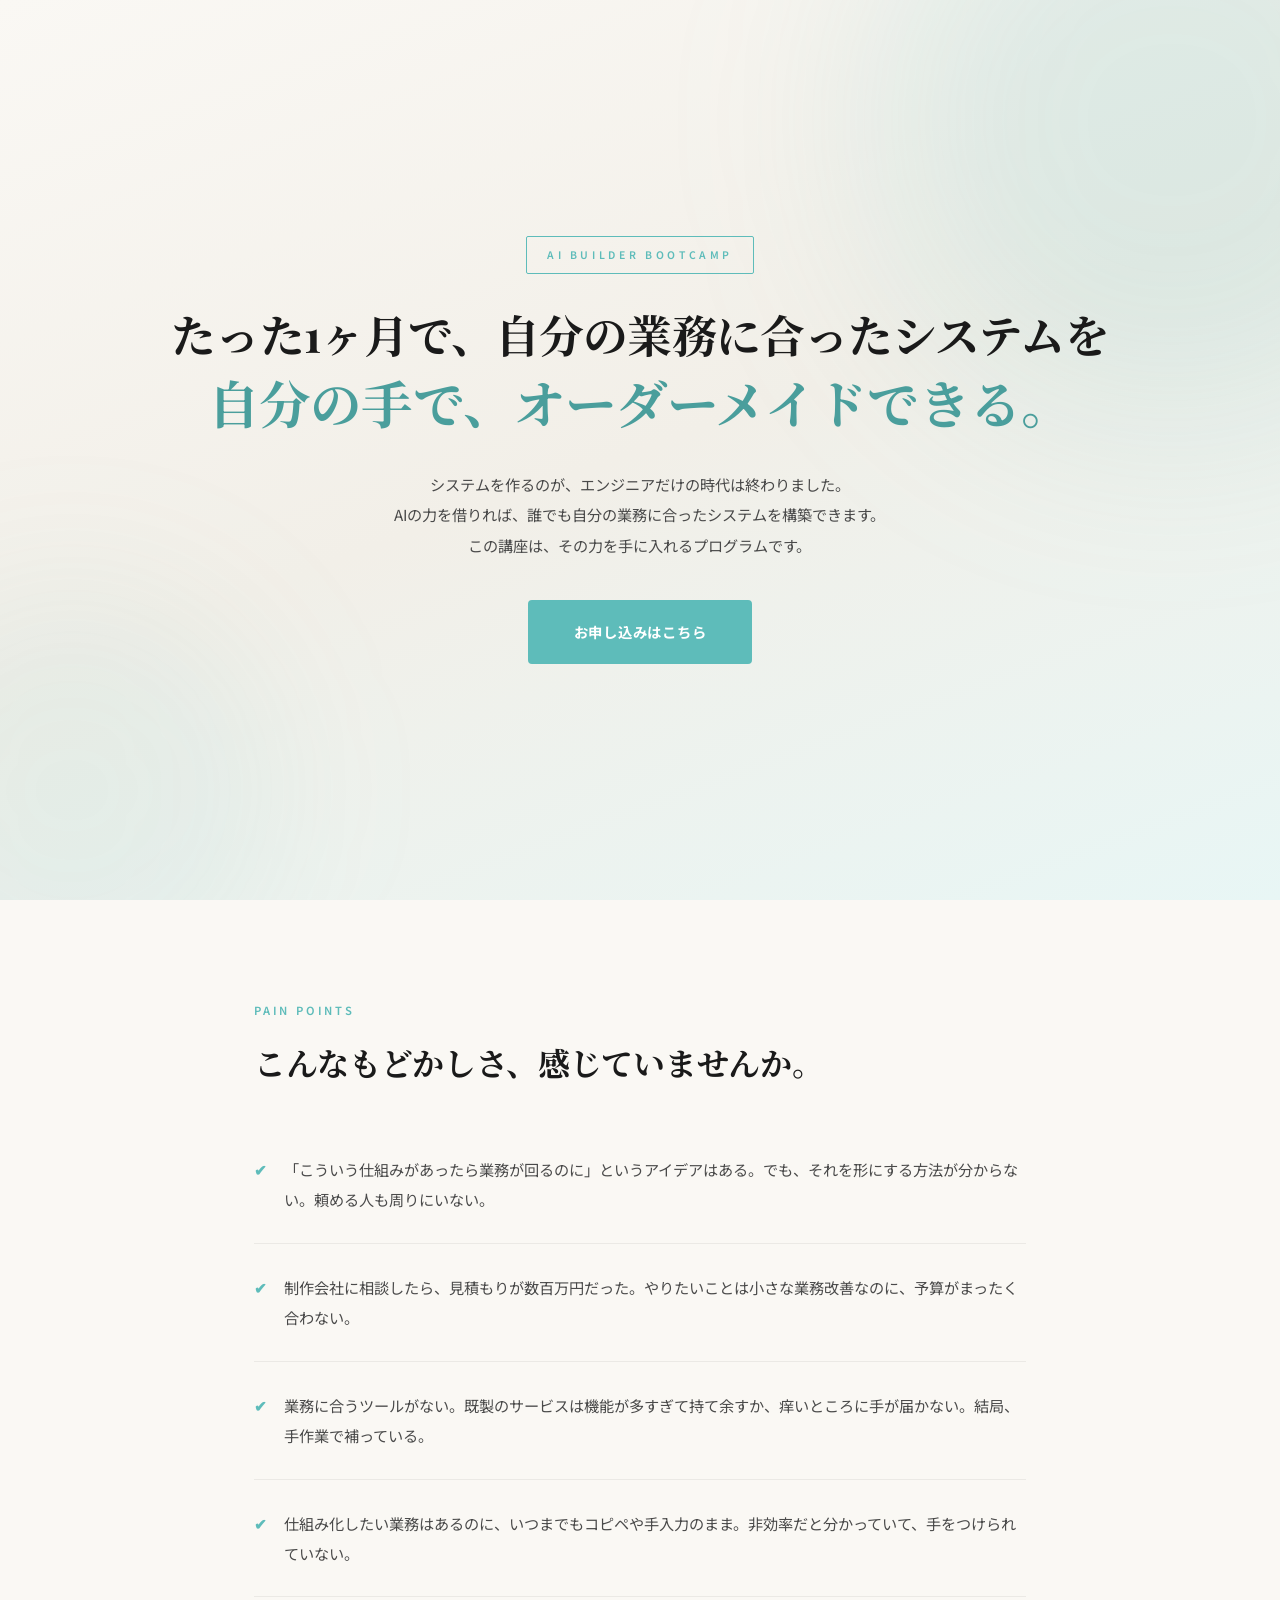
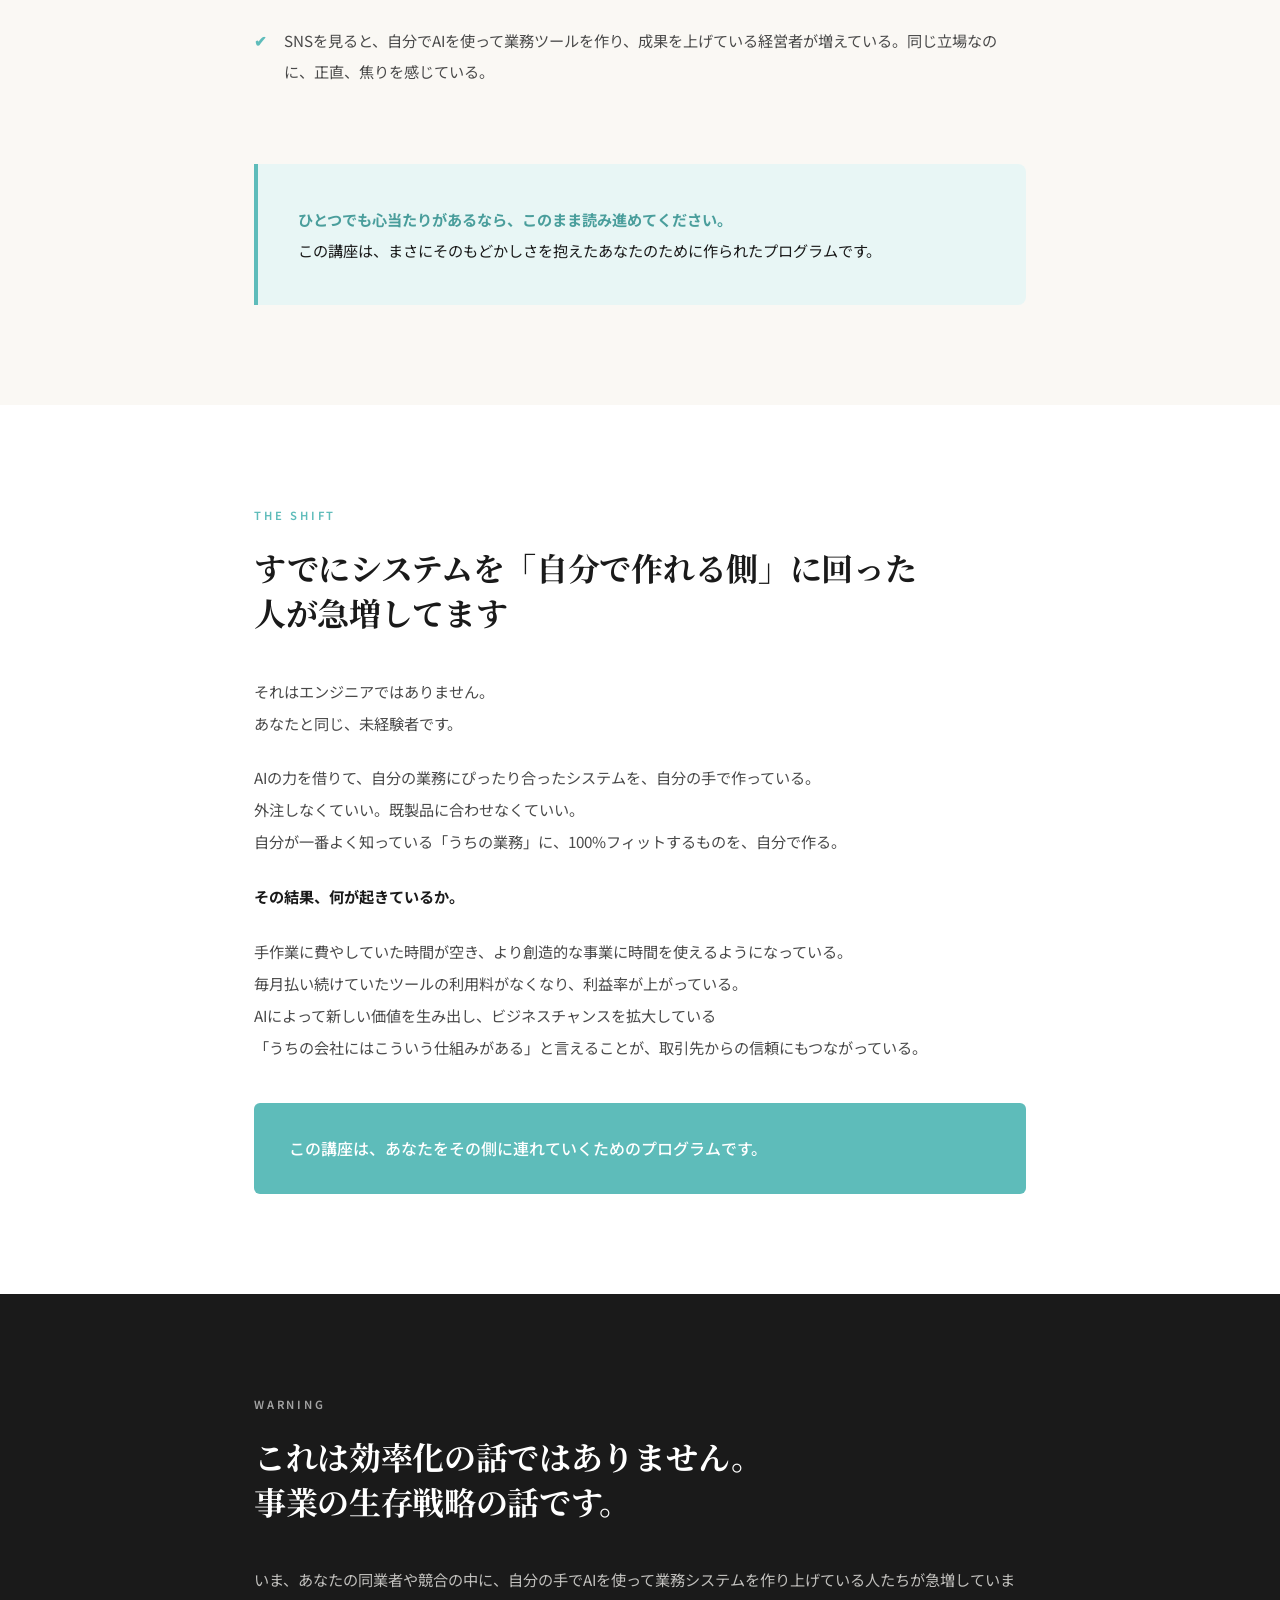
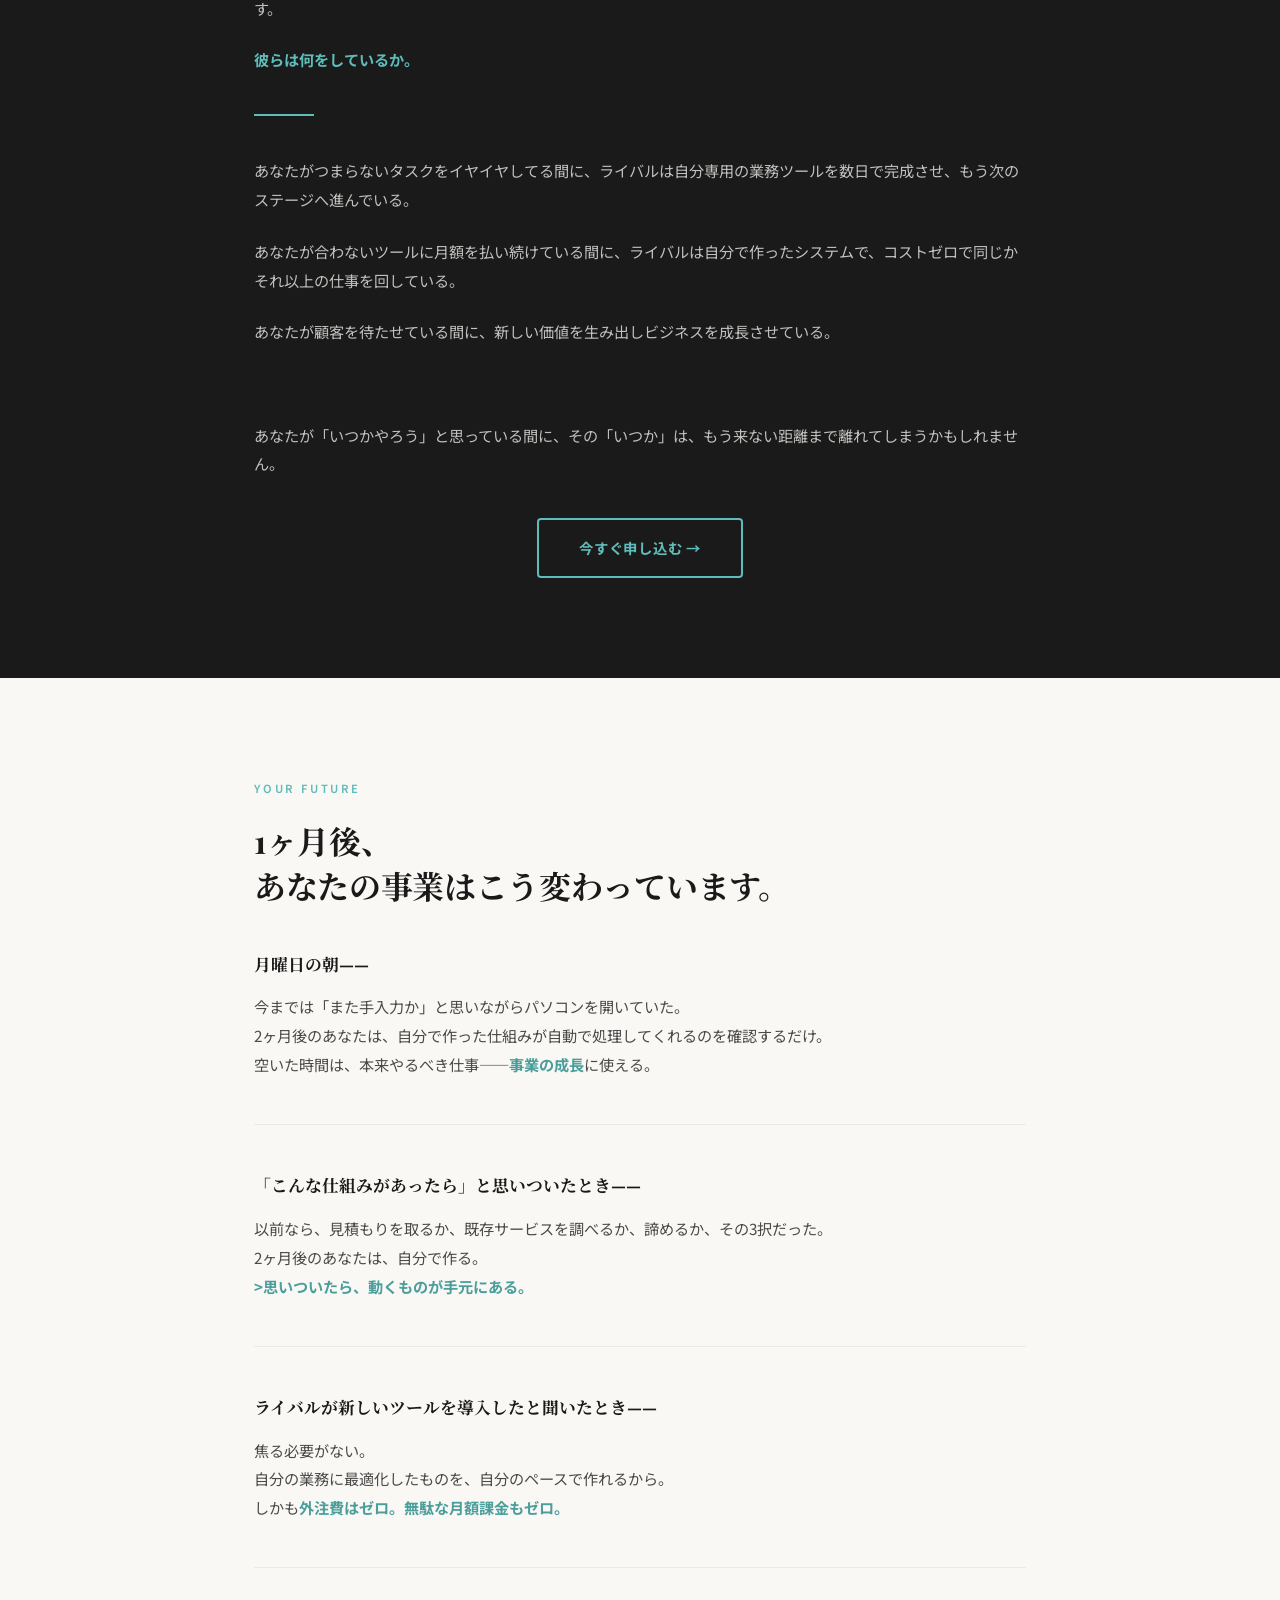
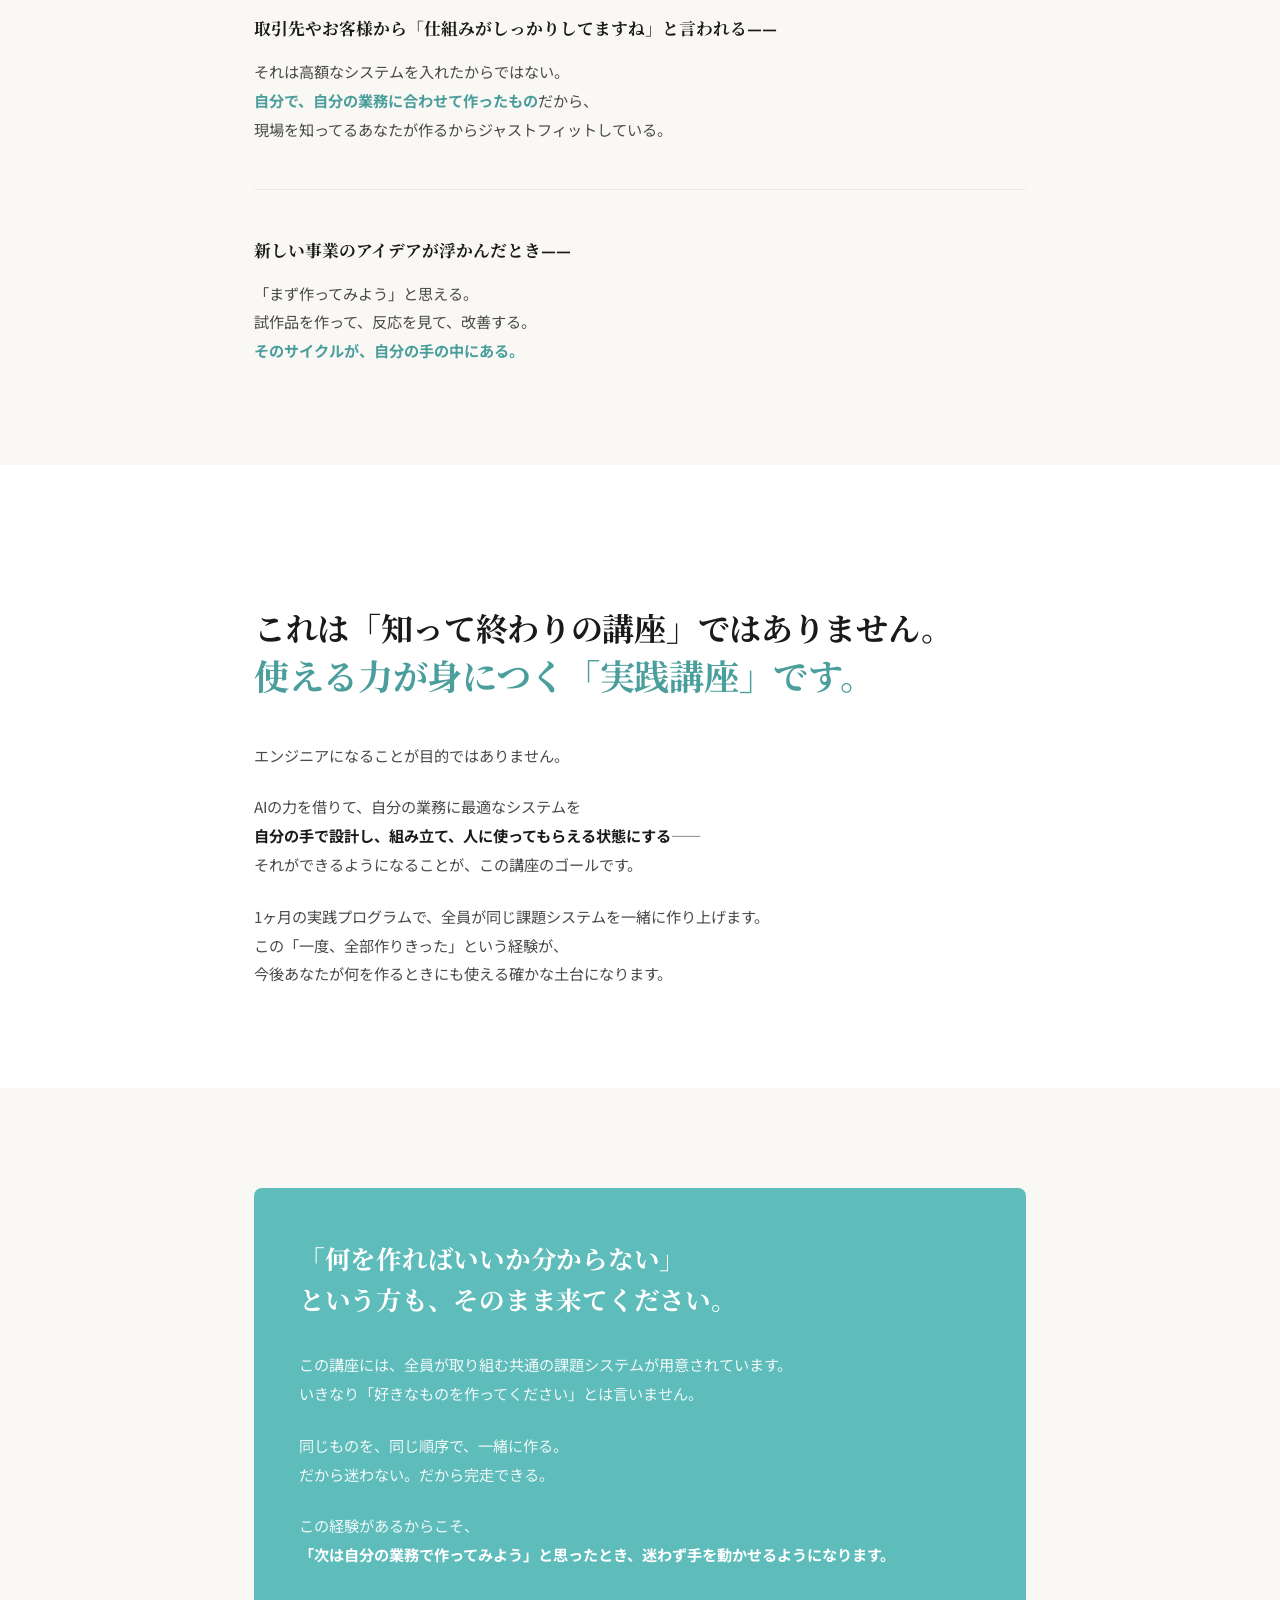
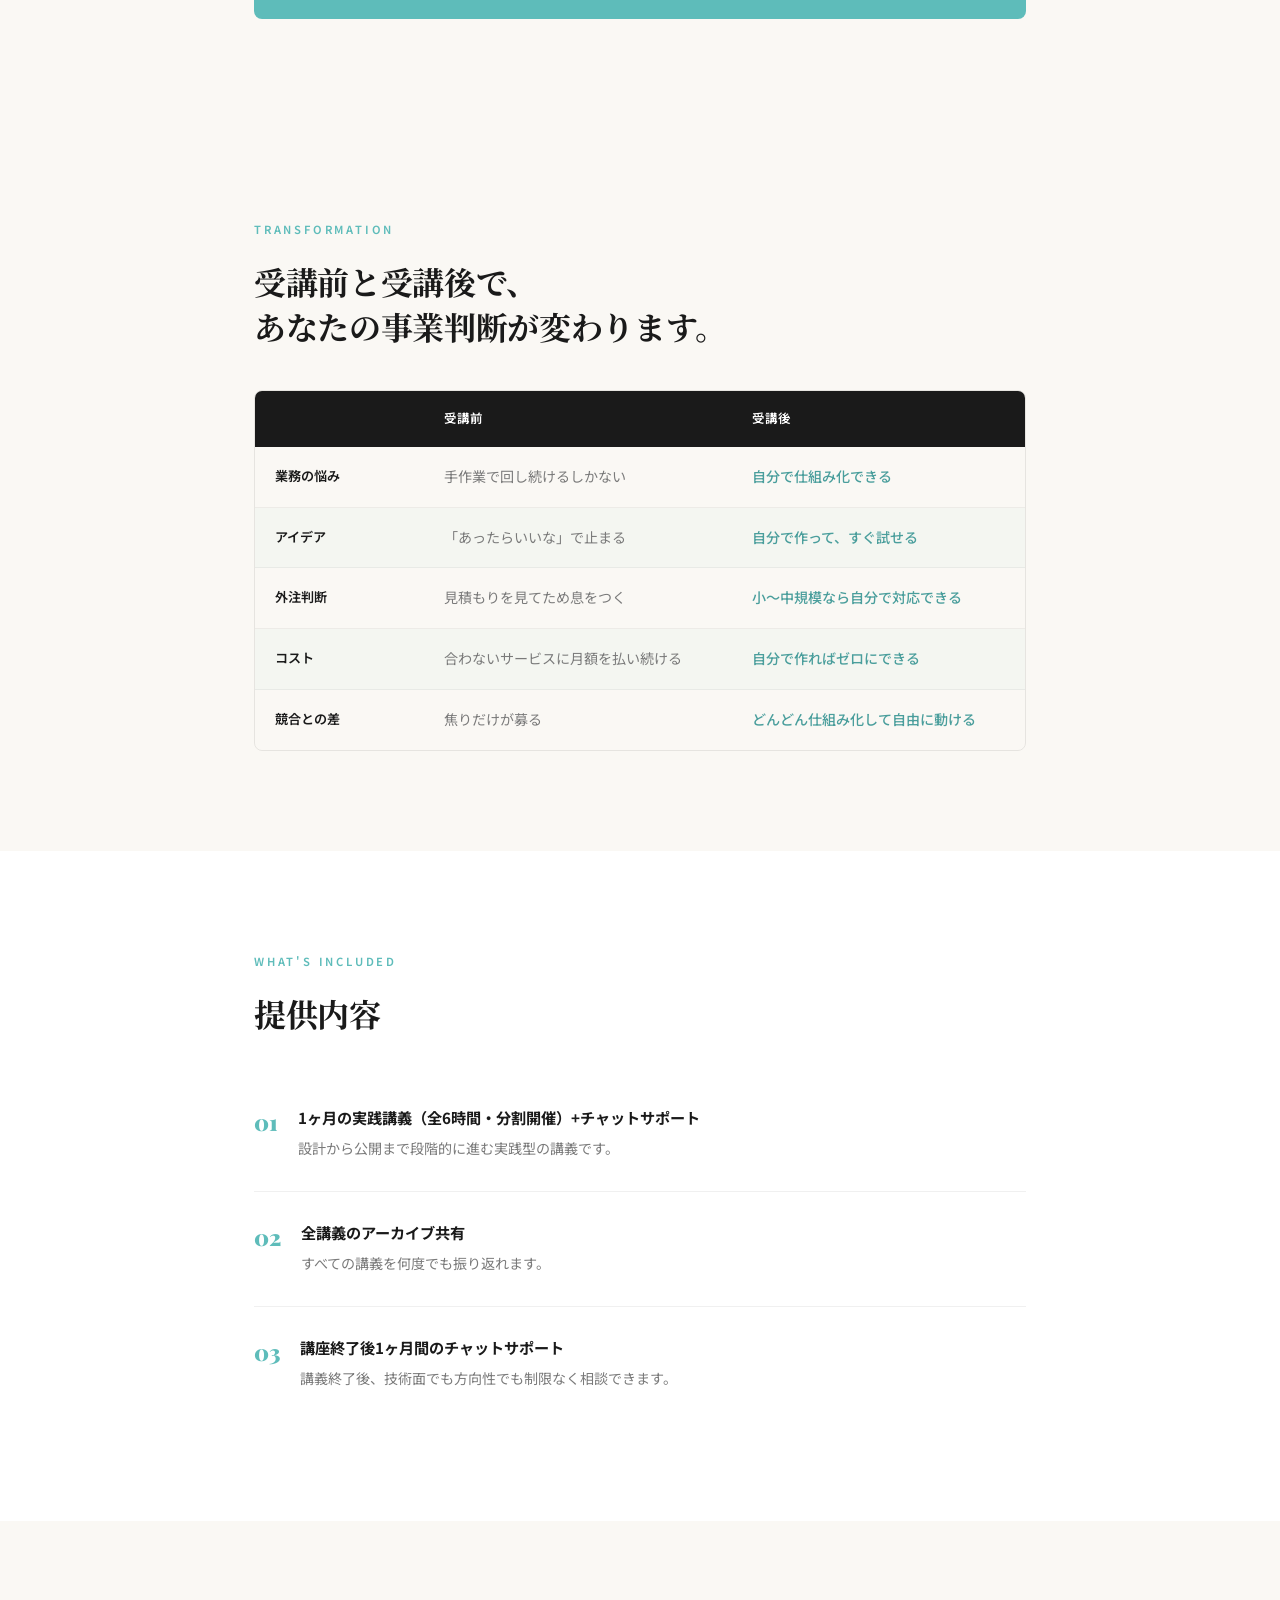
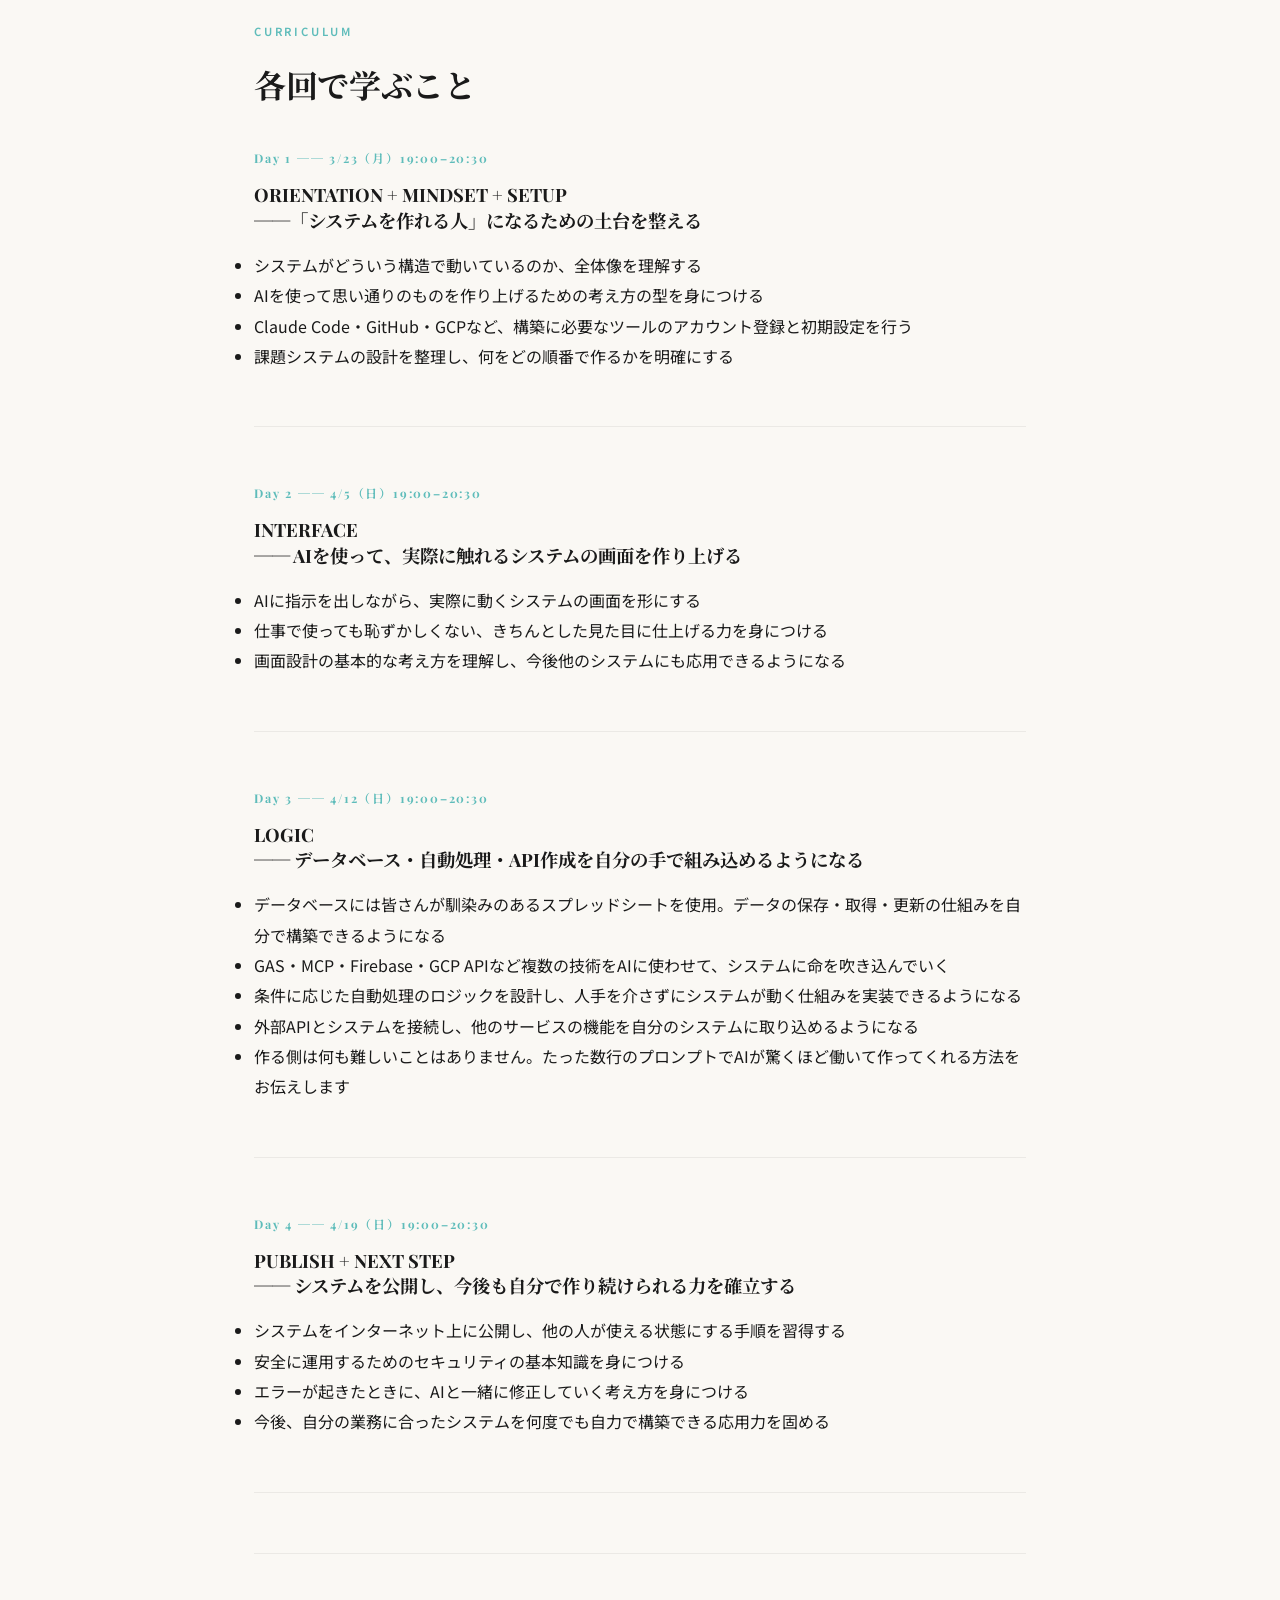
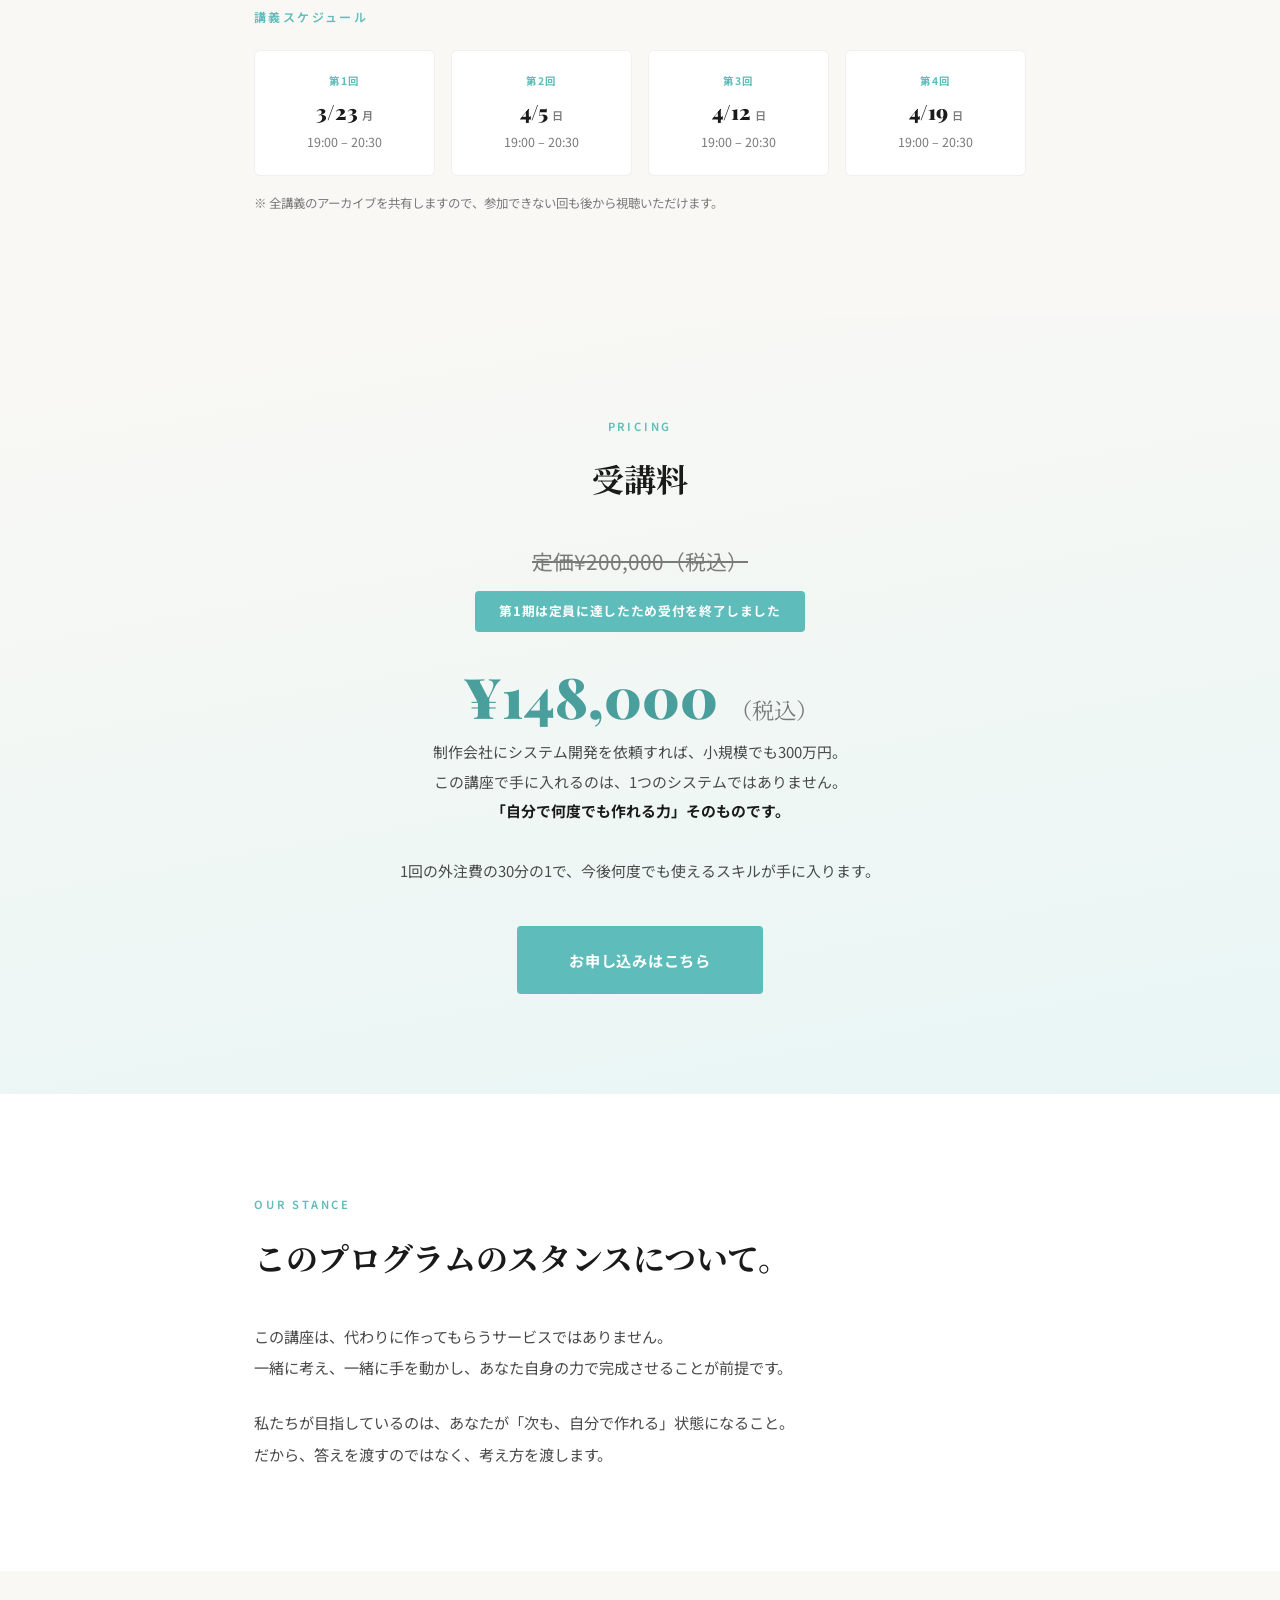
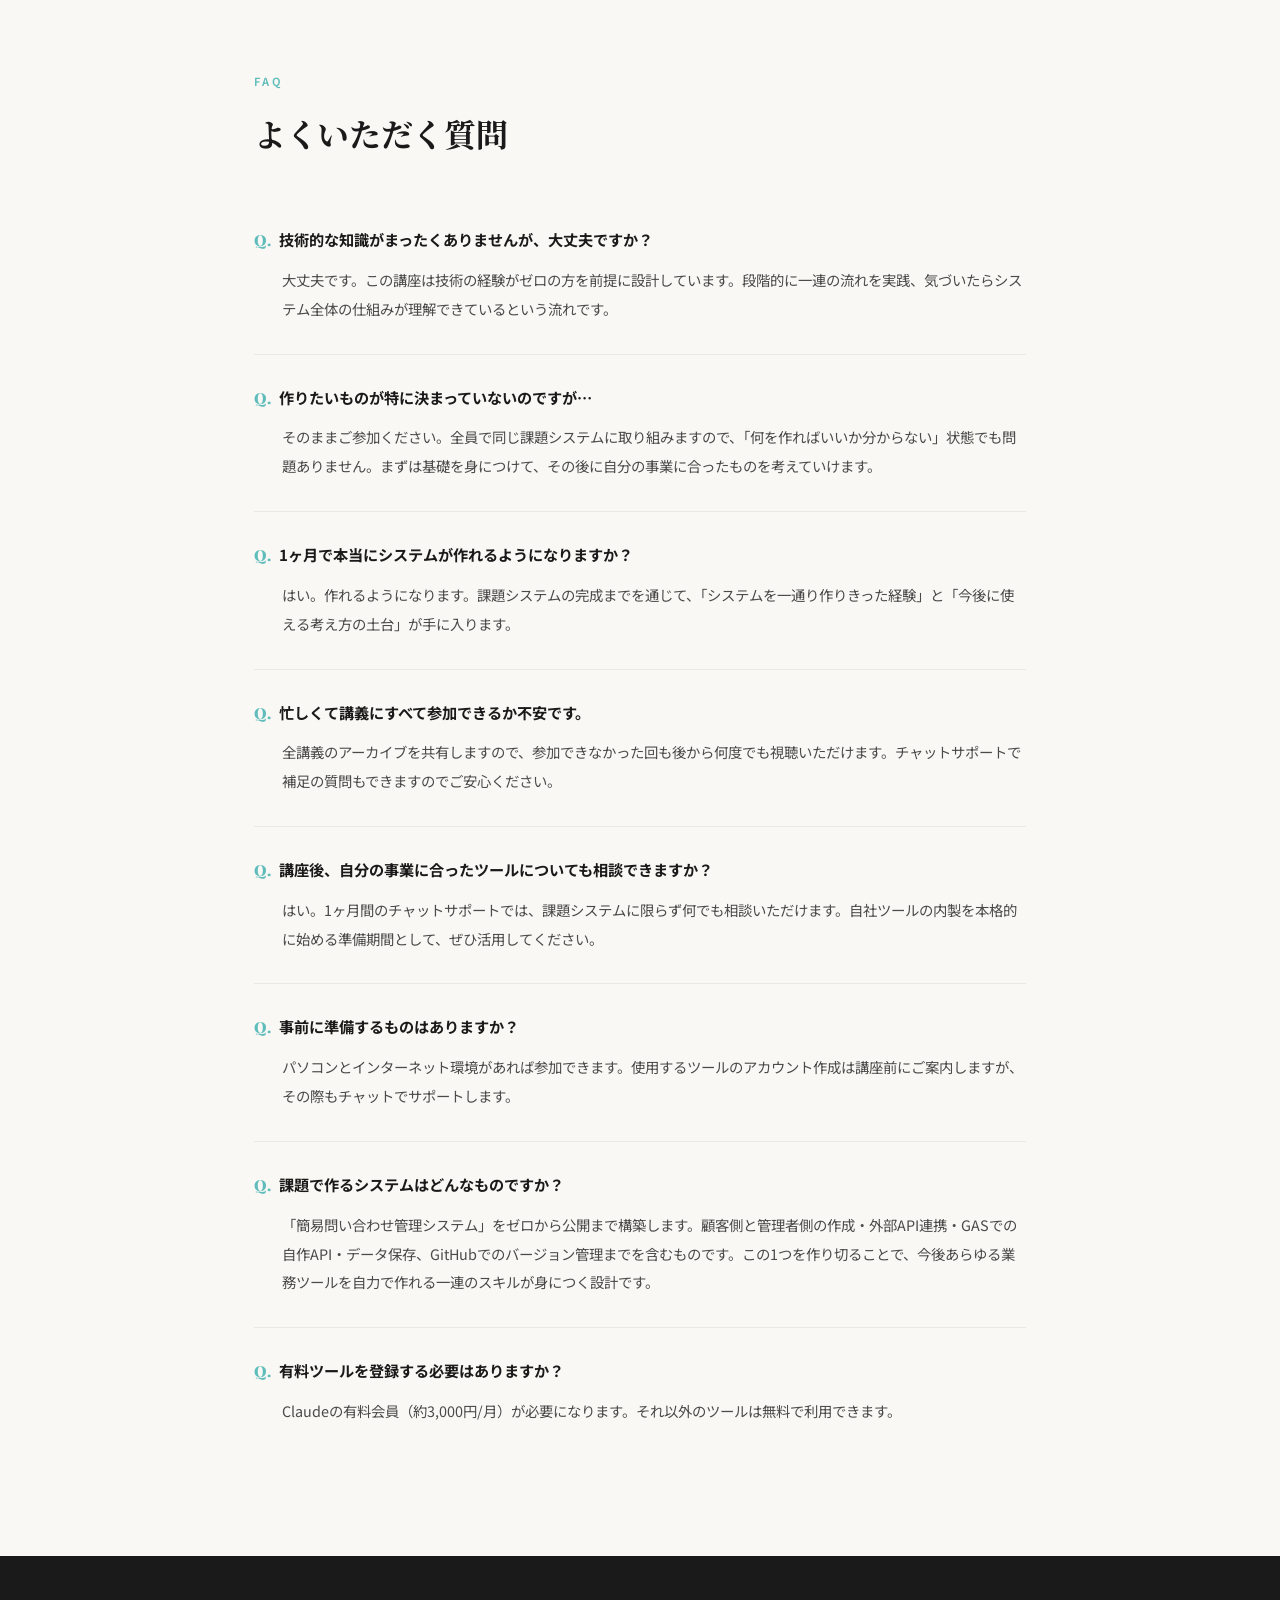
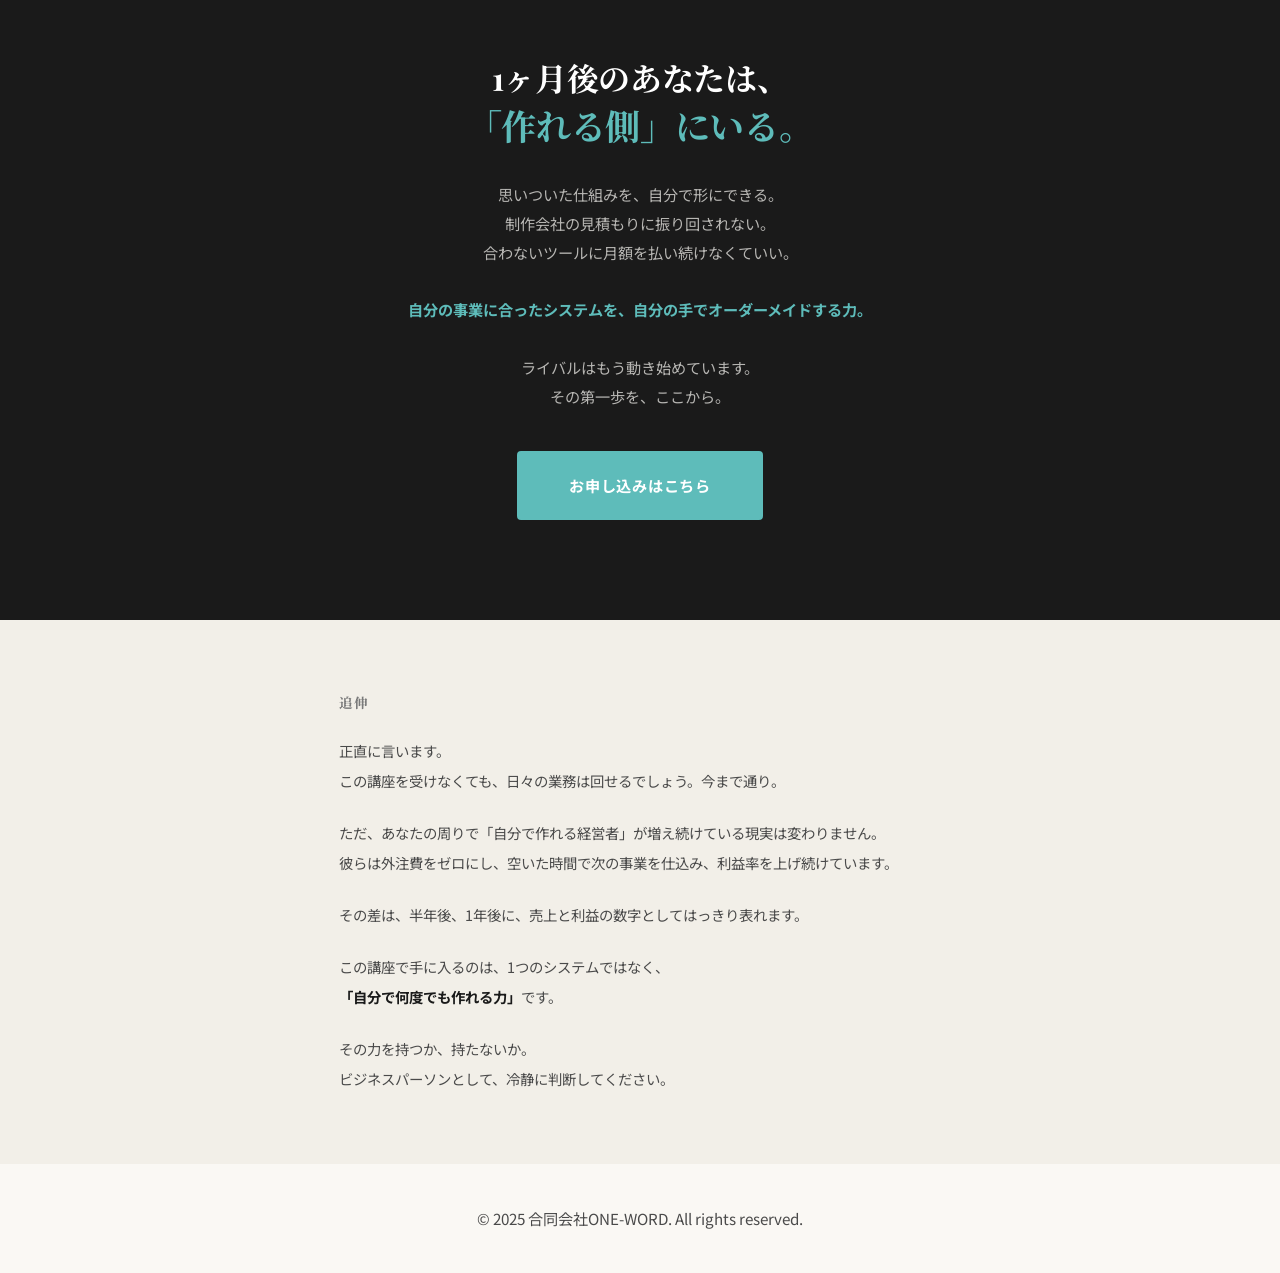
==== commit 547505bc: "第1期受付終了: 申し込みボタンをモーダル案内に変更 - 「残り1社限定 初回モニター価格」→「第1期は定員に達したため受付を終了しました」に変更 - 全申し込みボタンをGoogle Form遷移から" ====
--- a/bootcamp-lp.html
+++ b/bootcamp-lp.html
@@ -17,7 +17,7 @@
     <span class="hero__label">AI BUILDER BOOTCAMP</span>
     <h1>たった1ヶ月で、自分の業務に合ったシステムを<br><strong>自分の手で、オーダーメイドできる。</strong></h1>
     <p class="hero__sub">システムを作るのが、エンジニアだけの時代は終わりました。<br>AIの力を借りれば、誰でも自分の業務に合ったシステムを構築できます。<br>この講座は、その力を手に入れるプログラムです。</p>
-    <a href="https://docs.google.com/forms/d/e/1FAIpQLSeRiAV83-ahXmSRUGzZacNjD_d8bTJrzepeIL0aIa-EX3j33Q/viewform?usp=dialog" target="_blank" class="hero__btn" style="animation: fadeUp 1s ease 0.8s both;">お申し込みはこちら</a>
+    <a href="#" onclick="document.getElementById('closedModal').style.display='flex';return false;" class="hero__btn" style="animation: fadeUp 1s ease 0.8s both;">お申し込みはこちら</a>
   </div>
 </section>
 
@@ -248,10 +248,10 @@
     <span class="label animate">PRICING</span>
     <h2 class="animate">受講料</h2>
     <div class="pricing__original animate">定価¥200,000（税込）</div>
-    <div class="pricing__badge animate">残り1社限定 初回モニター価格</div>
+    <div class="pricing__badge animate">第1期は定員に達したため受付を終了しました</div>
     <div class="pricing__price animate">¥148,000 <span>（税込）</span></div>
     <p class="pricing__note animate">制作会社にシステム開発を依頼すれば、小規模でも300万円。<br>この講座で手に入れるのは、1つのシステムではありません。<br><strong>「自分で何度でも作れる力」そのものです。</strong><br><br>1回の外注費の30分の1で、今後何度でも使えるスキルが手に入ります。</p>
-    <a href="https://docs.google.com/forms/d/e/1FAIpQLSeRiAV83-ahXmSRUGzZacNjD_d8bTJrzepeIL0aIa-EX3j33Q/viewform?usp=dialog" target="_blank" class="cta__btn cta__btn--pricing animate">お申し込みはこちら</a>
+    <a href="#" onclick="document.getElementById('closedModal').style.display='flex';return false;" class="cta__btn cta__btn--pricing animate">お申し込みはこちら</a>
   </div>
 </section>
 
@@ -286,7 +286,7 @@
   <div class="container">
     <h2 class="animate">1ヶ月後のあなたは、<br><strong>「作れる側」にいる。</strong></h2>
     <p class="animate">思いついた仕組みを、自分で形にできる。<br>制作会社の見積もりに振り回されない。<br>合わないツールに月額を払い続けなくていい。<br><br><strong style="color: var(--brand);">自分の事業に合ったシステムを、自分の手でオーダーメイドする力。</strong><br><br>ライバルはもう動き始めています。<br>その第一歩を、ここから。</p>
-    <a href="https://docs.google.com/forms/d/e/1FAIpQLSeRiAV83-ahXmSRUGzZacNjD_d8bTJrzepeIL0aIa-EX3j33Q/viewform?usp=dialog" target="_blank" class="cta__btn animate">お申し込みはこちら</a>
+    <a href="#" onclick="document.getElementById('closedModal').style.display='flex';return false;" class="cta__btn animate">お申し込みはこちら</a>
   </div>
 </section>
 
@@ -301,6 +301,17 @@
     <p class="animate">その力を持つか、持たないか。<br>ビジネスパーソンとして、冷静に判断してください。</p>
   </div>
 </section>
+
+<!-- CLOSED MODAL -->
+<div id="closedModal" style="display:none;position:fixed;inset:0;z-index:9999;background:rgba(0,0,0,.6);align-items:center;justify-content:center;" onclick="if(event.target===this)this.style.display='none'">
+  <div style="background:#fff;border-radius:16px;max-width:480px;width:90%;padding:40px 32px;text-align:center;position:relative;">
+    <button onclick="document.getElementById('closedModal').style.display='none'" style="position:absolute;top:12px;right:16px;background:none;border:none;font-size:24px;cursor:pointer;color:#999;">&times;</button>
+    <p style="font-size:18px;font-weight:700;color:#1a1a2e;margin:0 0 16px;">第1期の定員に達したため、<br>受付を終了しました</p>
+    <p style="font-size:15px;color:#555;margin:0 0 20px;">第2期の募集をお待ちください</p>
+    <p style="font-size:14px;color:#555;margin:0 0 16px;line-height:1.8;">第2期の申し込みのご案内はこちらの<br>LINEからさせていただきますので、<br>気になる方は追加よろしくお願いします。</p>
+    <a href="https://lin.ee/4rWWcdP" target="_blank" style="display:inline-block;background:#06C755;color:#fff;font-weight:700;font-size:15px;padding:12px 32px;border-radius:8px;text-decoration:none;">LINEで友だち追加する</a>
+  </div>
+</div>
 
 <footer class="footer"><p>&copy; 2025 合同会社ONE-WORD. All rights reserved.</p></footer>
 
